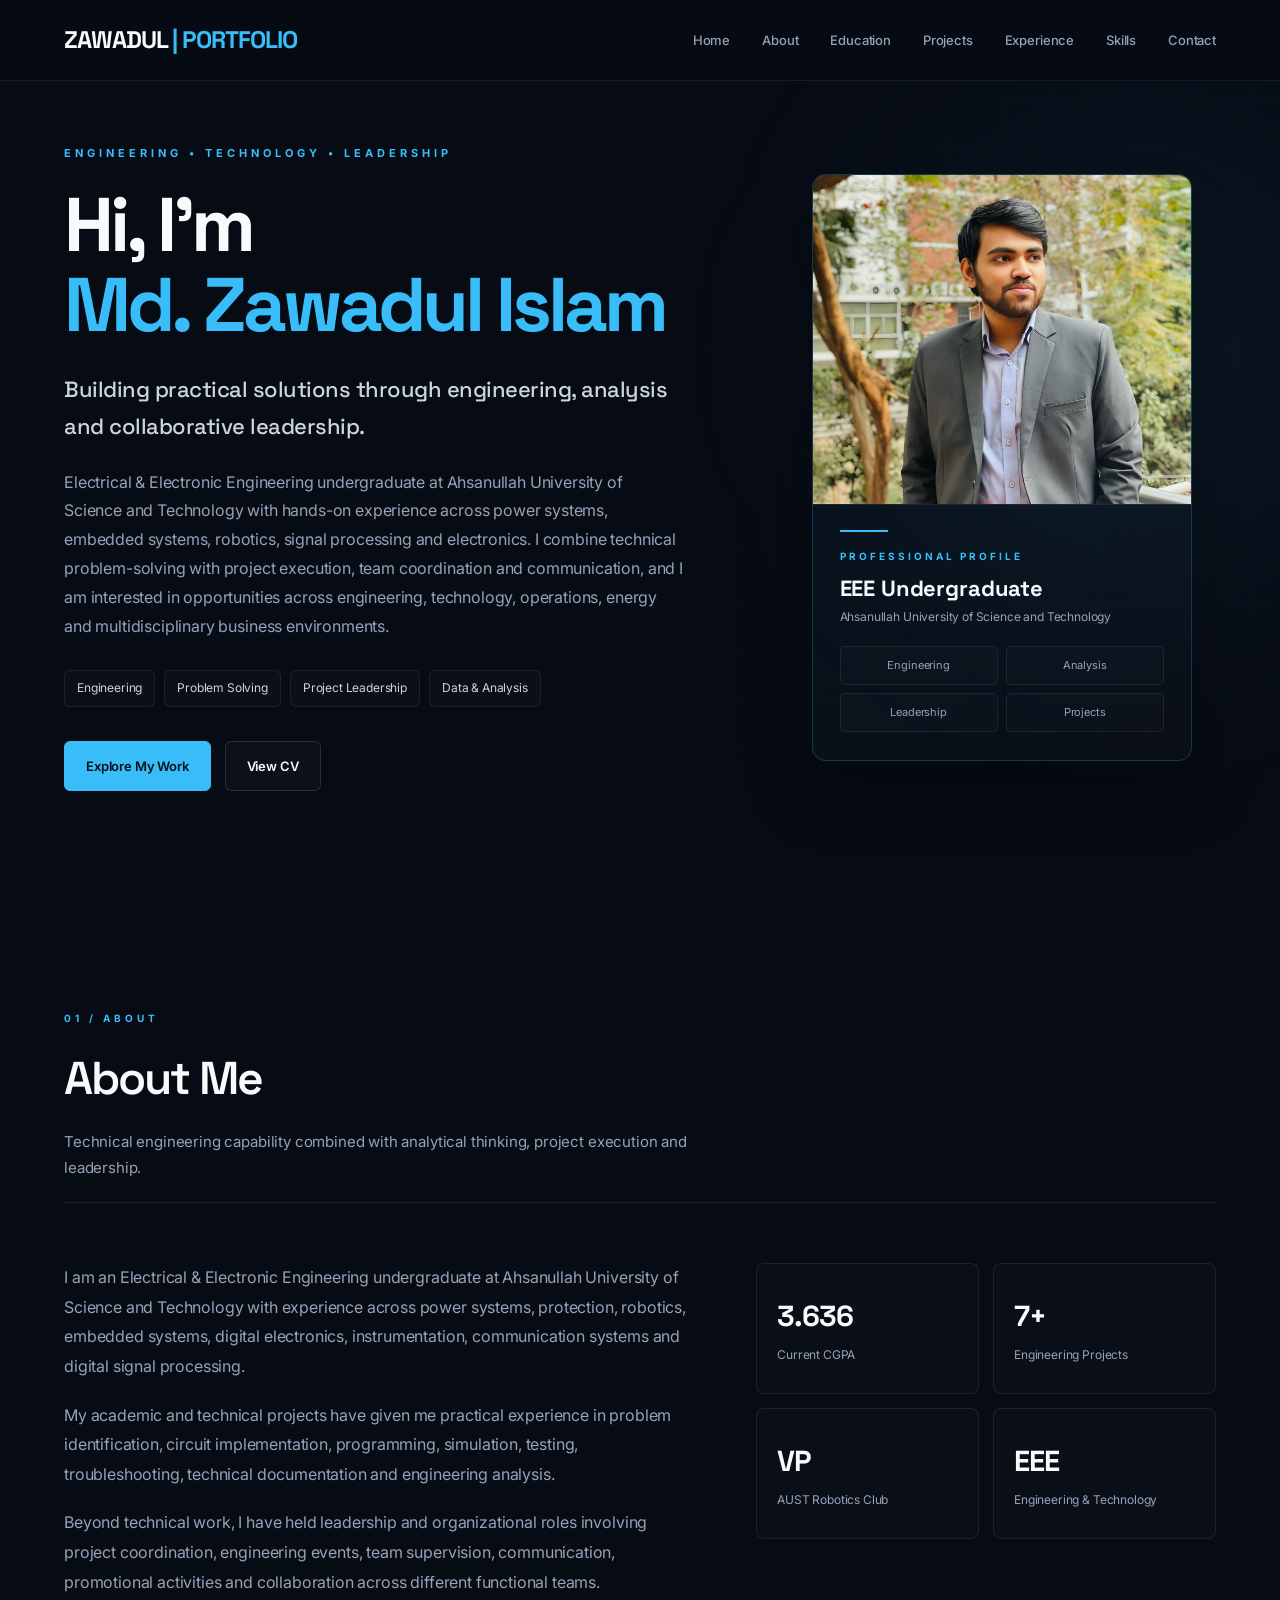
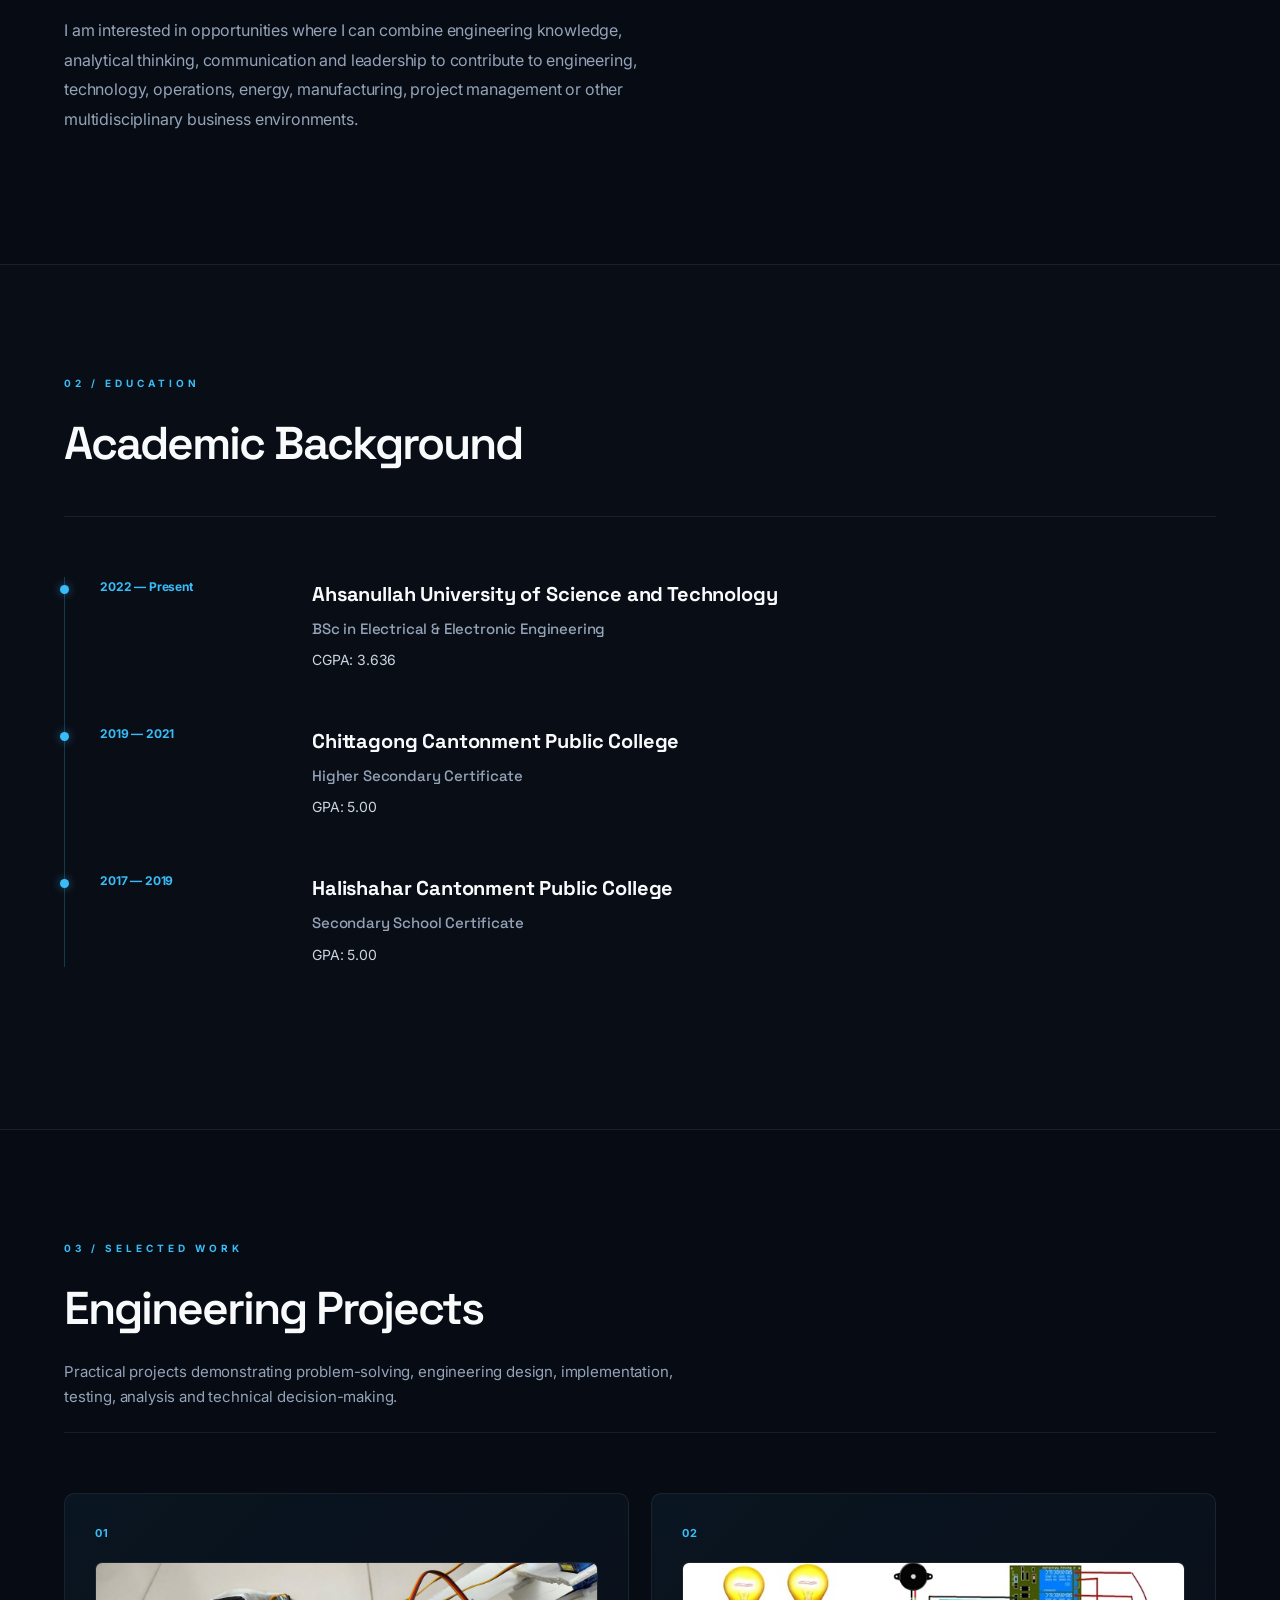
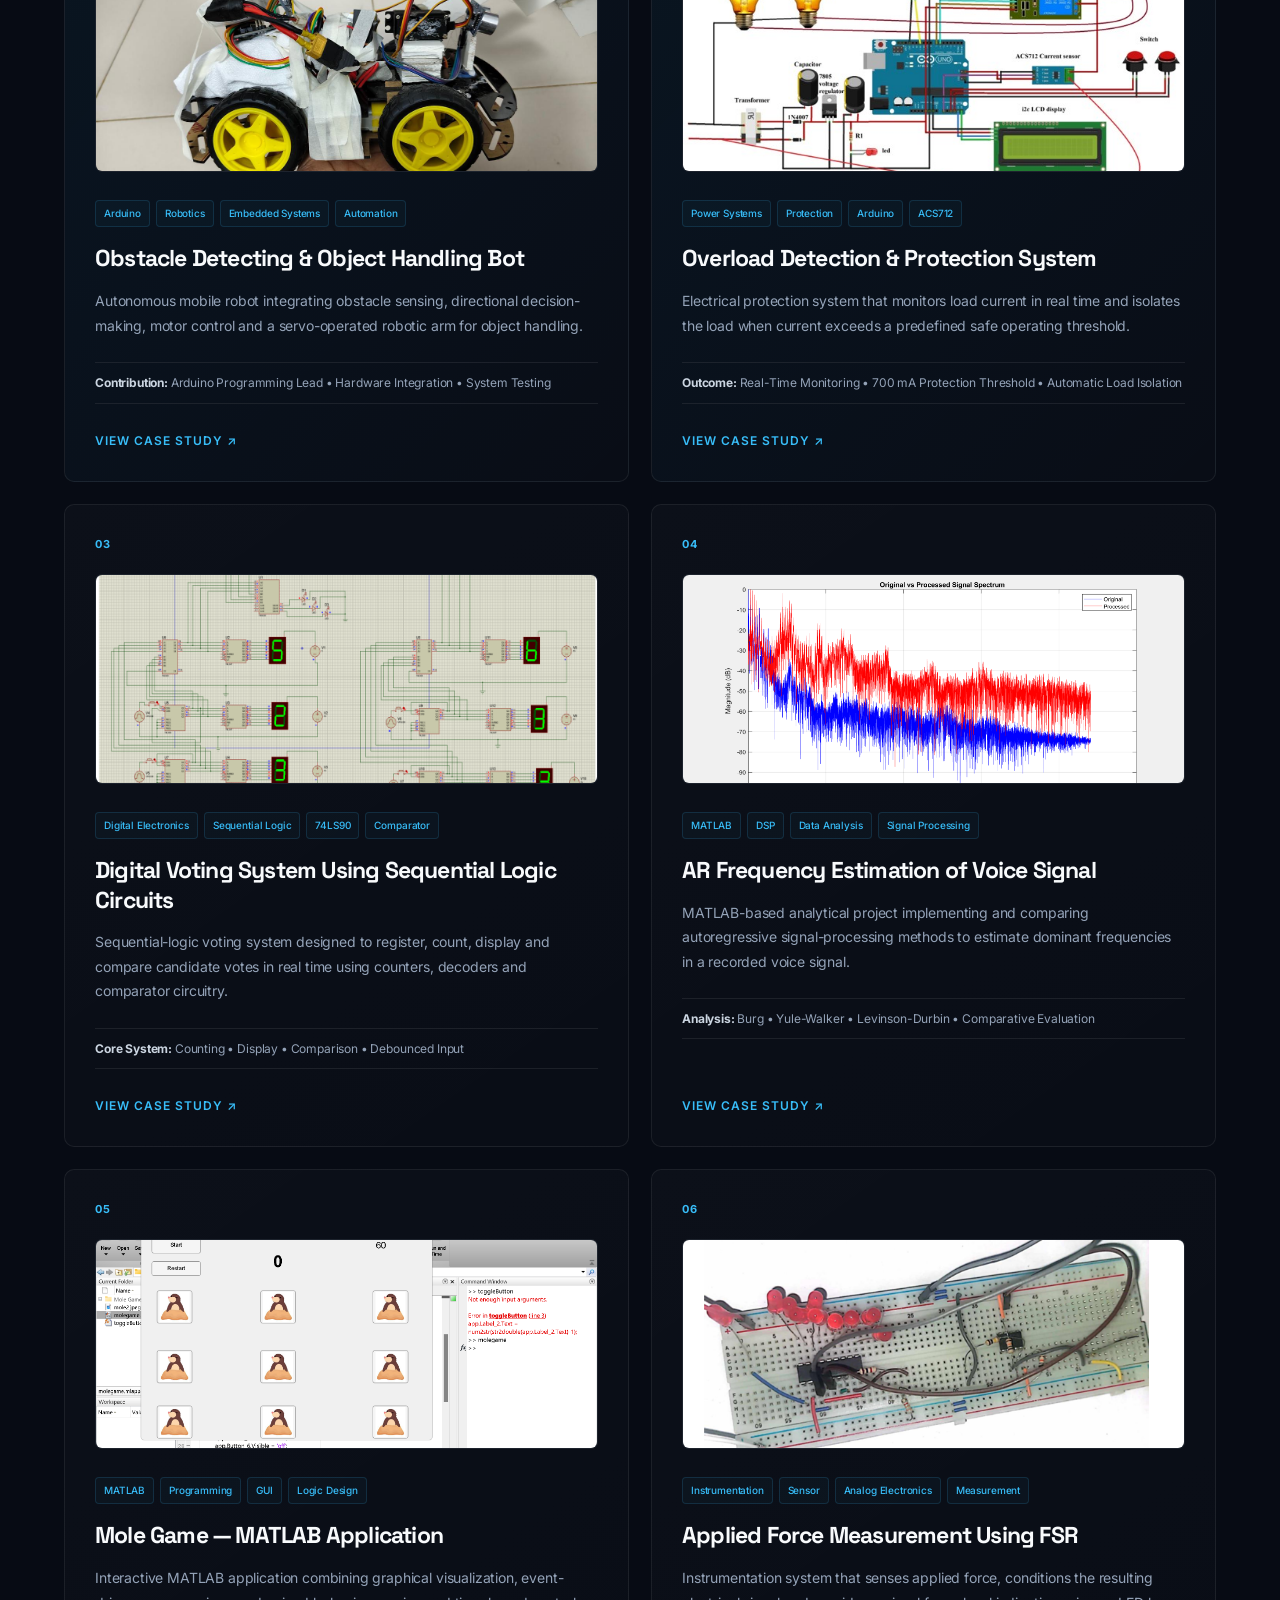
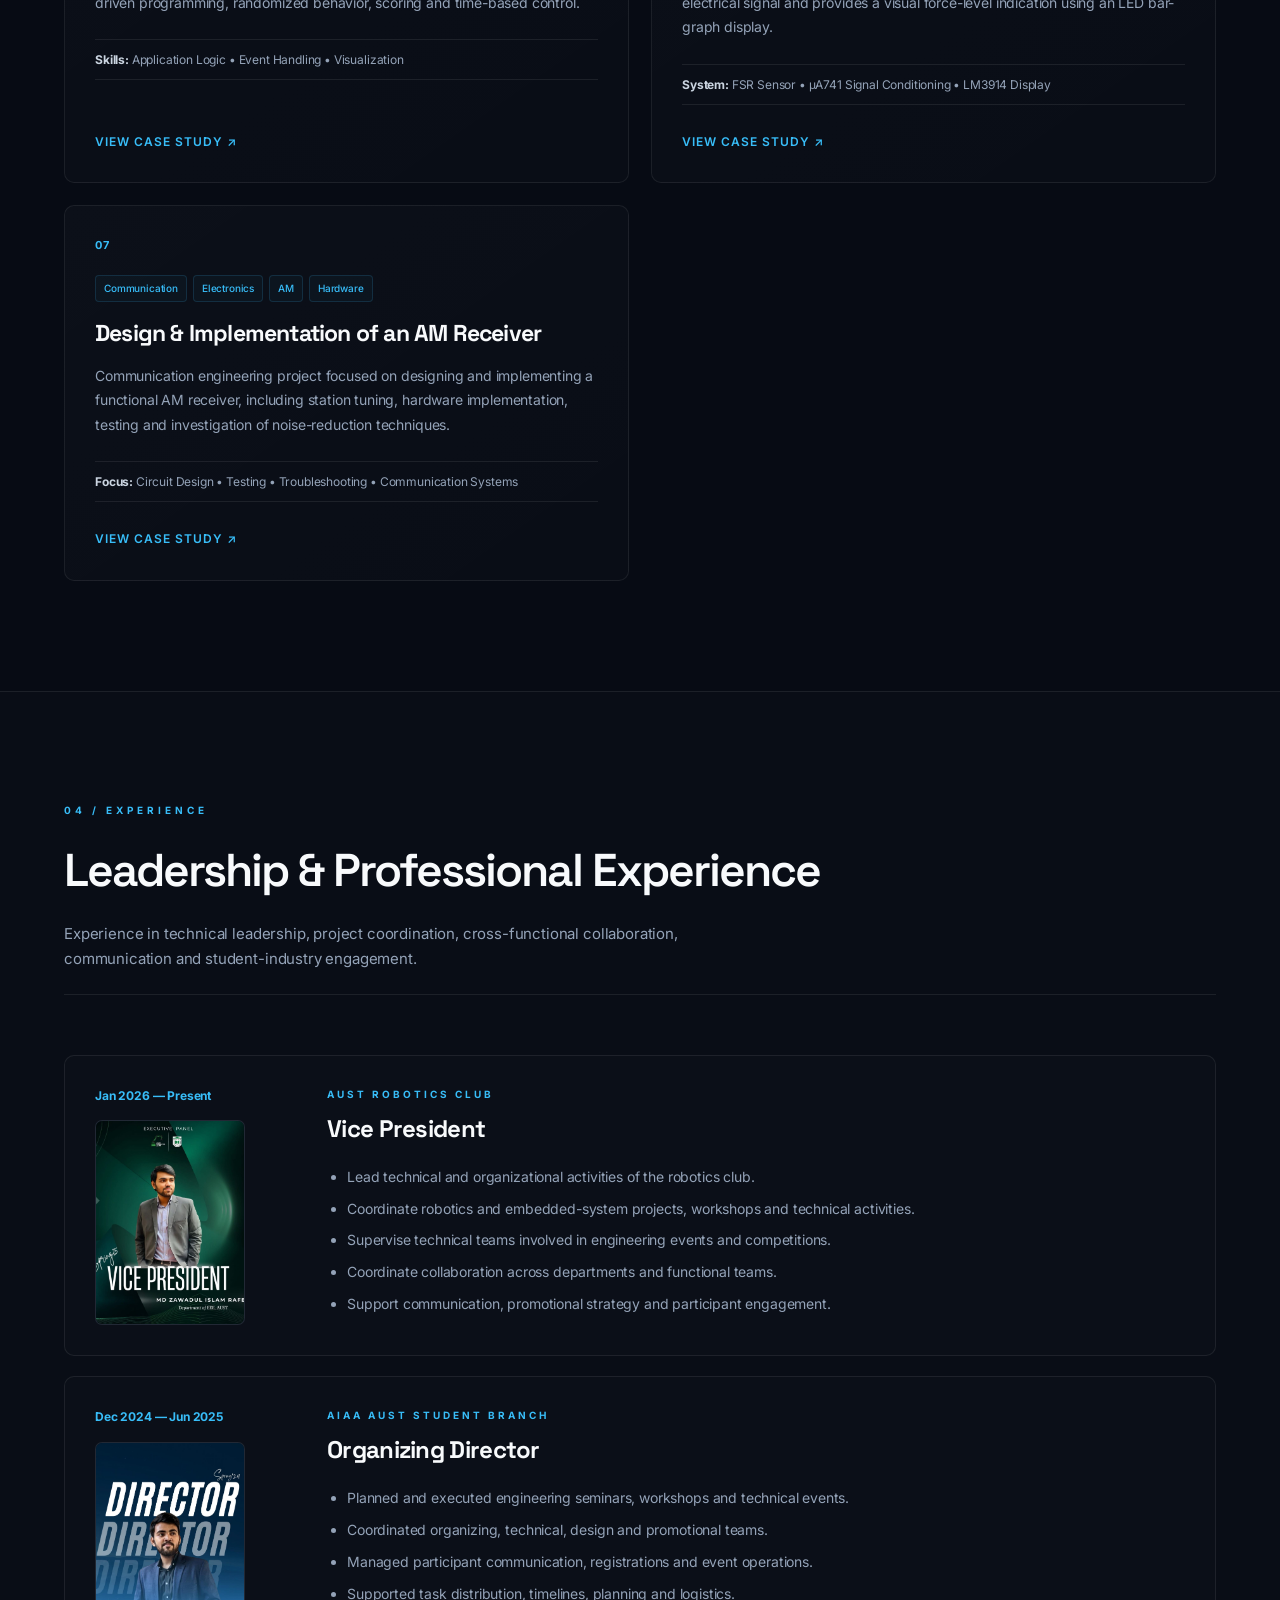
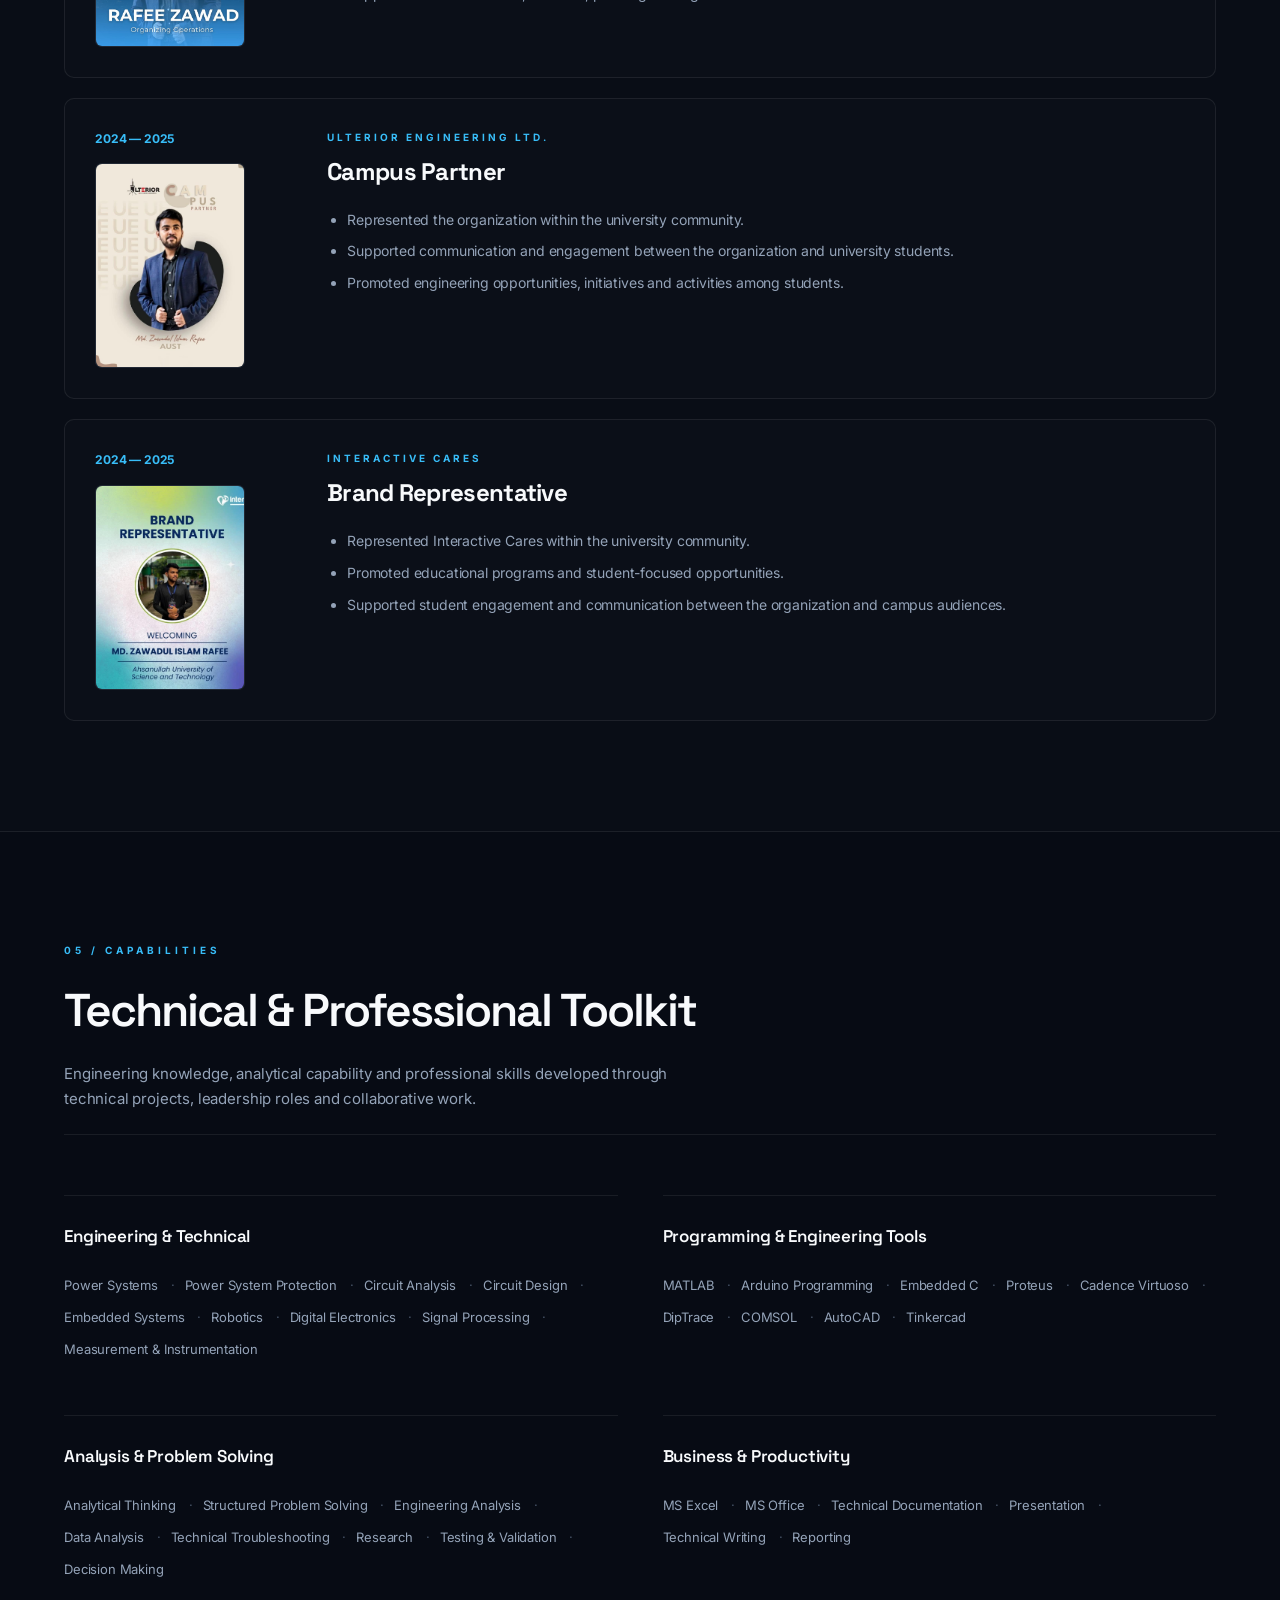
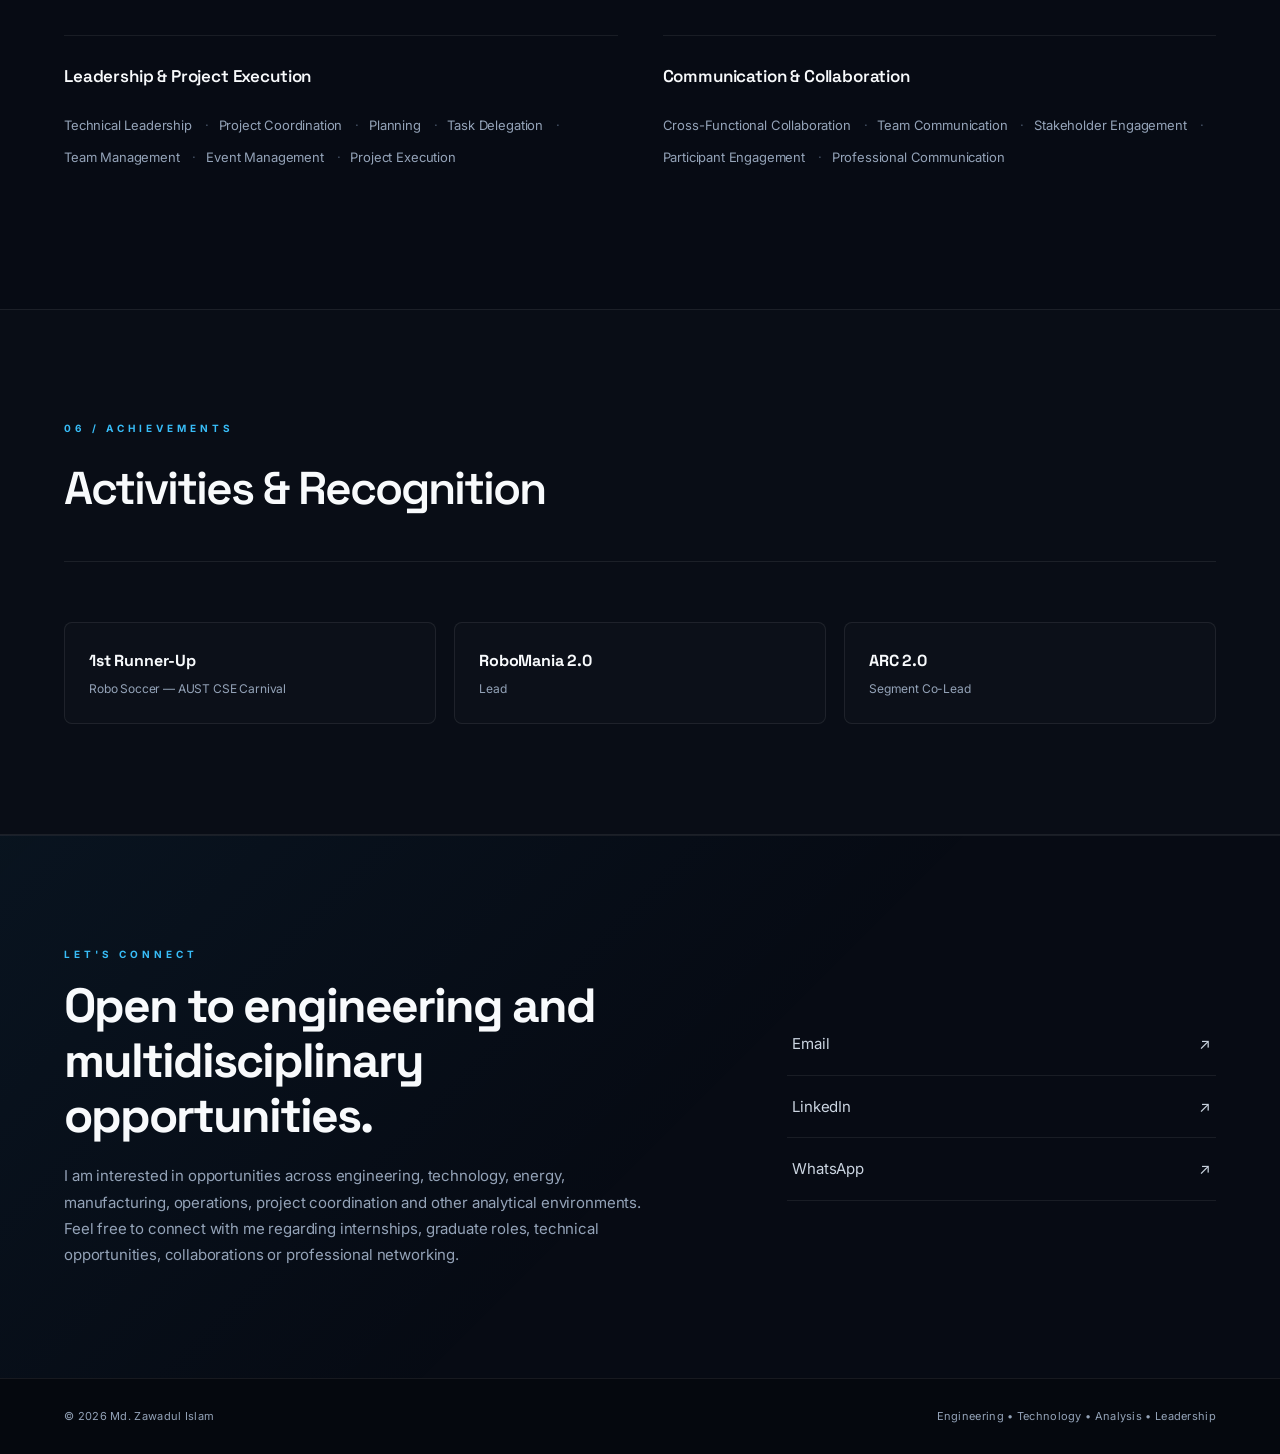
==== index.html @ 1589b057 "update" ====
<!DOCTYPE html>
<html lang="en">

<head>

  <meta charset="UTF-8">

  <meta
    name="viewport"
    content="width=device-width, initial-scale=1.0"
  >

  <title>
    Md. Zawadul Islam | Engineering Portfolio
  </title>

  <meta
    name="description"
    content="Portfolio of Md. Zawadul Islam, an Electrical and Electronic Engineering undergraduate with experience in engineering projects, robotics, power systems, embedded systems, signal processing, technical leadership and project coordination."
  >

  <link rel="stylesheet" href="style.css">

</head>


<body>


  <!-- =========================================
       NAVIGATION
  ========================================== -->

  <header class="header">

    <nav class="navbar container">

      <a href="#home" class="logo">
        ZAWADUL<span> | PORTFOLIO</span>
      </a>


      <ul class="nav-links" id="navLinks">

        <li>
          <a href="#home">Home</a>
        </li>

        <li>
          <a href="#about">About</a>
        </li>

        <li>
          <a href="#education">Education</a>
        </li>

        <li>
          <a href="#projects">Projects</a>
        </li>

        <li>
          <a href="#experience">Experience</a>
        </li>

        <li>
          <a href="#skills">Skills</a>
        </li>

        <li>
          <a href="#contact">Contact</a>
        </li>

      </ul>


      <button
        class="menu-btn"
        id="menuBtn"
        aria-label="Open navigation menu"
      >
        ☰
      </button>

    </nav>

  </header>



  <main>


    <!-- =========================================
         HERO
    ========================================== -->

    <section class="hero" id="home">

      <div class="container hero-grid">


        <div class="hero-content">

          <p class="hero-label">
            ENGINEERING • TECHNOLOGY • LEADERSHIP
          </p>


          <h1>
            Hi, I'm
            <span>Md. Zawadul Islam</span>
          </h1>


          <h2>
            Building practical solutions through engineering,
            analysis and collaborative leadership.
          </h2>


          <p class="hero-description">

            Electrical & Electronic Engineering undergraduate at
            Ahsanullah University of Science and Technology with
            hands-on experience across power systems, embedded systems,
            robotics, signal processing and electronics.

            I combine technical problem-solving with project execution,
            team coordination and communication, and I am interested in
            opportunities across engineering, technology, operations,
            energy and multidisciplinary business environments.

          </p>


          <div class="hero-tags">

            <span>Engineering</span>

            <span>Problem Solving</span>

            <span>Project Leadership</span>

            <span>Data & Analysis</span>

          </div>


          <div class="hero-buttons">

            <a
              href="#projects"
              class="btn primary-btn"
            >
              Explore My Work
            </a>


            <a
              href="assets/documents/Zawadul-Islam-CV-2026.pdf"
              class="btn secondary-btn"
              target="_blank"
              rel="noopener noreferrer"
            >
              View CV
            </a>

          </div>

        </div>



        <div class="hero-visual">

          <div class="profile-card">

            <div class="profile-image-wrapper">

              <img
                src="assets/images/profile.jpg"
                alt="Md. Zawadul Islam"
                class="profile-image"
              >

            </div>


            <div class="profile-card-content">

              <div class="card-line"></div>


              <p class="profile-label">
                PROFESSIONAL PROFILE
              </p>


              <h3 class="profile-title">
                EEE Undergraduate
              </h3>


              <p class="profile-university">
                Ahsanullah University of Science and Technology
              </p>


              <div class="profile-skills">

                <span>Engineering</span>

                <span>Analysis</span>

                <span>Leadership</span>

                <span>Projects</span>

              </div>

            </div>

          </div>

        </div>


      </div>

    </section>



    <!-- =========================================
         ABOUT
    ========================================== -->

    <section class="section" id="about">

      <div class="container">


        <div class="section-heading">

          <p>
            01 / ABOUT
          </p>


          <h2>
            About Me
          </h2>


          <span>
            Technical engineering capability combined with
            analytical thinking, project execution and leadership.
          </span>

        </div>



        <div class="about-grid">


          <div class="about-text">

            <p>

              I am an Electrical & Electronic Engineering undergraduate
              at Ahsanullah University of Science and Technology with
              experience across power systems, protection, robotics,
              embedded systems, digital electronics, instrumentation,
              communication systems and digital signal processing.

            </p>


            <p>

              My academic and technical projects have given me practical
              experience in problem identification, circuit implementation,
              programming, simulation, testing, troubleshooting, technical
              documentation and engineering analysis.

            </p>


            <p>

              Beyond technical work, I have held leadership and
              organizational roles involving project coordination,
              engineering events, team supervision, communication,
              promotional activities and collaboration across different
              functional teams.

            </p>


            <p>

              I am interested in opportunities where I can combine
              engineering knowledge, analytical thinking, communication
              and leadership to contribute to engineering, technology,
              operations, energy, manufacturing, project management or
              other multidisciplinary business environments.

            </p>

          </div>



          <div class="about-stats">


            <div class="stat-card">

              <h3>
                3.636
              </h3>

              <p>
                Current CGPA
              </p>

            </div>


            <div class="stat-card">

              <h3>
                7+
              </h3>

              <p>
                Engineering Projects
              </p>

            </div>


            <div class="stat-card">

              <h3>
                VP
              </h3>

              <p>
                AUST Robotics Club
              </p>

            </div>


            <div class="stat-card">

              <h3>
                EEE
              </h3>

              <p>
                Engineering & Technology
              </p>

            </div>


          </div>


        </div>


      </div>

    </section>



    <!-- =========================================
         EDUCATION
    ========================================== -->

    <section
      class="section alternate-section"
      id="education"
    >

      <div class="container">


        <div class="section-heading">

          <p>
            02 / EDUCATION
          </p>


          <h2>
            Academic Background
          </h2>

        </div>



        <div class="timeline">


          <div class="timeline-item">

            <div class="timeline-date">
              2022 — Present
            </div>


            <div class="timeline-content">

              <h3>
                Ahsanullah University of Science and Technology
              </h3>


              <h4>
                BSc in Electrical & Electronic Engineering
              </h4>


              <p>
                CGPA: 3.636
              </p>

            </div>

          </div>



          <div class="timeline-item">

            <div class="timeline-date">
              2019 — 2021
            </div>


            <div class="timeline-content">

              <h3>
                Chittagong Cantonment Public College
              </h3>


              <h4>
                Higher Secondary Certificate
              </h4>


              <p>
                GPA: 5.00
              </p>

            </div>

          </div>



          <div class="timeline-item">

            <div class="timeline-date">
              2017 — 2019
            </div>


            <div class="timeline-content">

              <h3>
                Halishahar Cantonment Public College
              </h3>


              <h4>
                Secondary School Certificate
              </h4>


              <p>
                GPA: 5.00
              </p>

            </div>

          </div>


        </div>


      </div>

    </section>



    <!-- =========================================
         PROJECTS
    ========================================== -->

    <section
      class="section"
      id="projects"
    >

      <div class="container">


        <div class="section-heading">

          <p>
            03 / SELECTED WORK
          </p>


          <h2>
            Engineering Projects
          </h2>


          <span>

            Practical projects demonstrating problem-solving,
            engineering design, implementation, testing,
            analysis and technical decision-making.

          </span>

        </div>



        <div class="projects-grid">


          <!-- PROJECT 01 -->

          <article class="project-card featured-project">

            <div class="project-number">
              01
            </div>


            <div class="project-preview">

              <img
                src="assets/projects/obstacle-bot/robot-front.jpg"
                alt="Obstacle Detecting and Object Handling Bot"
              >

            </div>


            <div class="project-content">


              <div class="project-tags">

                <span>Arduino</span>

                <span>Robotics</span>

                <span>Embedded Systems</span>

                <span>Automation</span>

              </div>


              <h3>
                Obstacle Detecting & Object Handling Bot
              </h3>


              <p>

                Autonomous mobile robot integrating obstacle sensing,
                directional decision-making, motor control and a
                servo-operated robotic arm for object handling.

              </p>


              <div class="project-highlight">

                <strong>
                  Contribution:
                </strong>

                Arduino Programming Lead • Hardware Integration •
                System Testing

              </div>


              <a
                href="projects/obstacle-handling-bot.html"
                class="project-link"
              >
                View Case Study ↗
              </a>


            </div>

          </article>



          <!-- PROJECT 02 -->

          <article class="project-card featured-project">

            <div class="project-number">
              02
            </div>


            <div class="project-preview">

              <img
                src="assets/projects/overload-protection/overload-hardware.jpg"
                alt="Overload Detection and Protection System"
              >

            </div>


            <div class="project-content">


              <div class="project-tags">

                <span>Power Systems</span>

                <span>Protection</span>

                <span>Arduino</span>

                <span>ACS712</span>

              </div>


              <h3>
                Overload Detection & Protection System
              </h3>


              <p>

                Electrical protection system that monitors load
                current in real time and isolates the load when
                current exceeds a predefined safe operating threshold.

              </p>


              <div class="project-highlight">

                <strong>
                  Outcome:
                </strong>

                Real-Time Monitoring • 700 mA Protection Threshold •
                Automatic Load Isolation

              </div>


              <a
                href="projects/overload-protection.html"
                class="project-link"
              >
                View Case Study ↗
              </a>


            </div>

          </article>



          <!-- PROJECT 03 -->

          <article class="project-card">

            <div class="project-number">
              03
            </div>


            <div class="project-preview">

              <img
                src="assets/projects/digital-voting/circuit-diagram.png"
                alt="Digital Voting System circuit diagram"
              >

            </div>


            <div class="project-content">


              <div class="project-tags">

                <span>Digital Electronics</span>

                <span>Sequential Logic</span>

                <span>74LS90</span>

                <span>Comparator</span>

              </div>


              <h3>
                Digital Voting System Using Sequential Logic Circuits
              </h3>


              <p>

                Sequential-logic voting system designed to register,
                count, display and compare candidate votes in real time
                using counters, decoders and comparator circuitry.

              </p>


              <div class="project-highlight">

                <strong>
                  Core System:
                </strong>

                Counting • Display • Comparison • Debounced Input

              </div>


              <a
                href="projects/digital-voting-system.html"
                class="project-link"
              >
                View Case Study ↗
              </a>


            </div>

          </article>



          <!-- PROJECT 04 -->

          <article class="project-card">

            <div class="project-number">
              04
            </div>


            <div class="project-preview">

              <img
                src="assets/projects/ar-frequency/pic2.png"
                alt="AR Frequency Estimation MATLAB result"
              >

            </div>


            <div class="project-content">


              <div class="project-tags">

                <span>MATLAB</span>

                <span>DSP</span>

                <span>Data Analysis</span>

                <span>Signal Processing</span>

              </div>


              <h3>
                AR Frequency Estimation of Voice Signal
              </h3>


              <p>

                MATLAB-based analytical project implementing and
                comparing autoregressive signal-processing methods
                to estimate dominant frequencies in a recorded
                voice signal.

              </p>


              <div class="project-highlight">

                <strong>
                  Analysis:
                </strong>

                Burg • Yule-Walker • Levinson-Durbin •
                Comparative Evaluation

              </div>


              <a
                href="projects/ar-frequency-estimation.html"
                class="project-link"
              >
                View Case Study ↗
              </a>


            </div>

          </article>



          <!-- PROJECT 05 -->

          <article class="project-card">

            <div class="project-number">
              05
            </div>


            <div class="project-preview">

              <img
                src="assets/projects/mole-game/mole-game-screen-1.png"
                alt="MATLAB Mole Game application"
              >

            </div>


            <div class="project-content">


              <div class="project-tags">

                <span>MATLAB</span>

                <span>Programming</span>

                <span>GUI</span>

                <span>Logic Design</span>

              </div>


              <h3>
                Mole Game — MATLAB Application
              </h3>


              <p>

                Interactive MATLAB application combining graphical
                visualization, event-driven programming, randomized
                behavior, scoring and time-based control.

              </p>


              <div class="project-highlight">

                <strong>
                  Skills:
                </strong>

                Application Logic • Event Handling • Visualization

              </div>


              <a
                href="projects/mole-game.html"
                class="project-link"
              >
                View Case Study ↗
              </a>


            </div>

          </article>



          <!-- PROJECT 06 -->

          <article class="project-card">

            <div class="project-number">
              06
            </div>


            <div class="project-preview">

              <img
                src="assets/projects/fsr-force/fsr-hardware.jpg"
                alt="Force Sensitive Resistor force measurement system"
              >

            </div>


            <div class="project-content">


              <div class="project-tags">

                <span>Instrumentation</span>

                <span>Sensor</span>

                <span>Analog Electronics</span>

                <span>Measurement</span>

              </div>


              <h3>
                Applied Force Measurement Using FSR
              </h3>


              <p>

                Instrumentation system that senses applied force,
                conditions the resulting electrical signal and
                provides a visual force-level indication using
                an LED bar-graph display.

              </p>


              <div class="project-highlight">

                <strong>
                  System:
                </strong>

                FSR Sensor • µA741 Signal Conditioning •
                LM3914 Display

              </div>


              <a
                href="projects/fsr-force-measurement.html"
                class="project-link"
              >
                View Case Study ↗
              </a>


            </div>

          </article>



          <!-- PROJECT 07 -->

          <article class="project-card">

            <div class="project-number">
              07
            </div>


            <div class="project-content">


              <div class="project-tags">

                <span>Communication</span>

                <span>Electronics</span>

                <span>AM</span>

                <span>Hardware</span>

              </div>


              <h3>
                Design & Implementation of an AM Receiver
              </h3>


              <p>

                Communication engineering project focused on
                designing and implementing a functional AM receiver,
                including station tuning, hardware implementation,
                testing and investigation of noise-reduction techniques.

              </p>


              <div class="project-highlight">

                <strong>
                  Focus:
                </strong>

                Circuit Design • Testing • Troubleshooting •
                Communication Systems

              </div>


              <a
                href="projects/am-receiver.html"
                class="project-link"
              >
                View Case Study ↗
              </a>


            </div>

          </article>


        </div>


      </div>

    </section>



    <!-- =========================================
         EXPERIENCE
    ========================================== -->

    <section
      class="section alternate-section"
      id="experience"
    >

      <div class="container">


        <div class="section-heading">

          <p>
            04 / EXPERIENCE
          </p>


          <h2>
            Leadership & Professional Experience
          </h2>


          <span>

            Experience in technical leadership, project coordination,
            cross-functional collaboration, communication and
            student-industry engagement.

          </span>

        </div>



        <div class="experience-list">


          <!-- AUST ROBOTICS CLUB -->

          <article class="experience-card">


            <div class="experience-left">

              <div class="experience-date">
                Jan 2026 — Present
              </div>


              <div class="experience-photo">

                <img
                  src="assets/experience/robotics-club.jpg"
                  alt="AUST Robotics Club"
                >

              </div>

            </div>



            <div class="experience-content">


              <p class="organization">
                AUST Robotics Club
              </p>


              <h3>
                Vice President
              </h3>


              <ul>

                <li>
                  Lead technical and organizational activities
                  of the robotics club.
                </li>

                <li>
                  Coordinate robotics and embedded-system projects,
                  workshops and technical activities.
                </li>

                <li>
                  Supervise technical teams involved in engineering
                  events and competitions.
                </li>

                <li>
                  Coordinate collaboration across departments and
                  functional teams.
                </li>

                <li>
                  Support communication, promotional strategy and
                  participant engagement.
                </li>

              </ul>


            </div>

          </article>



          <!-- AIAA -->

          <article class="experience-card">


            <div class="experience-left">

              <div class="experience-date">
                Dec 2024 — Jun 2025
              </div>


              <div class="experience-photo">

                <img
                  src="assets/experience/aiaa.jpg"
                  alt="AIAA AUST Student Branch"
                >

              </div>

            </div>



            <div class="experience-content">


              <p class="organization">
                AIAA AUST Student Branch
              </p>


              <h3>
                Organizing Director
              </h3>


              <ul>

                <li>
                  Planned and executed engineering seminars,
                  workshops and technical events.
                </li>

                <li>
                  Coordinated organizing, technical, design and
                  promotional teams.
                </li>

                <li>
                  Managed participant communication,
                  registrations and event operations.
                </li>

                <li>
                  Supported task distribution, timelines,
                  planning and logistics.
                </li>

              </ul>


            </div>

          </article>



          <!-- ULTERIOR ENGINEERING LTD -->

          <article class="experience-card">


            <div class="experience-left">

              <div class="experience-date">
                2024 — 2025
              </div>


              <div class="experience-photo">

                <img
                  src="assets/experience/ulterior-engineering.jpg"
                  alt="Ulterior Engineering Ltd."
                >

              </div>

            </div>



            <div class="experience-content">


              <p class="organization">
                Ulterior Engineering Ltd.
              </p>


              <h3>
                Campus Partner
              </h3>


              <ul>

                <li>
                  Represented the organization within the
                  university community.
                </li>

                <li>
                  Supported communication and engagement between
                  the organization and university students.
                </li>

                <li>
                  Promoted engineering opportunities,
                  initiatives and activities among students.
                </li>

              </ul>


            </div>

          </article>



          <!-- INTERACTIVE CARES -->

          <article class="experience-card">


            <div class="experience-left">

              <div class="experience-date">
                2024 — 2025
              </div>


              <div class="experience-photo">

                <img
                  src="assets/experience/interactive-cares.jpg"
                  alt="Interactive Cares"
                >

              </div>

            </div>



            <div class="experience-content">


              <p class="organization">
                Interactive Cares
              </p>


              <h3>
                Brand Representative
              </h3>


              <ul>

                <li>
                  Represented Interactive Cares within the
                  university community.
                </li>

                <li>
                  Promoted educational programs and
                  student-focused opportunities.
                </li>

                <li>
                  Supported student engagement and communication
                  between the organization and campus audiences.
                </li>

              </ul>


            </div>

          </article>


        </div>


      </div>

    </section>



    <!-- =========================================
         SKILLS & CAPABILITIES
    ========================================== -->

    <section
      class="section"
      id="skills"
    >

      <div class="container">


        <div class="section-heading">

          <p>
            05 / CAPABILITIES
          </p>


          <h2>
            Technical & Professional Toolkit
          </h2>


          <span>

            Engineering knowledge, analytical capability and
            professional skills developed through technical projects,
            leadership roles and collaborative work.

          </span>

        </div>



        <div class="skills-grid">


          <!-- ENGINEERING -->

          <div class="skill-category">

            <h3>
              Engineering & Technical
            </h3>


            <div class="skill-list">

              <span>Power Systems</span>

              <span>Power System Protection</span>

              <span>Circuit Analysis</span>

              <span>Circuit Design</span>

              <span>Embedded Systems</span>

              <span>Robotics</span>

              <span>Digital Electronics</span>

              <span>Signal Processing</span>

              <span>Measurement & Instrumentation</span>

            </div>

          </div>



          <!-- SOFTWARE -->

          <div class="skill-category">

            <h3>
              Programming & Engineering Tools
            </h3>


            <div class="skill-list">

              <span>MATLAB</span>

              <span>Arduino Programming</span>

              <span>Embedded C</span>

              <span>Proteus</span>

              <span>Cadence Virtuoso</span>

              <span>DipTrace</span>

              <span>COMSOL</span>

              <span>AutoCAD</span>

              <span>Tinkercad</span>

            </div>

          </div>



          <!-- ANALYSIS -->

          <div class="skill-category">

            <h3>
              Analysis & Problem Solving
            </h3>


            <div class="skill-list">

              <span>Analytical Thinking</span>

              <span>Structured Problem Solving</span>

              <span>Engineering Analysis</span>

              <span>Data Analysis</span>

              <span>Technical Troubleshooting</span>

              <span>Research</span>

              <span>Testing & Validation</span>

              <span>Decision Making</span>

            </div>

          </div>



          <!-- BUSINESS -->

          <div class="skill-category">

            <h3>
              Business & Productivity
            </h3>


            <div class="skill-list">

              <span>MS Excel</span>

              <span>MS Office</span>

              <span>Technical Documentation</span>

              <span>Presentation</span>

              <span>Technical Writing</span>

              <span>Reporting</span>

            </div>

          </div>



          <!-- LEADERSHIP -->

          <div class="skill-category">

            <h3>
              Leadership & Project Execution
            </h3>


            <div class="skill-list">

              <span>Technical Leadership</span>

              <span>Project Coordination</span>

              <span>Planning</span>

              <span>Task Delegation</span>

              <span>Team Management</span>

              <span>Event Management</span>

              <span>Project Execution</span>

            </div>

          </div>



          <!-- COMMUNICATION -->

          <div class="skill-category">

            <h3>
              Communication & Collaboration
            </h3>


            <div class="skill-list">

              <span>Cross-Functional Collaboration</span>

              <span>Team Communication</span>

              <span>Stakeholder Engagement</span>

              <span>Participant Engagement</span>

              <span>Professional Communication</span>

            </div>

          </div>


        </div>


      </div>

    </section>



    <!-- =========================================
         ACHIEVEMENTS
    ========================================== -->

    <section
      class="section alternate-section"
      id="achievements"
    >

      <div class="container">


        <div class="section-heading">

          <p>
            06 / ACHIEVEMENTS
          </p>


          <h2>
            Activities & Recognition
          </h2>

        </div>



        <div class="achievement-grid">


          <div class="achievement-card">

            <div>

              <h3>
                1st Runner-Up
              </h3>


              <p>
                Robo Soccer — AUST CSE Carnival
              </p>

            </div>

          </div>



          <div class="achievement-card">

            <div>

              <h3>
                RoboMania 2.0
              </h3>


              <p>
                Lead
              </p>

            </div>

          </div>



          <div class="achievement-card">

            <div>

              <h3>
                ARC 2.0
              </h3>


              <p>
                Segment Co-Lead
              </p>

            </div>

          </div>


        </div>


      </div>

    </section>



    <!-- =========================================
         CONTACT
    ========================================== -->

    <section
      class="section contact-section"
      id="contact"
    >

      <div class="container">


        <div class="contact-wrapper">


          <div>


            <p class="contact-label">
              LET'S CONNECT
            </p>


            <h2>
              Open to engineering and multidisciplinary opportunities.
            </h2>


            <p>

              I am interested in opportunities across engineering,
              technology, energy, manufacturing, operations, project
              coordination and other analytical environments.

              Feel free to connect with me regarding internships,
              graduate roles, technical opportunities, collaborations
              or professional networking.

            </p>


          </div>



          <div class="contact-links">


            <!-- EMAIL -->

            <a
              href="mailto:rafee7zawad1@gmail.com"
            >

              Email

              <span>↗</span>

            </a>



            <!-- LINKEDIN -->

            <a
              href="https://www.linkedin.com/in/md-zawadul-islam-rafee-94316b234/"
              target="_blank"
              rel="noopener noreferrer"
            >

              LinkedIn

              <span>↗</span>

            </a>



            <!-- WHATSAPP -->

            <a
              href="https://wa.me/8801521777640"
              target="_blank"
              rel="noopener noreferrer"
            >

              WhatsApp

              <span>↗</span>

            </a>


          </div>


        </div>


      </div>

    </section>


  </main>



  <!-- =========================================
       FOOTER
  ========================================== -->

  <footer class="footer">

    <div class="container footer-content">


      <p>
        © 2026 Md. Zawadul Islam
      </p>


      <p>
        Engineering • Technology • Analysis • Leadership
      </p>


    </div>

  </footer>



  <!-- =========================================
       JAVASCRIPT
  ========================================== -->

  <script src="script.js"></script>


</body>

</html>
---- style.css ----
@import url('https://fonts.googleapis.com/css2?family=Inter:wght@400;500;600;700&family=Space+Grotesk:wght@500;600;700&display=swap');


/* =========================================================
   GLOBAL RESET
========================================================= */

* {
  margin: 0;
  padding: 0;
  box-sizing: border-box;
}

html {
  scroll-behavior: smooth;
}

:root {
  --background: #070b14;
  --background-light: #0b111c;

  --card: #0f1724;
  --card-light: #151f2d;

  --primary: #38bdf8;
  --primary-dark: #0ea5e9;

  --text: #f8fafc;
  --text-soft: #cbd5e1;
  --text-muted: #94a3b8;

  --border: rgba(255, 255, 255, 0.075);

  --shadow:
    0 20px 50px rgba(0, 0, 0, 0.25);
}

body {
  font-family: "Inter", Arial, sans-serif;

  background: var(--background);

  color: var(--text);

  line-height: 1.7;

  letter-spacing: -0.01em;

  overflow-x: hidden;
}


/* SUBTLE ENGINEERING GRID */

body::before {
  content: "";

  position: fixed;

  inset: 0;

  pointer-events: none;

  z-index: -2;

  background-image:
    linear-gradient(
      rgba(56, 189, 248, 0.017) 1px,
      transparent 1px
    ),
    linear-gradient(
      90deg,
      rgba(56, 189, 248, 0.017) 1px,
      transparent 1px
    );

  background-size: 50px 50px;
}


h1,
h2,
h3,
h4,
.logo {
  font-family: "Space Grotesk", "Inter", sans-serif;
}

a {
  text-decoration: none;
  color: inherit;
}

ul {
  list-style: none;
}

img {
  max-width: 100%;
}

.container {
  width: min(1160px, 90%);
  margin: auto;
}


/* =========================================================
   HEADER / NAVBAR
========================================================= */

.header {
  position: fixed;

  width: 100%;

  top: 0;
  left: 0;

  z-index: 1000;

  background: rgba(7, 11, 20, 0.88);

  backdrop-filter: blur(15px);

  -webkit-backdrop-filter: blur(15px);

  border-bottom: 1px solid var(--border);
}

.navbar {
  height: 80px;

  display: flex;

  align-items: center;

  justify-content: space-between;
}


/* LOGO */

.logo {
  font-size: 24px;

  font-weight: 700;

  letter-spacing: -1px;

  color: var(--text);
}

.logo span {
  color: var(--primary);
}


/* NAVIGATION */

.nav-links {
  display: flex;

  align-items: center;

  gap: 32px;
}

.nav-links a {
  position: relative;

  font-size: 13px;

  font-weight: 500;

  color: var(--text-muted);

  transition: 0.25s;
}

.nav-links a::after {
  content: "";

  position: absolute;

  left: 0;

  bottom: -7px;

  width: 0;

  height: 1px;

  background: var(--primary);

  transition: 0.25s;
}

.nav-links a:hover {
  color: var(--text);
}

.nav-links a:hover::after {
  width: 100%;
}


/* MOBILE MENU BUTTON */

.menu-btn {
  display: none;

  background: transparent;

  border: none;

  color: var(--text);

  font-size: 26px;

  cursor: pointer;
}


/* =========================================================
   HERO
========================================================= */

.hero {
  min-height: 100vh;

  display: flex;

  align-items: center;

  padding-top: 105px;

  padding-bottom: 70px;

  position: relative;

  overflow: hidden;
}


/* HERO GLOW */

.hero::before {
  content: "";

  position: absolute;

  width: 520px;
  height: 520px;

  background: rgba(56, 189, 248, 0.055);

  border-radius: 50%;

  filter: blur(115px);

  right: -120px;

  top: 90px;

  pointer-events: none;
}


.hero-grid {
  display: grid;

  grid-template-columns:
    minmax(0, 1.2fr)
    minmax(320px, 0.8fr);

  gap: 80px;

  align-items: center;
}

.hero-content {
  position: relative;

  z-index: 2;
}


/* HERO LABEL */

.hero-label {
  color: var(--primary);

  font-size: 11px;

  letter-spacing: 4px;

  font-weight: 700;

  margin-bottom: 25px;
}


/* HERO NAME */

.hero h1 {
  font-size: clamp(52px, 6vw, 76px);

  line-height: 0.98;

  letter-spacing: -4px;

  margin-bottom: 28px;

  font-weight: 700;
}

.hero h1 span {
  color: var(--primary);

  display: block;

  margin-top: 6px;
}


/* HERO SUBTITLE */

.hero h2 {
  font-size: 22px;

  font-weight: 500;

  color: var(--text-soft);

  margin-bottom: 22px;

  letter-spacing: -0.5px;
}


/* HERO DESCRIPTION */

.hero-description {
  color: var(--text-muted);

  max-width: 620px;

  font-size: 16px;

  line-height: 1.8;

  margin-bottom: 30px;
}


/* HERO TAGS */

.hero-tags {
  display: flex;

  flex-wrap: wrap;

  gap: 9px;

  margin-bottom: 34px;
}

.hero-tags span {
  padding: 7px 12px;

  border: 1px solid var(--border);

  border-radius: 6px;

  color: var(--text-soft);

  font-size: 12px;

  background: rgba(255, 255, 255, 0.018);
}


/* HERO BUTTONS */

.hero-buttons {
  display: flex;

  gap: 14px;

  flex-wrap: wrap;
}


/* =========================================================
   BUTTONS
========================================================= */

.btn {
  display: inline-flex;

  align-items: center;

  justify-content: center;

  padding: 13px 21px;

  border-radius: 6px;

  font-size: 13px;

  font-weight: 600;

  cursor: pointer;

  transition:
    transform 0.25s,
    border-color 0.25s,
    background 0.25s,
    color 0.25s;
}


.primary-btn {
  background: var(--primary);

  color: #061019;

  border: 1px solid var(--primary);
}

.primary-btn:hover {
  background: #7dd3fc;

  border-color: #7dd3fc;

  transform: translateY(-2px);
}


.secondary-btn {
  border: 1px solid rgba(255, 255, 255, 0.12);

  color: var(--text);

  background: rgba(255, 255, 255, 0.025);
}

.secondary-btn:hover {
  border-color: var(--primary);

  color: var(--primary);

  transform: translateY(-2px);
}


/* =========================================================
   HERO PROFILE CARD
========================================================= */

.hero-visual {
  display: flex;

  justify-content: center;
}


.profile-card {
  width: 380px;

  background:
    linear-gradient(
      145deg,
      rgba(56, 189, 248, 0.055),
      rgba(255, 255, 255, 0.015)
    );

  border: 1px solid rgba(56, 189, 248, 0.22);

  border-radius: 14px;

  overflow: hidden;

  box-shadow:
    0 25px 65px rgba(0, 0, 0, 0.35);

  transition: 0.3s;
}

.profile-card:hover {
  transform: translateY(-5px);

  border-color: rgba(56, 189, 248, 0.42);
}


/* PROFILE IMAGE */

.profile-image-wrapper {
  width: 100%;

  height: 330px;

  overflow: hidden;

  border-bottom: 1px solid var(--border);
}

.profile-image {
  width: 100%;

  height: 100%;

  display: block;

  object-fit: cover;

  object-position: center;
}


/* PROFILE CONTENT */

.profile-card-content {
  padding: 25px 27px 28px;
}

.card-line {
  width: 48px;

  height: 2px;

  background: var(--primary);

  margin-bottom: 16px;
}

.profile-label {
  color: var(--primary);

  font-size: 10px;

  font-weight: 700;

  letter-spacing: 3px;

  margin-bottom: 9px;
}

.profile-title {
  font-size: 22px;

  line-height: 1.3;

  margin-bottom: 5px;

  color: var(--text);
}

.profile-university {
  color: var(--text-muted);

  font-size: 12px;

  line-height: 1.55;

  margin-bottom: 20px;
}


/* PROFILE SKILLS */

.profile-skills {
  display: grid;

  grid-template-columns: repeat(2, 1fr);

  gap: 8px;
}

.profile-skills span {
  padding: 9px 10px;

  border-radius: 5px;

  border: 1px solid var(--border);

  background: rgba(255, 255, 255, 0.015);

  color: var(--text-muted);

  text-align: center;

  font-size: 11px;

  transition: 0.25s;
}

.profile-skills span:hover {
  color: var(--primary);

  border-color: rgba(56, 189, 248, 0.35);
}


/* =========================================================
   OLD ENGINEERING CARD SUPPORT
========================================================= */

.engineering-card {
  position: relative;

  width: 330px;

  min-height: 410px;

  border-radius: 14px;

  border: 1px solid rgba(56, 189, 248, 0.22);

  background:
    linear-gradient(
      145deg,
      rgba(56, 189, 248, 0.055),
      rgba(255, 255, 255, 0.015)
    );

  padding: 35px;

  overflow: hidden;
}

.engineering-card p {
  font-size: 11px;

  letter-spacing: 3px;

  color: var(--text-muted);
}

.engineering-card h3 {
  font-size: 90px;

  color: transparent;

  -webkit-text-stroke: 1px var(--primary);

  margin-top: 20px;
}

.engineering-info {
  display: grid;

  grid-template-columns: repeat(2, 1fr);

  gap: 10px;

  margin-top: 30px;
}

.engineering-info span {
  border: 1px solid var(--border);

  padding: 10px;

  font-size: 12px;

  color: var(--text-muted);
}


/* =========================================================
   GENERAL SECTIONS
========================================================= */

.section {
  padding: 110px 0;
}


.alternate-section {
  background: rgba(255, 255, 255, 0.012);

  border-top: 1px solid var(--border);

  border-bottom: 1px solid var(--border);
}


/* SECTION HEADING */

.section-heading {
  margin-bottom: 60px;

  padding-bottom: 22px;

  border-bottom: 1px solid var(--border);
}

.section-heading > p {
  color: var(--primary);

  font-size: 10px;

  letter-spacing: 4px;

  font-weight: 700;

  margin-bottom: 12px;
}

.section-heading h2 {
  font-size: clamp(34px, 4vw, 46px);

  letter-spacing: -2px;

  margin-bottom: 12px;

  font-weight: 600;
}

.section-heading > span {
  color: var(--text-muted);

  display: block;

  max-width: 650px;

  font-size: 15px;

  line-height: 1.7;
}


/* =========================================================
   ABOUT
========================================================= */

.about-grid {
  display: grid;

  grid-template-columns: 1.15fr 0.85fr;

  gap: 70px;

  align-items: start;
}


.about-text p {
  color: var(--text-muted);

  font-size: 16px;

  line-height: 1.85;

  margin-bottom: 19px;
}


/* ABOUT STATS */

.about-stats {
  display: grid;

  grid-template-columns: repeat(2, 1fr);

  gap: 14px;
}

.stat-card {
  background: rgba(255, 255, 255, 0.015);

  border: 1px solid var(--border);

  border-radius: 8px;

  padding: 27px 20px;

  transition: 0.3s;
}

.stat-card:hover {
  border-color: rgba(56, 189, 248, 0.3);

  transform: translateY(-3px);
}

.stat-card h3 {
  color: var(--text);

  font-size: 29px;

  letter-spacing: -1px;

  margin-bottom: 5px;
}

.stat-card p {
  color: var(--text-muted);

  font-size: 12px;
}


/* =========================================================
   EDUCATION TIMELINE
========================================================= */

.timeline {
  border-left: 1px solid rgba(56, 189, 248, 0.25);

  padding-left: 35px;
}


.timeline-item {
  display: grid;

  grid-template-columns: 180px 1fr;

  gap: 32px;

  margin-bottom: 52px;

  position: relative;
}

.timeline-item::before {
  content: "";

  position: absolute;

  width: 9px;

  height: 9px;

  border-radius: 50%;

  background: var(--primary);

  left: -40px;

  top: 8px;

  box-shadow:
    0 0 10px rgba(56, 189, 248, 0.5);
}

.timeline-date {
  color: var(--primary);

  font-size: 12px;

  font-weight: 700;
}

.timeline-content h3 {
  font-size: 20px;

  margin-bottom: 5px;
}

.timeline-content h4 {
  font-weight: 500;

  color: var(--text-muted);

  margin-bottom: 7px;

  font-size: 15px;
}

.timeline-content p {
  color: var(--text-soft);

  font-size: 14px;
}


/* =========================================================
   PROJECTS
========================================================= */

.projects-grid {
  display: grid;

  grid-template-columns: repeat(2, minmax(0, 1fr));

  gap: 22px;

  align-items: stretch;
}


/* PROJECT CARD */

.project-card {
  background:
    linear-gradient(
      145deg,
      rgba(255, 255, 255, 0.025),
      rgba(255, 255, 255, 0.01)
    );

  border: 1px solid rgba(255, 255, 255, 0.07);

  border-radius: 10px;

  padding: 30px;

  position: relative;

  display: flex;

  flex-direction: column;

  min-height: 100%;

  transition:
    transform 0.3s,
    border-color 0.3s,
    box-shadow 0.3s;
}

.project-card:hover {
  transform: translateY(-6px);

  border-color: rgba(56, 189, 248, 0.3);

  box-shadow: var(--shadow);
}


/* FEATURED PROJECT */

.featured-project {
  background:
    linear-gradient(
      135deg,
      rgba(56, 189, 248, 0.06),
      rgba(255, 255, 255, 0.01)
    );
}


/* PROJECT NUMBER */

.project-number {
  font-size: 11px;

  color: var(--primary);

  font-weight: 700;

  letter-spacing: 1px;

  margin-bottom: 20px;
}


/* PROJECT IMAGE */

.project-preview {
  width: 100%;

  height: 210px;

  margin-bottom: 28px;

  overflow: hidden;

  border-radius: 7px;

  border: 1px solid var(--border);

  background: var(--background-light);
}

.project-preview img {
  width: 100%;

  height: 100%;

  object-fit: cover;

  display: block;

  transition: transform 0.5s ease;
}

.project-card:hover .project-preview img {
  transform: scale(1.035);
}


/* PROJECT CONTENT */

.project-content {
  display: flex;

  flex-direction: column;

  flex: 1;
}


/* PROJECT TAGS */

.project-tags {
  display: flex;

  flex-wrap: wrap;

  gap: 6px;

  margin-bottom: 17px;
}

.project-tags span {
  font-size: 10px;

  font-weight: 500;

  padding: 4px 8px;

  border: 1px solid rgba(56, 189, 248, 0.15);

  border-radius: 4px;

  background: rgba(56, 189, 248, 0.035);

  color: var(--primary);
}


/* PROJECT TITLE */

.project-card h3 {
  font-size: 23px;

  line-height: 1.3;

  letter-spacing: -0.8px;

  margin-bottom: 15px;
}


/* PROJECT DESCRIPTION */

.project-card p {
  color: var(--text-muted);

  font-size: 14px;

  line-height: 1.75;

  margin-bottom: 20px;
}


/* TECHNICAL HIGHLIGHT */

.project-highlight {
  padding: 10px 0;

  margin-top: 4px;

  margin-bottom: 5px;

  border-top: 1px solid var(--border);

  border-bottom: 1px solid var(--border);

  color: var(--text-muted);

  font-size: 12px;

  line-height: 1.6;

  background: transparent;
}

.project-highlight strong {
  color: var(--text-soft);
}


/* PROJECT LINK */

.project-link {
  color: var(--primary);

  font-size: 12px;

  font-weight: 600;

  text-transform: uppercase;

  letter-spacing: 1px;

  display: inline-flex;

  align-items: center;

  width: fit-content;

  margin-top: auto;

  padding-top: 22px;

  transition: 0.25s;
}

.project-link:hover {
  color: #7dd3fc;

  transform: translateX(4px);
}


/* =========================================================
   SKILLS
========================================================= */

.skills-grid {
  display: grid;

  grid-template-columns: repeat(2, 1fr);

  gap: 24px 45px;
}


.skill-category {
  background: transparent;

  border-top: 1px solid var(--border);

  padding: 26px 0;
}

.skill-category h3 {
  margin-bottom: 18px;

  font-size: 17px;

  font-weight: 600;
}


.skill-list {
  display: flex;

  flex-wrap: wrap;

  gap: 0 10px;
}

.skill-list span {
  border: none;

  padding: 5px 0;

  font-size: 13px;

  color: var(--text-muted);
}

.skill-list span:not(:last-child)::after {
  content: " · ";

  color: #475569;

  margin-left: 9px;
}


/* =========================================================
   EXPERIENCE / LEADERSHIP
========================================================= */

.experience-list {
  display: flex;

  flex-direction: column;

  gap: 20px;
}


.experience-card {
  border: 1px solid var(--border);

  border-radius: 10px;

  padding: 30px;

  display: grid;

  grid-template-columns: 190px minmax(0, 1fr);

  gap: 42px;

  background: rgba(255, 255, 255, 0.012);

  transition: 0.3s;
}

.experience-card:hover {
  border-color: rgba(56, 189, 248, 0.28);

  transform: translateY(-3px);
}


/* EXPERIENCE LEFT */

.experience-left {
  width: 190px;

  display: flex;

  flex-direction: column;

  gap: 14px;
}


/* DATE */

.experience-date {
  color: var(--primary);

  font-size: 12px;

  font-weight: 700;
}


/* EXPERIENCE PHOTO */

.experience-photo {
  width: 150px;

  height: 205px;

  overflow: hidden;

  border-radius: 7px;

  border: 1px solid var(--border);

  background: var(--card);
}

.experience-photo img {
  width: 100%;

  height: 100%;

  display: block;

  object-fit: cover;

  object-position: center;

  transition: transform 0.4s ease;
}

.experience-card:hover .experience-photo img {
  transform: scale(1.025);
}


/* EXPERIENCE RIGHT */

.experience-content {
  width: 100%;

  min-width: 0;
}

.organization {
  color: var(--primary);

  font-size: 10px;

  letter-spacing: 3px;

  text-transform: uppercase;

  margin-bottom: 6px;

  font-weight: 700;
}

.experience-content h3 {
  font-size: 24px;

  margin-bottom: 15px;

  letter-spacing: -0.7px;
}

.experience-content ul {
  list-style: disc;

  padding-left: 20px;
}

.experience-content li {
  color: var(--text-muted);

  margin-bottom: 8px;

  font-size: 14px;

  line-height: 1.7;
}


/* =========================================================
   ACHIEVEMENTS
========================================================= */

.achievement-grid {
  display: grid;

  grid-template-columns: repeat(3, 1fr);

  gap: 18px;
}


.achievement-card {
  display: flex;

  align-items: center;

  gap: 18px;

  padding: 24px;

  background: rgba(255, 255, 255, 0.015);

  border: 1px solid var(--border);

  border-radius: 8px;

  transition: 0.3s;
}

.achievement-card:hover {
  border-color: rgba(56, 189, 248, 0.3);

  transform: translateY(-3px);
}

.achievement-icon {
  font-size: 29px;
}

.achievement-card h3 {
  font-size: 16px;

  margin-bottom: 4px;
}

.achievement-card p {
  color: var(--text-muted);

  font-size: 12px;
}


/* =========================================================
   CONTACT
========================================================= */

.contact-section {
  background:
    linear-gradient(
      135deg,
      rgba(56, 189, 248, 0.05),
      transparent 55%
    );

  border-top: 1px solid var(--border);
}


.contact-wrapper {
  display: grid;

  grid-template-columns: 1.2fr 0.8fr;

  gap: 80px;

  align-items: center;
}


.contact-label {
  color: var(--primary);

  letter-spacing: 4px;

  font-size: 10px;

  font-weight: 700;

  margin-bottom: 15px;
}


.contact-wrapper h2 {
  font-size: clamp(34px, 4vw, 48px);

  line-height: 1.15;

  letter-spacing: -2px;

  margin-bottom: 20px;
}


.contact-wrapper > div:first-child > p:last-child {
  color: var(--text-muted);

  max-width: 600px;

  font-size: 15px;

  line-height: 1.75;
}


.contact-links {
  display: flex;

  flex-direction: column;
}


.contact-links a {
  border-bottom: 1px solid var(--border);

  padding: 18px 5px;

  display: flex;

  justify-content: space-between;

  font-size: 15px;

  color: var(--text-soft);

  transition: 0.25s;
}

.contact-links a:hover {
  color: var(--primary);

  padding-left: 10px;
}


/* =========================================================
   FOOTER
========================================================= */

.footer {
  border-top: 1px solid var(--border);

  padding: 28px 0;

  background: #05080e;
}


.footer-content {
  display: flex;

  justify-content: space-between;

  color: var(--text-muted);

  font-size: 11px;

  letter-spacing: 0.3px;
}


/* =========================================================
   TABLET
========================================================= */

@media (max-width: 1000px) {

  .hero-grid {
    grid-template-columns: 1fr 360px;

    gap: 50px;
  }

  .projects-grid {
    gap: 18px;
  }

}


/* =========================================================
   TABLET / SMALL LAPTOP
========================================================= */

@media (max-width: 900px) {

  .hero-grid,
  .about-grid,
  .contact-wrapper {
    grid-template-columns: 1fr;
  }


  .hero {
    padding-top: 130px;

    padding-bottom: 85px;
  }


  .hero-grid {
    gap: 50px;
  }


  .hero-visual {
    justify-content: flex-start;
  }


  .profile-card {
    width: 100%;

    max-width: 380px;
  }


  .projects-grid {
    grid-template-columns: 1fr;
  }


  .skills-grid {
    grid-template-columns: 1fr;
  }


  .achievement-grid {
    grid-template-columns: 1fr;
  }


  .experience-card {
    grid-template-columns:
      180px minmax(0, 1fr);

    gap: 30px;
  }

}


/* =========================================================
   MOBILE
========================================================= */

@media (max-width: 760px) {


  /* -------------------------------
     GLOBAL
  -------------------------------- */

  .container {
    width: 91%;
  }

  .section {
    padding: 82px 0;
  }

  .alternate-section {
    background: rgba(255, 255, 255, 0.01);
  }


  /* -------------------------------
     NAVBAR
  -------------------------------- */

  .navbar {
    height: 68px;
  }

  .logo {
    font-size: 22px;
  }

  .header {
    background: rgba(7, 11, 20, 0.94);

    backdrop-filter: blur(18px);

    -webkit-backdrop-filter: blur(18px);
  }


  /* MENU BUTTON */

  .menu-btn {
    display: flex;

    align-items: center;

    justify-content: center;

    width: 40px;

    height: 40px;

    border: 1px solid var(--border);

    border-radius: 7px;

    font-size: 21px;

    background: rgba(255, 255, 255, 0.025);
  }


  /* MOBILE MENU */

  .nav-links {
    position: absolute;

    top: 68px;

    left: 0;

    width: 100%;

    display: none;

    flex-direction: column;

    align-items: stretch;

    gap: 0;

    padding: 12px 5% 18px;

    background: rgba(7, 11, 20, 0.98);

    border-bottom: 1px solid var(--border);

    box-shadow:
      0 20px 40px rgba(0, 0, 0, 0.35);
  }

  .nav-links.active {
    display: flex;
  }

  .nav-links li {
    width: 100%;
  }

  .nav-links a {
    display: block;

    width: 100%;

    padding: 14px 4px;

    border-bottom:
      1px solid rgba(255, 255, 255, 0.05);

    color: var(--text-soft);

    font-size: 14px;
  }

  .nav-links li:last-child a {
    border-bottom: none;
  }

  .nav-links a::after {
    display: none;
  }


  /* -------------------------------
     HERO
  -------------------------------- */

  .hero {
    min-height: auto;

    padding-top: 110px;

    padding-bottom: 80px;
  }


  .hero-grid {
    grid-template-columns: 1fr;

    gap: 48px;
  }


  .hero-content {
    width: 100%;
  }


  .hero-label {
    font-size: 10px;

    letter-spacing: 3px;

    margin-bottom: 18px;
  }


  .hero h1 {
    font-size: clamp(42px, 13vw, 58px);

    line-height: 1;

    letter-spacing: -3px;

    margin-bottom: 22px;
  }


  .hero h1 span {
    margin-top: 4px;
  }


  .hero h2 {
    font-size: 18px;

    line-height: 1.45;

    margin-bottom: 18px;

    max-width: 95%;
  }


  .hero-description {
    font-size: 14px;

    line-height: 1.8;

    margin-bottom: 24px;
  }


  /* HERO TAGS */

  .hero-tags {
    gap: 7px;

    margin-bottom: 28px;
  }


  .hero-tags span {
    padding: 6px 10px;

    font-size: 10px;

    border-radius: 5px;
  }


  /* HERO BUTTONS */

  .hero-buttons {
    display: grid;

    grid-template-columns: 1fr 1fr;

    gap: 10px;
  }


  .hero-buttons .btn {
    width: 100%;

    padding: 13px 12px;
  }


  /* -------------------------------
     PROFILE CARD
  -------------------------------- */

  .hero-visual {
    justify-content: center;

    width: 100%;
  }


  .profile-card {
    width: 100%;

    max-width: 420px;

    border-radius: 12px;

    box-shadow:
      0 24px 55px rgba(0, 0, 0, 0.32);
  }


  .profile-image-wrapper {
    height: 340px;
  }


  .profile-card-content {
    padding: 24px;
  }


  .profile-title {
    font-size: 21px;
  }


  .profile-university {
    font-size: 12px;
  }


  .profile-skills {
    grid-template-columns: repeat(2, 1fr);

    gap: 8px;
  }


  .profile-skills span {
    padding: 9px 8px;

    font-size: 10px;
  }


  /* -------------------------------
     SECTION HEADINGS
  -------------------------------- */

  .section-heading {
    margin-bottom: 42px;

    padding-bottom: 18px;
  }


  .section-heading > p {
    font-size: 9px;

    letter-spacing: 3px;
  }


  .section-heading h2 {
    font-size: 34px;

    line-height: 1.15;

    letter-spacing: -1.5px;

    margin-bottom: 10px;
  }


  .section-heading > span {
    font-size: 13px;

    line-height: 1.7;
  }


  /* -------------------------------
     ABOUT
  -------------------------------- */

  .about-grid {
    grid-template-columns: 1fr;

    gap: 40px;
  }


  .about-text p {
    font-size: 14px;

    line-height: 1.8;

    margin-bottom: 17px;
  }


  .about-stats {
    grid-template-columns: repeat(2, 1fr);

    gap: 10px;
  }


  .stat-card {
    padding: 22px 16px;

    border-radius: 7px;
  }


  .stat-card h3 {
    font-size: 25px;
  }


  .stat-card p {
    font-size: 11px;
  }


  /* -------------------------------
     EDUCATION
  -------------------------------- */

  .timeline {
    padding-left: 22px;
  }


  .timeline-item {
    grid-template-columns: 1fr;

    gap: 6px;

    margin-bottom: 38px;
  }


  .timeline-item::before {
    left: -27px;

    width: 9px;

    height: 9px;
  }


  .timeline-date {
    margin-bottom: 3px;

    font-size: 11px;
  }


  .timeline-content h3 {
    font-size: 18px;

    line-height: 1.35;
  }


  .timeline-content h4 {
    font-size: 13px;
  }


  .timeline-content p {
    font-size: 13px;
  }


  /* -------------------------------
     PROJECTS
  -------------------------------- */

  .projects-grid {
    grid-template-columns: 1fr;

    gap: 18px;
  }


  .project-card {
    padding: 18px;

    border-radius: 9px;
  }


  .project-number {
    margin-bottom: 14px;

    font-size: 10px;
  }


  .project-preview {
    height: 215px;

    margin-bottom: 22px;

    border-radius: 6px;
  }


  .project-tags {
    gap: 5px;

    margin-bottom: 14px;
  }


  .project-tags span {
    font-size: 9px;

    padding: 4px 7px;
  }


  .project-card h3 {
    font-size: 21px;

    line-height: 1.3;

    letter-spacing: -0.6px;
  }


  .project-card p {
    font-size: 13px;

    line-height: 1.7;
  }


  .project-highlight {
    font-size: 11px;

    padding: 9px 0;
  }


  .project-link {
    padding-top: 18px;

    font-size: 11px;
  }


  /* -------------------------------
     SKILLS
  -------------------------------- */

  .skills-grid {
    grid-template-columns: 1fr;

    gap: 4px;
  }


  .skill-category {
    padding: 22px 0;
  }


  .skill-category h3 {
    font-size: 16px;

    margin-bottom: 13px;
  }


  .skill-list span {
    font-size: 12px;
  }


  /* -------------------------------
     EXPERIENCE
  -------------------------------- */

  .experience-list {
    gap: 16px;
  }


  .experience-card {
    grid-template-columns:
      110px minmax(0, 1fr);

    gap: 18px;

    padding: 18px;

    align-items: start;

    border-radius: 9px;
  }


  .experience-left {
    width: 110px;

    gap: 10px;
  }


  .experience-date {
    font-size: 10px;

    line-height: 1.45;
  }


  .experience-photo {
    width: 105px;

    height: 145px;

    border-radius: 6px;
  }


  .organization {
    font-size: 9px;

    letter-spacing: 2px;

    margin-bottom: 4px;
  }


  .experience-content h3 {
    font-size: 19px;

    line-height: 1.3;

    margin-bottom: 11px;
  }


  .experience-content ul {
    padding-left: 16px;
  }


  .experience-content li {
    font-size: 12px;

    line-height: 1.65;

    margin-bottom: 6px;
  }


  /* -------------------------------
     ACHIEVEMENTS
  -------------------------------- */

  .achievement-grid {
    grid-template-columns: 1fr;

    gap: 12px;
  }


  .achievement-card {
    padding: 18px;

    border-radius: 7px;
  }


  .achievement-icon {
    font-size: 25px;
  }


  .achievement-card h3 {
    font-size: 15px;
  }


  .achievement-card p {
    font-size: 11px;
  }


  /* -------------------------------
     CONTACT
  -------------------------------- */

  .contact-wrapper {
    grid-template-columns: 1fr;

    gap: 42px;
  }


  .contact-label {
    font-size: 9px;
  }


  .contact-wrapper h2 {
    font-size: 34px;

    letter-spacing: -1.5px;
  }


  .contact-wrapper > div:first-child > p:last-child {
    font-size: 13px;
  }


  .contact-links a {
    padding: 16px 3px;

    font-size: 14px;
  }


  /* -------------------------------
     FOOTER
  -------------------------------- */

  .footer {
    padding: 24px 0;
  }


  .footer-content {
    flex-direction: column;

    gap: 4px;

    text-align: center;
  }

}


/* =========================================================
   SMALL MOBILE
========================================================= */

@media (max-width: 480px) {


  /* GLOBAL */

  .container {
    width: 92%;
  }


  .section {
    padding: 72px 0;
  }


  /* -------------------------------
     HERO
  -------------------------------- */

  .hero {
    padding-top: 95px;

    padding-bottom: 65px;
  }


  .hero h1 {
    font-size: 42px;

    letter-spacing: -2.5px;
  }


  .hero h2 {
    font-size: 17px;
  }


  .hero-description {
    font-size: 13px;
  }


  .hero-buttons {
    grid-template-columns: 1fr;
  }


  .hero-buttons .btn {
    width: 100%;
  }


  /* -------------------------------
     PROFILE
  -------------------------------- */

  .profile-image-wrapper {
    height: 300px;
  }


  .profile-card-content {
    padding: 21px;
  }


  /* -------------------------------
     SECTION
  -------------------------------- */

  .section-heading h2 {
    font-size: 30px;
  }


  /* -------------------------------
     ABOUT
  -------------------------------- */

  .about-stats {
    grid-template-columns: 1fr 1fr;
  }


  /* -------------------------------
     PROJECTS
  -------------------------------- */

  .project-card {
    padding: 16px;
  }


  .project-preview {
    height: 190px;
  }


  .project-card h3 {
    font-size: 20px;
  }


  /* -------------------------------
     EXPERIENCE
  -------------------------------- */

  .experience-card {
    grid-template-columns:
      90px minmax(0, 1fr);

    gap: 15px;

    padding: 15px;
  }


  .experience-left {
    width: 90px;
  }


  .experience-photo {
    width: 86px;

    height: 120px;
  }


  .experience-date {
    font-size: 9px;
  }


  .experience-content h3 {
    font-size: 17px;
  }


  .experience-content li {
    font-size: 11px;

    line-height: 1.6;
  }


  /* -------------------------------
     CONTACT
  -------------------------------- */

  .contact-wrapper h2 {
    font-size: 30px;
  }

}


/* =========================================================
   VERY SMALL PHONES
========================================================= */

@media (max-width: 360px) {

  .hero h1 {
    font-size: 37px;
  }


  .section-heading h2 {
    font-size: 27px;
  }


  .project-preview {
    height: 170px;
  }


  .experience-card {
    grid-template-columns: 1fr;

    gap: 18px;
  }


  .experience-left {
    width: 100%;

    flex-direction: row;

    align-items: flex-start;

    gap: 15px;
  }


  .experience-photo {
    width: 90px;

    height: 125px;
  }


  .experience-date {
    max-width: 100px;
  }

}
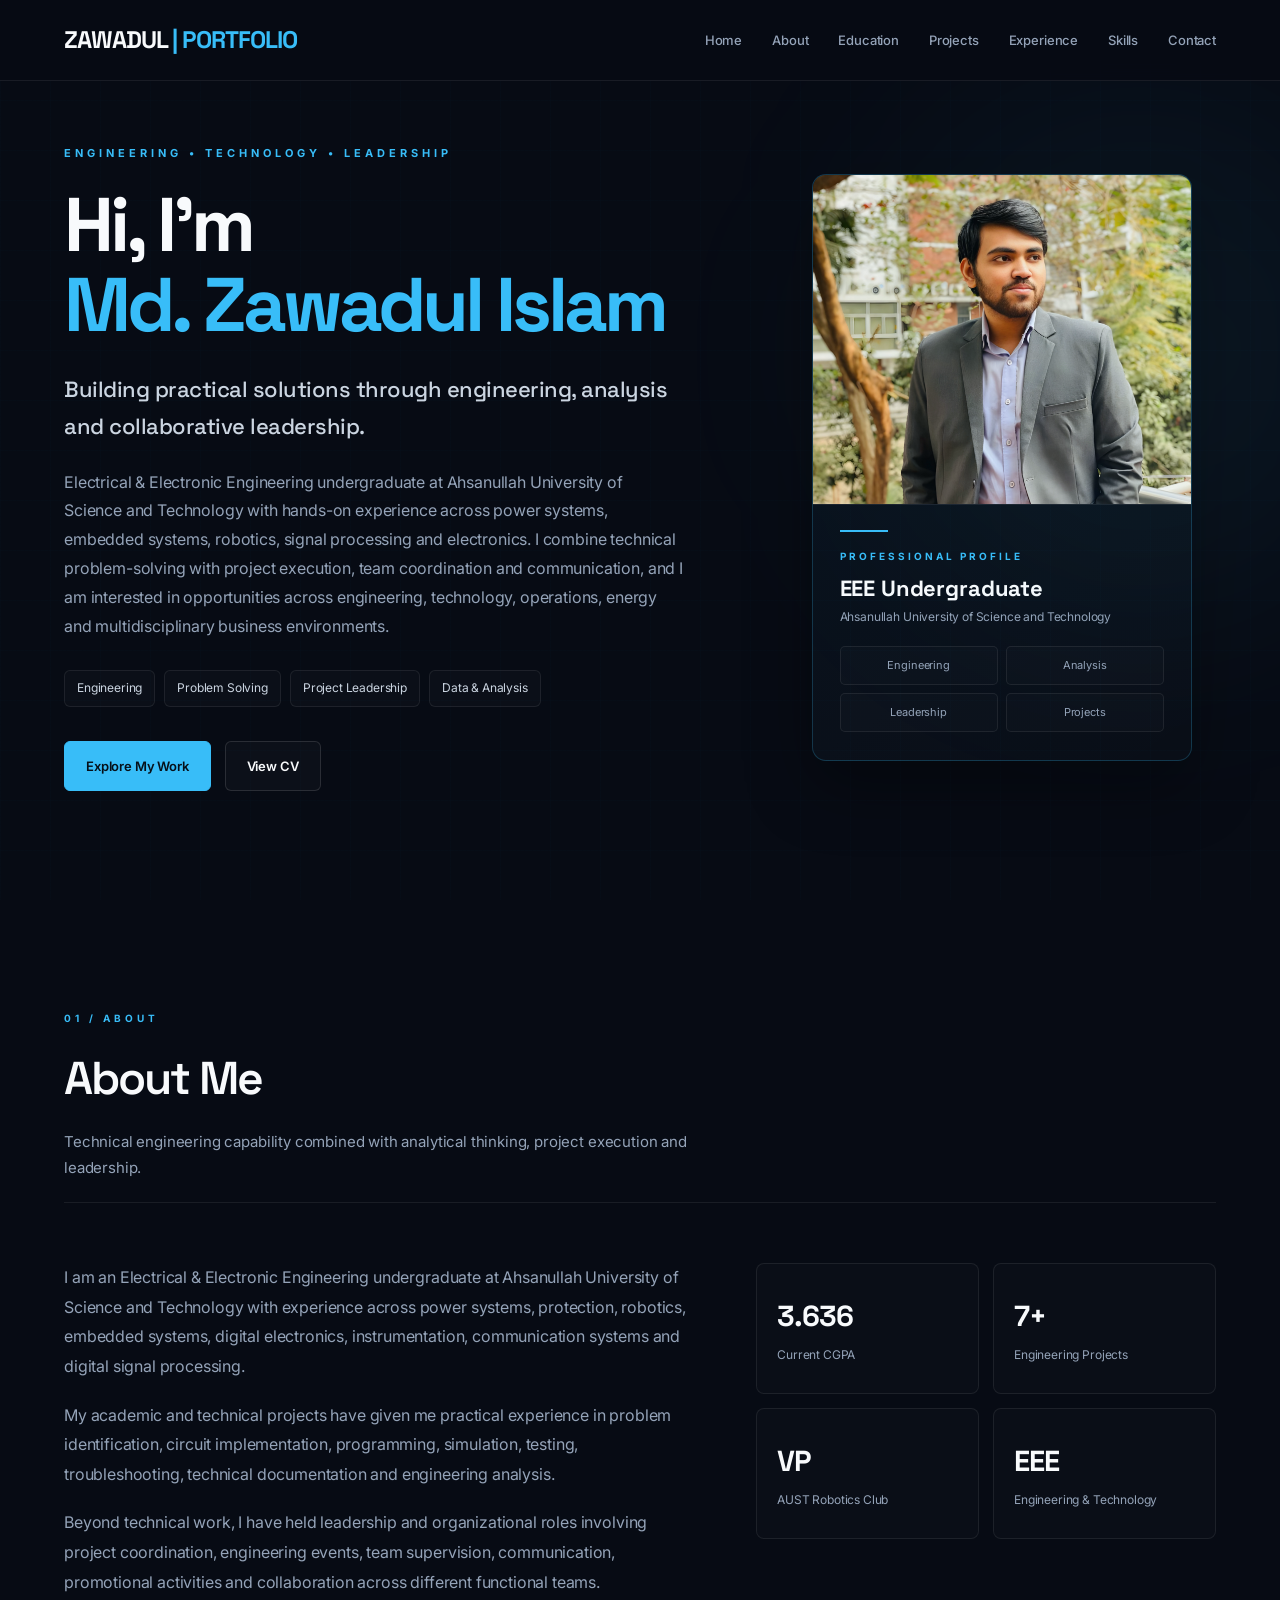
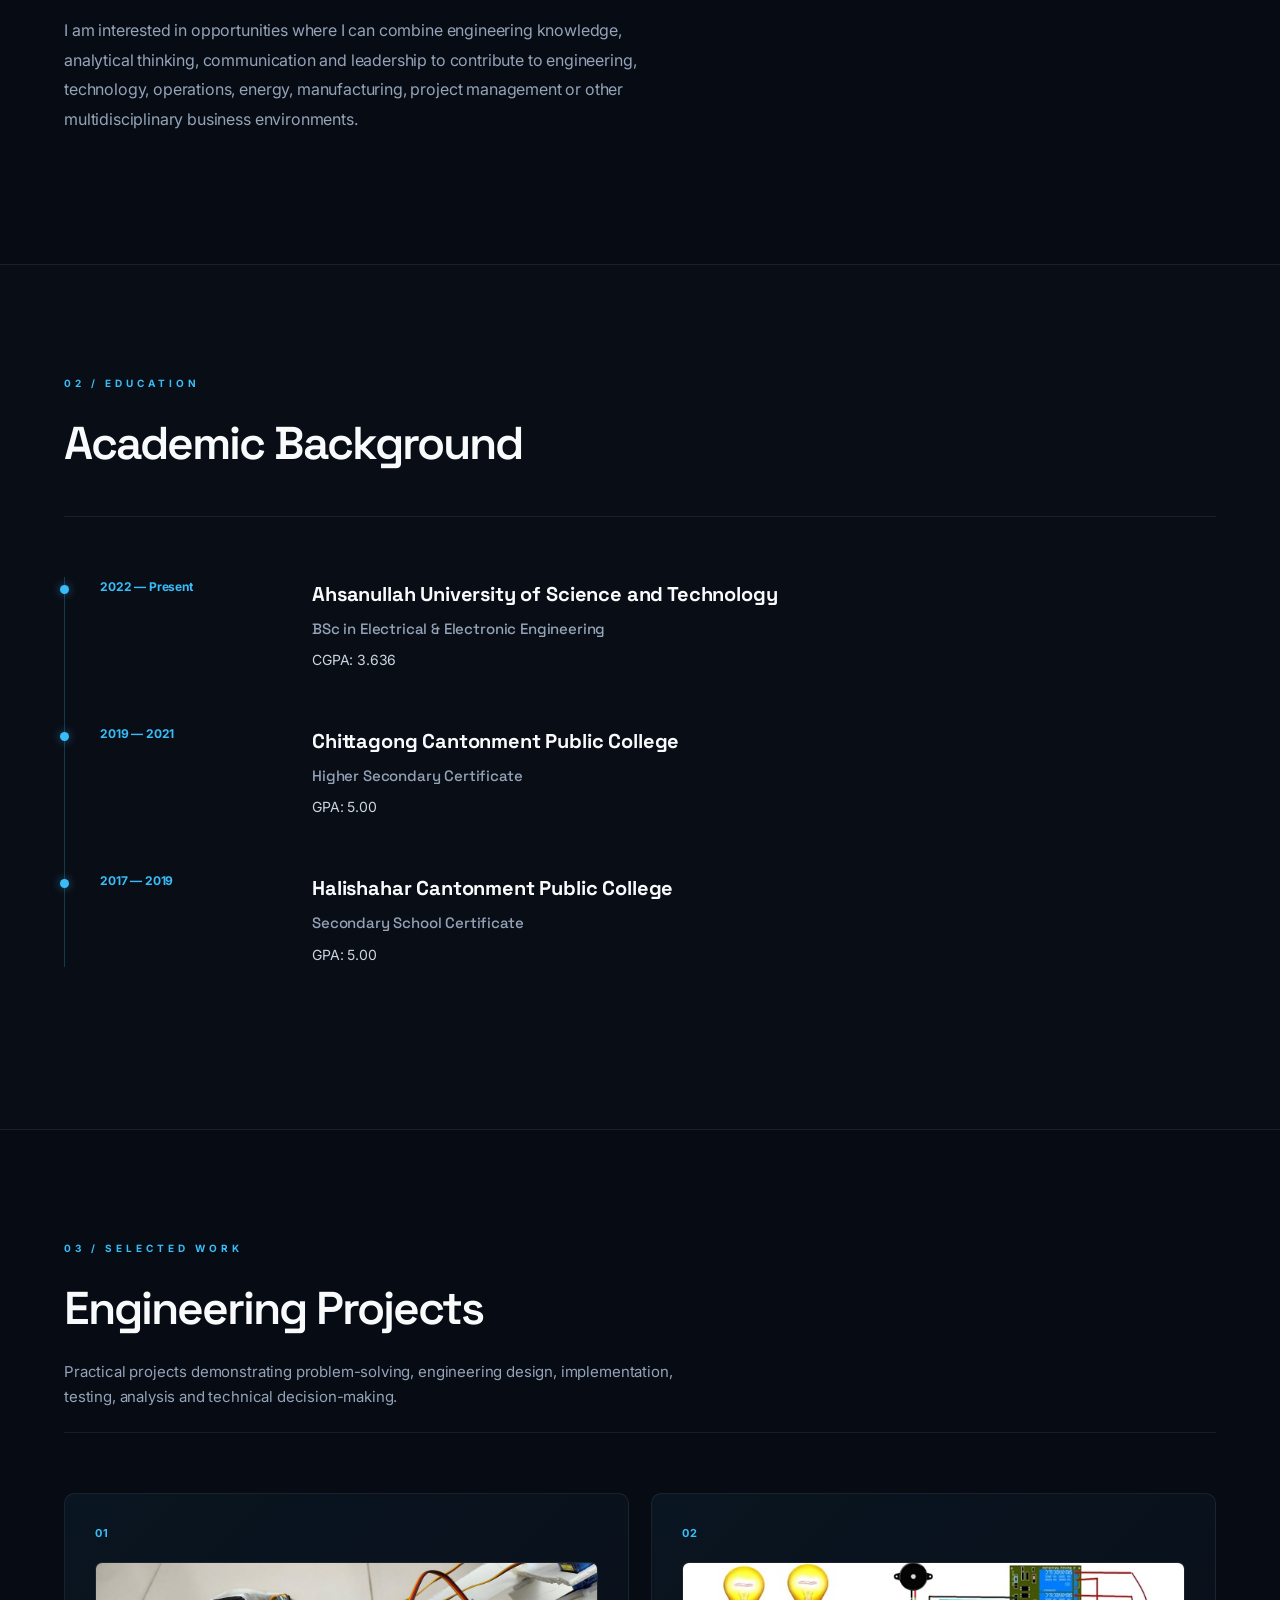
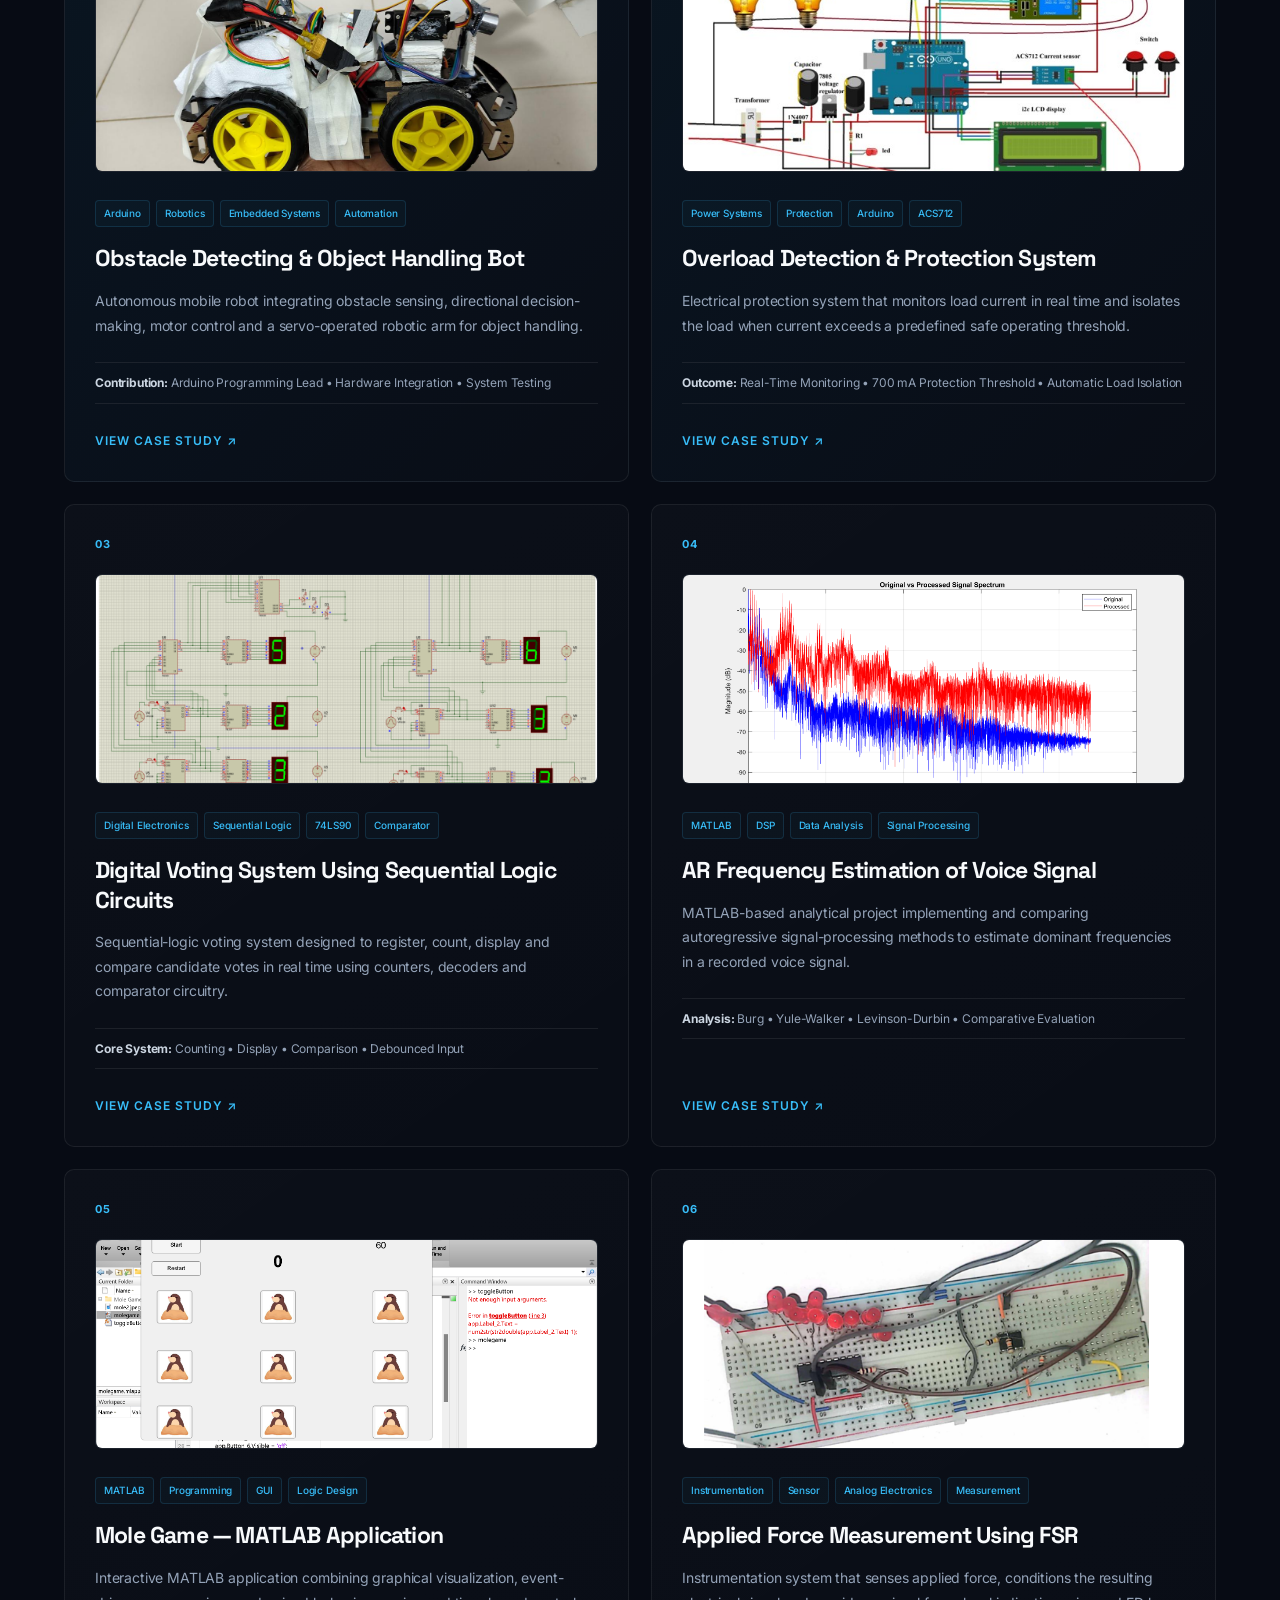
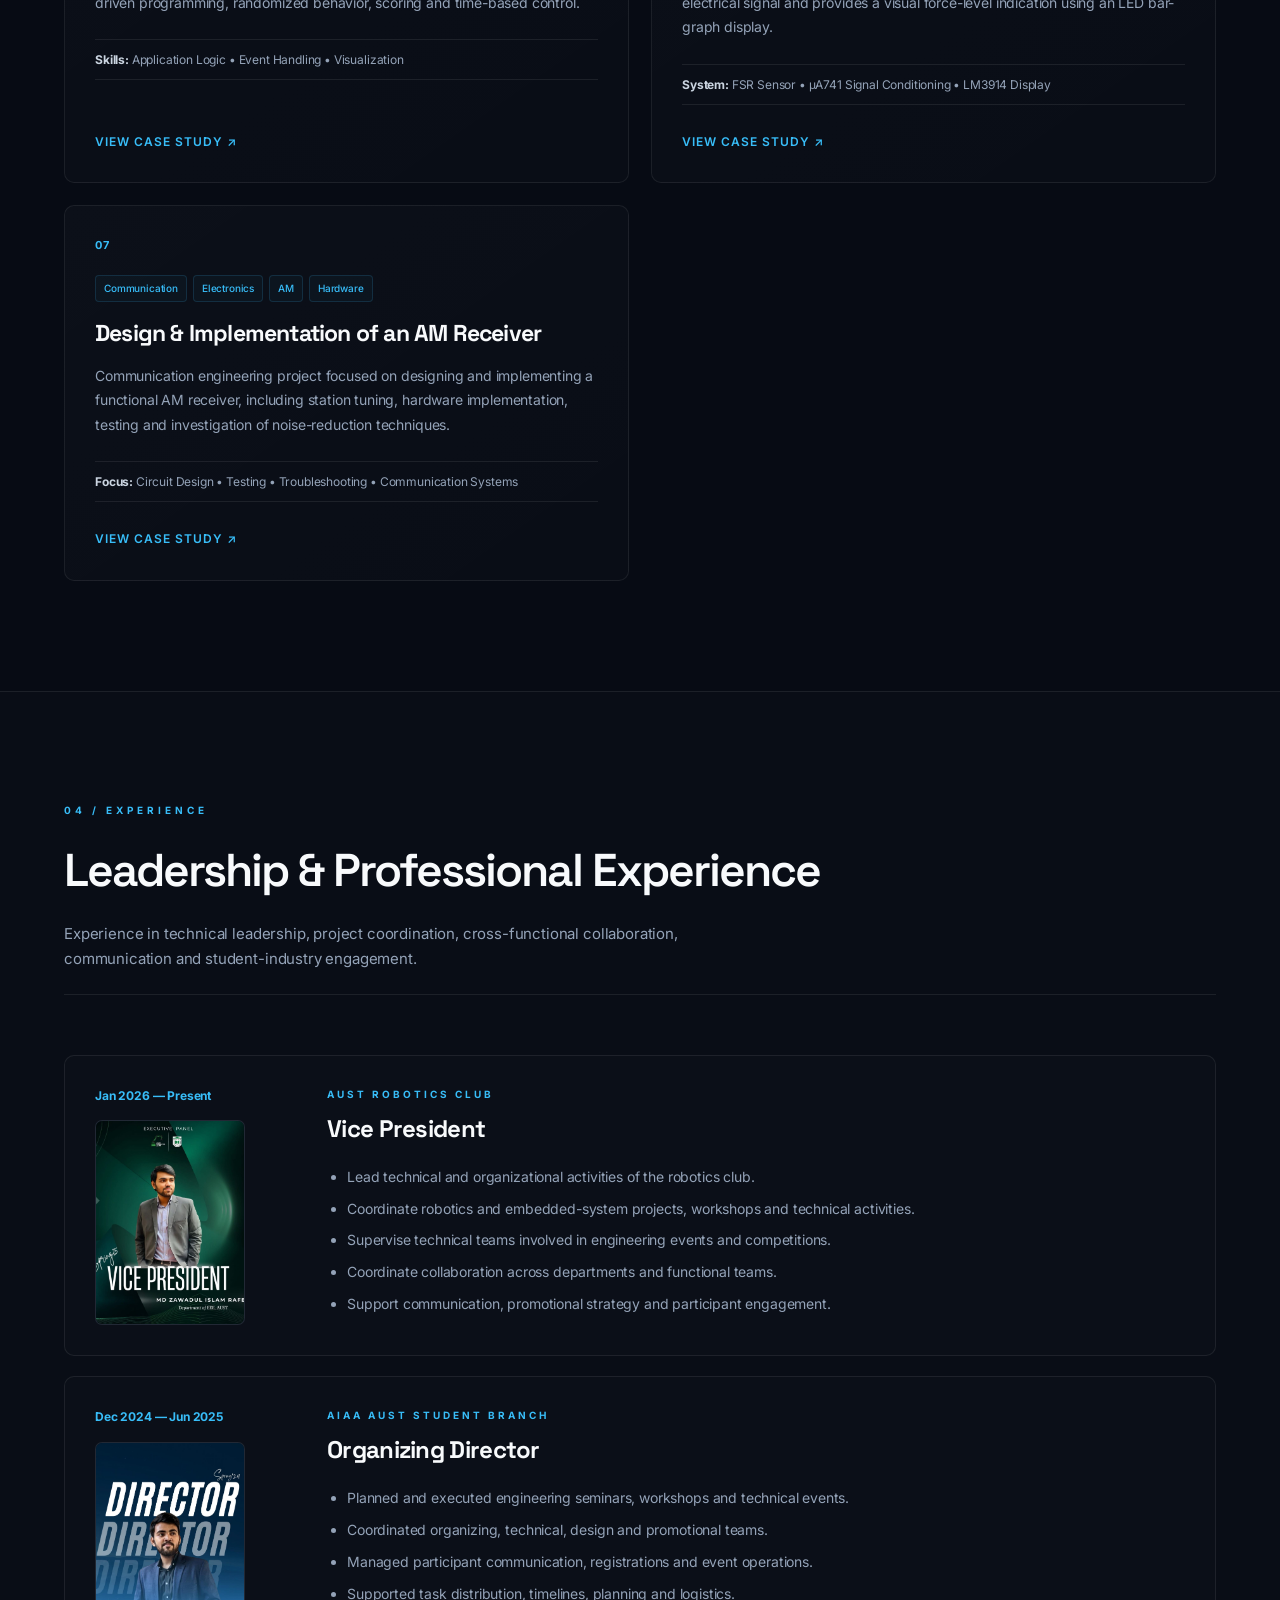
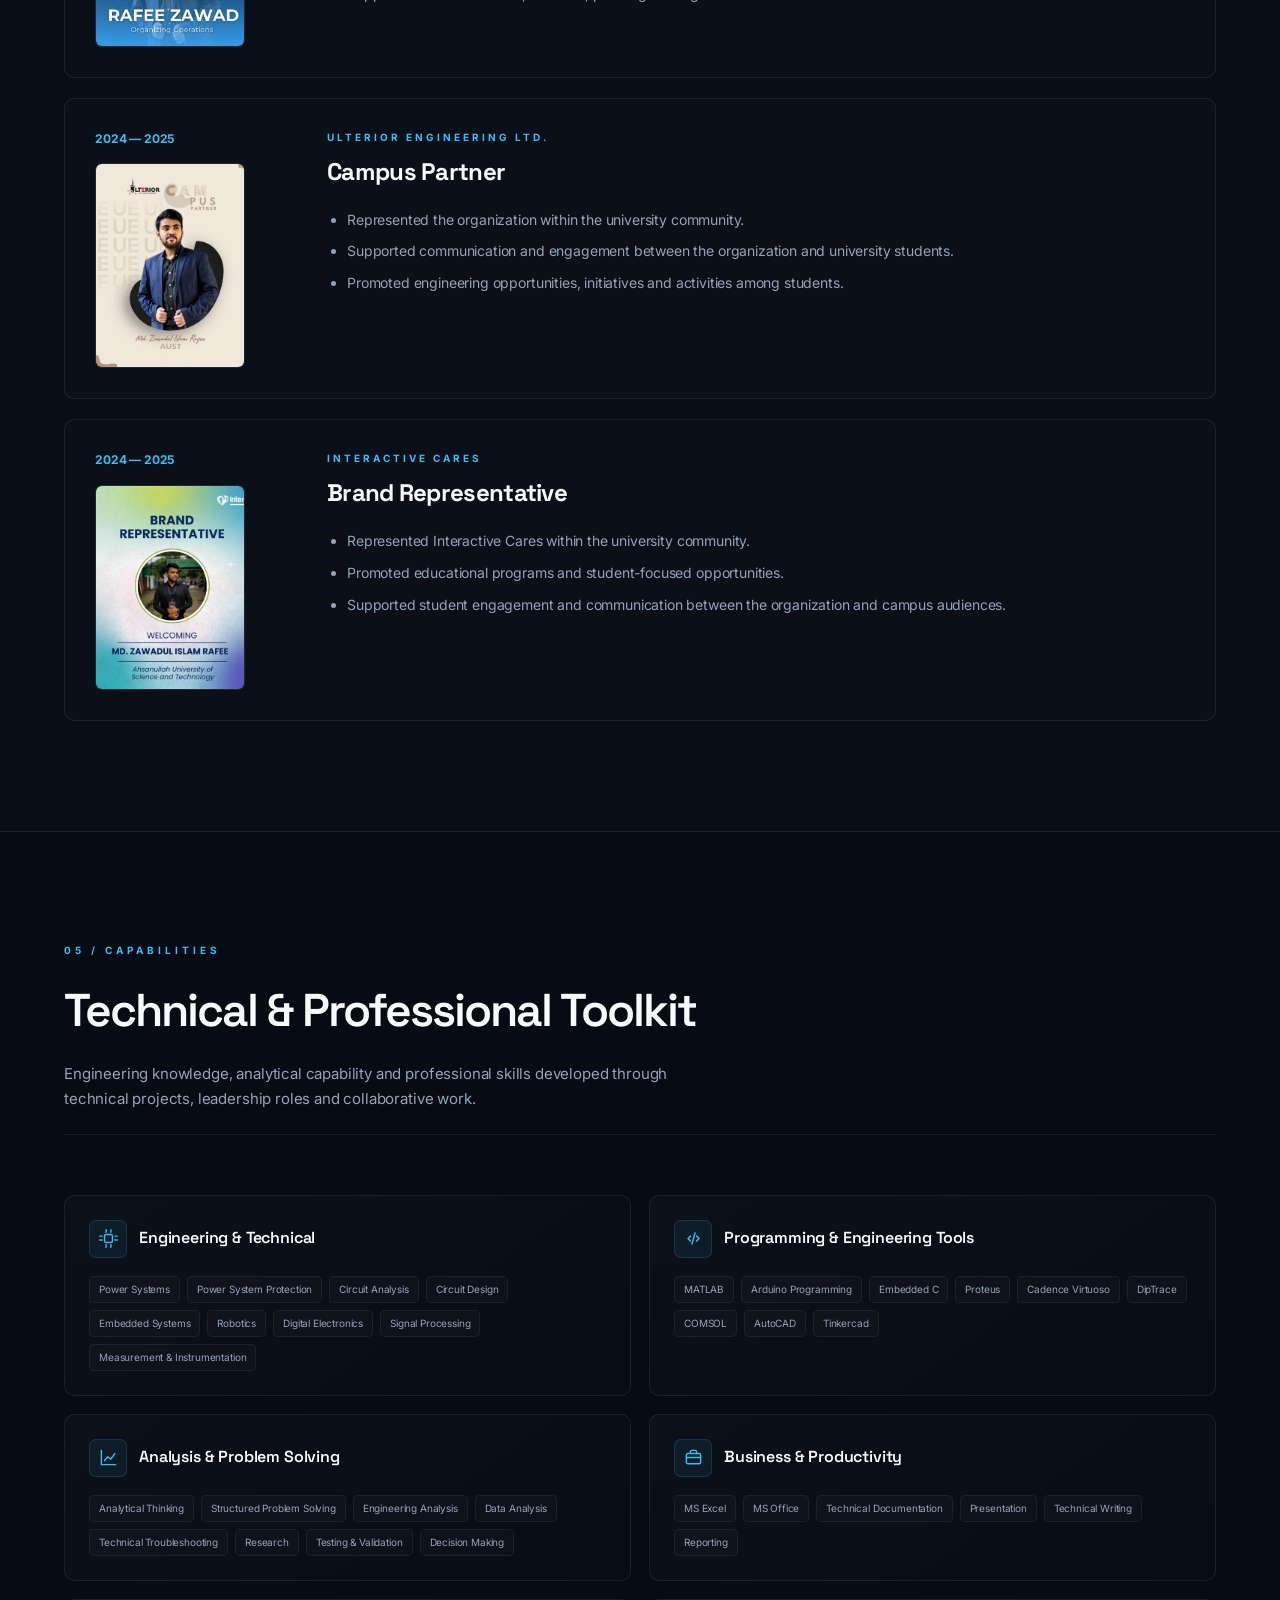
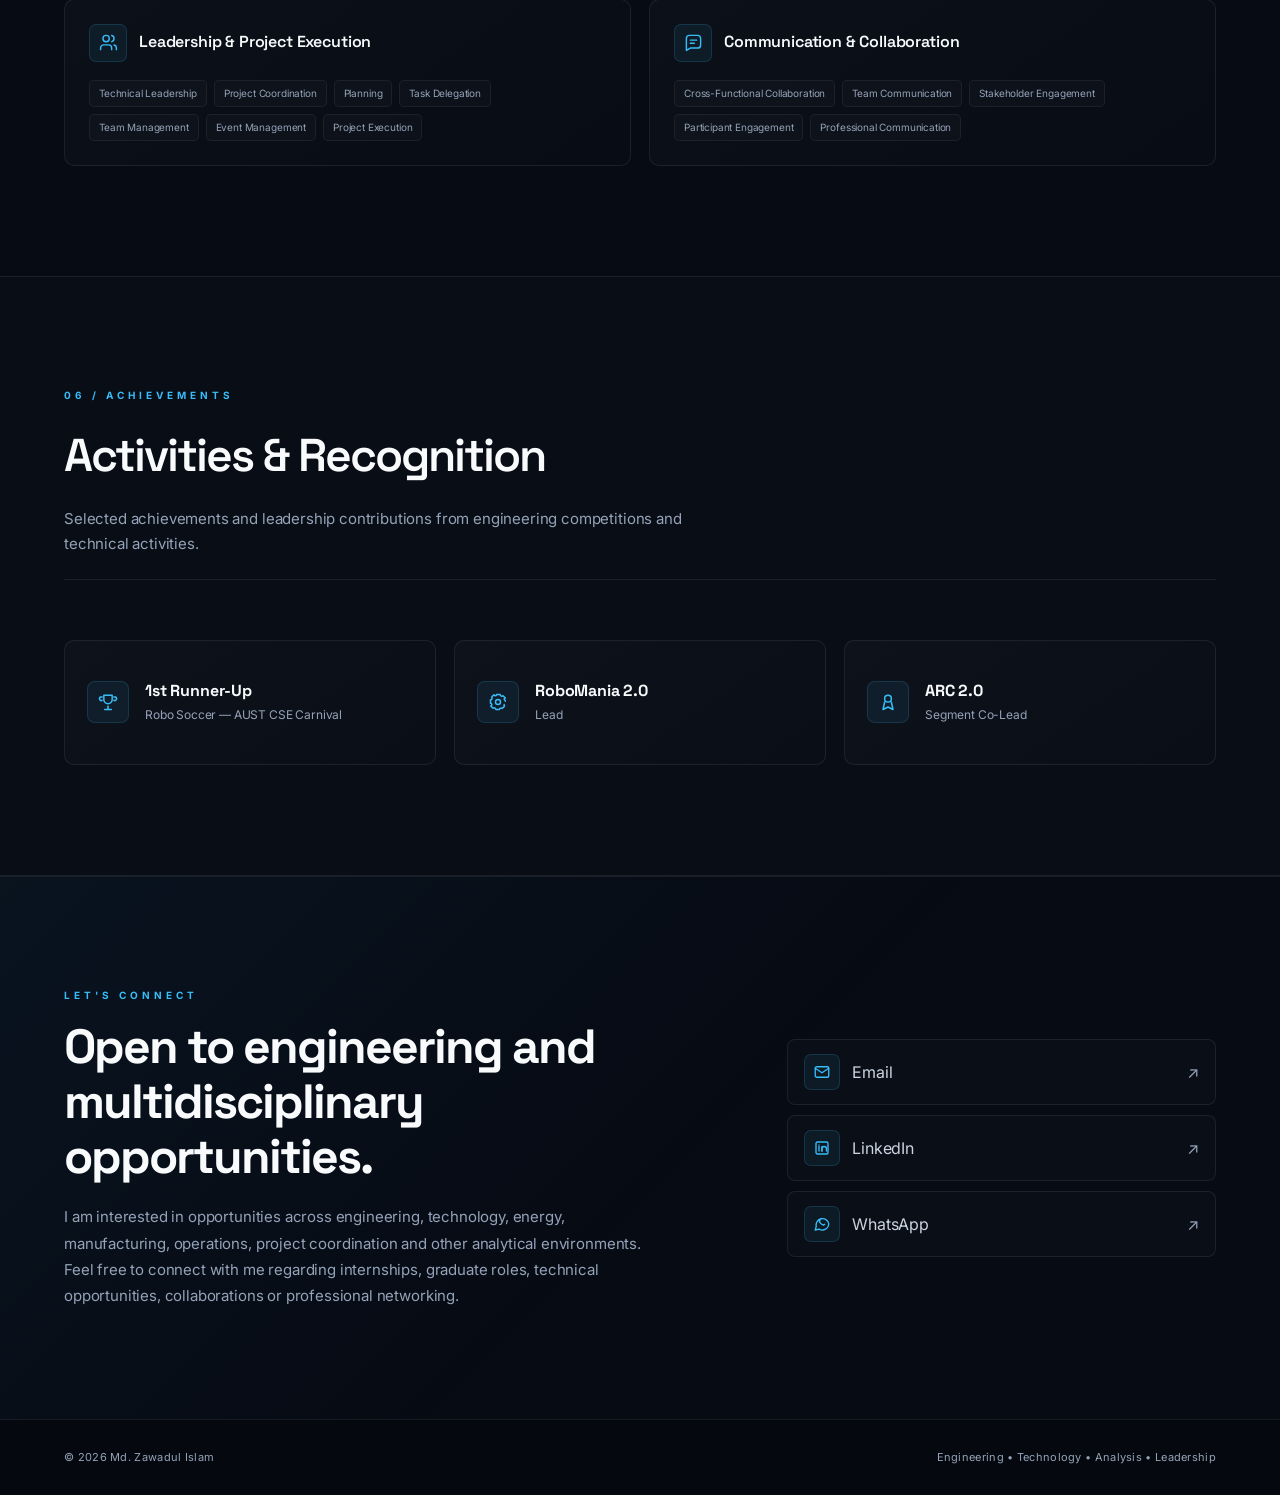
==== commit 10660c52: "update" ====
--- a/index.html
+++ b/index.html
@@ -20,6 +20,12 @@
   >
 
   <link rel="stylesheet" href="style.css">
+
+  <link
+    rel="icon"
+    type="image/png"
+    href="assets/images/favicon.png"
+  >
 
 </head>
 
@@ -175,6 +181,7 @@
 
           <div class="profile-card">
 
+
             <div class="profile-image-wrapper">
 
               <img
@@ -1249,7 +1256,7 @@
 
 
 
-          <!-- ULTERIOR ENGINEERING LTD -->
+          <!-- ULTERIOR -->
 
           <article class="experience-card">
 
@@ -1410,11 +1417,9 @@
 
 
           <span>
-
             Engineering knowledge, analytical capability and
             professional skills developed through technical projects,
             leadership roles and collaborative work.
-
           </span>
 
         </div>
@@ -1428,29 +1433,46 @@
 
           <div class="skill-category">
 
-            <h3>
+            <h3 class="skill-title">
+
+              <span class="skill-icon">
+
+                <svg
+                  viewBox="0 0 24 24"
+                  fill="none"
+                  stroke="currentColor"
+                  stroke-width="1.8"
+                  stroke-linecap="round"
+                  stroke-linejoin="round"
+                >
+                  <rect x="7" y="7" width="10" height="10" rx="2"></rect>
+                  <path d="M9 1v3"></path>
+                  <path d="M15 1v3"></path>
+                  <path d="M9 20v3"></path>
+                  <path d="M15 20v3"></path>
+                  <path d="M20 9h3"></path>
+                  <path d="M20 14h3"></path>
+                  <path d="M1 9h3"></path>
+                  <path d="M1 14h3"></path>
+                </svg>
+
+              </span>
+
               Engineering & Technical
+
             </h3>
 
 
             <div class="skill-list">
 
               <span>Power Systems</span>
-
               <span>Power System Protection</span>
-
               <span>Circuit Analysis</span>
-
               <span>Circuit Design</span>
-
               <span>Embedded Systems</span>
-
               <span>Robotics</span>
-
               <span>Digital Electronics</span>
-
               <span>Signal Processing</span>
-
               <span>Measurement & Instrumentation</span>
 
             </div>
@@ -1459,33 +1481,44 @@
 
 
 
-          <!-- SOFTWARE -->
+          <!-- PROGRAMMING -->
 
           <div class="skill-category">
 
-            <h3>
+            <h3 class="skill-title">
+
+              <span class="skill-icon">
+
+                <svg
+                  viewBox="0 0 24 24"
+                  fill="none"
+                  stroke="currentColor"
+                  stroke-width="1.8"
+                  stroke-linecap="round"
+                  stroke-linejoin="round"
+                >
+                  <path d="m8 9-3 3 3 3"></path>
+                  <path d="m16 9 3 3-3 3"></path>
+                  <path d="m14 5-4 14"></path>
+                </svg>
+
+              </span>
+
               Programming & Engineering Tools
+
             </h3>
 
 
             <div class="skill-list">
 
               <span>MATLAB</span>
-
               <span>Arduino Programming</span>
-
               <span>Embedded C</span>
-
               <span>Proteus</span>
-
               <span>Cadence Virtuoso</span>
-
               <span>DipTrace</span>
-
               <span>COMSOL</span>
-
               <span>AutoCAD</span>
-
               <span>Tinkercad</span>
 
             </div>
@@ -1498,27 +1531,38 @@
 
           <div class="skill-category">
 
-            <h3>
+            <h3 class="skill-title">
+
+              <span class="skill-icon">
+
+                <svg
+                  viewBox="0 0 24 24"
+                  fill="none"
+                  stroke="currentColor"
+                  stroke-width="1.8"
+                  stroke-linecap="round"
+                  stroke-linejoin="round"
+                >
+                  <path d="M3 3v18h18"></path>
+                  <path d="m7 16 4-5 4 3 5-7"></path>
+                </svg>
+
+              </span>
+
               Analysis & Problem Solving
+
             </h3>
 
 
             <div class="skill-list">
 
               <span>Analytical Thinking</span>
-
               <span>Structured Problem Solving</span>
-
               <span>Engineering Analysis</span>
-
               <span>Data Analysis</span>
-
               <span>Technical Troubleshooting</span>
-
               <span>Research</span>
-
               <span>Testing & Validation</span>
-
               <span>Decision Making</span>
 
             </div>
@@ -1531,23 +1575,37 @@
 
           <div class="skill-category">
 
-            <h3>
+            <h3 class="skill-title">
+
+              <span class="skill-icon">
+
+                <svg
+                  viewBox="0 0 24 24"
+                  fill="none"
+                  stroke="currentColor"
+                  stroke-width="1.8"
+                  stroke-linecap="round"
+                  stroke-linejoin="round"
+                >
+                  <rect x="3" y="7" width="18" height="13" rx="2"></rect>
+                  <path d="M8 7V5a2 2 0 0 1 2-2h4a2 2 0 0 1 2 2v2"></path>
+                  <path d="M3 12h18"></path>
+                </svg>
+
+              </span>
+
               Business & Productivity
+
             </h3>
 
 
             <div class="skill-list">
 
               <span>MS Excel</span>
-
               <span>MS Office</span>
-
               <span>Technical Documentation</span>
-
               <span>Presentation</span>
-
               <span>Technical Writing</span>
-
               <span>Reporting</span>
 
             </div>
@@ -1560,25 +1618,39 @@
 
           <div class="skill-category">
 
-            <h3>
+            <h3 class="skill-title">
+
+              <span class="skill-icon">
+
+                <svg
+                  viewBox="0 0 24 24"
+                  fill="none"
+                  stroke="currentColor"
+                  stroke-width="1.8"
+                  stroke-linecap="round"
+                  stroke-linejoin="round"
+                >
+                  <path d="M16 21v-2a4 4 0 0 0-4-4H6a4 4 0 0 0-4 4v2"></path>
+                  <circle cx="9" cy="7" r="4"></circle>
+                  <path d="M22 21v-2a4 4 0 0 0-3-3.87"></path>
+                  <path d="M16 3.13a4 4 0 0 1 0 7.75"></path>
+                </svg>
+
+              </span>
+
               Leadership & Project Execution
+
             </h3>
 
 
             <div class="skill-list">
 
               <span>Technical Leadership</span>
-
               <span>Project Coordination</span>
-
               <span>Planning</span>
-
               <span>Task Delegation</span>
-
               <span>Team Management</span>
-
               <span>Event Management</span>
-
               <span>Project Execution</span>
 
             </div>
@@ -1591,21 +1663,36 @@
 
           <div class="skill-category">
 
-            <h3>
+            <h3 class="skill-title">
+
+              <span class="skill-icon">
+
+                <svg
+                  viewBox="0 0 24 24"
+                  fill="none"
+                  stroke="currentColor"
+                  stroke-width="1.8"
+                  stroke-linecap="round"
+                  stroke-linejoin="round"
+                >
+                  <path d="M21 15a4 4 0 0 1-4 4H8l-5 3V7a4 4 0 0 1 4-4h10a4 4 0 0 1 4 4z"></path>
+                  <path d="M8 9h8"></path>
+                  <path d="M8 13h5"></path>
+                </svg>
+
+              </span>
+
               Communication & Collaboration
+
             </h3>
 
 
             <div class="skill-list">
 
               <span>Cross-Functional Collaboration</span>
-
               <span>Team Communication</span>
-
               <span>Stakeholder Engagement</span>
-
               <span>Participant Engagement</span>
-
               <span>Professional Communication</span>
 
             </div>
@@ -1623,204 +1710,344 @@
 
 
     <!-- =========================================
-         ACHIEVEMENTS
-    ========================================== -->
-
-    <section
-      class="section alternate-section"
-      id="achievements"
-    >
-
-      <div class="container">
-
-
-        <div class="section-heading">
+     ACHIEVEMENTS
+========================================== -->
+
+<section
+  class="section alternate-section"
+  id="achievements"
+>
+
+  <div class="container">
+
+
+    <div class="section-heading">
+
+      <p>
+        06 / ACHIEVEMENTS
+      </p>
+
+      <h2>
+        Activities & Recognition
+      </h2>
+
+      <span>
+        Selected achievements and leadership contributions
+        from engineering competitions and technical activities.
+      </span>
+
+    </div>
+
+
+
+    <div class="achievement-grid">
+
+
+      <!-- ACHIEVEMENT 01 -->
+
+      <div class="achievement-card">
+
+        <span class="achievement-icon-box">
+
+          <svg
+            viewBox="0 0 24 24"
+            fill="none"
+            stroke="currentColor"
+            stroke-width="1.8"
+            stroke-linecap="round"
+            stroke-linejoin="round"
+          >
+            <path d="M8 21h8"></path>
+            <path d="M12 17v4"></path>
+            <path d="M7 4h10v5a5 5 0 0 1-10 0V4z"></path>
+            <path d="M5 6H3a2 2 0 0 0 2 4"></path>
+            <path d="M19 6h2a2 2 0 0 1-2 4"></path>
+          </svg>
+
+        </span>
+
+
+        <div>
+
+          <h3>
+            1st Runner-Up
+          </h3>
 
           <p>
-            06 / ACHIEVEMENTS
+            Robo Soccer — AUST CSE Carnival
           </p>
 
-
-          <h2>
-            Activities & Recognition
-          </h2>
-
         </div>
 
-
-
-        <div class="achievement-grid">
-
-
-          <div class="achievement-card">
-
-            <div>
-
-              <h3>
-                1st Runner-Up
-              </h3>
-
-
-              <p>
-                Robo Soccer — AUST CSE Carnival
-              </p>
-
-            </div>
+      </div>
+
+
+
+      <!-- ACHIEVEMENT 02 -->
+
+      <div class="achievement-card">
+
+        <span class="achievement-icon-box">
+
+          <svg
+            viewBox="0 0 24 24"
+            fill="none"
+            stroke="currentColor"
+            stroke-width="1.8"
+            stroke-linecap="round"
+            stroke-linejoin="round"
+          >
+            <circle cx="12" cy="12" r="3"></circle>
+            <path d="M19.4 15a1.7 1.7 0 0 0 .34 1.88l.06.06-2.83 2.83-.06-.06A1.7 1.7 0 0 0 15 19.4a1.7 1.7 0 0 0-1 .6 1.7 1.7 0 0 0-.4 1.1V21H9.4v-.1A1.7 1.7 0 0 0 9 19.8a1.7 1.7 0 0 0-1-.6 1.7 1.7 0 0 0-1.88.34l-.06.06-2.83-2.83.06-.06A1.7 1.7 0 0 0 4.6 15a1.7 1.7 0 0 0-.6-1 1.7 1.7 0 0 0-1.1-.4H3V9.4h.1A1.7 1.7 0 0 0 4.2 9a1.7 1.7 0 0 0 .6-1A1.7 1.7 0 0 0 4.46 6.1l-.06-.06 2.83-2.83.06.06A1.7 1.7 0 0 0 9 4.6a1.7 1.7 0 0 0 1-.6 1.7 1.7 0 0 0 .4-1.1V3h4.2v.1A1.7 1.7 0 0 0 15 4.2a1.7 1.7 0 0 0 1 .6 1.7 1.7 0 0 0 1.88-.34l.06-.06 2.83 2.83-.06.06A1.7 1.7 0 0 0 19.4 9c.4.3.7.6 1 .9.3.4.4.8.4 1.1v.2"></path>
+          </svg>
+
+        </span>
+
+
+        <div>
+
+          <h3>
+            RoboMania 2.0
+          </h3>
+
+          <p>
+            Lead
+          </p>
+
+        </div>
+
+      </div>
+
+
+
+      <!-- ACHIEVEMENT 03 -->
+
+      <div class="achievement-card">
+
+        <span class="achievement-icon-box">
+
+          <svg
+            viewBox="0 0 24 24"
+            fill="none"
+            stroke="currentColor"
+            stroke-width="1.8"
+            stroke-linecap="round"
+            stroke-linejoin="round"
+          >
+            <circle cx="12" cy="8" r="4"></circle>
+            <path d="M8 12l-2 9 6-3 6 3-2-9"></path>
+          </svg>
+
+        </span>
+
+
+        <div>
+
+          <h3>
+            ARC 2.0
+          </h3>
+
+          <p>
+            Segment Co-Lead
+          </p>
+
+        </div>
+
+      </div>
+
+
+    </div>
+
+
+  </div>
+
+</section>
+
+
+
+  <!-- =========================================
+     CONTACT
+========================================== -->
+
+<section
+  class="section contact-section"
+  id="contact"
+>
+
+  <div class="container">
+
+
+    <div class="contact-wrapper">
+
+
+      <div>
+
+        <p class="contact-label">
+          LET'S CONNECT
+        </p>
+
+
+        <h2>
+          Open to engineering and multidisciplinary opportunities.
+        </h2>
+
+
+        <p>
+
+          I am interested in opportunities across engineering,
+          technology, energy, manufacturing, operations, project
+          coordination and other analytical environments.
+
+          Feel free to connect with me regarding internships,
+          graduate roles, technical opportunities, collaborations
+          or professional networking.
+
+        </p>
+
+      </div>
+
+
+
+      <div class="contact-links">
+
+
+        <!-- EMAIL -->
+
+        <a
+          href="mailto:rafee7zawad1@gmail.com"
+          class="contact-link"
+        >
+
+          <div class="contact-link-left">
+
+            <span class="contact-icon">
+
+              <svg
+                viewBox="0 0 24 24"
+                fill="none"
+                stroke="currentColor"
+                stroke-width="1.8"
+                stroke-linecap="round"
+                stroke-linejoin="round"
+              >
+                <rect x="3" y="5" width="18" height="14" rx="2"></rect>
+                <path d="m3 7 9 6 9-6"></path>
+              </svg>
+
+            </span>
+
+            <span>
+              Email
+            </span>
 
           </div>
 
 
-
-          <div class="achievement-card">
-
-            <div>
-
-              <h3>
-                RoboMania 2.0
-              </h3>
-
-
-              <p>
-                Lead
-              </p>
-
-            </div>
+          <span class="contact-arrow">
+            ↗
+          </span>
+
+        </a>
+
+
+
+        <!-- LINKEDIN -->
+
+        <a
+          href="https://www.linkedin.com/in/md-zawadul-islam-rafee-94316b234/"
+          target="_blank"
+          rel="noopener noreferrer"
+          class="contact-link"
+        >
+
+          <div class="contact-link-left">
+
+            <span class="contact-icon">
+
+              <svg
+                viewBox="0 0 24 24"
+                fill="none"
+                stroke="currentColor"
+                stroke-width="1.8"
+                stroke-linecap="round"
+                stroke-linejoin="round"
+              >
+                <rect x="4" y="4" width="16" height="16" rx="2"></rect>
+                <path d="M8 10v6"></path>
+                <path d="M8 8h.01"></path>
+                <path d="M12 16v-3a3 3 0 0 1 6 0v3"></path>
+                <path d="M12 10v6"></path>
+              </svg>
+
+            </span>
+
+            <span>
+              LinkedIn
+            </span>
 
           </div>
 
 
-
-          <div class="achievement-card">
-
-            <div>
-
-              <h3>
-                ARC 2.0
-              </h3>
-
-
-              <p>
-                Segment Co-Lead
-              </p>
-
-            </div>
+          <span class="contact-arrow">
+            ↗
+          </span>
+
+        </a>
+
+
+
+        <!-- WHATSAPP -->
+
+        <a
+          href="https://wa.me/8801521777640"
+          target="_blank"
+          rel="noopener noreferrer"
+          class="contact-link"
+        >
+
+          <div class="contact-link-left">
+
+            <span class="contact-icon">
+
+              <svg
+                viewBox="0 0 24 24"
+                fill="none"
+                stroke="currentColor"
+                stroke-width="1.8"
+                stroke-linecap="round"
+                stroke-linejoin="round"
+              >
+                <path d="M21 11.5a8.5 8.5 0 0 1-12.9 7.3L3 20l1.3-4.8A8.5 8.5 0 1 1 21 11.5z"></path>
+                <path d="M8.6 8.4c.4 2 3 4.6 5 5"></path>
+                <path d="M14.1 13.2l1.5-.8"></path>
+                <path d="M8.6 8.4l.8-1.4"></path>
+              </svg>
+
+            </span>
+
+            <span>
+              WhatsApp
+            </span>
 
           </div>
 
 
-        </div>
+          <span class="contact-arrow">
+            ↗
+          </span>
+
+        </a>
 
 
       </div>
 
-    </section>
-
-
-
-    <!-- =========================================
-         CONTACT
-    ========================================== -->
-
-    <section
-      class="section contact-section"
-      id="contact"
-    >
-
-      <div class="container">
-
-
-        <div class="contact-wrapper">
-
-
-          <div>
-
-
-            <p class="contact-label">
-              LET'S CONNECT
-            </p>
-
-
-            <h2>
-              Open to engineering and multidisciplinary opportunities.
-            </h2>
-
-
-            <p>
-
-              I am interested in opportunities across engineering,
-              technology, energy, manufacturing, operations, project
-              coordination and other analytical environments.
-
-              Feel free to connect with me regarding internships,
-              graduate roles, technical opportunities, collaborations
-              or professional networking.
-
-            </p>
-
-
-          </div>
-
-
-
-          <div class="contact-links">
-
-
-            <!-- EMAIL -->
-
-            <a
-              href="mailto:rafee7zawad1@gmail.com"
-            >
-
-              Email
-
-              <span>↗</span>
-
-            </a>
-
-
-
-            <!-- LINKEDIN -->
-
-            <a
-              href="https://www.linkedin.com/in/md-zawadul-islam-rafee-94316b234/"
-              target="_blank"
-              rel="noopener noreferrer"
-            >
-
-              LinkedIn
-
-              <span>↗</span>
-
-            </a>
-
-
-
-            <!-- WHATSAPP -->
-
-            <a
-              href="https://wa.me/8801521777640"
-              target="_blank"
-              rel="noopener noreferrer"
-            >
-
-              WhatsApp
-
-              <span>↗</span>
-
-            </a>
-
-
-          </div>
-
-
-        </div>
-
-
-      </div>
-
-    </section>
-
-
+
+    </div>
+
+
+  </div>
+
+</section>
   </main>
 
 
@@ -1850,10 +2077,6 @@
 
 
 
-  <!-- =========================================
-       JAVASCRIPT
-  ========================================== -->
-
   <script src="script.js"></script>
 
 
--- a/style.css
+++ b/style.css
@@ -128,6 +128,7 @@
   border-bottom: 1px solid var(--border);
 }
 
+
 .navbar {
   height: 80px;
 
@@ -163,7 +164,7 @@
 
   align-items: center;
 
-  gap: 32px;
+  gap: 30px;
 }
 
 .nav-links a {
@@ -243,8 +244,6 @@
 }
 
 
-/* HERO GLOW */
-
 .hero::before {
   content: "";
 
@@ -279,6 +278,7 @@
   align-items: center;
 }
 
+
 .hero-content {
   position: relative;
 
@@ -286,8 +286,6 @@
 }
 
 
-/* HERO LABEL */
-
 .hero-label {
   color: var(--primary);
 
@@ -301,8 +299,6 @@
 }
 
 
-/* HERO NAME */
-
 .hero h1 {
   font-size: clamp(52px, 6vw, 76px);
 
@@ -315,6 +311,7 @@
   font-weight: 700;
 }
 
+
 .hero h1 span {
   color: var(--primary);
 
@@ -324,8 +321,6 @@
 }
 
 
-/* HERO SUBTITLE */
-
 .hero h2 {
   font-size: 22px;
 
@@ -339,8 +334,6 @@
 }
 
 
-/* HERO DESCRIPTION */
-
 .hero-description {
   color: var(--text-muted);
 
@@ -354,8 +347,6 @@
 }
 
 
-/* HERO TAGS */
-
 .hero-tags {
   display: flex;
 
@@ -366,6 +357,7 @@
   margin-bottom: 34px;
 }
 
+
 .hero-tags span {
   padding: 7px 12px;
 
@@ -380,8 +372,6 @@
   background: rgba(255, 255, 255, 0.018);
 }
 
-
-/* HERO BUTTONS */
 
 .hero-buttons {
   display: flex;
@@ -495,8 +485,6 @@
 }
 
 
-/* PROFILE IMAGE */
-
 .profile-image-wrapper {
   width: 100%;
 
@@ -507,6 +495,7 @@
   border-bottom: 1px solid var(--border);
 }
 
+
 .profile-image {
   width: 100%;
 
@@ -520,12 +509,11 @@
 }
 
 
-/* PROFILE CONTENT */
-
 .profile-card-content {
   padding: 25px 27px 28px;
 }
 
+
 .card-line {
   width: 48px;
 
@@ -536,6 +524,7 @@
   margin-bottom: 16px;
 }
 
+
 .profile-label {
   color: var(--primary);
 
@@ -548,6 +537,7 @@
   margin-bottom: 9px;
 }
 
+
 .profile-title {
   font-size: 22px;
 
@@ -558,6 +548,7 @@
   color: var(--text);
 }
 
+
 .profile-university {
   color: var(--text-muted);
 
@@ -569,8 +560,6 @@
 }
 
 
-/* PROFILE SKILLS */
-
 .profile-skills {
   display: grid;
 
@@ -579,6 +568,7 @@
   gap: 8px;
 }
 
+
 .profile-skills span {
   padding: 9px 10px;
 
@@ -597,76 +587,11 @@
   transition: 0.25s;
 }
 
+
 .profile-skills span:hover {
   color: var(--primary);
 
   border-color: rgba(56, 189, 248, 0.35);
-}
-
-
-/* =========================================================
-   OLD ENGINEERING CARD SUPPORT
-========================================================= */
-
-.engineering-card {
-  position: relative;
-
-  width: 330px;
-
-  min-height: 410px;
-
-  border-radius: 14px;
-
-  border: 1px solid rgba(56, 189, 248, 0.22);
-
-  background:
-    linear-gradient(
-      145deg,
-      rgba(56, 189, 248, 0.055),
-      rgba(255, 255, 255, 0.015)
-    );
-
-  padding: 35px;
-
-  overflow: hidden;
-}
-
-.engineering-card p {
-  font-size: 11px;
-
-  letter-spacing: 3px;
-
-  color: var(--text-muted);
-}
-
-.engineering-card h3 {
-  font-size: 90px;
-
-  color: transparent;
-
-  -webkit-text-stroke: 1px var(--primary);
-
-  margin-top: 20px;
-}
-
-.engineering-info {
-  display: grid;
-
-  grid-template-columns: repeat(2, 1fr);
-
-  gap: 10px;
-
-  margin-top: 30px;
-}
-
-.engineering-info span {
-  border: 1px solid var(--border);
-
-  padding: 10px;
-
-  font-size: 12px;
-
-  color: var(--text-muted);
 }
 
 
@@ -688,8 +613,6 @@
 }
 
 
-/* SECTION HEADING */
-
 .section-heading {
   margin-bottom: 60px;
 
@@ -698,6 +621,7 @@
   border-bottom: 1px solid var(--border);
 }
 
+
 .section-heading > p {
   color: var(--primary);
 
@@ -710,6 +634,7 @@
   margin-bottom: 12px;
 }
 
+
 .section-heading h2 {
   font-size: clamp(34px, 4vw, 46px);
 
@@ -719,6 +644,7 @@
 
   font-weight: 600;
 }
+
 
 .section-heading > span {
   color: var(--text-muted);
@@ -759,8 +685,6 @@
 }
 
 
-/* ABOUT STATS */
-
 .about-stats {
   display: grid;
 
@@ -769,6 +693,7 @@
   gap: 14px;
 }
 
+
 .stat-card {
   background: rgba(255, 255, 255, 0.015);
 
@@ -781,12 +706,14 @@
   transition: 0.3s;
 }
 
+
 .stat-card:hover {
   border-color: rgba(56, 189, 248, 0.3);
 
   transform: translateY(-3px);
 }
 
+
 .stat-card h3 {
   color: var(--text);
 
@@ -797,6 +724,7 @@
   margin-bottom: 5px;
 }
 
+
 .stat-card p {
   color: var(--text-muted);
 
@@ -805,7 +733,7 @@
 
 
 /* =========================================================
-   EDUCATION TIMELINE
+   EDUCATION
 ========================================================= */
 
 .timeline {
@@ -827,6 +755,7 @@
   position: relative;
 }
 
+
 .timeline-item::before {
   content: "";
 
@@ -848,6 +777,7 @@
     0 0 10px rgba(56, 189, 248, 0.5);
 }
 
+
 .timeline-date {
   color: var(--primary);
 
@@ -856,12 +786,14 @@
   font-weight: 700;
 }
 
+
 .timeline-content h3 {
   font-size: 20px;
 
   margin-bottom: 5px;
 }
 
+
 .timeline-content h4 {
   font-weight: 500;
 
@@ -871,6 +803,7 @@
 
   font-size: 15px;
 }
+
 
 .timeline-content p {
   color: var(--text-soft);
@@ -893,8 +826,6 @@
   align-items: stretch;
 }
 
-
-/* PROJECT CARD */
 
 .project-card {
   background:
@@ -924,6 +855,7 @@
     box-shadow 0.3s;
 }
 
+
 .project-card:hover {
   transform: translateY(-6px);
 
@@ -932,8 +864,6 @@
   box-shadow: var(--shadow);
 }
 
-
-/* FEATURED PROJECT */
 
 .featured-project {
   background:
@@ -945,8 +875,6 @@
 }
 
 
-/* PROJECT NUMBER */
-
 .project-number {
   font-size: 11px;
 
@@ -960,8 +888,6 @@
 }
 
 
-/* PROJECT IMAGE */
-
 .project-preview {
   width: 100%;
 
@@ -978,6 +904,7 @@
   background: var(--background-light);
 }
 
+
 .project-preview img {
   width: 100%;
 
@@ -990,13 +917,12 @@
   transition: transform 0.5s ease;
 }
 
+
 .project-card:hover .project-preview img {
   transform: scale(1.035);
 }
 
 
-/* PROJECT CONTENT */
-
 .project-content {
   display: flex;
 
@@ -1006,8 +932,6 @@
 }
 
 
-/* PROJECT TAGS */
-
 .project-tags {
   display: flex;
 
@@ -1018,6 +942,7 @@
   margin-bottom: 17px;
 }
 
+
 .project-tags span {
   font-size: 10px;
 
@@ -1035,8 +960,6 @@
 }
 
 
-/* PROJECT TITLE */
-
 .project-card h3 {
   font-size: 23px;
 
@@ -1048,8 +971,6 @@
 }
 
 
-/* PROJECT DESCRIPTION */
-
 .project-card p {
   color: var(--text-muted);
 
@@ -1061,8 +982,6 @@
 }
 
 
-/* TECHNICAL HIGHLIGHT */
-
 .project-highlight {
   padding: 10px 0;
 
@@ -1079,17 +998,14 @@
   font-size: 12px;
 
   line-height: 1.6;
-
-  background: transparent;
-}
+}
+
 
 .project-highlight strong {
   color: var(--text-soft);
 }
 
 
-/* PROJECT LINK */
-
 .project-link {
   color: var(--primary);
 
@@ -1114,10 +1030,154 @@
   transition: 0.25s;
 }
 
+
 .project-link:hover {
   color: #7dd3fc;
 
   transform: translateX(4px);
+}
+
+
+/* =========================================================
+   EXPERIENCE
+========================================================= */
+
+.experience-list {
+  display: flex;
+
+  flex-direction: column;
+
+  gap: 20px;
+}
+
+
+.experience-card {
+  border: 1px solid var(--border);
+
+  border-radius: 10px;
+
+  padding: 30px;
+
+  display: grid;
+
+  grid-template-columns: 190px minmax(0, 1fr);
+
+  gap: 42px;
+
+  background: rgba(255, 255, 255, 0.012);
+
+  transition: 0.3s;
+}
+
+
+.experience-card:hover {
+  border-color: rgba(56, 189, 248, 0.28);
+
+  transform: translateY(-3px);
+}
+
+
+.experience-left {
+  width: 190px;
+
+  display: flex;
+
+  flex-direction: column;
+
+  gap: 14px;
+}
+
+
+.experience-date {
+  color: var(--primary);
+
+  font-size: 12px;
+
+  font-weight: 700;
+}
+
+
+.experience-photo {
+  width: 150px;
+
+  height: 205px;
+
+  overflow: hidden;
+
+  border-radius: 7px;
+
+  border: 1px solid var(--border);
+
+  background: var(--card);
+}
+
+
+.experience-photo img {
+  width: 100%;
+
+  height: 100%;
+
+  display: block;
+
+  object-fit: cover;
+
+  object-position: center;
+
+  transition: transform 0.4s ease;
+}
+
+
+.experience-card:hover .experience-photo img {
+  transform: scale(1.025);
+}
+
+
+.experience-content {
+  width: 100%;
+
+  min-width: 0;
+}
+
+
+.organization {
+  color: var(--primary);
+
+  font-size: 10px;
+
+  letter-spacing: 3px;
+
+  text-transform: uppercase;
+
+  margin-bottom: 6px;
+
+  font-weight: 700;
+}
+
+
+.experience-content h3 {
+  font-size: 24px;
+
+  margin-bottom: 15px;
+
+  letter-spacing: -0.7px;
+}
+
+
+.experience-content ul {
+  list-style: disc;
+
+  padding-left: 20px;
+}
+
+
+.experience-content li {
+  color: var(--text-muted);
+
+  margin-bottom: 8px;
+
+  font-size: 14px;
+
+  line-height: 1.7;
 }
 
 
@@ -1128,26 +1188,179 @@
 .skills-grid {
   display: grid;
 
-  grid-template-columns: repeat(2, 1fr);
-
-  gap: 24px 45px;
+  grid-template-columns: repeat(2, minmax(0, 1fr));
+
+  gap: 18px;
 }
 
 
 .skill-category {
-  background: transparent;
-
-  border-top: 1px solid var(--border);
-
-  padding: 26px 0;
-}
-
-.skill-category h3 {
-  margin-bottom: 18px;
-
-  font-size: 17px;
+  position: relative;
+
+  padding: 24px;
+
+  background:
+    linear-gradient(
+      145deg,
+      rgba(255, 255, 255, 0.025),
+      rgba(255, 255, 255, 0.008)
+    );
+
+  border: 1px solid var(--border);
+
+  border-radius: 10px;
+
+  overflow: hidden;
+
+  transition:
+    transform 0.3s ease,
+    border-color 0.3s ease,
+    background 0.3s ease,
+    box-shadow 0.3s ease;
+}
+
+
+.skill-category::before {
+  content: "";
+
+  position: absolute;
+
+  top: 0;
+
+  left: 0;
+
+  width: 3px;
+
+  height: 100%;
+
+  background: var(--primary);
+
+  opacity: 0;
+
+  transition: opacity 0.3s ease;
+}
+
+
+.skill-category:hover {
+  transform: translateY(-4px);
+
+  border-color: rgba(56, 189, 248, 0.3);
+
+  background:
+    linear-gradient(
+      145deg,
+      rgba(56, 189, 248, 0.05),
+      rgba(255, 255, 255, 0.012)
+    );
+
+  box-shadow:
+    0 18px 40px rgba(0, 0, 0, 0.18);
+}
+
+
+.skill-category:hover::before {
+  opacity: 1;
+}
+
+
+.skill-title {
+  display: flex;
+
+  align-items: center;
+
+  gap: 12px;
+
+  margin: 0 0 18px;
+
+  font-size: 16px;
 
   font-weight: 600;
+
+  line-height: 1.3;
+
+  color: var(--text);
+
+  transition: color 0.3s ease;
+}
+
+
+.skill-category:hover .skill-title {
+  color: var(--primary);
+}
+
+
+.skill-icon {
+  width: 38px;
+
+  height: 38px;
+
+  min-width: 38px;
+
+  min-height: 38px;
+
+  max-width: 38px;
+
+  max-height: 38px;
+
+  display: inline-flex;
+
+  align-items: center;
+
+  justify-content: center;
+
+  flex: 0 0 38px;
+
+  padding: 0;
+
+  margin: 0;
+
+  overflow: hidden;
+
+  border-radius: 7px;
+
+  color: var(--primary);
+
+  background: rgba(56, 189, 248, 0.07);
+
+  border: 1px solid rgba(56, 189, 248, 0.16);
+
+  transition:
+    background 0.3s ease,
+    border-color 0.3s ease;
+}
+
+
+.skill-category:hover .skill-icon {
+  background: rgba(56, 189, 248, 0.12);
+
+  border-color: rgba(56, 189, 248, 0.32);
+}
+
+
+.skill-icon svg {
+  width: 19px;
+
+  height: 19px;
+
+  min-width: 19px;
+
+  min-height: 19px;
+
+  max-width: 19px;
+
+  max-height: 19px;
+
+  display: block;
+
+  position: static;
+
+  margin: 0;
+
+  padding: 0;
+
+  transform: none;
+
+  flex: none;
 }
 
 
@@ -1156,169 +1369,44 @@
 
   flex-wrap: wrap;
 
-  gap: 0 10px;
-}
+  gap: 7px;
+}
+
 
 .skill-list span {
-  border: none;
-
-  padding: 5px 0;
-
-  font-size: 13px;
+  display: inline-flex;
+
+  align-items: center;
+
+  width: auto;
+
+  padding: 6px 9px;
+
+  font-size: 10px;
+
+  line-height: 1.3;
 
   color: var(--text-muted);
-}
-
-.skill-list span:not(:last-child)::after {
-  content: " · ";
-
-  color: #475569;
-
-  margin-left: 9px;
-}
-
-
-/* =========================================================
-   EXPERIENCE / LEADERSHIP
-========================================================= */
-
-.experience-list {
-  display: flex;
-
-  flex-direction: column;
-
-  gap: 20px;
-}
-
-
-.experience-card {
-  border: 1px solid var(--border);
-
-  border-radius: 10px;
-
-  padding: 30px;
-
-  display: grid;
-
-  grid-template-columns: 190px minmax(0, 1fr);
-
-  gap: 42px;
-
-  background: rgba(255, 255, 255, 0.012);
-
-  transition: 0.3s;
-}
-
-.experience-card:hover {
-  border-color: rgba(56, 189, 248, 0.28);
-
-  transform: translateY(-3px);
-}
-
-
-/* EXPERIENCE LEFT */
-
-.experience-left {
-  width: 190px;
-
-  display: flex;
-
-  flex-direction: column;
-
-  gap: 14px;
-}
-
-
-/* DATE */
-
-.experience-date {
-  color: var(--primary);
-
-  font-size: 12px;
-
-  font-weight: 700;
-}
-
-
-/* EXPERIENCE PHOTO */
-
-.experience-photo {
-  width: 150px;
-
-  height: 205px;
-
-  overflow: hidden;
-
-  border-radius: 7px;
-
-  border: 1px solid var(--border);
-
-  background: var(--card);
-}
-
-.experience-photo img {
-  width: 100%;
-
-  height: 100%;
-
-  display: block;
-
-  object-fit: cover;
-
-  object-position: center;
-
-  transition: transform 0.4s ease;
-}
-
-.experience-card:hover .experience-photo img {
-  transform: scale(1.025);
-}
-
-
-/* EXPERIENCE RIGHT */
-
-.experience-content {
-  width: 100%;
-
-  min-width: 0;
-}
-
-.organization {
-  color: var(--primary);
-
-  font-size: 10px;
-
-  letter-spacing: 3px;
-
-  text-transform: uppercase;
-
-  margin-bottom: 6px;
-
-  font-weight: 700;
-}
-
-.experience-content h3 {
-  font-size: 24px;
-
-  margin-bottom: 15px;
-
-  letter-spacing: -0.7px;
-}
-
-.experience-content ul {
-  list-style: disc;
-
-  padding-left: 20px;
-}
-
-.experience-content li {
-  color: var(--text-muted);
-
-  margin-bottom: 8px;
-
-  font-size: 14px;
-
-  line-height: 1.7;
+
+  background: rgba(255, 255, 255, 0.02);
+
+  border: 1px solid rgba(255, 255, 255, 0.06);
+
+  border-radius: 5px;
+
+  transition:
+    color 0.25s ease,
+    border-color 0.25s ease,
+    background 0.25s ease;
+}
+
+
+.skill-list span:hover {
+  color: var(--text-soft);
+
+  border-color: rgba(56, 189, 248, 0.25);
+
+  background: rgba(56, 189, 248, 0.05);
 }
 
 
@@ -1336,43 +1424,147 @@
 
 
 .achievement-card {
+  position: relative;
+
   display: flex;
 
   align-items: center;
 
-  gap: 18px;
-
-  padding: 24px;
-
-  background: rgba(255, 255, 255, 0.015);
+  gap: 16px;
+
+  padding: 22px;
+
+  min-height: 125px;
+
+  background:
+    linear-gradient(
+      145deg,
+      rgba(255, 255, 255, 0.025),
+      rgba(255, 255, 255, 0.008)
+    );
 
   border: 1px solid var(--border);
 
+  border-radius: 10px;
+
+  overflow: hidden;
+
+  transition:
+    transform 0.3s ease,
+    border-color 0.3s ease,
+    background 0.3s ease,
+    box-shadow 0.3s ease;
+}
+
+
+.achievement-card::before {
+  content: "";
+
+  position: absolute;
+
+  top: 0;
+  left: 0;
+
+  width: 3px;
+
+  height: 100%;
+
+  background: var(--primary);
+
+  opacity: 0;
+
+  transition: opacity 0.3s ease;
+}
+
+
+.achievement-card:hover {
+  transform: translateY(-4px);
+
+  border-color: rgba(56, 189, 248, 0.3);
+
+  background:
+    linear-gradient(
+      145deg,
+      rgba(56, 189, 248, 0.05),
+      rgba(255, 255, 255, 0.012)
+    );
+
+  box-shadow:
+    0 18px 40px rgba(0, 0, 0, 0.18);
+}
+
+
+.achievement-card:hover::before {
+  opacity: 1;
+}
+
+
+.achievement-icon-box {
+  width: 42px;
+
+  height: 42px;
+
+  min-width: 42px;
+
+  display: inline-flex;
+
+  align-items: center;
+
+  justify-content: center;
+
+  color: var(--primary);
+
+  background: rgba(56, 189, 248, 0.07);
+
+  border: 1px solid rgba(56, 189, 248, 0.16);
+
   border-radius: 8px;
 
-  transition: 0.3s;
-}
-
-.achievement-card:hover {
-  border-color: rgba(56, 189, 248, 0.3);
-
-  transform: translateY(-3px);
-}
-
-.achievement-icon {
-  font-size: 29px;
-}
+  transition:
+    background 0.3s ease,
+    border-color 0.3s ease;
+}
+
+
+.achievement-card:hover .achievement-icon-box {
+  background: rgba(56, 189, 248, 0.12);
+
+  border-color: rgba(56, 189, 248, 0.32);
+}
+
+
+.achievement-icon-box svg {
+  width: 20px;
+
+  height: 20px;
+
+  min-width: 20px;
+
+  min-height: 20px;
+
+  max-width: 20px;
+
+  max-height: 20px;
+
+  display: block;
+}
+
 
 .achievement-card h3 {
   font-size: 16px;
 
   margin-bottom: 4px;
-}
+
+  line-height: 1.3;
+}
+
 
 .achievement-card p {
   color: var(--text-muted);
 
   font-size: 12px;
+
+  line-height: 1.5;
 }
 
 
@@ -1442,29 +1634,109 @@
   display: flex;
 
   flex-direction: column;
-}
-
-
-.contact-links a {
-  border-bottom: 1px solid var(--border);
-
-  padding: 18px 5px;
-
+
+  gap: 10px;
+}
+
+
+.contact-link {
   display: flex;
 
+  align-items: center;
+
   justify-content: space-between;
 
-  font-size: 15px;
+  padding: 14px 16px;
+
+  background: rgba(255, 255, 255, 0.015);
+
+  border: 1px solid var(--border);
+
+  border-radius: 8px;
 
   color: var(--text-soft);
 
-  transition: 0.25s;
-}
-
-.contact-links a:hover {
+  transition:
+    transform 0.25s ease,
+    border-color 0.25s ease,
+    background 0.25s ease,
+    color 0.25s ease;
+}
+
+
+.contact-link:hover {
   color: var(--primary);
 
-  padding-left: 10px;
+  border-color: rgba(56, 189, 248, 0.3);
+
+  background: rgba(56, 189, 248, 0.04);
+
+  transform: translateX(4px);
+}
+
+
+.contact-link-left {
+  display: flex;
+
+  align-items: center;
+
+  gap: 12px;
+}
+
+
+.contact-icon {
+  width: 36px;
+
+  height: 36px;
+
+  min-width: 36px;
+
+  display: inline-flex;
+
+  align-items: center;
+
+  justify-content: center;
+
+  color: var(--primary);
+
+  background: rgba(56, 189, 248, 0.07);
+
+  border: 1px solid rgba(56, 189, 248, 0.16);
+
+  border-radius: 7px;
+}
+
+
+.contact-icon svg {
+  width: 18px;
+
+  height: 18px;
+
+  min-width: 18px;
+
+  min-height: 18px;
+
+  max-width: 18px;
+
+  max-height: 18px;
+
+  display: block;
+}
+
+
+.contact-arrow {
+  color: var(--text-muted);
+
+  transition:
+    color 0.25s ease,
+    transform 0.25s ease;
+}
+
+
+.contact-link:hover .contact-arrow {
+  color: var(--primary);
+
+  transform: translate(2px, -2px);
 }
 
 
@@ -1506,15 +1778,11 @@
     gap: 50px;
   }
 
-  .projects-grid {
-    gap: 18px;
-  }
-
 }
 
 
 /* =========================================================
-   TABLET / SMALL LAPTOP
+   SMALL TABLET
 ========================================================= */
 
 @media (max-width: 900px) {
@@ -1555,11 +1823,6 @@
   }
 
 
-  .skills-grid {
-    grid-template-columns: 1fr;
-  }
-
-
   .achievement-grid {
     grid-template-columns: 1fr;
   }
@@ -1582,34 +1845,27 @@
 @media (max-width: 760px) {
 
 
-  /* -------------------------------
-     GLOBAL
-  -------------------------------- */
-
   .container {
     width: 91%;
   }
 
+
   .section {
     padding: 82px 0;
   }
 
-  .alternate-section {
-    background: rgba(255, 255, 255, 0.01);
-  }
-
-
-  /* -------------------------------
-     NAVBAR
-  -------------------------------- */
+
+  /* NAVBAR */
 
   .navbar {
     height: 68px;
   }
 
+
   .logo {
-    font-size: 22px;
-  }
+    font-size: 18px;
+  }
+
 
   .header {
     background: rgba(7, 11, 20, 0.94);
@@ -1620,8 +1876,6 @@
   }
 
 
-  /* MENU BUTTON */
-
   .menu-btn {
     display: flex;
 
@@ -1643,8 +1897,6 @@
   }
 
 
-  /* MOBILE MENU */
-
   .nav-links {
     position: absolute;
 
@@ -1672,14 +1924,17 @@
       0 20px 40px rgba(0, 0, 0, 0.35);
   }
 
+
   .nav-links.active {
     display: flex;
   }
 
+
   .nav-links li {
     width: 100%;
   }
 
+
   .nav-links a {
     display: block;
 
@@ -1695,18 +1950,18 @@
     font-size: 14px;
   }
 
+
   .nav-links li:last-child a {
     border-bottom: none;
   }
 
+
   .nav-links a::after {
     display: none;
   }
 
 
-  /* -------------------------------
-     HERO
-  -------------------------------- */
+  /* HERO */
 
   .hero {
     min-height: auto;
@@ -1749,11 +2004,6 @@
   }
 
 
-  .hero h1 span {
-    margin-top: 4px;
-  }
-
-
   .hero h2 {
     font-size: 18px;
 
@@ -1774,8 +2024,6 @@
   }
 
 
-  /* HERO TAGS */
-
   .hero-tags {
     gap: 7px;
 
@@ -1787,12 +2035,8 @@
     padding: 6px 10px;
 
     font-size: 10px;
-
-    border-radius: 5px;
-  }
-
-
-  /* HERO BUTTONS */
+  }
+
 
   .hero-buttons {
     display: grid;
@@ -1810,9 +2054,7 @@
   }
 
 
-  /* -------------------------------
-     PROFILE CARD
-  -------------------------------- */
+  /* PROFILE */
 
   .hero-visual {
     justify-content: center;
@@ -1825,11 +2067,6 @@
     width: 100%;
 
     max-width: 420px;
-
-    border-radius: 12px;
-
-    box-shadow:
-      0 24px 55px rgba(0, 0, 0, 0.32);
   }
 
 
@@ -1843,33 +2080,7 @@
   }
 
 
-  .profile-title {
-    font-size: 21px;
-  }
-
-
-  .profile-university {
-    font-size: 12px;
-  }
-
-
-  .profile-skills {
-    grid-template-columns: repeat(2, 1fr);
-
-    gap: 8px;
-  }
-
-
-  .profile-skills span {
-    padding: 9px 8px;
-
-    font-size: 10px;
-  }
-
-
-  /* -------------------------------
-     SECTION HEADINGS
-  -------------------------------- */
+  /* SECTION */
 
   .section-heading {
     margin-bottom: 42px;
@@ -1891,21 +2102,15 @@
     line-height: 1.15;
 
     letter-spacing: -1.5px;
-
-    margin-bottom: 10px;
   }
 
 
   .section-heading > span {
     font-size: 13px;
-
-    line-height: 1.7;
-  }
-
-
-  /* -------------------------------
-     ABOUT
-  -------------------------------- */
+  }
+
+
+  /* ABOUT */
 
   .about-grid {
     grid-template-columns: 1fr;
@@ -1916,10 +2121,6 @@
 
   .about-text p {
     font-size: 14px;
-
-    line-height: 1.8;
-
-    margin-bottom: 17px;
   }
 
 
@@ -1932,8 +2133,6 @@
 
   .stat-card {
     padding: 22px 16px;
-
-    border-radius: 7px;
   }
 
 
@@ -1947,9 +2146,7 @@
   }
 
 
-  /* -------------------------------
-     EDUCATION
-  -------------------------------- */
+  /* EDUCATION */
 
   .timeline {
     padding-left: 22px;
@@ -1967,24 +2164,16 @@
 
   .timeline-item::before {
     left: -27px;
-
-    width: 9px;
-
-    height: 9px;
   }
 
 
   .timeline-date {
-    margin-bottom: 3px;
-
     font-size: 11px;
   }
 
 
   .timeline-content h3 {
     font-size: 18px;
-
-    line-height: 1.35;
   }
 
 
@@ -1998,9 +2187,7 @@
   }
 
 
-  /* -------------------------------
-     PROJECTS
-  -------------------------------- */
+  /* PROJECTS */
 
   .projects-grid {
     grid-template-columns: 1fr;
@@ -2011,8 +2198,6 @@
 
   .project-card {
     padding: 18px;
-
-    border-radius: 9px;
   }
 
 
@@ -2027,8 +2212,6 @@
     height: 215px;
 
     margin-bottom: 22px;
-
-    border-radius: 6px;
   }
 
 
@@ -2048,70 +2231,25 @@
 
   .project-card h3 {
     font-size: 21px;
-
-    line-height: 1.3;
-
-    letter-spacing: -0.6px;
   }
 
 
   .project-card p {
     font-size: 13px;
-
-    line-height: 1.7;
   }
 
 
   .project-highlight {
     font-size: 11px;
-
-    padding: 9px 0;
   }
 
 
   .project-link {
-    padding-top: 18px;
-
     font-size: 11px;
   }
 
 
-  /* -------------------------------
-     SKILLS
-  -------------------------------- */
-
-  .skills-grid {
-    grid-template-columns: 1fr;
-
-    gap: 4px;
-  }
-
-
-  .skill-category {
-    padding: 22px 0;
-  }
-
-
-  .skill-category h3 {
-    font-size: 16px;
-
-    margin-bottom: 13px;
-  }
-
-
-  .skill-list span {
-    font-size: 12px;
-  }
-
-
-  /* -------------------------------
-     EXPERIENCE
-  -------------------------------- */
-
-  .experience-list {
-    gap: 16px;
-  }
-
+  /* EXPERIENCE */
 
   .experience-card {
     grid-template-columns:
@@ -2120,71 +2258,114 @@
     gap: 18px;
 
     padding: 18px;
-
-    align-items: start;
-
-    border-radius: 9px;
   }
 
 
   .experience-left {
     width: 110px;
-
-    gap: 10px;
+  }
+
+
+  .experience-photo {
+    width: 105px;
+
+    height: 145px;
   }
 
 
   .experience-date {
     font-size: 10px;
-
-    line-height: 1.45;
-  }
-
-
-  .experience-photo {
-    width: 105px;
-
-    height: 145px;
-
-    border-radius: 6px;
   }
 
 
   .organization {
     font-size: 9px;
-
-    letter-spacing: 2px;
-
-    margin-bottom: 4px;
   }
 
 
   .experience-content h3 {
     font-size: 19px;
-
-    line-height: 1.3;
-
-    margin-bottom: 11px;
-  }
-
-
-  .experience-content ul {
-    padding-left: 16px;
   }
 
 
   .experience-content li {
     font-size: 12px;
-
-    line-height: 1.65;
-
-    margin-bottom: 6px;
-  }
-
-
-  /* -------------------------------
-     ACHIEVEMENTS
-  -------------------------------- */
+  }
+
+
+  /* SKILLS */
+
+  .skills-grid {
+    grid-template-columns: 1fr;
+
+    gap: 13px;
+  }
+
+
+  .skill-category {
+    padding: 19px;
+  }
+
+
+  .skill-category:hover {
+    transform: none;
+  }
+
+
+  .skill-title {
+    font-size: 15px;
+
+    gap: 10px;
+
+    margin-bottom: 15px;
+  }
+
+
+  .skill-icon {
+    width: 34px;
+
+    height: 34px;
+
+    min-width: 34px;
+
+    min-height: 34px;
+
+    max-width: 34px;
+
+    max-height: 34px;
+
+    flex-basis: 34px;
+  }
+
+
+  .skill-icon svg {
+    width: 17px;
+
+    height: 17px;
+
+    min-width: 17px;
+
+    min-height: 17px;
+
+    max-width: 17px;
+
+    max-height: 17px;
+  }
+
+
+  .skill-list {
+    gap: 6px;
+  }
+
+
+  .skill-list span {
+    font-size: 10px;
+
+    padding: 5px 7px;
+  }
+
+
+  /* ACHIEVEMENTS */
 
   .achievement-grid {
     grid-template-columns: 1fr;
@@ -2196,28 +2377,40 @@
   .achievement-card {
     padding: 18px;
 
-    border-radius: 7px;
-  }
-
-
-  .achievement-icon {
-    font-size: 25px;
-  }
-
-
-  .achievement-card h3 {
-    font-size: 15px;
-  }
-
-
-  .achievement-card p {
-    font-size: 11px;
-  }
-
-
-  /* -------------------------------
-     CONTACT
-  -------------------------------- */
+    min-height: auto;
+  }
+
+
+  .achievement-card:hover {
+    transform: none;
+  }
+
+
+  .achievement-icon-box {
+    width: 38px;
+
+    height: 38px;
+
+    min-width: 38px;
+  }
+
+
+  .achievement-icon-box svg {
+    width: 18px;
+
+    height: 18px;
+
+    min-width: 18px;
+
+    min-height: 18px;
+
+    max-width: 18px;
+
+    max-height: 18px;
+  }
+
+
+  /* CONTACT */
 
   .contact-wrapper {
     grid-template-columns: 1fr;
@@ -2226,15 +2419,8 @@
   }
 
 
-  .contact-label {
-    font-size: 9px;
-  }
-
-
   .contact-wrapper h2 {
     font-size: 34px;
-
-    letter-spacing: -1.5px;
   }
 
 
@@ -2243,16 +2429,41 @@
   }
 
 
-  .contact-links a {
-    padding: 16px 3px;
-
-    font-size: 14px;
-  }
-
-
-  /* -------------------------------
-     FOOTER
-  -------------------------------- */
+  .contact-links {
+    gap: 9px;
+  }
+
+
+  .contact-link {
+    padding: 13px 14px;
+  }
+
+
+  .contact-icon {
+    width: 34px;
+
+    height: 34px;
+
+    min-width: 34px;
+  }
+
+
+  .contact-icon svg {
+    width: 17px;
+
+    height: 17px;
+
+    min-width: 17px;
+
+    min-height: 17px;
+
+    max-width: 17px;
+
+    max-height: 17px;
+  }
+
+
+  /* FOOTER */
 
   .footer {
     padding: 24px 0;
@@ -2277,8 +2488,6 @@
 @media (max-width: 480px) {
 
 
-  /* GLOBAL */
-
   .container {
     width: 92%;
   }
@@ -2289,9 +2498,12 @@
   }
 
 
-  /* -------------------------------
-     HERO
-  -------------------------------- */
+  .logo {
+    font-size: 16px;
+  }
+
+
+  /* HERO */
 
   .hero {
     padding-top: 95px;
@@ -2322,14 +2534,7 @@
   }
 
 
-  .hero-buttons .btn {
-    width: 100%;
-  }
-
-
-  /* -------------------------------
-     PROFILE
-  -------------------------------- */
+  /* PROFILE */
 
   .profile-image-wrapper {
     height: 300px;
@@ -2341,27 +2546,21 @@
   }
 
 
-  /* -------------------------------
-     SECTION
-  -------------------------------- */
+  /* SECTION */
 
   .section-heading h2 {
     font-size: 30px;
   }
 
 
-  /* -------------------------------
-     ABOUT
-  -------------------------------- */
+  /* ABOUT */
 
   .about-stats {
     grid-template-columns: 1fr 1fr;
   }
 
 
-  /* -------------------------------
-     PROJECTS
-  -------------------------------- */
+  /* PROJECTS */
 
   .project-card {
     padding: 16px;
@@ -2378,9 +2577,7 @@
   }
 
 
-  /* -------------------------------
-     EXPERIENCE
-  -------------------------------- */
+  /* EXPERIENCE */
 
   .experience-card {
     grid-template-columns:
@@ -2416,14 +2613,17 @@
 
   .experience-content li {
     font-size: 11px;
-
-    line-height: 1.6;
-  }
-
-
-  /* -------------------------------
-     CONTACT
-  -------------------------------- */
+  }
+
+
+  /* ACHIEVEMENTS */
+
+  .achievement-card {
+    gap: 13px;
+  }
+
+
+  /* CONTACT */
 
   .contact-wrapper h2 {
     font-size: 30px;
@@ -2433,10 +2633,16 @@
 
 
 /* =========================================================
-   VERY SMALL PHONES
+   VERY SMALL MOBILE
 ========================================================= */
 
 @media (max-width: 360px) {
+
+
+  .logo span {
+    display: none;
+  }
+
 
   .hero h1 {
     font-size: 37px;
@@ -2478,8 +2684,13 @@
   }
 
 
-  .experience-date {
-    max-width: 100px;
+  .achievement-card {
+    align-items: flex-start;
+  }
+
+
+  .contact-link {
+    padding: 12px;
   }
 
 }
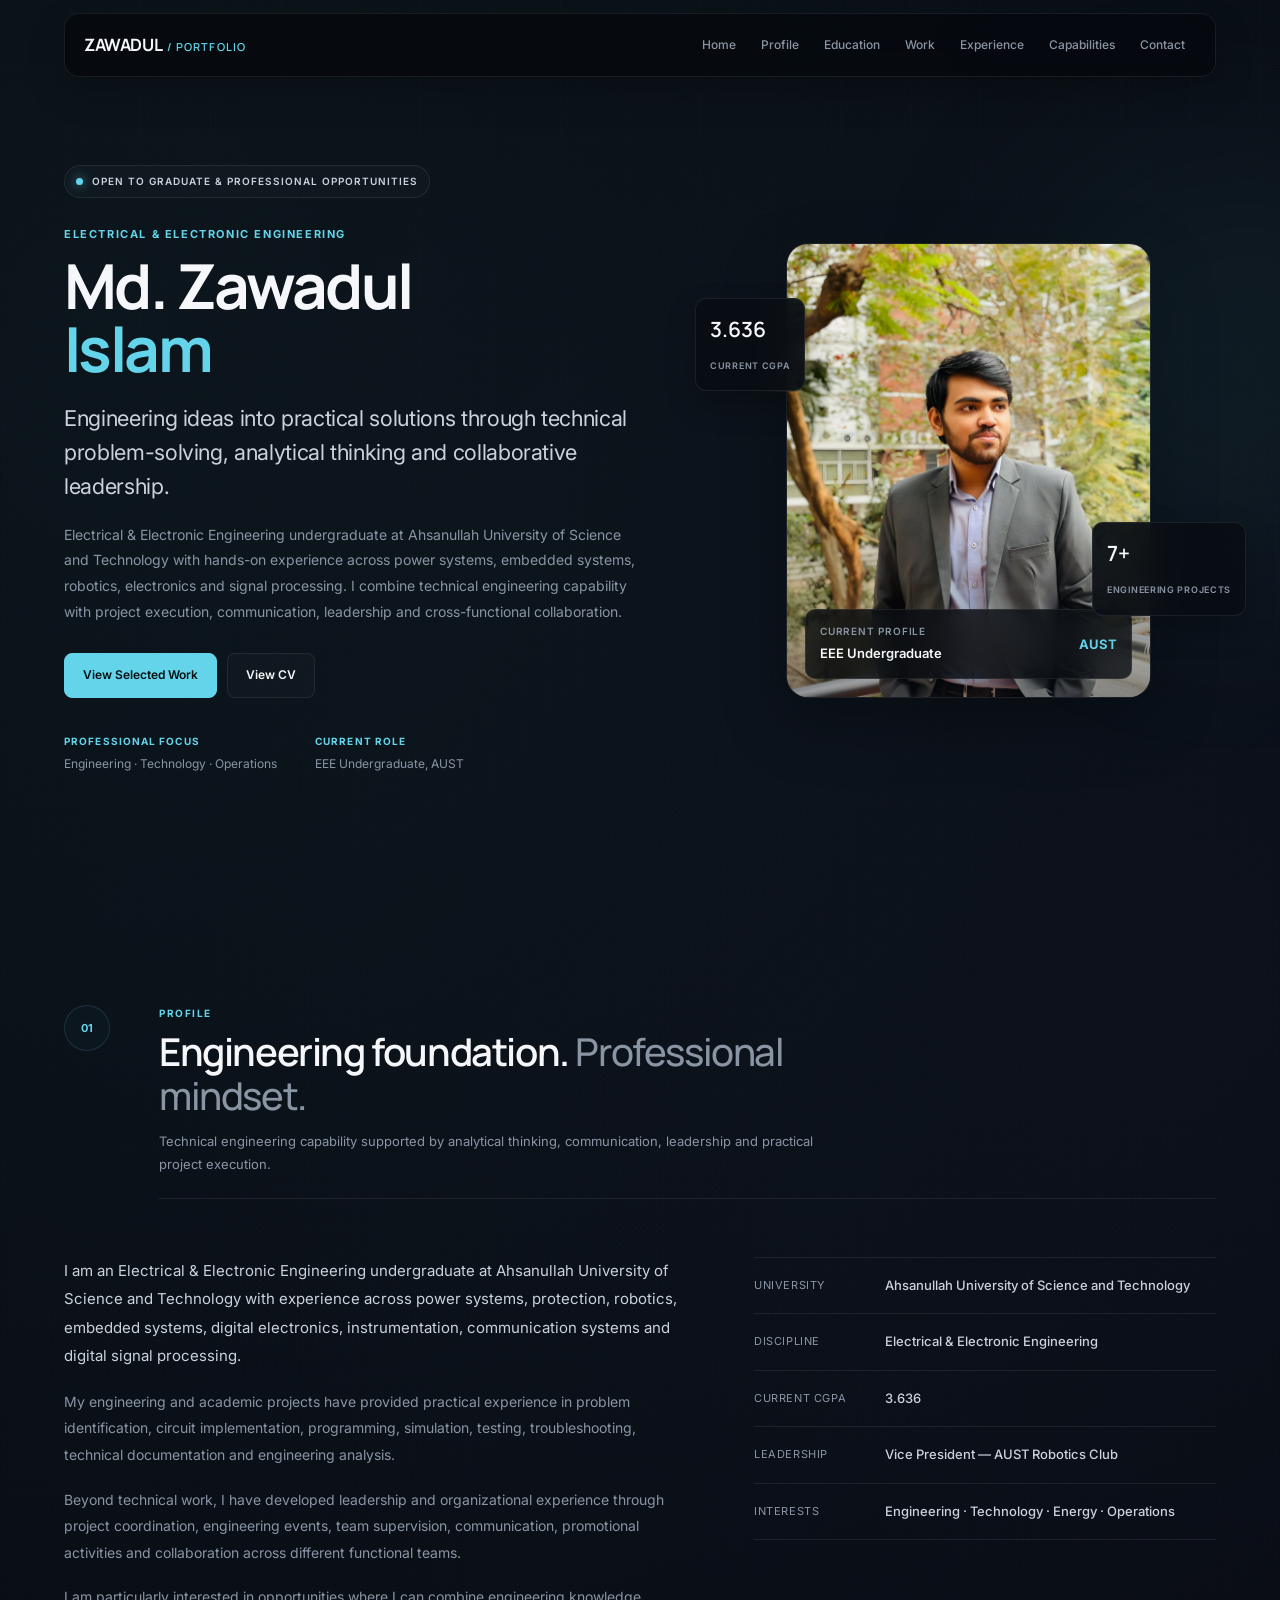
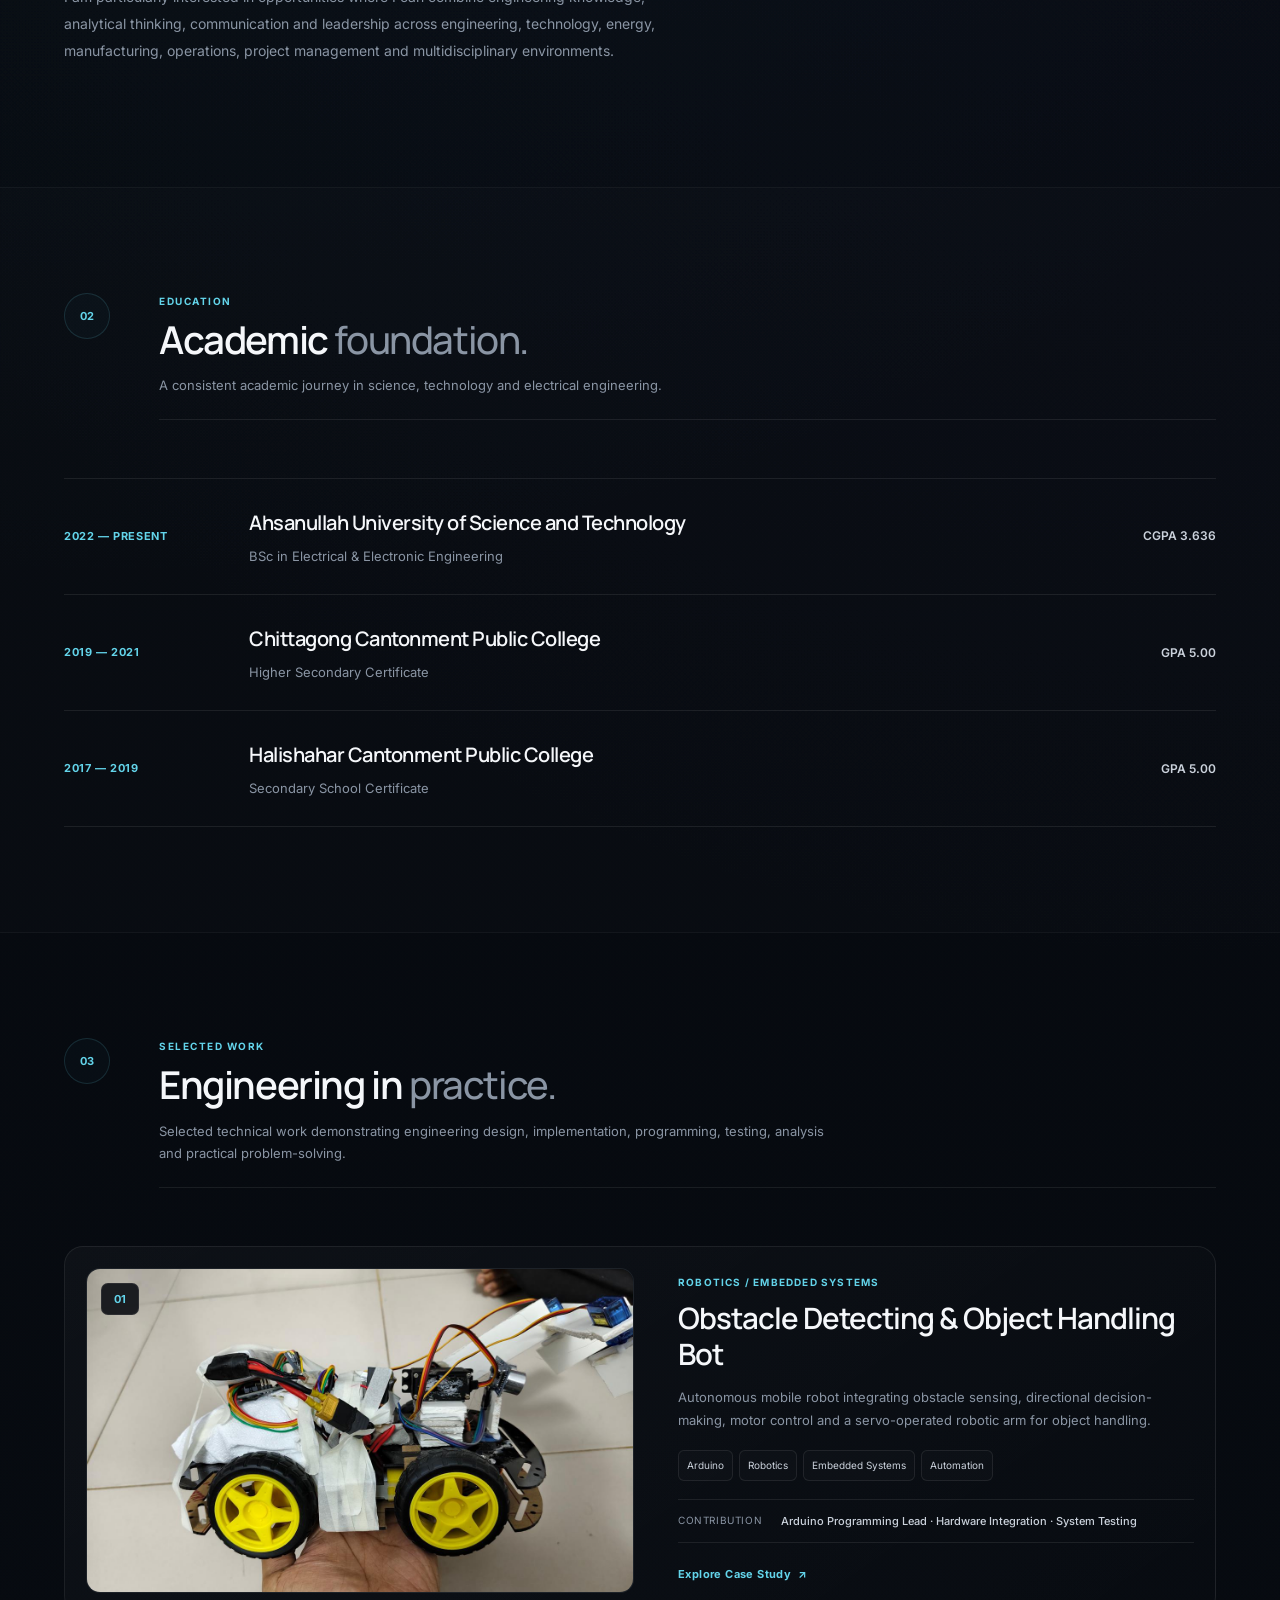
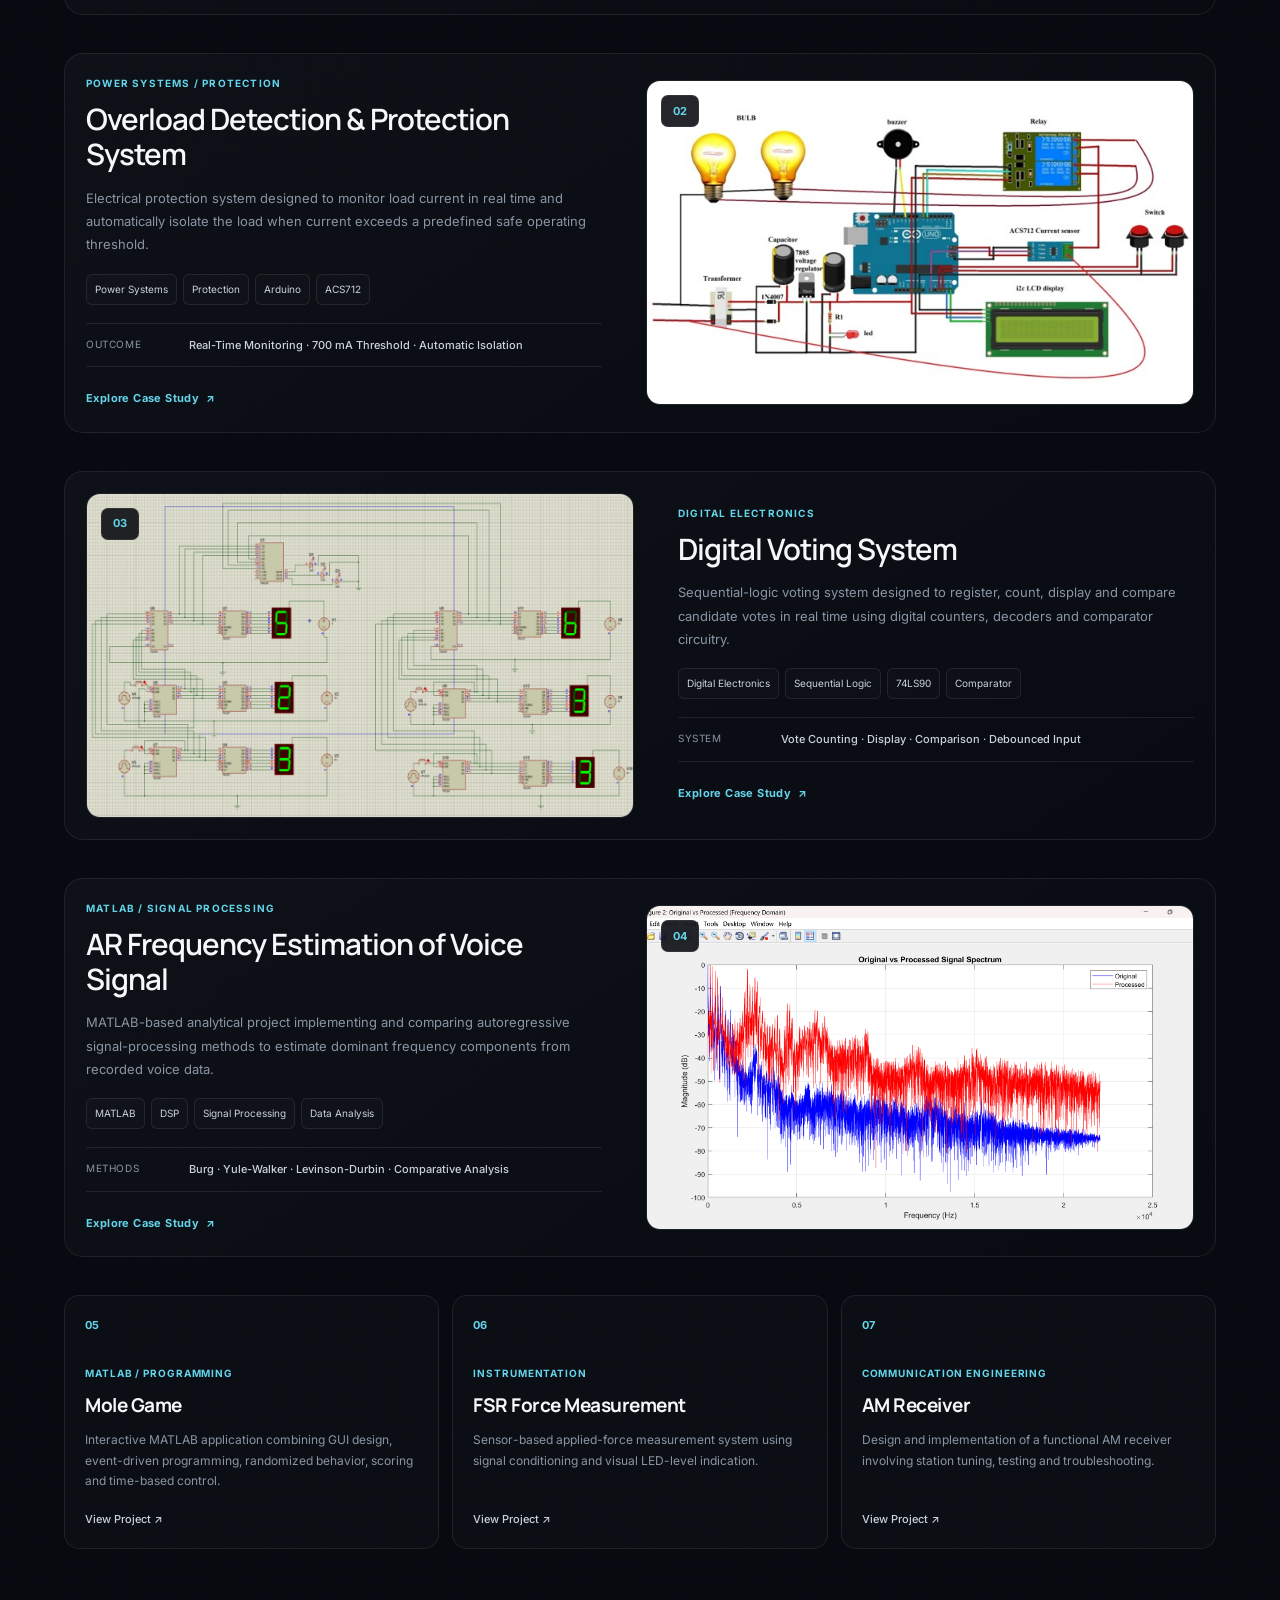
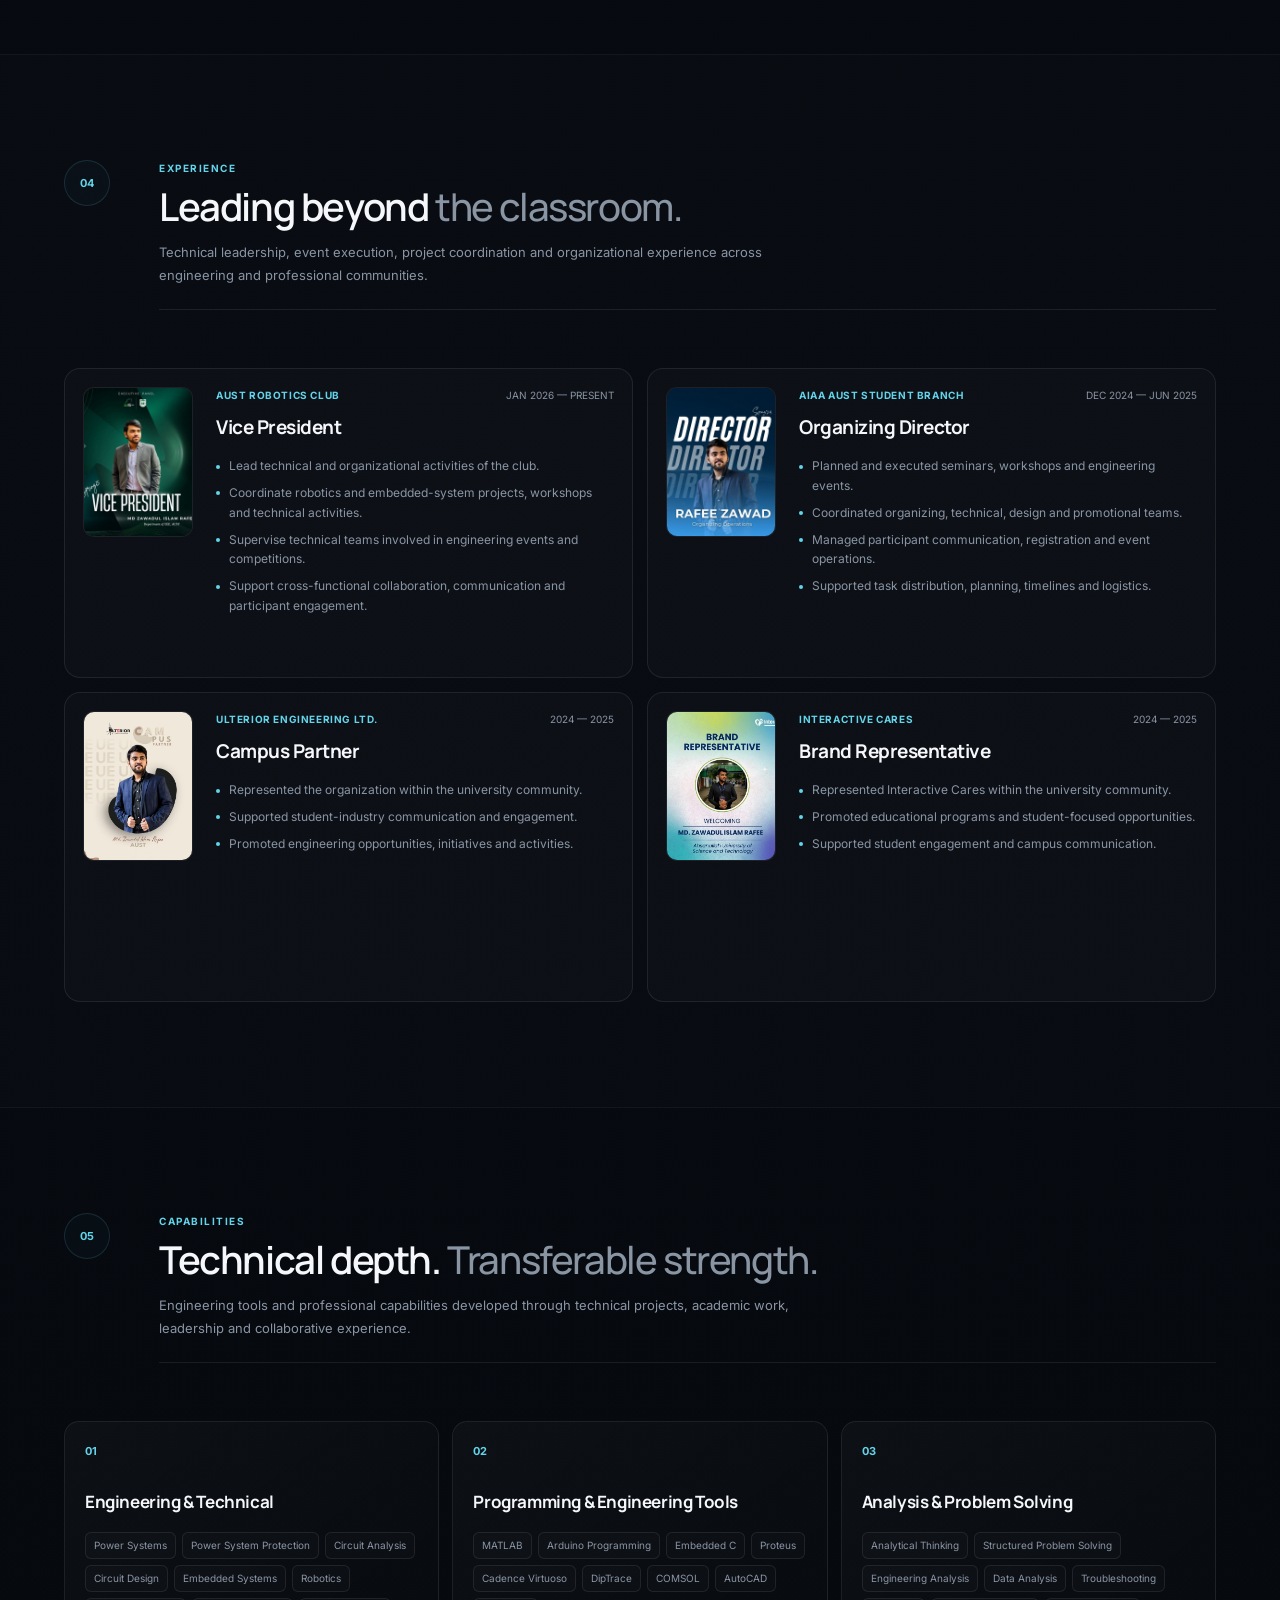
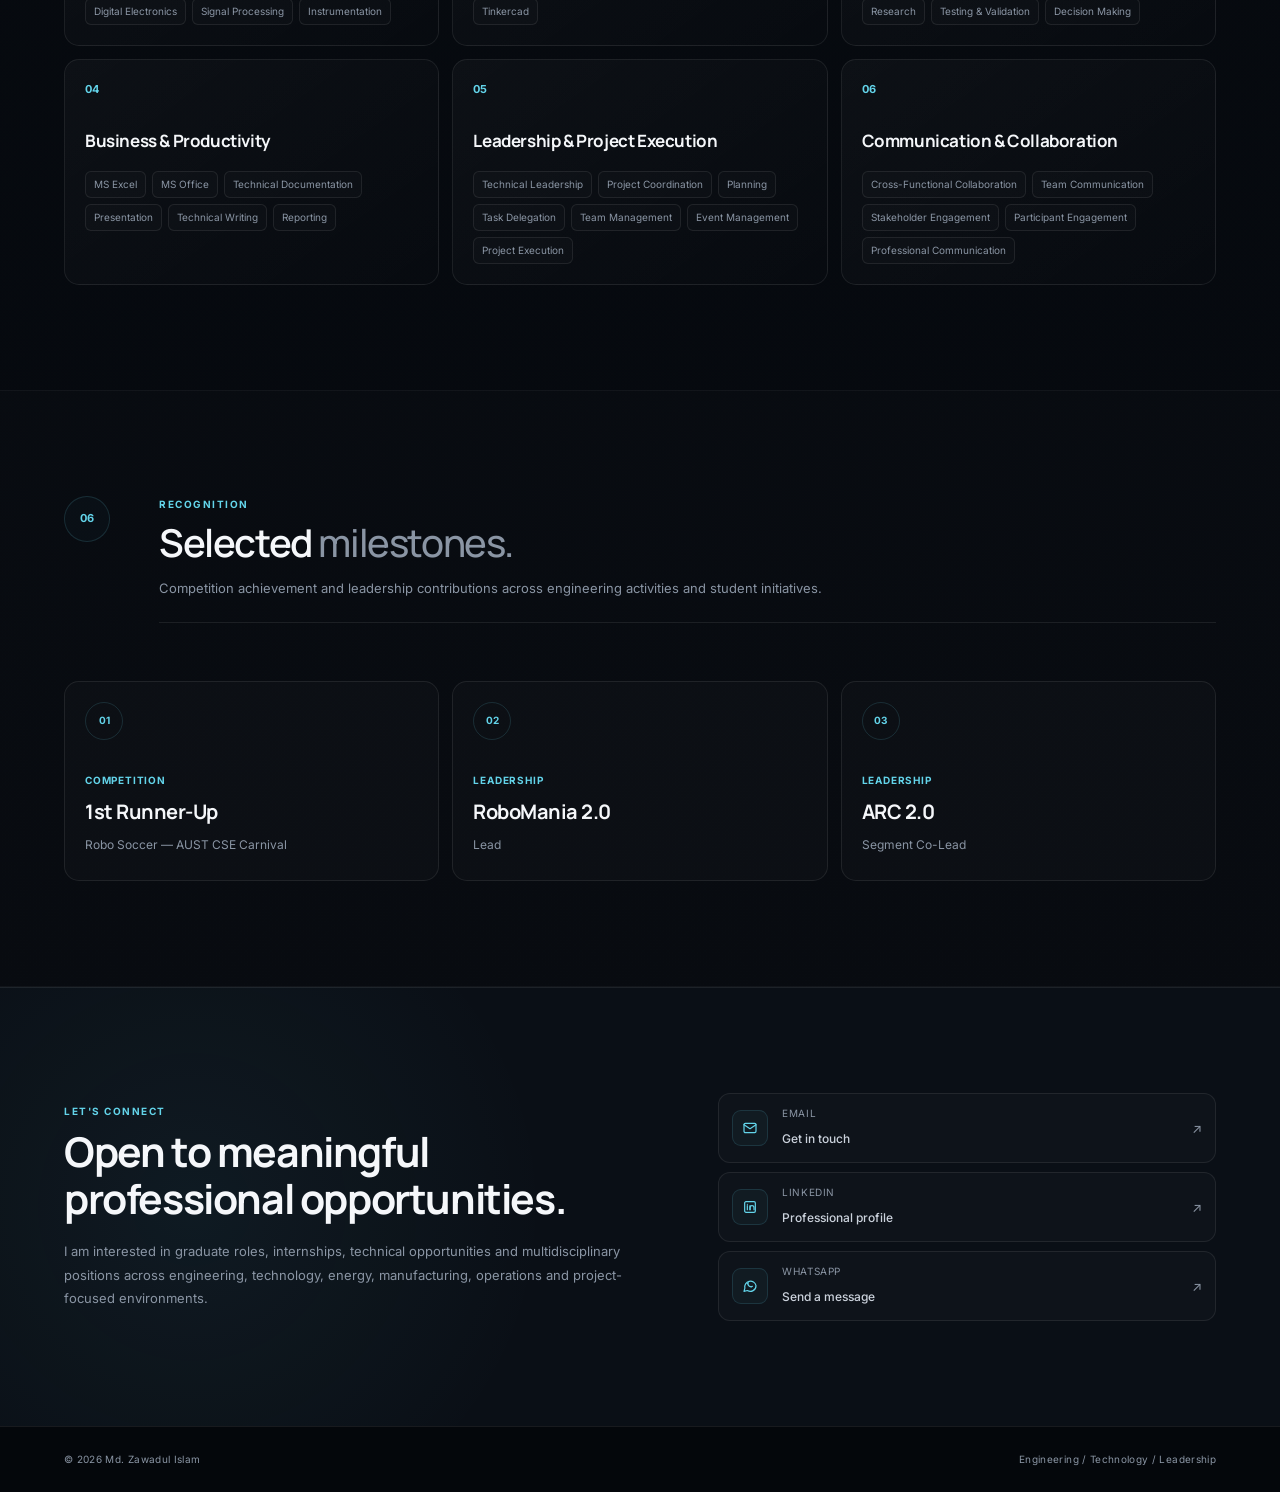
==== commit 1b6a037c: "up" ====
--- a/index.html
+++ b/index.html
@@ -16,10 +16,28 @@
 
   <meta
     name="description"
-    content="Portfolio of Md. Zawadul Islam, an Electrical and Electronic Engineering undergraduate with experience in engineering projects, robotics, power systems, embedded systems, signal processing, technical leadership and project coordination."
+    content="Portfolio of Md. Zawadul Islam, an Electrical and Electronic Engineering undergraduate with experience in engineering projects, robotics, power systems, embedded systems, signal processing, leadership and project coordination."
   >
 
-  <link rel="stylesheet" href="style.css">
+  <meta
+    property="og:title"
+    content="Md. Zawadul Islam | Engineering Portfolio"
+  >
+
+  <meta
+    property="og:description"
+    content="Electrical & Electronic Engineering portfolio featuring technical projects, leadership experience and multidisciplinary engineering work."
+  >
+
+  <meta
+    property="og:image"
+    content="assets/images/portfolio-preview.jpg"
+  >
+
+  <meta
+    property="og:type"
+    content="website"
+  >
 
   <link
     rel="icon"
@@ -27,33 +45,45 @@
     href="assets/images/favicon.png"
   >
 
+  <link
+    rel="stylesheet"
+    href="style.css"
+  >
+
 </head>
 
 
 <body>
 
 
-  <!-- =========================================
+  <!-- =====================================================
        NAVIGATION
-  ========================================== -->
+  ====================================================== -->
 
   <header class="header">
 
     <nav class="navbar container">
 
-      <a href="#home" class="logo">
-        ZAWADUL<span> | PORTFOLIO</span>
+      <a
+        href="#home"
+        class="logo"
+      >
+        ZAWADUL
+        <span>/ PORTFOLIO</span>
       </a>
 
 
-      <ul class="nav-links" id="navLinks">
+      <ul
+        class="nav-links"
+        id="navLinks"
+      >
 
         <li>
           <a href="#home">Home</a>
         </li>
 
         <li>
-          <a href="#about">About</a>
+          <a href="#profile">Profile</a>
         </li>
 
         <li>
@@ -61,7 +91,7 @@
         </li>
 
         <li>
-          <a href="#projects">Projects</a>
+          <a href="#work">Work</a>
         </li>
 
         <li>
@@ -69,7 +99,7 @@
         </li>
 
         <li>
-          <a href="#skills">Skills</a>
+          <a href="#capabilities">Capabilities</a>
         </li>
 
         <li>
@@ -96,139 +126,188 @@
   <main>
 
 
-    <!-- =========================================
+    <!-- =====================================================
          HERO
-    ========================================== -->
-
-    <section class="hero" id="home">
-
-      <div class="container hero-grid">
-
+    ====================================================== -->
+
+    <section
+      class="hero"
+      id="home"
+    >
+
+      <div class="container hero-layout">
+
+
+        <!-- HERO CONTENT -->
 
         <div class="hero-content">
 
-          <p class="hero-label">
-            ENGINEERING • TECHNOLOGY • LEADERSHIP
+
+          <div class="hero-status">
+
+            <span class="status-dot"></span>
+
+            OPEN TO GRADUATE & PROFESSIONAL OPPORTUNITIES
+
+          </div>
+
+
+          <p class="hero-kicker">
+            ELECTRICAL & ELECTRONIC ENGINEERING
           </p>
 
 
           <h1>
-            Hi, I'm
-            <span>Md. Zawadul Islam</span>
+            Md. Zawadul
+            <span>Islam</span>
           </h1>
 
 
-          <h2>
-            Building practical solutions through engineering,
-            analysis and collaborative leadership.
-          </h2>
-
-
-          <p class="hero-description">
+          <p class="hero-lead">
+
+            Engineering ideas into practical solutions through
+            technical problem-solving, analytical thinking
+            and collaborative leadership.
+
+          </p>
+
+
+          <p class="hero-copy">
 
             Electrical & Electronic Engineering undergraduate at
             Ahsanullah University of Science and Technology with
             hands-on experience across power systems, embedded systems,
-            robotics, signal processing and electronics.
-
-            I combine technical problem-solving with project execution,
-            team coordination and communication, and I am interested in
-            opportunities across engineering, technology, operations,
-            energy and multidisciplinary business environments.
+            robotics, electronics and signal processing.
+
+            I combine technical engineering capability with project
+            execution, communication, leadership and cross-functional
+            collaboration.
 
           </p>
 
 
-          <div class="hero-tags">
-
-            <span>Engineering</span>
-
-            <span>Problem Solving</span>
-
-            <span>Project Leadership</span>
-
-            <span>Data & Analysis</span>
-
-          </div>
-
-
-          <div class="hero-buttons">
+          <div class="hero-actions">
 
             <a
-              href="#projects"
-              class="btn primary-btn"
+              href="#work"
+              class="button button-primary"
             >
-              Explore My Work
+              View Selected Work
             </a>
 
 
             <a
               href="assets/documents/Zawadul-Islam-CV-2026.pdf"
-              class="btn secondary-btn"
               target="_blank"
               rel="noopener noreferrer"
+              class="button button-secondary"
             >
               View CV
             </a>
 
           </div>
 
+
+          <div class="hero-meta">
+
+
+            <div class="hero-meta-item">
+
+              <span class="meta-label">
+                PROFESSIONAL FOCUS
+              </span>
+
+              <span>
+                Engineering · Technology · Operations
+              </span>
+
+            </div>
+
+
+            <div class="hero-meta-item">
+
+              <span class="meta-label">
+                CURRENT ROLE
+              </span>
+
+              <span>
+                EEE Undergraduate, AUST
+              </span>
+
+            </div>
+
+
+          </div>
+
+
         </div>
 
 
 
-        <div class="hero-visual">
-
-          <div class="profile-card">
-
-
-            <div class="profile-image-wrapper">
-
-              <img
-                src="assets/images/profile.jpg"
-                alt="Md. Zawadul Islam"
-                class="profile-image"
-              >
-
-            </div>
-
-
-            <div class="profile-card-content">
-
-              <div class="card-line"></div>
-
-
-              <p class="profile-label">
-                PROFESSIONAL PROFILE
-              </p>
-
-
-              <h3 class="profile-title">
-                EEE Undergraduate
-              </h3>
-
-
-              <p class="profile-university">
-                Ahsanullah University of Science and Technology
-              </p>
-
-
-              <div class="profile-skills">
-
-                <span>Engineering</span>
-
-                <span>Analysis</span>
-
-                <span>Leadership</span>
-
-                <span>Projects</span>
+        <!-- HERO PORTRAIT -->
+
+        <div class="hero-portrait">
+
+
+          <div class="portrait-frame">
+
+            <img
+              src="assets/images/profile.jpg"
+              alt="Md. Zawadul Islam"
+            >
+
+
+            <div class="portrait-overlay">
+
+              <div>
+
+                <small>
+                  CURRENT PROFILE
+                </small>
+
+                <strong>
+                  EEE Undergraduate
+                </strong>
 
               </div>
 
+              <span>
+                AUST
+              </span>
+
             </div>
 
           </div>
 
+
+
+          <div class="portrait-note portrait-note-one">
+
+            <span>
+              3.636
+            </span>
+
+            <small>
+              CURRENT CGPA
+            </small>
+
+          </div>
+
+
+
+          <div class="portrait-note portrait-note-two">
+
+            <span>
+              7+
+            </span>
+
+            <small>
+              ENGINEERING PROJECTS
+            </small>
+
+          </div>
+
+
         </div>
 
 
@@ -238,42 +317,55 @@
 
 
 
-    <!-- =========================================
-         ABOUT
-    ========================================== -->
-
-    <section class="section" id="about">
+    <!-- =====================================================
+         PROFILE
+    ====================================================== -->
+
+    <section
+      class="section"
+      id="profile"
+    >
 
       <div class="container">
 
 
-        <div class="section-heading">
-
-          <p>
-            01 / ABOUT
-          </p>
-
-
-          <h2>
-            About Me
-          </h2>
-
-
-          <span>
-            Technical engineering capability combined with
-            analytical thinking, project execution and leadership.
-          </span>
+        <div class="section-intro">
+
+          <div class="section-code">
+            01
+          </div>
+
+
+          <div class="section-intro-main">
+
+            <p class="section-eyebrow">
+              PROFILE
+            </p>
+
+            <h2>
+              Engineering foundation.
+              <span>Professional mindset.</span>
+            </h2>
+
+            <p>
+              Technical engineering capability supported by
+              analytical thinking, communication, leadership
+              and practical project execution.
+            </p>
+
+          </div>
 
         </div>
 
 
 
-        <div class="about-grid">
-
-
-          <div class="about-text">
-
-            <p>
+        <div class="profile-layout">
+
+
+          <div class="profile-story">
+
+
+            <p class="profile-opening">
 
               I am an Electrical & Electronic Engineering undergraduate
               at Ahsanullah University of Science and Technology with
@@ -286,95 +378,110 @@
 
             <p>
 
-              My academic and technical projects have given me practical
-              experience in problem identification, circuit implementation,
-              programming, simulation, testing, troubleshooting, technical
-              documentation and engineering analysis.
+              My engineering and academic projects have provided
+              practical experience in problem identification,
+              circuit implementation, programming, simulation,
+              testing, troubleshooting, technical documentation
+              and engineering analysis.
 
             </p>
 
 
             <p>
 
-              Beyond technical work, I have held leadership and
-              organizational roles involving project coordination,
+              Beyond technical work, I have developed leadership and
+              organizational experience through project coordination,
               engineering events, team supervision, communication,
-              promotional activities and collaboration across different
-              functional teams.
+              promotional activities and collaboration across
+              different functional teams.
 
             </p>
 
 
             <p>
 
-              I am interested in opportunities where I can combine
-              engineering knowledge, analytical thinking, communication
-              and leadership to contribute to engineering, technology,
-              operations, energy, manufacturing, project management or
-              other multidisciplinary business environments.
+              I am particularly interested in opportunities where I can
+              combine engineering knowledge, analytical thinking,
+              communication and leadership across engineering,
+              technology, energy, manufacturing, operations,
+              project management and multidisciplinary environments.
 
             </p>
 
+
           </div>
 
 
 
-          <div class="about-stats">
-
-
-            <div class="stat-card">
-
-              <h3>
+          <aside class="profile-panel">
+
+
+            <div class="profile-panel-row">
+
+              <span>
+                University
+              </span>
+
+              <strong>
+                Ahsanullah University of Science and Technology
+              </strong>
+
+            </div>
+
+
+            <div class="profile-panel-row">
+
+              <span>
+                Discipline
+              </span>
+
+              <strong>
+                Electrical & Electronic Engineering
+              </strong>
+
+            </div>
+
+
+            <div class="profile-panel-row">
+
+              <span>
+                Current CGPA
+              </span>
+
+              <strong>
                 3.636
-              </h3>
-
-              <p>
-                Current CGPA
-              </p>
-
-            </div>
-
-
-            <div class="stat-card">
-
-              <h3>
-                7+
-              </h3>
-
-              <p>
-                Engineering Projects
-              </p>
-
-            </div>
-
-
-            <div class="stat-card">
-
-              <h3>
-                VP
-              </h3>
-
-              <p>
-                AUST Robotics Club
-              </p>
-
-            </div>
-
-
-            <div class="stat-card">
-
-              <h3>
-                EEE
-              </h3>
-
-              <p>
-                Engineering & Technology
-              </p>
-
-            </div>
-
-
-          </div>
+              </strong>
+
+            </div>
+
+
+            <div class="profile-panel-row">
+
+              <span>
+                Leadership
+              </span>
+
+              <strong>
+                Vice President — AUST Robotics Club
+              </strong>
+
+            </div>
+
+
+            <div class="profile-panel-row">
+
+              <span>
+                Interests
+              </span>
+
+              <strong>
+                Engineering · Technology · Energy · Operations
+              </strong>
+
+            </div>
+
+
+          </aside>
 
 
         </div>
@@ -386,120 +493,131 @@
 
 
 
-    <!-- =========================================
+    <!-- =====================================================
          EDUCATION
-    ========================================== -->
+    ====================================================== -->
 
     <section
-      class="section alternate-section"
+      class="section section-soft"
       id="education"
     >
 
       <div class="container">
 
 
-        <div class="section-heading">
-
-          <p>
-            02 / EDUCATION
-          </p>
-
-
-          <h2>
-            Academic Background
-          </h2>
+        <div class="section-intro">
+
+          <div class="section-code">
+            02
+          </div>
+
+
+          <div class="section-intro-main">
+
+            <p class="section-eyebrow">
+              EDUCATION
+            </p>
+
+            <h2>
+              Academic
+              <span>foundation.</span>
+            </h2>
+
+            <p>
+              A consistent academic journey in science,
+              technology and electrical engineering.
+            </p>
+
+          </div>
 
         </div>
 
 
 
-        <div class="timeline">
-
-
-          <div class="timeline-item">
-
-            <div class="timeline-date">
-              2022 — Present
-            </div>
-
-
-            <div class="timeline-content">
+        <div class="education-list">
+
+
+          <article class="education-item">
+
+            <div class="education-year">
+              2022 — PRESENT
+            </div>
+
+
+            <div class="education-detail">
 
               <h3>
                 Ahsanullah University of Science and Technology
               </h3>
 
-
-              <h4>
+              <p>
                 BSc in Electrical & Electronic Engineering
-              </h4>
-
-
-              <p>
-                CGPA: 3.636
               </p>
 
             </div>
 
-          </div>
-
-
-
-          <div class="timeline-item">
-
-            <div class="timeline-date">
+
+            <div class="education-result">
+              CGPA 3.636
+            </div>
+
+          </article>
+
+
+
+          <article class="education-item">
+
+            <div class="education-year">
               2019 — 2021
             </div>
 
 
-            <div class="timeline-content">
+            <div class="education-detail">
 
               <h3>
                 Chittagong Cantonment Public College
               </h3>
 
-
-              <h4>
+              <p>
                 Higher Secondary Certificate
-              </h4>
-
-
-              <p>
-                GPA: 5.00
               </p>
 
             </div>
 
-          </div>
-
-
-
-          <div class="timeline-item">
-
-            <div class="timeline-date">
+
+            <div class="education-result">
+              GPA 5.00
+            </div>
+
+          </article>
+
+
+
+          <article class="education-item">
+
+            <div class="education-year">
               2017 — 2019
             </div>
 
 
-            <div class="timeline-content">
+            <div class="education-detail">
 
               <h3>
                 Halishahar Cantonment Public College
               </h3>
 
-
-              <h4>
+              <p>
                 Secondary School Certificate
-              </h4>
-
-
-              <p>
-                GPA: 5.00
               </p>
 
             </div>
 
-          </div>
+
+            <div class="education-result">
+              GPA 5.00
+            </div>
+
+          </article>
 
 
         </div>
@@ -511,82 +629,79 @@
 
 
 
-    <!-- =========================================
-         PROJECTS
-    ========================================== -->
+    <!-- =====================================================
+         SELECTED WORK
+    ====================================================== -->
 
     <section
       class="section"
-      id="projects"
+      id="work"
     >
 
       <div class="container">
 
 
-        <div class="section-heading">
-
-          <p>
-            03 / SELECTED WORK
-          </p>
-
-
-          <h2>
-            Engineering Projects
-          </h2>
-
-
-          <span>
-
-            Practical projects demonstrating problem-solving,
-            engineering design, implementation, testing,
-            analysis and technical decision-making.
-
-          </span>
+        <div class="section-intro">
+
+          <div class="section-code">
+            03
+          </div>
+
+
+          <div class="section-intro-main">
+
+            <p class="section-eyebrow">
+              SELECTED WORK
+            </p>
+
+            <h2>
+              Engineering in
+              <span>practice.</span>
+            </h2>
+
+            <p>
+              Selected technical work demonstrating engineering
+              design, implementation, programming, testing,
+              analysis and practical problem-solving.
+            </p>
+
+          </div>
 
         </div>
 
 
 
-        <div class="projects-grid">
+        <div class="work-list">
 
 
           <!-- PROJECT 01 -->
 
-          <article class="project-card featured-project">
-
-            <div class="project-number">
-              01
-            </div>
-
-
-            <div class="project-preview">
+          <article class="work-item">
+
+            <div class="work-image">
 
               <img
                 src="assets/projects/obstacle-bot/robot-front.jpg"
                 alt="Obstacle Detecting and Object Handling Bot"
               >
 
-            </div>
-
-
-            <div class="project-content">
-
-
-              <div class="project-tags">
-
-                <span>Arduino</span>
-
-                <span>Robotics</span>
-
-                <span>Embedded Systems</span>
-
-                <span>Automation</span>
-
-              </div>
+              <span class="work-index">
+                01
+              </span>
+
+            </div>
+
+
+            <div class="work-content">
+
+              <p class="work-category">
+                ROBOTICS / EMBEDDED SYSTEMS
+              </p>
 
 
               <h3>
-                Obstacle Detecting & Object Handling Bot
+                Obstacle Detecting &
+                Object Handling Bot
               </h3>
 
 
@@ -599,26 +714,37 @@
               </p>
 
 
-              <div class="project-highlight">
+              <div class="work-tags">
+
+                <span>Arduino</span>
+                <span>Robotics</span>
+                <span>Embedded Systems</span>
+                <span>Automation</span>
+
+              </div>
+
+
+              <div class="work-detail">
+
+                <span>
+                  Contribution
+                </span>
 
                 <strong>
-                  Contribution:
+                  Arduino Programming Lead · Hardware Integration · System Testing
                 </strong>
-
-                Arduino Programming Lead • Hardware Integration •
-                System Testing
 
               </div>
 
 
               <a
                 href="projects/obstacle-handling-bot.html"
-                class="project-link"
+                class="text-link"
               >
-                View Case Study ↗
+                Explore Case Study
+                <span>↗</span>
               </a>
 
-
             </div>
 
           </article>
@@ -627,73 +753,76 @@
 
           <!-- PROJECT 02 -->
 
-          <article class="project-card featured-project">
-
-            <div class="project-number">
-              02
-            </div>
-
-
-            <div class="project-preview">
+          <article class="work-item work-item-reverse">
+
+            <div class="work-image">
 
               <img
                 src="assets/projects/overload-protection/overload-hardware.jpg"
                 alt="Overload Detection and Protection System"
               >
 
-            </div>
-
-
-            <div class="project-content">
-
-
-              <div class="project-tags">
+              <span class="work-index">
+                02
+              </span>
+
+            </div>
+
+
+            <div class="work-content">
+
+              <p class="work-category">
+                POWER SYSTEMS / PROTECTION
+              </p>
+
+
+              <h3>
+                Overload Detection &
+                Protection System
+              </h3>
+
+
+              <p>
+
+                Electrical protection system designed to monitor
+                load current in real time and automatically isolate
+                the load when current exceeds a predefined safe
+                operating threshold.
+
+              </p>
+
+
+              <div class="work-tags">
 
                 <span>Power Systems</span>
-
                 <span>Protection</span>
-
                 <span>Arduino</span>
-
                 <span>ACS712</span>
 
               </div>
 
 
-              <h3>
-                Overload Detection & Protection System
-              </h3>
-
-
-              <p>
-
-                Electrical protection system that monitors load
-                current in real time and isolates the load when
-                current exceeds a predefined safe operating threshold.
-
-              </p>
-
-
-              <div class="project-highlight">
+              <div class="work-detail">
+
+                <span>
+                  Outcome
+                </span>
 
                 <strong>
-                  Outcome:
+                  Real-Time Monitoring · 700 mA Threshold · Automatic Isolation
                 </strong>
-
-                Real-Time Monitoring • 700 mA Protection Threshold •
-                Automatic Load Isolation
 
               </div>
 
 
               <a
                 href="projects/overload-protection.html"
-                class="project-link"
+                class="text-link"
               >
-                View Case Study ↗
+                Explore Case Study
+                <span>↗</span>
               </a>
 
-
             </div>
 
           </article>
@@ -702,72 +831,75 @@
 
           <!-- PROJECT 03 -->
 
-          <article class="project-card">
-
-            <div class="project-number">
-              03
-            </div>
-
-
-            <div class="project-preview">
+          <article class="work-item">
+
+            <div class="work-image">
 
               <img
                 src="assets/projects/digital-voting/circuit-diagram.png"
-                alt="Digital Voting System circuit diagram"
+                alt="Digital Voting System"
               >
 
-            </div>
-
-
-            <div class="project-content">
-
-
-              <div class="project-tags">
+              <span class="work-index">
+                03
+              </span>
+
+            </div>
+
+
+            <div class="work-content">
+
+              <p class="work-category">
+                DIGITAL ELECTRONICS
+              </p>
+
+
+              <h3>
+                Digital Voting System
+              </h3>
+
+
+              <p>
+
+                Sequential-logic voting system designed to register,
+                count, display and compare candidate votes in real
+                time using digital counters, decoders and comparator
+                circuitry.
+
+              </p>
+
+
+              <div class="work-tags">
 
                 <span>Digital Electronics</span>
-
                 <span>Sequential Logic</span>
-
                 <span>74LS90</span>
-
                 <span>Comparator</span>
 
               </div>
 
 
-              <h3>
-                Digital Voting System Using Sequential Logic Circuits
-              </h3>
-
-
-              <p>
-
-                Sequential-logic voting system designed to register,
-                count, display and compare candidate votes in real time
-                using counters, decoders and comparator circuitry.
-
-              </p>
-
-
-              <div class="project-highlight">
+              <div class="work-detail">
+
+                <span>
+                  System
+                </span>
 
                 <strong>
-                  Core System:
+                  Vote Counting · Display · Comparison · Debounced Input
                 </strong>
-
-                Counting • Display • Comparison • Debounced Input
 
               </div>
 
 
               <a
                 href="projects/digital-voting-system.html"
-                class="project-link"
+                class="text-link"
               >
-                View Case Study ↗
+                Explore Case Study
+                <span>↗</span>
               </a>
 
-
             </div>
 
           </article>
@@ -776,41 +908,32 @@
 
           <!-- PROJECT 04 -->
 
-          <article class="project-card">
-
-            <div class="project-number">
-              04
-            </div>
-
-
-            <div class="project-preview">
+          <article class="work-item work-item-reverse">
+
+            <div class="work-image">
 
               <img
                 src="assets/projects/ar-frequency/pic2.png"
-                alt="AR Frequency Estimation MATLAB result"
+                alt="AR Frequency Estimation"
               >
 
-            </div>
-
-
-            <div class="project-content">
-
-
-              <div class="project-tags">
-
-                <span>MATLAB</span>
-
-                <span>DSP</span>
-
-                <span>Data Analysis</span>
-
-                <span>Signal Processing</span>
-
-              </div>
+              <span class="work-index">
+                04
+              </span>
+
+            </div>
+
+
+            <div class="work-content">
+
+              <p class="work-category">
+                MATLAB / SIGNAL PROCESSING
+              </p>
 
 
               <h3>
-                AR Frequency Estimation of Voice Signal
+                AR Frequency Estimation
+                of Voice Signal
               </h3>
 
 
@@ -818,251 +941,136 @@
 
                 MATLAB-based analytical project implementing and
                 comparing autoregressive signal-processing methods
-                to estimate dominant frequencies in a recorded
-                voice signal.
+                to estimate dominant frequency components from
+                recorded voice data.
 
               </p>
 
 
-              <div class="project-highlight">
+              <div class="work-tags">
+
+                <span>MATLAB</span>
+                <span>DSP</span>
+                <span>Signal Processing</span>
+                <span>Data Analysis</span>
+
+              </div>
+
+
+              <div class="work-detail">
+
+                <span>
+                  Methods
+                </span>
 
                 <strong>
-                  Analysis:
+                  Burg · Yule-Walker · Levinson-Durbin · Comparative Analysis
                 </strong>
-
-                Burg • Yule-Walker • Levinson-Durbin •
-                Comparative Evaluation
 
               </div>
 
 
               <a
                 href="projects/ar-frequency-estimation.html"
-                class="project-link"
+                class="text-link"
               >
-                View Case Study ↗
+                Explore Case Study
+                <span>↗</span>
               </a>
 
-
             </div>
 
           </article>
 
 
 
-          <!-- PROJECT 05 -->
-
-          <article class="project-card">
-
-            <div class="project-number">
-              05
-            </div>
-
-
-            <div class="project-preview">
-
-              <img
-                src="assets/projects/mole-game/mole-game-screen-1.png"
-                alt="MATLAB Mole Game application"
-              >
-
-            </div>
-
-
-            <div class="project-content">
-
-
-              <div class="project-tags">
-
-                <span>MATLAB</span>
-
-                <span>Programming</span>
-
-                <span>GUI</span>
-
-                <span>Logic Design</span>
-
-              </div>
-
+          <!-- OTHER PROJECTS -->
+
+          <div class="secondary-projects">
+
+
+            <article class="mini-project">
+
+              <span class="mini-index">
+                05
+              </span>
+
+              <p>
+                MATLAB / PROGRAMMING
+              </p>
 
               <h3>
-                Mole Game — MATLAB Application
+                Mole Game
               </h3>
 
+              <span>
+                Interactive MATLAB application combining GUI design,
+                event-driven programming, randomized behavior,
+                scoring and time-based control.
+              </span>
+
+              <a href="projects/mole-game.html">
+                View Project ↗
+              </a>
+
+            </article>
+
+
+
+            <article class="mini-project">
+
+              <span class="mini-index">
+                06
+              </span>
 
               <p>
-
-                Interactive MATLAB application combining graphical
-                visualization, event-driven programming, randomized
-                behavior, scoring and time-based control.
-
+                INSTRUMENTATION
               </p>
 
-
-              <div class="project-highlight">
-
-                <strong>
-                  Skills:
-                </strong>
-
-                Application Logic • Event Handling • Visualization
-
-              </div>
-
-
-              <a
-                href="projects/mole-game.html"
-                class="project-link"
-              >
-                View Case Study ↗
+              <h3>
+                FSR Force Measurement
+              </h3>
+
+              <span>
+                Sensor-based applied-force measurement system using
+                signal conditioning and visual LED-level indication.
+              </span>
+
+              <a href="projects/fsr-force-measurement.html">
+                View Project ↗
               </a>
 
-
-            </div>
-
-          </article>
-
-
-
-          <!-- PROJECT 06 -->
-
-          <article class="project-card">
-
-            <div class="project-number">
-              06
-            </div>
-
-
-            <div class="project-preview">
-
-              <img
-                src="assets/projects/fsr-force/fsr-hardware.jpg"
-                alt="Force Sensitive Resistor force measurement system"
-              >
-
-            </div>
-
-
-            <div class="project-content">
-
-
-              <div class="project-tags">
-
-                <span>Instrumentation</span>
-
-                <span>Sensor</span>
-
-                <span>Analog Electronics</span>
-
-                <span>Measurement</span>
-
-              </div>
-
+            </article>
+
+
+
+            <article class="mini-project">
+
+              <span class="mini-index">
+                07
+              </span>
+
+              <p>
+                COMMUNICATION ENGINEERING
+              </p>
 
               <h3>
-                Applied Force Measurement Using FSR
+                AM Receiver
               </h3>
 
-
-              <p>
-
-                Instrumentation system that senses applied force,
-                conditions the resulting electrical signal and
-                provides a visual force-level indication using
-                an LED bar-graph display.
-
-              </p>
-
-
-              <div class="project-highlight">
-
-                <strong>
-                  System:
-                </strong>
-
-                FSR Sensor • µA741 Signal Conditioning •
-                LM3914 Display
-
-              </div>
-
-
-              <a
-                href="projects/fsr-force-measurement.html"
-                class="project-link"
-              >
-                View Case Study ↗
+              <span>
+                Design and implementation of a functional AM receiver
+                involving station tuning, testing and troubleshooting.
+              </span>
+
+              <a href="projects/am-receiver.html">
+                View Project ↗
               </a>
 
-
-            </div>
-
-          </article>
-
-
-
-          <!-- PROJECT 07 -->
-
-          <article class="project-card">
-
-            <div class="project-number">
-              07
-            </div>
-
-
-            <div class="project-content">
-
-
-              <div class="project-tags">
-
-                <span>Communication</span>
-
-                <span>Electronics</span>
-
-                <span>AM</span>
-
-                <span>Hardware</span>
-
-              </div>
-
-
-              <h3>
-                Design & Implementation of an AM Receiver
-              </h3>
-
-
-              <p>
-
-                Communication engineering project focused on
-                designing and implementing a functional AM receiver,
-                including station tuning, hardware implementation,
-                testing and investigation of noise-reduction techniques.
-
-              </p>
-
-
-              <div class="project-highlight">
-
-                <strong>
-                  Focus:
-                </strong>
-
-                Circuit Design • Testing • Troubleshooting •
-                Communication Systems
-
-              </div>
-
-
-              <a
-                href="projects/am-receiver.html"
-                class="project-link"
-              >
-                View Case Study ↗
-              </a>
-
-
-            </div>
-
-          </article>
+            </article>
+
+
+          </div>
 
 
         </div>
@@ -1074,76 +1082,78 @@
 
 
 
-    <!-- =========================================
+    <!-- =====================================================
          EXPERIENCE
-    ========================================== -->
+    ====================================================== -->
 
     <section
-      class="section alternate-section"
+      class="section section-soft"
       id="experience"
     >
 
       <div class="container">
 
 
-        <div class="section-heading">
-
-          <p>
-            04 / EXPERIENCE
-          </p>
-
-
-          <h2>
-            Leadership & Professional Experience
-          </h2>
-
-
-          <span>
-
-            Experience in technical leadership, project coordination,
-            cross-functional collaboration, communication and
-            student-industry engagement.
-
-          </span>
+        <div class="section-intro">
+
+          <div class="section-code">
+            04
+          </div>
+
+
+          <div class="section-intro-main">
+
+            <p class="section-eyebrow">
+              EXPERIENCE
+            </p>
+
+            <h2>
+              Leading beyond
+              <span>the classroom.</span>
+            </h2>
+
+            <p>
+              Technical leadership, event execution, project
+              coordination and organizational experience across
+              engineering and professional communities.
+            </p>
+
+          </div>
 
         </div>
 
 
 
-        <div class="experience-list">
-
-
-          <!-- AUST ROBOTICS CLUB -->
-
-          <article class="experience-card">
-
-
-            <div class="experience-left">
-
-              <div class="experience-date">
-                Jan 2026 — Present
+        <div class="experience-grid">
+
+
+          <!-- ROBOTICS CLUB -->
+
+          <article class="experience-item">
+
+            <div class="experience-photo">
+
+              <img
+                src="assets/experience/robotics-club.jpg"
+                alt="AUST Robotics Club"
+              >
+
+            </div>
+
+
+            <div class="experience-info">
+
+              <div class="experience-top">
+
+                <p>
+                  AUST ROBOTICS CLUB
+                </p>
+
+                <span>
+                  JAN 2026 — PRESENT
+                </span>
+
               </div>
-
-
-              <div class="experience-photo">
-
-                <img
-                  src="assets/experience/robotics-club.jpg"
-                  alt="AUST Robotics Club"
-                >
-
-              </div>
-
-            </div>
-
-
-
-            <div class="experience-content">
-
-
-              <p class="organization">
-                AUST Robotics Club
-              </p>
 
 
               <h3>
@@ -1154,8 +1164,7 @@
               <ul>
 
                 <li>
-                  Lead technical and organizational activities
-                  of the robotics club.
+                  Lead technical and organizational activities of the club.
                 </li>
 
                 <li>
@@ -1169,18 +1178,12 @@
                 </li>
 
                 <li>
-                  Coordinate collaboration across departments and
-                  functional teams.
+                  Support cross-functional collaboration,
+                  communication and participant engagement.
                 </li>
 
-                <li>
-                  Support communication, promotional strategy and
-                  participant engagement.
-                </li>
-
               </ul>
 
-
             </div>
 
           </article>
@@ -1189,35 +1192,31 @@
 
           <!-- AIAA -->
 
-          <article class="experience-card">
-
-
-            <div class="experience-left">
-
-              <div class="experience-date">
-                Dec 2024 — Jun 2025
+          <article class="experience-item">
+
+            <div class="experience-photo">
+
+              <img
+                src="assets/experience/aiaa.jpg"
+                alt="AIAA AUST Student Branch"
+              >
+
+            </div>
+
+
+            <div class="experience-info">
+
+              <div class="experience-top">
+
+                <p>
+                  AIAA AUST STUDENT BRANCH
+                </p>
+
+                <span>
+                  DEC 2024 — JUN 2025
+                </span>
+
               </div>
-
-
-              <div class="experience-photo">
-
-                <img
-                  src="assets/experience/aiaa.jpg"
-                  alt="AIAA AUST Student Branch"
-                >
-
-              </div>
-
-            </div>
-
-
-
-            <div class="experience-content">
-
-
-              <p class="organization">
-                AIAA AUST Student Branch
-              </p>
 
 
               <h3>
@@ -1228,28 +1227,27 @@
               <ul>
 
                 <li>
-                  Planned and executed engineering seminars,
-                  workshops and technical events.
+                  Planned and executed seminars, workshops
+                  and engineering events.
                 </li>
 
                 <li>
-                  Coordinated organizing, technical, design and
-                  promotional teams.
+                  Coordinated organizing, technical,
+                  design and promotional teams.
                 </li>
 
                 <li>
                   Managed participant communication,
-                  registrations and event operations.
+                  registration and event operations.
                 </li>
 
                 <li>
-                  Supported task distribution, timelines,
-                  planning and logistics.
+                  Supported task distribution,
+                  planning, timelines and logistics.
                 </li>
 
               </ul>
 
-
             </div>
 
           </article>
@@ -1258,35 +1256,31 @@
 
           <!-- ULTERIOR -->
 
-          <article class="experience-card">
-
-
-            <div class="experience-left">
-
-              <div class="experience-date">
-                2024 — 2025
+          <article class="experience-item">
+
+            <div class="experience-photo">
+
+              <img
+                src="assets/experience/ulterior-engineering.jpg"
+                alt="Ulterior Engineering Ltd."
+              >
+
+            </div>
+
+
+            <div class="experience-info">
+
+              <div class="experience-top">
+
+                <p>
+                  ULTERIOR ENGINEERING LTD.
+                </p>
+
+                <span>
+                  2024 — 2025
+                </span>
+
               </div>
-
-
-              <div class="experience-photo">
-
-                <img
-                  src="assets/experience/ulterior-engineering.jpg"
-                  alt="Ulterior Engineering Ltd."
-                >
-
-              </div>
-
-            </div>
-
-
-
-            <div class="experience-content">
-
-
-              <p class="organization">
-                Ulterior Engineering Ltd.
-              </p>
 
 
               <h3>
@@ -1297,23 +1291,22 @@
               <ul>
 
                 <li>
-                  Represented the organization within the
-                  university community.
+                  Represented the organization within
+                  the university community.
                 </li>
 
                 <li>
-                  Supported communication and engagement between
-                  the organization and university students.
+                  Supported student-industry communication
+                  and engagement.
                 </li>
 
                 <li>
                   Promoted engineering opportunities,
-                  initiatives and activities among students.
+                  initiatives and activities.
                 </li>
 
               </ul>
 
-
             </div>
 
           </article>
@@ -1322,35 +1315,31 @@
 
           <!-- INTERACTIVE CARES -->
 
-          <article class="experience-card">
-
-
-            <div class="experience-left">
-
-              <div class="experience-date">
-                2024 — 2025
+          <article class="experience-item">
+
+            <div class="experience-photo">
+
+              <img
+                src="assets/experience/interactive-cares.jpg"
+                alt="Interactive Cares"
+              >
+
+            </div>
+
+
+            <div class="experience-info">
+
+              <div class="experience-top">
+
+                <p>
+                  INTERACTIVE CARES
+                </p>
+
+                <span>
+                  2024 — 2025
+                </span>
+
               </div>
-
-
-              <div class="experience-photo">
-
-                <img
-                  src="assets/experience/interactive-cares.jpg"
-                  alt="Interactive Cares"
-                >
-
-              </div>
-
-            </div>
-
-
-
-            <div class="experience-content">
-
-
-              <p class="organization">
-                Interactive Cares
-              </p>
 
 
               <h3>
@@ -1361,8 +1350,8 @@
               <ul>
 
                 <li>
-                  Represented Interactive Cares within the
-                  university community.
+                  Represented Interactive Cares within
+                  the university community.
                 </li>
 
                 <li>
@@ -1371,13 +1360,12 @@
                 </li>
 
                 <li>
-                  Supported student engagement and communication
-                  between the organization and campus audiences.
+                  Supported student engagement and
+                  campus communication.
                 </li>
 
               </ul>
 
-
             </div>
 
           </article>
@@ -1392,78 +1380,62 @@
 
 
 
-    <!-- =========================================
-         SKILLS & CAPABILITIES
-    ========================================== -->
+    <!-- =====================================================
+         CAPABILITIES
+    ====================================================== -->
 
     <section
       class="section"
-      id="skills"
+      id="capabilities"
     >
 
       <div class="container">
 
 
-        <div class="section-heading">
-
-          <p>
-            05 / CAPABILITIES
-          </p>
-
-
-          <h2>
-            Technical & Professional Toolkit
-          </h2>
-
-
-          <span>
-            Engineering knowledge, analytical capability and
-            professional skills developed through technical projects,
-            leadership roles and collaborative work.
-          </span>
+        <div class="section-intro">
+
+          <div class="section-code">
+            05
+          </div>
+
+
+          <div class="section-intro-main">
+
+            <p class="section-eyebrow">
+              CAPABILITIES
+            </p>
+
+            <h2>
+              Technical depth.
+              <span>Transferable strength.</span>
+            </h2>
+
+            <p>
+              Engineering tools and professional capabilities
+              developed through technical projects, academic work,
+              leadership and collaborative experience.
+            </p>
+
+          </div>
 
         </div>
 
 
 
-        <div class="skills-grid">
-
-
-          <!-- ENGINEERING -->
-
-          <div class="skill-category">
-
-            <h3 class="skill-title">
-
-              <span class="skill-icon">
-
-                <svg
-                  viewBox="0 0 24 24"
-                  fill="none"
-                  stroke="currentColor"
-                  stroke-width="1.8"
-                  stroke-linecap="round"
-                  stroke-linejoin="round"
-                >
-                  <rect x="7" y="7" width="10" height="10" rx="2"></rect>
-                  <path d="M9 1v3"></path>
-                  <path d="M15 1v3"></path>
-                  <path d="M9 20v3"></path>
-                  <path d="M15 20v3"></path>
-                  <path d="M20 9h3"></path>
-                  <path d="M20 14h3"></path>
-                  <path d="M1 9h3"></path>
-                  <path d="M1 14h3"></path>
-                </svg>
-
-              </span>
-
+        <div class="capability-grid">
+
+
+          <article class="capability-card">
+
+            <span class="capability-number">
+              01
+            </span>
+
+            <h3>
               Engineering & Technical
-
             </h3>
 
-
-            <div class="skill-list">
+            <div class="capability-list">
 
               <span>Power Systems</span>
               <span>Power System Protection</span>
@@ -1473,43 +1445,25 @@
               <span>Robotics</span>
               <span>Digital Electronics</span>
               <span>Signal Processing</span>
-              <span>Measurement & Instrumentation</span>
-
-            </div>
-
-          </div>
-
-
-
-          <!-- PROGRAMMING -->
-
-          <div class="skill-category">
-
-            <h3 class="skill-title">
-
-              <span class="skill-icon">
-
-                <svg
-                  viewBox="0 0 24 24"
-                  fill="none"
-                  stroke="currentColor"
-                  stroke-width="1.8"
-                  stroke-linecap="round"
-                  stroke-linejoin="round"
-                >
-                  <path d="m8 9-3 3 3 3"></path>
-                  <path d="m16 9 3 3-3 3"></path>
-                  <path d="m14 5-4 14"></path>
-                </svg>
-
-              </span>
-
+              <span>Instrumentation</span>
+
+            </div>
+
+          </article>
+
+
+
+          <article class="capability-card">
+
+            <span class="capability-number">
+              02
+            </span>
+
+            <h3>
               Programming & Engineering Tools
-
             </h3>
 
-
-            <div class="skill-list">
+            <div class="capability-list">
 
               <span>MATLAB</span>
               <span>Arduino Programming</span>
@@ -1523,83 +1477,48 @@
 
             </div>
 
-          </div>
-
-
-
-          <!-- ANALYSIS -->
-
-          <div class="skill-category">
-
-            <h3 class="skill-title">
-
-              <span class="skill-icon">
-
-                <svg
-                  viewBox="0 0 24 24"
-                  fill="none"
-                  stroke="currentColor"
-                  stroke-width="1.8"
-                  stroke-linecap="round"
-                  stroke-linejoin="round"
-                >
-                  <path d="M3 3v18h18"></path>
-                  <path d="m7 16 4-5 4 3 5-7"></path>
-                </svg>
-
-              </span>
-
+          </article>
+
+
+
+          <article class="capability-card">
+
+            <span class="capability-number">
+              03
+            </span>
+
+            <h3>
               Analysis & Problem Solving
-
             </h3>
 
-
-            <div class="skill-list">
+            <div class="capability-list">
 
               <span>Analytical Thinking</span>
               <span>Structured Problem Solving</span>
               <span>Engineering Analysis</span>
               <span>Data Analysis</span>
-              <span>Technical Troubleshooting</span>
+              <span>Troubleshooting</span>
               <span>Research</span>
               <span>Testing & Validation</span>
               <span>Decision Making</span>
 
             </div>
 
-          </div>
-
-
-
-          <!-- BUSINESS -->
-
-          <div class="skill-category">
-
-            <h3 class="skill-title">
-
-              <span class="skill-icon">
-
-                <svg
-                  viewBox="0 0 24 24"
-                  fill="none"
-                  stroke="currentColor"
-                  stroke-width="1.8"
-                  stroke-linecap="round"
-                  stroke-linejoin="round"
-                >
-                  <rect x="3" y="7" width="18" height="13" rx="2"></rect>
-                  <path d="M8 7V5a2 2 0 0 1 2-2h4a2 2 0 0 1 2 2v2"></path>
-                  <path d="M3 12h18"></path>
-                </svg>
-
-              </span>
-
+          </article>
+
+
+
+          <article class="capability-card">
+
+            <span class="capability-number">
+              04
+            </span>
+
+            <h3>
               Business & Productivity
-
             </h3>
 
-
-            <div class="skill-list">
+            <div class="capability-list">
 
               <span>MS Excel</span>
               <span>MS Office</span>
@@ -1610,40 +1529,21 @@
 
             </div>
 
-          </div>
-
-
-
-          <!-- LEADERSHIP -->
-
-          <div class="skill-category">
-
-            <h3 class="skill-title">
-
-              <span class="skill-icon">
-
-                <svg
-                  viewBox="0 0 24 24"
-                  fill="none"
-                  stroke="currentColor"
-                  stroke-width="1.8"
-                  stroke-linecap="round"
-                  stroke-linejoin="round"
-                >
-                  <path d="M16 21v-2a4 4 0 0 0-4-4H6a4 4 0 0 0-4 4v2"></path>
-                  <circle cx="9" cy="7" r="4"></circle>
-                  <path d="M22 21v-2a4 4 0 0 0-3-3.87"></path>
-                  <path d="M16 3.13a4 4 0 0 1 0 7.75"></path>
-                </svg>
-
-              </span>
-
+          </article>
+
+
+
+          <article class="capability-card">
+
+            <span class="capability-number">
+              05
+            </span>
+
+            <h3>
               Leadership & Project Execution
-
             </h3>
 
-
-            <div class="skill-list">
+            <div class="capability-list">
 
               <span>Technical Leadership</span>
               <span>Project Coordination</span>
@@ -1655,39 +1555,21 @@
 
             </div>
 
-          </div>
-
-
-
-          <!-- COMMUNICATION -->
-
-          <div class="skill-category">
-
-            <h3 class="skill-title">
-
-              <span class="skill-icon">
-
-                <svg
-                  viewBox="0 0 24 24"
-                  fill="none"
-                  stroke="currentColor"
-                  stroke-width="1.8"
-                  stroke-linecap="round"
-                  stroke-linejoin="round"
-                >
-                  <path d="M21 15a4 4 0 0 1-4 4H8l-5 3V7a4 4 0 0 1 4-4h10a4 4 0 0 1 4 4z"></path>
-                  <path d="M8 9h8"></path>
-                  <path d="M8 13h5"></path>
-                </svg>
-
-              </span>
-
+          </article>
+
+
+
+          <article class="capability-card">
+
+            <span class="capability-number">
+              06
+            </span>
+
+            <h3>
               Communication & Collaboration
-
             </h3>
 
-
-            <div class="skill-list">
+            <div class="capability-list">
 
               <span>Cross-Functional Collaboration</span>
               <span>Team Communication</span>
@@ -1697,228 +1579,183 @@
 
             </div>
 
+          </article>
+
+
+        </div>
+
+
+      </div>
+
+    </section>
+
+
+
+    <!-- =====================================================
+         RECOGNITION
+    ====================================================== -->
+
+    <section
+      class="section section-soft"
+      id="recognition"
+    >
+
+      <div class="container">
+
+
+        <div class="section-intro">
+
+          <div class="section-code">
+            06
           </div>
 
 
+          <div class="section-intro-main">
+
+            <p class="section-eyebrow">
+              RECOGNITION
+            </p>
+
+            <h2>
+              Selected
+              <span>milestones.</span>
+            </h2>
+
+            <p>
+              Competition achievement and leadership contributions
+              across engineering activities and student initiatives.
+            </p>
+
+          </div>
+
         </div>
 
 
+
+        <div class="recognition-grid">
+
+
+          <article class="recognition-card">
+
+            <div class="recognition-symbol">
+              01
+            </div>
+
+            <p>
+              COMPETITION
+            </p>
+
+            <h3>
+              1st Runner-Up
+            </h3>
+
+            <span>
+              Robo Soccer — AUST CSE Carnival
+            </span>
+
+          </article>
+
+
+
+          <article class="recognition-card">
+
+            <div class="recognition-symbol">
+              02
+            </div>
+
+            <p>
+              LEADERSHIP
+            </p>
+
+            <h3>
+              RoboMania 2.0
+            </h3>
+
+            <span>
+              Lead
+            </span>
+
+          </article>
+
+
+
+          <article class="recognition-card">
+
+            <div class="recognition-symbol">
+              03
+            </div>
+
+            <p>
+              LEADERSHIP
+            </p>
+
+            <h3>
+              ARC 2.0
+            </h3>
+
+            <span>
+              Segment Co-Lead
+            </span>
+
+          </article>
+
+
+        </div>
+
+
       </div>
 
     </section>
 
 
 
-    <!-- =========================================
-     ACHIEVEMENTS
-========================================== -->
-
-<section
-  class="section alternate-section"
-  id="achievements"
->
-
-  <div class="container">
-
-
-    <div class="section-heading">
-
-      <p>
-        06 / ACHIEVEMENTS
-      </p>
-
-      <h2>
-        Activities & Recognition
-      </h2>
-
-      <span>
-        Selected achievements and leadership contributions
-        from engineering competitions and technical activities.
-      </span>
-
-    </div>
-
-
-
-    <div class="achievement-grid">
-
-
-      <!-- ACHIEVEMENT 01 -->
-
-      <div class="achievement-card">
-
-        <span class="achievement-icon-box">
-
-          <svg
-            viewBox="0 0 24 24"
-            fill="none"
-            stroke="currentColor"
-            stroke-width="1.8"
-            stroke-linecap="round"
-            stroke-linejoin="round"
+    <!-- =====================================================
+         CONTACT
+    ====================================================== -->
+
+    <section
+      class="contact-section"
+      id="contact"
+    >
+
+      <div class="container contact-layout">
+
+
+        <div class="contact-copy">
+
+          <p class="section-eyebrow">
+            LET'S CONNECT
+          </p>
+
+
+          <h2>
+            Open to meaningful
+            professional opportunities.
+          </h2>
+
+
+          <p>
+
+            I am interested in graduate roles, internships,
+            technical opportunities and multidisciplinary positions
+            across engineering, technology, energy, manufacturing,
+            operations and project-focused environments.
+
+          </p>
+
+        </div>
+
+
+
+        <div class="contact-actions">
+
+
+          <!-- EMAIL -->
+
+          <a
+            href="mailto:rafee7zawad1@gmail.com"
+            class="contact-card"
           >
-            <path d="M8 21h8"></path>
-            <path d="M12 17v4"></path>
-            <path d="M7 4h10v5a5 5 0 0 1-10 0V4z"></path>
-            <path d="M5 6H3a2 2 0 0 0 2 4"></path>
-            <path d="M19 6h2a2 2 0 0 1-2 4"></path>
-          </svg>
-
-        </span>
-
-
-        <div>
-
-          <h3>
-            1st Runner-Up
-          </h3>
-
-          <p>
-            Robo Soccer — AUST CSE Carnival
-          </p>
-
-        </div>
-
-      </div>
-
-
-
-      <!-- ACHIEVEMENT 02 -->
-
-      <div class="achievement-card">
-
-        <span class="achievement-icon-box">
-
-          <svg
-            viewBox="0 0 24 24"
-            fill="none"
-            stroke="currentColor"
-            stroke-width="1.8"
-            stroke-linecap="round"
-            stroke-linejoin="round"
-          >
-            <circle cx="12" cy="12" r="3"></circle>
-            <path d="M19.4 15a1.7 1.7 0 0 0 .34 1.88l.06.06-2.83 2.83-.06-.06A1.7 1.7 0 0 0 15 19.4a1.7 1.7 0 0 0-1 .6 1.7 1.7 0 0 0-.4 1.1V21H9.4v-.1A1.7 1.7 0 0 0 9 19.8a1.7 1.7 0 0 0-1-.6 1.7 1.7 0 0 0-1.88.34l-.06.06-2.83-2.83.06-.06A1.7 1.7 0 0 0 4.6 15a1.7 1.7 0 0 0-.6-1 1.7 1.7 0 0 0-1.1-.4H3V9.4h.1A1.7 1.7 0 0 0 4.2 9a1.7 1.7 0 0 0 .6-1A1.7 1.7 0 0 0 4.46 6.1l-.06-.06 2.83-2.83.06.06A1.7 1.7 0 0 0 9 4.6a1.7 1.7 0 0 0 1-.6 1.7 1.7 0 0 0 .4-1.1V3h4.2v.1A1.7 1.7 0 0 0 15 4.2a1.7 1.7 0 0 0 1 .6 1.7 1.7 0 0 0 1.88-.34l.06-.06 2.83 2.83-.06.06A1.7 1.7 0 0 0 19.4 9c.4.3.7.6 1 .9.3.4.4.8.4 1.1v.2"></path>
-          </svg>
-
-        </span>
-
-
-        <div>
-
-          <h3>
-            RoboMania 2.0
-          </h3>
-
-          <p>
-            Lead
-          </p>
-
-        </div>
-
-      </div>
-
-
-
-      <!-- ACHIEVEMENT 03 -->
-
-      <div class="achievement-card">
-
-        <span class="achievement-icon-box">
-
-          <svg
-            viewBox="0 0 24 24"
-            fill="none"
-            stroke="currentColor"
-            stroke-width="1.8"
-            stroke-linecap="round"
-            stroke-linejoin="round"
-          >
-            <circle cx="12" cy="8" r="4"></circle>
-            <path d="M8 12l-2 9 6-3 6 3-2-9"></path>
-          </svg>
-
-        </span>
-
-
-        <div>
-
-          <h3>
-            ARC 2.0
-          </h3>
-
-          <p>
-            Segment Co-Lead
-          </p>
-
-        </div>
-
-      </div>
-
-
-    </div>
-
-
-  </div>
-
-</section>
-
-
-
-  <!-- =========================================
-     CONTACT
-========================================== -->
-
-<section
-  class="section contact-section"
-  id="contact"
->
-
-  <div class="container">
-
-
-    <div class="contact-wrapper">
-
-
-      <div>
-
-        <p class="contact-label">
-          LET'S CONNECT
-        </p>
-
-
-        <h2>
-          Open to engineering and multidisciplinary opportunities.
-        </h2>
-
-
-        <p>
-
-          I am interested in opportunities across engineering,
-          technology, energy, manufacturing, operations, project
-          coordination and other analytical environments.
-
-          Feel free to connect with me regarding internships,
-          graduate roles, technical opportunities, collaborations
-          or professional networking.
-
-        </p>
-
-      </div>
-
-
-
-      <div class="contact-links">
-
-
-        <!-- EMAIL -->
-
-        <a
-          href="mailto:rafee7zawad1@gmail.com"
-          class="contact-link"
-        >
-
-          <div class="contact-link-left">
 
             <span class="contact-icon">
 
@@ -1930,37 +1767,53 @@
                 stroke-linecap="round"
                 stroke-linejoin="round"
               >
-                <rect x="3" y="5" width="18" height="14" rx="2"></rect>
-                <path d="m3 7 9 6 9-6"></path>
+
+                <rect
+                  x="3"
+                  y="5"
+                  width="18"
+                  height="14"
+                  rx="2"
+                ></rect>
+
+                <path
+                  d="m3 7 9 6 9-6"
+                ></path>
+
               </svg>
 
             </span>
 
-            <span>
-              Email
+
+            <div>
+
+              <small>
+                EMAIL
+              </small>
+
+              <strong>
+                Get in touch
+              </strong>
+
+            </div>
+
+
+            <span class="contact-arrow">
+              ↗
             </span>
 
-          </div>
-
-
-          <span class="contact-arrow">
-            ↗
-          </span>
-
-        </a>
-
-
-
-        <!-- LINKEDIN -->
-
-        <a
-          href="https://www.linkedin.com/in/md-zawadul-islam-rafee-94316b234/"
-          target="_blank"
-          rel="noopener noreferrer"
-          class="contact-link"
-        >
-
-          <div class="contact-link-left">
+          </a>
+
+
+
+          <!-- LINKEDIN -->
+
+          <a
+            href="https://www.linkedin.com/in/md-zawadul-islam-rafee-94316b234/"
+            target="_blank"
+            rel="noopener noreferrer"
+            class="contact-card"
+          >
 
             <span class="contact-icon">
 
@@ -1972,40 +1825,57 @@
                 stroke-linecap="round"
                 stroke-linejoin="round"
               >
-                <rect x="4" y="4" width="16" height="16" rx="2"></rect>
+
+                <rect
+                  x="4"
+                  y="4"
+                  width="16"
+                  height="16"
+                  rx="2"
+                ></rect>
+
                 <path d="M8 10v6"></path>
+
                 <path d="M8 8h.01"></path>
+
                 <path d="M12 16v-3a3 3 0 0 1 6 0v3"></path>
+
                 <path d="M12 10v6"></path>
+
               </svg>
 
             </span>
 
-            <span>
-              LinkedIn
+
+            <div>
+
+              <small>
+                LINKEDIN
+              </small>
+
+              <strong>
+                Professional profile
+              </strong>
+
+            </div>
+
+
+            <span class="contact-arrow">
+              ↗
             </span>
 
-          </div>
-
-
-          <span class="contact-arrow">
-            ↗
-          </span>
-
-        </a>
-
-
-
-        <!-- WHATSAPP -->
-
-        <a
-          href="https://wa.me/8801521777640"
-          target="_blank"
-          rel="noopener noreferrer"
-          class="contact-link"
-        >
-
-          <div class="contact-link-left">
+          </a>
+
+
+
+          <!-- WHATSAPP -->
+
+          <a
+            href="https://wa.me/8801521777640"
+            target="_blank"
+            rel="noopener noreferrer"
+            class="contact-card"
+          >
 
             <span class="contact-icon">
 
@@ -2017,60 +1887,76 @@
                 stroke-linecap="round"
                 stroke-linejoin="round"
               >
-                <path d="M21 11.5a8.5 8.5 0 0 1-12.9 7.3L3 20l1.3-4.8A8.5 8.5 0 1 1 21 11.5z"></path>
-                <path d="M8.6 8.4c.4 2 3 4.6 5 5"></path>
-                <path d="M14.1 13.2l1.5-.8"></path>
-                <path d="M8.6 8.4l.8-1.4"></path>
+
+                <path
+                  d="M21 11.5a8.5 8.5 0 0 1-12.9 7.3L3 20l1.3-4.8A8.5 8.5 0 1 1 21 11.5z"
+                ></path>
+
+                <path
+                  d="M8.6 8.4c.4 2 3 4.6 5 5"
+                ></path>
+
+                <path
+                  d="M14.1 13.2l1.5-.8"
+                ></path>
+
+                <path
+                  d="M8.6 8.4l.8-1.4"
+                ></path>
+
               </svg>
 
             </span>
 
-            <span>
-              WhatsApp
+
+            <div>
+
+              <small>
+                WHATSAPP
+              </small>
+
+              <strong>
+                Send a message
+              </strong>
+
+            </div>
+
+
+            <span class="contact-arrow">
+              ↗
             </span>
 
-          </div>
-
-
-          <span class="contact-arrow">
-            ↗
-          </span>
-
-        </a>
+          </a>
+
+
+        </div>
 
 
       </div>
 
-
-    </div>
-
-
-  </div>
-
-</section>
+    </section>
+
+
   </main>
 
 
 
-  <!-- =========================================
+  <!-- =====================================================
        FOOTER
-  ========================================== -->
+  ====================================================== -->
 
   <footer class="footer">
 
-    <div class="container footer-content">
-
+    <div class="container footer-layout">
 
       <p>
         © 2026 Md. Zawadul Islam
       </p>
 
-
       <p>
-        Engineering • Technology • Analysis • Leadership
+        Engineering / Technology / Leadership
       </p>
 
-
     </div>
 
   </footer>
--- a/style.css
+++ b/style.css
@@ -1,8 +1,8 @@
-@import url('https://fonts.googleapis.com/css2?family=Inter:wght@400;500;600;700&family=Space+Grotesk:wght@500;600;700&display=swap');
+@import url('https://fonts.googleapis.com/css2?family=Inter:wght@400;500;600;700&family=Manrope:wght@500;600;700&display=swap');
 
 
 /* =========================================================
-   GLOBAL RESET
+   RESET & VARIABLES
 ========================================================= */
 
 * {
@@ -11,70 +11,107 @@
   box-sizing: border-box;
 }
 
+
+:root {
+
+  --bg: #06090e;
+  --bg-dark: #04070b;
+  --bg-soft: #0a0f16;
+
+  --surface: rgba(255, 255, 255, 0.032);
+  --surface-hover: rgba(255, 255, 255, 0.05);
+
+  --text: #f5f7fa;
+  --text-soft: #cbd2dc;
+  --muted: #8a95a4;
+
+  --accent: #63d4ea;
+  --accent-light: #8ce9fa;
+  --accent-soft: rgba(99, 212, 234, 0.09);
+
+  --line: rgba(255, 255, 255, 0.08);
+  --line-strong: rgba(255, 255, 255, 0.14);
+
+  --radius-small: 9px;
+  --radius-medium: 14px;
+  --radius-large: 20px;
+
+  --shadow:
+    0 24px 65px rgba(0, 0, 0, 0.28);
+}
+
+
 html {
   scroll-behavior: smooth;
-}
-
-:root {
-  --background: #070b14;
-  --background-light: #0b111c;
-
-  --card: #0f1724;
-  --card-light: #151f2d;
-
-  --primary: #38bdf8;
-  --primary-dark: #0ea5e9;
-
-  --text: #f8fafc;
-  --text-soft: #cbd5e1;
-  --text-muted: #94a3b8;
-
-  --border: rgba(255, 255, 255, 0.075);
-
-  --shadow:
-    0 20px 50px rgba(0, 0, 0, 0.25);
-}
+  scroll-padding-top: 95px;
+}
+
 
 body {
-  font-family: "Inter", Arial, sans-serif;
-
-  background: var(--background);
+
+  font-family: "Inter", sans-serif;
 
   color: var(--text);
 
   line-height: 1.7;
 
-  letter-spacing: -0.01em;
-
   overflow-x: hidden;
-}
-
-
-/* SUBTLE ENGINEERING GRID */
+
+  background:
+    radial-gradient(
+      circle at 9% 4%,
+      rgba(99, 212, 234, 0.06),
+      transparent 25%
+    ),
+    radial-gradient(
+      circle at 94% 13%,
+      rgba(108, 105, 220, 0.04),
+      transparent 23%
+    ),
+    linear-gradient(
+      180deg,
+      #06090e,
+      #070b11 50%,
+      #06090e
+    );
+
+}
+
+
+/* BACKGROUND GRID */
 
 body::before {
+
   content: "";
 
   position: fixed;
 
   inset: 0;
 
+  z-index: -2;
+
   pointer-events: none;
-
-  z-index: -2;
 
   background-image:
     linear-gradient(
-      rgba(56, 189, 248, 0.017) 1px,
+      rgba(255, 255, 255, 0.012) 1px,
       transparent 1px
     ),
     linear-gradient(
       90deg,
-      rgba(56, 189, 248, 0.017) 1px,
+      rgba(255, 255, 255, 0.012) 1px,
       transparent 1px
     );
 
-  background-size: 50px 50px;
+  background-size: 70px 70px;
+
+  mask-image:
+    linear-gradient(
+      to bottom,
+      black,
+      transparent 90%
+    );
+
 }
 
 
@@ -83,144 +120,157 @@
 h3,
 h4,
 .logo {
-  font-family: "Space Grotesk", "Inter", sans-serif;
-}
+  font-family: "Manrope", sans-serif;
+}
+
 
 a {
+  color: inherit;
   text-decoration: none;
-  color: inherit;
-}
+}
+
 
 ul {
   list-style: none;
 }
 
+
 img {
   max-width: 100%;
-}
+  display: block;
+}
+
 
 .container {
-  width: min(1160px, 90%);
-  margin: auto;
-}
+  width: min(1180px, 90%);
+  margin-inline: auto;
+}
+
 
 
 /* =========================================================
-   HEADER / NAVBAR
+   NAVIGATION
 ========================================================= */
 
 .header {
+
   position: fixed;
-
-  width: 100%;
 
   top: 0;
   left: 0;
 
+  width: 100%;
+
   z-index: 1000;
 
-  background: rgba(7, 11, 20, 0.88);
-
-  backdrop-filter: blur(15px);
-
-  -webkit-backdrop-filter: blur(15px);
-
-  border-bottom: 1px solid var(--border);
+  padding-top: 13px;
+
 }
 
 
 .navbar {
-  height: 80px;
+
+  min-height: 64px;
+
+  padding: 0 19px;
 
   display: flex;
 
   align-items: center;
 
   justify-content: space-between;
-}
-
-
-/* LOGO */
+
+  background:
+    rgba(6, 9, 14, 0.82);
+
+  border: 1px solid var(--line);
+
+  border-radius: 15px;
+
+  backdrop-filter: blur(20px);
+
+  -webkit-backdrop-filter: blur(20px);
+
+  box-shadow:
+    0 14px 36px rgba(0, 0, 0, 0.22);
+
+}
+
 
 .logo {
-  font-size: 24px;
+
+  color: var(--text);
+
+  font-size: 17px;
 
   font-weight: 700;
 
-  letter-spacing: -1px;
+  letter-spacing: -0.4px;
+
+}
+
+
+.logo span {
+
+  margin-left: 3px;
+
+  color: var(--accent);
+
+  font-size: 11px;
+
+  font-weight: 600;
+
+  letter-spacing: 1.1px;
+
+}
+
+
+.nav-links {
+
+  display: flex;
+
+  align-items: center;
+
+  gap: 3px;
+
+}
+
+
+.nav-links a {
+
+  display: block;
+
+  padding: 9px 11px;
+
+  color: var(--muted);
+
+  border-radius: 8px;
+
+  font-size: 12px;
+
+  font-weight: 500;
+
+  transition:
+    color 0.25s ease,
+    background 0.25s ease;
+
+}
+
+
+.nav-links a:hover {
 
   color: var(--text);
-}
-
-.logo span {
-  color: var(--primary);
-}
-
-
-/* NAVIGATION */
-
-.nav-links {
-  display: flex;
-
-  align-items: center;
-
-  gap: 30px;
-}
-
-.nav-links a {
-  position: relative;
-
-  font-size: 13px;
-
-  font-weight: 500;
-
-  color: var(--text-muted);
-
-  transition: 0.25s;
-}
-
-.nav-links a::after {
-  content: "";
-
-  position: absolute;
-
-  left: 0;
-
-  bottom: -7px;
-
-  width: 0;
-
-  height: 1px;
-
-  background: var(--primary);
-
-  transition: 0.25s;
-}
-
-.nav-links a:hover {
-  color: var(--text);
-}
-
-.nav-links a:hover::after {
-  width: 100%;
-}
-
-
-/* MOBILE MENU BUTTON */
+
+  background:
+    rgba(255, 255, 255, 0.045);
+
+}
+
 
 .menu-btn {
   display: none;
-
-  background: transparent;
-
-  border: none;
-
-  color: var(--text);
-
-  font-size: 26px;
-
-  cursor: pointer;
-}
+}
+
 
 
 /* =========================================================
@@ -228,1344 +278,1753 @@
 ========================================================= */
 
 .hero {
+
   min-height: 100vh;
 
   display: flex;
 
   align-items: center;
 
-  padding-top: 105px;
-
-  padding-bottom: 70px;
-
   position: relative;
 
+  padding:
+    125px 0
+    85px;
+
+}
+
+
+.hero::after {
+
+  content: "";
+
+  position: absolute;
+
+  right: -180px;
+
+  top: 150px;
+
+  width: 430px;
+
+  height: 430px;
+
+  border-radius: 50%;
+
+  background:
+    rgba(99, 212, 234, 0.06);
+
+  filter: blur(110px);
+
+  pointer-events: none;
+
+}
+
+
+.hero-layout {
+
+  display: grid;
+
+  grid-template-columns:
+    minmax(0, 1.08fr)
+    minmax(320px, 0.92fr);
+
+  gap: 76px;
+
+  align-items: center;
+
+}
+
+
+.hero-content {
+
+  position: relative;
+
+  z-index: 2;
+
+}
+
+
+/* STATUS */
+
+.hero-status {
+
+  width: fit-content;
+
+  display: flex;
+
+  align-items: center;
+
+  gap: 9px;
+
+  margin-bottom: 27px;
+
+  padding: 7px 11px;
+
+  color: var(--text-soft);
+
+  border: 1px solid var(--line);
+
+  border-radius: 999px;
+
+  background:
+    rgba(255, 255, 255, 0.02);
+
+  font-size: 10px;
+
+  font-weight: 600;
+
+  letter-spacing: 1px;
+
+}
+
+
+.status-dot {
+
+  width: 7px;
+
+  height: 7px;
+
+  flex-shrink: 0;
+
+  border-radius: 50%;
+
+  background: var(--accent);
+
+  box-shadow:
+    0 0 11px rgba(99, 212, 234, 0.8);
+
+}
+
+
+.hero-kicker {
+
+  margin-bottom: 11px;
+
+  color: var(--accent);
+
+  font-size: 11px;
+
+  font-weight: 700;
+
+  letter-spacing: 1.6px;
+
+}
+
+
+/* NAME */
+
+.hero h1 {
+
+  margin-bottom: 22px;
+
+  font-size:
+    clamp(
+      43px,
+      5vw,
+      62px
+    );
+
+  line-height: 1.01;
+
+  letter-spacing: -2.6px;
+
+  font-weight: 700;
+
+}
+
+
+.hero h1 span {
+
+  display: block;
+
+  color: var(--accent);
+
+}
+
+
+/* MAIN STATEMENT */
+
+.hero-lead {
+
+  max-width: 650px;
+
+  margin-bottom: 18px;
+
+  color: var(--text-soft);
+
+  font-size:
+    clamp(
+      18px,
+      1.7vw,
+      22px
+    );
+
+  line-height: 1.55;
+
+  letter-spacing: -0.35px;
+
+}
+
+
+/* DESCRIPTION */
+
+.hero-copy {
+
+  max-width: 650px;
+
+  margin-bottom: 28px;
+
+  color: var(--muted);
+
+  font-size: 14px;
+
+  line-height: 1.85;
+
+}
+
+
+/* ACTIONS */
+
+.hero-actions {
+
+  display: flex;
+
+  flex-wrap: wrap;
+
+  gap: 10px;
+
+  margin-bottom: 35px;
+
+}
+
+
+.button {
+
+  min-height: 45px;
+
+  padding: 0 18px;
+
+  display: inline-flex;
+
+  align-items: center;
+
+  justify-content: center;
+
+  border-radius: 8px;
+
+  font-size: 12px;
+
+  font-weight: 600;
+
+  transition:
+    transform 0.25s ease,
+    background 0.25s ease,
+    border-color 0.25s ease,
+    box-shadow 0.25s ease;
+
+}
+
+
+.button-primary {
+
+  color: #041014;
+
+  background: var(--accent);
+
+  border: 1px solid var(--accent);
+
+}
+
+
+.button-primary:hover {
+
+  transform: translateY(-2px);
+
+  background: var(--accent-light);
+
+  border-color: var(--accent-light);
+
+  box-shadow:
+    0 13px 30px rgba(99, 212, 234, 0.16);
+
+}
+
+
+.button-secondary {
+
+  color: var(--text);
+
+  background:
+    rgba(255, 255, 255, 0.02);
+
+  border: 1px solid var(--line);
+
+}
+
+
+.button-secondary:hover {
+
+  transform: translateY(-2px);
+
+  background:
+    rgba(99, 212, 234, 0.04);
+
+  border-color:
+    rgba(99, 212, 234, 0.23);
+
+}
+
+
+
+/* META */
+
+.hero-meta {
+
+  display: flex;
+
+  flex-wrap: wrap;
+
+  gap: 38px;
+
+}
+
+
+.hero-meta-item {
+
+  display: flex;
+
+  flex-direction: column;
+
+  gap: 4px;
+
+}
+
+
+.meta-label {
+
+  color: var(--accent);
+
+  font-size: 10px;
+
+  font-weight: 700;
+
+  letter-spacing: 1.1px;
+
+}
+
+
+.hero-meta-item > span:last-child {
+
+  color: var(--muted);
+
+  font-size: 12px;
+
+}
+
+
+
+/* =========================================================
+   HERO PORTRAIT
+========================================================= */
+
+.hero-portrait {
+
+  position: relative;
+
+  display: flex;
+
+  justify-content: center;
+
+}
+
+
+.portrait-frame {
+
+  width: 365px;
+
+  height: 455px;
+
+  position: relative;
+
   overflow: hidden;
-}
-
-
-.hero::before {
+
+  background: var(--bg-soft);
+
+  border: 1px solid var(--line);
+
+  border-radius: 22px;
+
+  box-shadow: var(--shadow);
+
+}
+
+
+.portrait-frame img {
+
+  width: 100%;
+
+  height: 100%;
+
+  object-fit: cover;
+
+  object-position: center top;
+
+  transition:
+    transform 0.6s ease;
+
+}
+
+
+.portrait-frame:hover img {
+  transform: scale(1.025);
+}
+
+
+.portrait-frame::after {
+
   content: "";
 
   position: absolute;
 
-  width: 520px;
-  height: 520px;
-
-  background: rgba(56, 189, 248, 0.055);
+  inset: 0;
+
+  background:
+    linear-gradient(
+      to top,
+      rgba(6, 9, 14, 0.42),
+      transparent 40%
+    );
+
+  pointer-events: none;
+
+}
+
+
+.portrait-overlay {
+
+  position: absolute;
+
+  z-index: 3;
+
+  left: 18px;
+  right: 18px;
+  bottom: 18px;
+
+  padding: 13px 14px;
+
+  display: flex;
+
+  align-items: center;
+
+  justify-content: space-between;
+
+  background:
+    rgba(7, 11, 16, 0.78);
+
+  border: 1px solid var(--line);
+
+  border-radius: 10px;
+
+  backdrop-filter: blur(15px);
+
+}
+
+
+.portrait-overlay div {
+
+  display: flex;
+
+  flex-direction: column;
+
+  gap: 2px;
+
+}
+
+
+.portrait-overlay small {
+
+  color: var(--muted);
+
+  font-size: 10px;
+
+  font-weight: 600;
+
+  letter-spacing: 0.8px;
+
+}
+
+
+.portrait-overlay strong {
+
+  color: var(--text);
+
+  font-size: 13px;
+
+  font-weight: 600;
+
+}
+
+
+.portrait-overlay > span {
+
+  color: var(--accent);
+
+  font-size: 13px;
+
+  font-weight: 700;
+
+}
+
+
+.portrait-note {
+
+  position: absolute;
+
+  z-index: 4;
+
+  min-width: 110px;
+
+  padding: 13px 14px;
+
+  background:
+    rgba(9, 14, 20, 0.92);
+
+  border: 1px solid var(--line);
+
+  border-radius: 11px;
+
+  backdrop-filter: blur(15px);
+
+  box-shadow:
+    0 14px 30px rgba(0, 0, 0, 0.22);
+
+}
+
+
+.portrait-note span {
+
+  display: block;
+
+  margin-bottom: 3px;
+
+  color: var(--text);
+
+  font-family: "Manrope", sans-serif;
+
+  font-size: 21px;
+
+  font-weight: 600;
+
+}
+
+
+.portrait-note small {
+
+  color: var(--muted);
+
+  font-size: 9px;
+
+  font-weight: 600;
+
+  letter-spacing: 0.7px;
+
+}
+
+
+.portrait-note-one {
+
+  left: -26px;
+
+  top: 55px;
+
+}
+
+
+.portrait-note-two {
+
+  right: -30px;
+
+  bottom: 82px;
+
+}
+
+
+
+/* =========================================================
+   GENERAL SECTIONS
+========================================================= */
+
+.section {
+
+  padding: 105px 0;
+
+}
+
+
+.section-soft {
+
+  background:
+    rgba(255, 255, 255, 0.01);
+
+  border-top:
+    1px solid rgba(255, 255, 255, 0.04);
+
+  border-bottom:
+    1px solid rgba(255, 255, 255, 0.04);
+
+}
+
+
+
+/* =========================================================
+   SECTION INTRO
+========================================================= */
+
+.section-intro {
+
+  display: grid;
+
+  grid-template-columns:
+    70px
+    minmax(0, 1fr);
+
+  gap: 25px;
+
+  margin-bottom: 58px;
+
+}
+
+
+.section-code {
+
+  width: 46px;
+
+  height: 46px;
+
+  display: flex;
+
+  align-items: center;
+
+  justify-content: center;
+
+  color: var(--accent);
+
+  border:
+    1px solid rgba(99, 212, 234, 0.15);
 
   border-radius: 50%;
 
-  filter: blur(115px);
-
-  right: -120px;
-
-  top: 90px;
-
-  pointer-events: none;
-}
-
-
-.hero-grid {
+  background:
+    rgba(99, 212, 234, 0.025);
+
+  font-size: 11px;
+
+  font-weight: 700;
+
+}
+
+
+.section-intro-main {
+
+  padding-bottom: 22px;
+
+  border-bottom:
+    1px solid var(--line);
+
+}
+
+
+.section-eyebrow {
+
+  margin-bottom: 8px;
+
+  color: var(--accent);
+
+  font-size: 10px;
+
+  font-weight: 700;
+
+  letter-spacing: 1.5px;
+
+}
+
+
+.section-intro h2 {
+
+  max-width: 680px;
+
+  margin-bottom: 12px;
+
+  font-size:
+    clamp(
+      30px,
+      3vw,
+      39px
+    );
+
+  line-height: 1.15;
+
+  letter-spacing: -1.4px;
+
+  font-weight: 600;
+
+}
+
+
+.section-intro h2 span {
+
+  color: var(--muted);
+
+  font-weight: 500;
+
+}
+
+
+.section-intro-main > p:last-child {
+
+  max-width: 680px;
+
+  color: var(--muted);
+
+  font-size: 13px;
+
+  line-height: 1.75;
+
+}
+
+
+
+/* =========================================================
+   PROFILE
+========================================================= */
+
+.profile-layout {
+
   display: grid;
 
   grid-template-columns:
-    minmax(0, 1.2fr)
-    minmax(320px, 0.8fr);
-
-  gap: 80px;
+    minmax(0, 1.15fr)
+    minmax(300px, 0.85fr);
+
+  gap: 65px;
+
+  align-items: start;
+
+}
+
+
+.profile-story {
+
+  max-width: 720px;
+
+}
+
+
+.profile-story p {
+
+  margin-bottom: 18px;
+
+  color: var(--muted);
+
+  font-size: 14px;
+
+  line-height: 1.9;
+
+}
+
+
+.profile-story .profile-opening {
+
+  color: var(--text-soft);
+
+  font-size: 15px;
+
+}
+
+
+.profile-panel {
+
+  border-top:
+    1px solid var(--line);
+
+}
+
+
+.profile-panel-row {
+
+  padding: 18px 0;
+
+  display: grid;
+
+  grid-template-columns:
+    115px 1fr;
+
+  gap: 16px;
+
+  border-bottom:
+    1px solid var(--line);
+
+}
+
+
+.profile-panel-row span {
+
+  color: var(--muted);
+
+  font-size: 11px;
+
+  text-transform: uppercase;
+
+  letter-spacing: 0.6px;
+
+}
+
+
+.profile-panel-row strong {
+
+  color: var(--text-soft);
+
+  font-size: 13px;
+
+  font-weight: 500;
+
+  line-height: 1.5;
+
+}
+
+
+
+/* =========================================================
+   EDUCATION
+========================================================= */
+
+.education-list {
+
+  border-top:
+    1px solid var(--line);
+
+}
+
+
+.education-item {
+
+  display: grid;
+
+  grid-template-columns:
+    155px
+    minmax(0, 1fr)
+    125px;
+
+  gap: 30px;
 
   align-items: center;
-}
-
-
-.hero-content {
-  position: relative;
-
-  z-index: 2;
-}
-
-
-.hero-label {
-  color: var(--primary);
+
+  padding: 27px 0;
+
+  border-bottom:
+    1px solid var(--line);
+
+  transition:
+    padding-left 0.25s ease;
+
+}
+
+
+.education-item:hover {
+
+  padding-left: 8px;
+
+}
+
+
+.education-year {
+
+  color: var(--accent);
 
   font-size: 11px;
 
-  letter-spacing: 4px;
-
   font-weight: 700;
 
-  margin-bottom: 25px;
-}
-
-
-.hero h1 {
-  font-size: clamp(52px, 6vw, 76px);
-
-  line-height: 0.98;
-
-  letter-spacing: -4px;
-
-  margin-bottom: 28px;
-
-  font-weight: 700;
-}
-
-
-.hero h1 span {
-  color: var(--primary);
-
-  display: block;
-
-  margin-top: 6px;
-}
-
-
-.hero h2 {
-  font-size: 22px;
-
-  font-weight: 500;
+  letter-spacing: 0.6px;
+
+}
+
+
+.education-detail h3 {
+
+  margin-bottom: 5px;
+
+  font-size: 20px;
+
+  font-weight: 600;
+
+  letter-spacing: -0.5px;
+
+}
+
+
+.education-detail p {
+
+  color: var(--muted);
+
+  font-size: 13px;
+
+}
+
+
+.education-result {
 
   color: var(--text-soft);
 
-  margin-bottom: 22px;
-
-  letter-spacing: -0.5px;
-}
-
-
-.hero-description {
-  color: var(--text-muted);
-
-  max-width: 620px;
-
-  font-size: 16px;
-
-  line-height: 1.8;
-
-  margin-bottom: 30px;
-}
-
-
-.hero-tags {
-  display: flex;
-
-  flex-wrap: wrap;
-
-  gap: 9px;
-
-  margin-bottom: 34px;
-}
-
-
-.hero-tags span {
-  padding: 7px 12px;
-
-  border: 1px solid var(--border);
-
-  border-radius: 6px;
-
-  color: var(--text-soft);
+  text-align: right;
 
   font-size: 12px;
 
-  background: rgba(255, 255, 255, 0.018);
-}
-
-
-.hero-buttons {
-  display: flex;
-
-  gap: 14px;
-
-  flex-wrap: wrap;
-}
+  font-weight: 600;
+
+}
+
 
 
 /* =========================================================
-   BUTTONS
+   WORK
 ========================================================= */
 
-.btn {
-  display: inline-flex;
+.work-list {
+
+  display: grid;
+
+  gap: 38px;
+
+}
+
+
+.work-item {
+
+  display: grid;
+
+  grid-template-columns:
+    minmax(0, 1.03fr)
+    minmax(0, 0.97fr);
+
+  gap: 44px;
 
   align-items: center;
 
-  justify-content: center;
-
-  padding: 13px 21px;
-
-  border-radius: 6px;
-
-  font-size: 13px;
-
-  font-weight: 600;
-
-  cursor: pointer;
-
-  transition:
-    transform 0.25s,
-    border-color 0.25s,
-    background 0.25s,
-    color 0.25s;
-}
-
-
-.primary-btn {
-  background: var(--primary);
-
-  color: #061019;
-
-  border: 1px solid var(--primary);
-}
-
-.primary-btn:hover {
-  background: #7dd3fc;
-
-  border-color: #7dd3fc;
-
-  transform: translateY(-2px);
-}
-
-
-.secondary-btn {
-  border: 1px solid rgba(255, 255, 255, 0.12);
-
-  color: var(--text);
-
-  background: rgba(255, 255, 255, 0.025);
-}
-
-.secondary-btn:hover {
-  border-color: var(--primary);
-
-  color: var(--primary);
-
-  transform: translateY(-2px);
-}
-
-
-/* =========================================================
-   HERO PROFILE CARD
-========================================================= */
-
-.hero-visual {
-  display: flex;
-
-  justify-content: center;
-}
-
-
-.profile-card {
-  width: 380px;
+  padding: 21px;
+
+  border: 1px solid var(--line);
+
+  border-radius: 19px;
 
   background:
     linear-gradient(
       145deg,
-      rgba(56, 189, 248, 0.055),
-      rgba(255, 255, 255, 0.015)
+      rgba(255, 255, 255, 0.03),
+      rgba(255, 255, 255, 0.009)
     );
 
-  border: 1px solid rgba(56, 189, 248, 0.22);
-
-  border-radius: 14px;
-
-  overflow: hidden;
-
-  box-shadow:
-    0 25px 65px rgba(0, 0, 0, 0.35);
-
-  transition: 0.3s;
-}
-
-.profile-card:hover {
-  transform: translateY(-5px);
-
-  border-color: rgba(56, 189, 248, 0.42);
-}
-
-
-.profile-image-wrapper {
-  width: 100%;
-
-  height: 330px;
-
-  overflow: hidden;
-
-  border-bottom: 1px solid var(--border);
-}
-
-
-.profile-image {
-  width: 100%;
-
-  height: 100%;
-
-  display: block;
-
-  object-fit: cover;
-
-  object-position: center;
-}
-
-
-.profile-card-content {
-  padding: 25px 27px 28px;
-}
-
-
-.card-line {
-  width: 48px;
-
-  height: 2px;
-
-  background: var(--primary);
-
-  margin-bottom: 16px;
-}
-
-
-.profile-label {
-  color: var(--primary);
-
-  font-size: 10px;
-
-  font-weight: 700;
-
-  letter-spacing: 3px;
-
-  margin-bottom: 9px;
-}
-
-
-.profile-title {
-  font-size: 22px;
-
-  line-height: 1.3;
-
-  margin-bottom: 5px;
-
-  color: var(--text);
-}
-
-
-.profile-university {
-  color: var(--text-muted);
-
-  font-size: 12px;
-
-  line-height: 1.55;
-
-  margin-bottom: 20px;
-}
-
-
-.profile-skills {
-  display: grid;
-
-  grid-template-columns: repeat(2, 1fr);
-
-  gap: 8px;
-}
-
-
-.profile-skills span {
-  padding: 9px 10px;
-
-  border-radius: 5px;
-
-  border: 1px solid var(--border);
-
-  background: rgba(255, 255, 255, 0.015);
-
-  color: var(--text-muted);
-
-  text-align: center;
-
-  font-size: 11px;
-
-  transition: 0.25s;
-}
-
-
-.profile-skills span:hover {
-  color: var(--primary);
-
-  border-color: rgba(56, 189, 248, 0.35);
-}
-
-
-/* =========================================================
-   GENERAL SECTIONS
-========================================================= */
-
-.section {
-  padding: 110px 0;
-}
-
-
-.alternate-section {
-  background: rgba(255, 255, 255, 0.012);
-
-  border-top: 1px solid var(--border);
-
-  border-bottom: 1px solid var(--border);
-}
-
-
-.section-heading {
-  margin-bottom: 60px;
-
-  padding-bottom: 22px;
-
-  border-bottom: 1px solid var(--border);
-}
-
-
-.section-heading > p {
-  color: var(--primary);
-
-  font-size: 10px;
-
-  letter-spacing: 4px;
-
-  font-weight: 700;
-
-  margin-bottom: 12px;
-}
-
-
-.section-heading h2 {
-  font-size: clamp(34px, 4vw, 46px);
-
-  letter-spacing: -2px;
-
-  margin-bottom: 12px;
-
-  font-weight: 600;
-}
-
-
-.section-heading > span {
-  color: var(--text-muted);
-
-  display: block;
-
-  max-width: 650px;
-
-  font-size: 15px;
-
-  line-height: 1.7;
-}
-
-
-/* =========================================================
-   ABOUT
-========================================================= */
-
-.about-grid {
-  display: grid;
-
-  grid-template-columns: 1.15fr 0.85fr;
-
-  gap: 70px;
-
-  align-items: start;
-}
-
-
-.about-text p {
-  color: var(--text-muted);
-
-  font-size: 16px;
-
-  line-height: 1.85;
-
-  margin-bottom: 19px;
-}
-
-
-.about-stats {
-  display: grid;
-
-  grid-template-columns: repeat(2, 1fr);
-
-  gap: 14px;
-}
-
-
-.stat-card {
-  background: rgba(255, 255, 255, 0.015);
-
-  border: 1px solid var(--border);
-
-  border-radius: 8px;
-
-  padding: 27px 20px;
-
-  transition: 0.3s;
-}
-
-
-.stat-card:hover {
-  border-color: rgba(56, 189, 248, 0.3);
-
-  transform: translateY(-3px);
-}
-
-
-.stat-card h3 {
-  color: var(--text);
-
-  font-size: 29px;
-
-  letter-spacing: -1px;
-
-  margin-bottom: 5px;
-}
-
-
-.stat-card p {
-  color: var(--text-muted);
-
-  font-size: 12px;
-}
-
-
-/* =========================================================
-   EDUCATION
-========================================================= */
-
-.timeline {
-  border-left: 1px solid rgba(56, 189, 248, 0.25);
-
-  padding-left: 35px;
-}
-
-
-.timeline-item {
-  display: grid;
-
-  grid-template-columns: 180px 1fr;
-
-  gap: 32px;
-
-  margin-bottom: 52px;
-
-  position: relative;
-}
-
-
-.timeline-item::before {
-  content: "";
-
-  position: absolute;
-
-  width: 9px;
-
-  height: 9px;
-
-  border-radius: 50%;
-
-  background: var(--primary);
-
-  left: -40px;
-
-  top: 8px;
-
-  box-shadow:
-    0 0 10px rgba(56, 189, 248, 0.5);
-}
-
-
-.timeline-date {
-  color: var(--primary);
-
-  font-size: 12px;
-
-  font-weight: 700;
-}
-
-
-.timeline-content h3 {
-  font-size: 20px;
-
-  margin-bottom: 5px;
-}
-
-
-.timeline-content h4 {
-  font-weight: 500;
-
-  color: var(--text-muted);
-
-  margin-bottom: 7px;
-
-  font-size: 15px;
-}
-
-
-.timeline-content p {
-  color: var(--text-soft);
-
-  font-size: 14px;
-}
-
-
-/* =========================================================
-   PROJECTS
-========================================================= */
-
-.projects-grid {
-  display: grid;
-
-  grid-template-columns: repeat(2, minmax(0, 1fr));
-
-  gap: 22px;
-
-  align-items: stretch;
-}
-
-
-.project-card {
+  transition:
+    transform 0.3s ease,
+    border-color 0.3s ease,
+    background 0.3s ease;
+
+}
+
+
+.work-item:hover {
+
+  transform: translateY(-4px);
+
+  border-color:
+    rgba(99, 212, 234, 0.23);
+
   background:
     linear-gradient(
       145deg,
-      rgba(255, 255, 255, 0.025),
+      rgba(99, 212, 234, 0.04),
       rgba(255, 255, 255, 0.01)
     );
 
-  border: 1px solid rgba(255, 255, 255, 0.07);
-
-  border-radius: 10px;
-
-  padding: 30px;
+}
+
+
+.work-item-reverse {
+
+  grid-template-columns:
+    minmax(0, 0.97fr)
+    minmax(0, 1.03fr);
+
+}
+
+
+.work-item-reverse .work-image {
+  order: 2;
+}
+
+
+.work-item-reverse .work-content {
+  order: 1;
+}
+
+
+.work-image {
+
+  height: 325px;
 
   position: relative;
 
+  overflow: hidden;
+
+  border: 1px solid var(--line);
+
+  border-radius: 14px;
+
+  background: var(--bg-soft);
+
+}
+
+
+.work-image img {
+
+  width: 100%;
+
+  height: 100%;
+
+  object-fit: cover;
+
+  transition:
+    transform 0.5s ease;
+
+}
+
+
+.work-item:hover .work-image img {
+  transform: scale(1.035);
+}
+
+
+.work-index {
+
+  position: absolute;
+
+  left: 14px;
+  top: 14px;
+
+  min-width: 38px;
+
+  height: 32px;
+
+  padding: 0 10px;
+
+  display: inline-flex;
+
+  align-items: center;
+
+  justify-content: center;
+
+  color: var(--accent);
+
+  background:
+    rgba(6, 9, 14, 0.88);
+
+  border: 1px solid var(--line);
+
+  border-radius: 7px;
+
+  backdrop-filter: blur(10px);
+
+  font-size: 11px;
+
+  font-weight: 700;
+
+}
+
+
+.work-category {
+
+  margin-bottom: 10px;
+
+  color: var(--accent);
+
+  font-size: 10px;
+
+  font-weight: 700;
+
+  letter-spacing: 1.2px;
+
+}
+
+
+.work-content h3 {
+
+  max-width: 500px;
+
+  margin-bottom: 14px;
+
+  font-size:
+    clamp(
+      23px,
+      2.3vw,
+      30px
+    );
+
+  line-height: 1.2;
+
+  letter-spacing: -1px;
+
+  font-weight: 600;
+
+}
+
+
+.work-content > p:not(.work-category) {
+
+  max-width: 520px;
+
+  margin-bottom: 17px;
+
+  color: var(--muted);
+
+  font-size: 13px;
+
+  line-height: 1.8;
+
+}
+
+
+.work-tags {
+
   display: flex;
 
+  flex-wrap: wrap;
+
+  gap: 6px;
+
+  margin-bottom: 18px;
+
+}
+
+
+.work-tags span {
+
+  padding: 6px 8px;
+
+  color: var(--text-soft);
+
+  border: 1px solid var(--line);
+
+  border-radius: 6px;
+
+  background:
+    rgba(255, 255, 255, 0.016);
+
+  font-size: 10px;
+
+}
+
+
+.work-detail {
+
+  display: grid;
+
+  grid-template-columns:
+    90px 1fr;
+
+  gap: 13px;
+
+  padding: 12px 0;
+
+  margin-bottom: 16px;
+
+  border-top:
+    1px solid var(--line);
+
+  border-bottom:
+    1px solid var(--line);
+
+}
+
+
+.work-detail span {
+
+  color: var(--muted);
+
+  font-size: 10px;
+
+  text-transform: uppercase;
+
+  letter-spacing: 0.6px;
+
+}
+
+
+.work-detail strong {
+
+  color: var(--text-soft);
+
+  font-size: 11px;
+
+  font-weight: 500;
+
+}
+
+
+.text-link {
+
+  width: fit-content;
+
+  display: inline-flex;
+
+  align-items: center;
+
+  gap: 7px;
+
+  color: var(--accent);
+
+  font-size: 11px;
+
+  font-weight: 700;
+
+  letter-spacing: 0.4px;
+
+  transition:
+    gap 0.25s ease;
+
+}
+
+
+.text-link:hover {
+  gap: 11px;
+}
+
+
+
+/* =========================================================
+   SECONDARY PROJECTS
+========================================================= */
+
+.secondary-projects {
+
+  display: grid;
+
+  grid-template-columns:
+    repeat(3, 1fr);
+
+  gap: 13px;
+
+}
+
+
+.mini-project {
+
+  min-height: 230px;
+
+  padding: 20px;
+
+  display: flex;
+
   flex-direction: column;
 
-  min-height: 100%;
+  position: relative;
+
+  background:
+    rgba(255, 255, 255, 0.018);
+
+  border: 1px solid var(--line);
+
+  border-radius: 15px;
 
   transition:
-    transform 0.3s,
-    border-color 0.3s,
-    box-shadow 0.3s;
-}
-
-
-.project-card:hover {
-  transform: translateY(-6px);
-
-  border-color: rgba(56, 189, 248, 0.3);
-
-  box-shadow: var(--shadow);
-}
-
-
-.featured-project {
-  background:
-    linear-gradient(
-      135deg,
-      rgba(56, 189, 248, 0.06),
-      rgba(255, 255, 255, 0.01)
-    );
-}
-
-
-.project-number {
+    transform 0.3s ease,
+    border-color 0.3s ease;
+
+}
+
+
+.mini-project:hover {
+
+  transform: translateY(-4px);
+
+  border-color:
+    rgba(99, 212, 234, 0.22);
+
+}
+
+
+.mini-index {
+
+  margin-bottom: 30px;
+
+  color: var(--accent);
+
   font-size: 11px;
 
-  color: var(--primary);
-
   font-weight: 700;
 
-  letter-spacing: 1px;
-
-  margin-bottom: 20px;
-}
-
-
-.project-preview {
-  width: 100%;
-
-  height: 210px;
-
-  margin-bottom: 28px;
-
-  overflow: hidden;
-
-  border-radius: 7px;
-
-  border: 1px solid var(--border);
-
-  background: var(--background-light);
-}
-
-
-.project-preview img {
-  width: 100%;
-
-  height: 100%;
-
-  object-fit: cover;
-
-  display: block;
-
-  transition: transform 0.5s ease;
-}
-
-
-.project-card:hover .project-preview img {
-  transform: scale(1.035);
-}
-
-
-.project-content {
-  display: flex;
-
-  flex-direction: column;
-
-  flex: 1;
-}
-
-
-.project-tags {
-  display: flex;
-
-  flex-wrap: wrap;
-
-  gap: 6px;
-
-  margin-bottom: 17px;
-}
-
-
-.project-tags span {
+}
+
+
+.mini-project > p {
+
+  margin-bottom: 7px;
+
+  color: var(--accent);
+
   font-size: 10px;
 
+  font-weight: 700;
+
+  letter-spacing: 0.9px;
+
+}
+
+
+.mini-project h3 {
+
+  margin-bottom: 9px;
+
+  font-size: 19px;
+
+  letter-spacing: -0.5px;
+
+}
+
+
+.mini-project > span:not(.mini-index) {
+
+  margin-bottom: 18px;
+
+  color: var(--muted);
+
+  font-size: 12px;
+
+  line-height: 1.7;
+
+}
+
+
+.mini-project a {
+
+  margin-top: auto;
+
+  color: var(--text-soft);
+
+  font-size: 11px;
+
   font-weight: 500;
 
-  padding: 4px 8px;
-
-  border: 1px solid rgba(56, 189, 248, 0.15);
-
-  border-radius: 4px;
-
-  background: rgba(56, 189, 248, 0.035);
-
-  color: var(--primary);
-}
-
-
-.project-card h3 {
-  font-size: 23px;
-
-  line-height: 1.3;
-
-  letter-spacing: -0.8px;
-
-  margin-bottom: 15px;
-}
-
-
-.project-card p {
-  color: var(--text-muted);
-
-  font-size: 14px;
-
-  line-height: 1.75;
-
-  margin-bottom: 20px;
-}
-
-
-.project-highlight {
-  padding: 10px 0;
-
-  margin-top: 4px;
-
-  margin-bottom: 5px;
-
-  border-top: 1px solid var(--border);
-
-  border-bottom: 1px solid var(--border);
-
-  color: var(--text-muted);
-
-  font-size: 12px;
-
-  line-height: 1.6;
-}
-
-
-.project-highlight strong {
-  color: var(--text-soft);
-}
-
-
-.project-link {
-  color: var(--primary);
-
-  font-size: 12px;
-
-  font-weight: 600;
-
-  text-transform: uppercase;
-
-  letter-spacing: 1px;
-
-  display: inline-flex;
-
-  align-items: center;
-
-  width: fit-content;
-
-  margin-top: auto;
-
-  padding-top: 22px;
-
-  transition: 0.25s;
-}
-
-
-.project-link:hover {
-  color: #7dd3fc;
-
-  transform: translateX(4px);
-}
+  transition:
+    color 0.2s ease;
+
+}
+
+
+.mini-project a:hover {
+  color: var(--accent);
+}
+
 
 
 /* =========================================================
    EXPERIENCE
 ========================================================= */
 
-.experience-list {
+.experience-grid {
+
+  display: grid;
+
+  grid-template-columns:
+    repeat(2, 1fr);
+
+  gap: 14px;
+
+}
+
+
+.experience-item {
+
+  min-height: 310px;
+
+  padding: 18px;
+
+  display: grid;
+
+  grid-template-columns:
+    115px 1fr;
+
+  gap: 18px;
+
+  background:
+    rgba(255, 255, 255, 0.018);
+
+  border: 1px solid var(--line);
+
+  border-radius: 16px;
+
+  transition:
+    transform 0.3s ease,
+    border-color 0.3s ease;
+
+}
+
+
+.experience-item:hover {
+
+  transform: translateY(-4px);
+
+  border-color:
+    rgba(99, 212, 234, 0.22);
+
+}
+
+
+.experience-photo {
+
+  width: 110px;
+
+  height: 150px;
+
+  overflow: hidden;
+
+  border-radius: 11px;
+
+  border: 1px solid var(--line);
+
+  background: var(--bg-soft);
+
+}
+
+
+.experience-photo img {
+
+  width: 100%;
+
+  height: 100%;
+
+  object-fit: cover;
+
+}
+
+
+.experience-top {
+
+  margin-bottom: 7px;
+
   display: flex;
 
-  flex-direction: column;
-
-  gap: 20px;
-}
-
-
-.experience-card {
-  border: 1px solid var(--border);
-
-  border-radius: 10px;
-
-  padding: 30px;
+  justify-content: space-between;
+
+  gap: 10px;
+
+}
+
+
+.experience-top p {
+
+  color: var(--accent);
+
+  font-size: 10px;
+
+  font-weight: 700;
+
+  letter-spacing: 0.6px;
+
+}
+
+
+.experience-top span {
+
+  color: var(--muted);
+
+  font-size: 10px;
+
+  white-space: nowrap;
+
+}
+
+
+.experience-info h3 {
+
+  margin-bottom: 13px;
+
+  font-size: 19px;
+
+  letter-spacing: -0.5px;
+
+}
+
+
+.experience-info ul {
 
   display: grid;
 
-  grid-template-columns: 190px minmax(0, 1fr);
-
-  gap: 42px;
-
-  background: rgba(255, 255, 255, 0.012);
-
-  transition: 0.3s;
-}
-
-
-.experience-card:hover {
-  border-color: rgba(56, 189, 248, 0.28);
-
-  transform: translateY(-3px);
-}
-
-
-.experience-left {
-  width: 190px;
-
-  display: flex;
-
-  flex-direction: column;
-
-  gap: 14px;
-}
-
-
-.experience-date {
-  color: var(--primary);
+  gap: 7px;
+
+}
+
+
+.experience-info li {
+
+  position: relative;
+
+  padding-left: 13px;
+
+  color: var(--muted);
 
   font-size: 12px;
 
-  font-weight: 700;
-}
-
-
-.experience-photo {
-  width: 150px;
-
-  height: 205px;
+  line-height: 1.65;
+
+}
+
+
+.experience-info li::before {
+
+  content: "";
+
+  position: absolute;
+
+  left: 0;
+
+  top: 0.7em;
+
+  width: 4px;
+
+  height: 4px;
+
+  background: var(--accent);
+
+  border-radius: 50%;
+
+}
+
+
+
+/* =========================================================
+   CAPABILITIES
+========================================================= */
+
+.capability-grid {
+
+  display: grid;
+
+  grid-template-columns:
+    repeat(3, 1fr);
+
+  gap: 13px;
+
+}
+
+
+.capability-card {
+
+  min-height: 225px;
+
+  padding: 20px;
+
+  position: relative;
 
   overflow: hidden;
-
-  border-radius: 7px;
-
-  border: 1px solid var(--border);
-
-  background: var(--card);
-}
-
-
-.experience-photo img {
-  width: 100%;
-
-  height: 100%;
-
-  display: block;
-
-  object-fit: cover;
-
-  object-position: center;
-
-  transition: transform 0.4s ease;
-}
-
-
-.experience-card:hover .experience-photo img {
-  transform: scale(1.025);
-}
-
-
-.experience-content {
-  width: 100%;
-
-  min-width: 0;
-}
-
-
-.organization {
-  color: var(--primary);
-
-  font-size: 10px;
-
-  letter-spacing: 3px;
-
-  text-transform: uppercase;
-
-  margin-bottom: 6px;
-
-  font-weight: 700;
-}
-
-
-.experience-content h3 {
-  font-size: 24px;
-
-  margin-bottom: 15px;
-
-  letter-spacing: -0.7px;
-}
-
-
-.experience-content ul {
-  list-style: disc;
-
-  padding-left: 20px;
-}
-
-
-.experience-content li {
-  color: var(--text-muted);
-
-  margin-bottom: 8px;
-
-  font-size: 14px;
-
-  line-height: 1.7;
-}
-
-
-/* =========================================================
-   SKILLS
-========================================================= */
-
-.skills-grid {
-  display: grid;
-
-  grid-template-columns: repeat(2, minmax(0, 1fr));
-
-  gap: 18px;
-}
-
-
-.skill-category {
-  position: relative;
-
-  padding: 24px;
 
   background:
     linear-gradient(
       145deg,
-      rgba(255, 255, 255, 0.025),
-      rgba(255, 255, 255, 0.008)
+      rgba(255, 255, 255, 0.03),
+      rgba(255, 255, 255, 0.009)
     );
 
-  border: 1px solid var(--border);
-
-  border-radius: 10px;
-
-  overflow: hidden;
+  border: 1px solid var(--line);
+
+  border-radius: 15px;
 
   transition:
     transform 0.3s ease,
-    border-color 0.3s ease,
-    background 0.3s ease,
-    box-shadow 0.3s ease;
-}
-
-
-.skill-category::before {
-  content: "";
-
-  position: absolute;
-
-  top: 0;
-
-  left: 0;
-
-  width: 3px;
-
-  height: 100%;
-
-  background: var(--primary);
-
-  opacity: 0;
-
-  transition: opacity 0.3s ease;
-}
-
-
-.skill-category:hover {
+    border-color 0.3s ease;
+
+}
+
+
+.capability-card:hover {
+
   transform: translateY(-4px);
 
-  border-color: rgba(56, 189, 248, 0.3);
+  border-color:
+    rgba(99, 212, 234, 0.22);
+
+}
+
+
+.capability-number {
+
+  display: block;
+
+  margin-bottom: 28px;
+
+  color: var(--accent);
+
+  font-size: 11px;
+
+  font-weight: 700;
+
+}
+
+
+.capability-card h3 {
+
+  margin-bottom: 15px;
+
+  font-size: 17px;
+
+  letter-spacing: -0.4px;
+
+}
+
+
+.capability-list {
+
+  display: flex;
+
+  flex-wrap: wrap;
+
+  gap: 6px;
+
+}
+
+
+.capability-list span {
+
+  padding: 6px 8px;
+
+  color: var(--muted);
+
+  border: 1px solid var(--line);
+
+  border-radius: 6px;
 
   background:
-    linear-gradient(
-      145deg,
-      rgba(56, 189, 248, 0.05),
-      rgba(255, 255, 255, 0.012)
-    );
-
-  box-shadow:
-    0 18px 40px rgba(0, 0, 0, 0.18);
-}
-
-
-.skill-category:hover::before {
-  opacity: 1;
-}
-
-
-.skill-title {
+    rgba(255, 255, 255, 0.014);
+
+  font-size: 10px;
+
+  line-height: 1.3;
+
+}
+
+
+
+/* =========================================================
+   RECOGNITION
+========================================================= */
+
+.recognition-grid {
+
+  display: grid;
+
+  grid-template-columns:
+    repeat(3, 1fr);
+
+  gap: 13px;
+
+}
+
+
+.recognition-card {
+
+  min-height: 200px;
+
+  padding: 20px;
+
   display: flex;
 
-  align-items: center;
-
-  gap: 12px;
-
-  margin: 0 0 18px;
-
-  font-size: 16px;
-
-  font-weight: 600;
-
-  line-height: 1.3;
-
-  color: var(--text);
-
-  transition: color 0.3s ease;
-}
-
-
-.skill-category:hover .skill-title {
-  color: var(--primary);
-}
-
-
-.skill-icon {
-  width: 38px;
-
-  height: 38px;
-
-  min-width: 38px;
-
-  min-height: 38px;
-
-  max-width: 38px;
-
-  max-height: 38px;
-
-  display: inline-flex;
-
-  align-items: center;
-
-  justify-content: center;
-
-  flex: 0 0 38px;
-
-  padding: 0;
-
-  margin: 0;
-
-  overflow: hidden;
-
-  border-radius: 7px;
-
-  color: var(--primary);
-
-  background: rgba(56, 189, 248, 0.07);
-
-  border: 1px solid rgba(56, 189, 248, 0.16);
-
-  transition:
-    background 0.3s ease,
-    border-color 0.3s ease;
-}
-
-
-.skill-category:hover .skill-icon {
-  background: rgba(56, 189, 248, 0.12);
-
-  border-color: rgba(56, 189, 248, 0.32);
-}
-
-
-.skill-icon svg {
-  width: 19px;
-
-  height: 19px;
-
-  min-width: 19px;
-
-  min-height: 19px;
-
-  max-width: 19px;
-
-  max-height: 19px;
-
-  display: block;
-
-  position: static;
-
-  margin: 0;
-
-  padding: 0;
-
-  transform: none;
-
-  flex: none;
-}
-
-
-.skill-list {
-  display: flex;
-
-  flex-wrap: wrap;
-
-  gap: 7px;
-}
-
-
-.skill-list span {
-  display: inline-flex;
-
-  align-items: center;
-
-  width: auto;
-
-  padding: 6px 9px;
-
-  font-size: 10px;
-
-  line-height: 1.3;
-
-  color: var(--text-muted);
-
-  background: rgba(255, 255, 255, 0.02);
-
-  border: 1px solid rgba(255, 255, 255, 0.06);
-
-  border-radius: 5px;
-
-  transition:
-    color 0.25s ease,
-    border-color 0.25s ease,
-    background 0.25s ease;
-}
-
-
-.skill-list span:hover {
-  color: var(--text-soft);
-
-  border-color: rgba(56, 189, 248, 0.25);
-
-  background: rgba(56, 189, 248, 0.05);
-}
-
-
-/* =========================================================
-   ACHIEVEMENTS
-========================================================= */
-
-.achievement-grid {
-  display: grid;
-
-  grid-template-columns: repeat(3, 1fr);
-
-  gap: 18px;
-}
-
-
-.achievement-card {
-  position: relative;
-
-  display: flex;
-
-  align-items: center;
-
-  gap: 16px;
-
-  padding: 22px;
-
-  min-height: 125px;
+  flex-direction: column;
 
   background:
-    linear-gradient(
-      145deg,
-      rgba(255, 255, 255, 0.025),
-      rgba(255, 255, 255, 0.008)
-    );
-
-  border: 1px solid var(--border);
-
-  border-radius: 10px;
-
-  overflow: hidden;
+    rgba(255, 255, 255, 0.018);
+
+  border: 1px solid var(--line);
+
+  border-radius: 15px;
 
   transition:
     transform 0.3s ease,
-    border-color 0.3s ease,
-    background 0.3s ease,
-    box-shadow 0.3s ease;
-}
-
-
-.achievement-card::before {
-  content: "";
-
-  position: absolute;
-
-  top: 0;
-  left: 0;
-
-  width: 3px;
-
-  height: 100%;
-
-  background: var(--primary);
-
-  opacity: 0;
-
-  transition: opacity 0.3s ease;
-}
-
-
-.achievement-card:hover {
+    border-color 0.3s ease;
+
+}
+
+
+.recognition-card:hover {
+
   transform: translateY(-4px);
 
-  border-color: rgba(56, 189, 248, 0.3);
-
-  background:
-    linear-gradient(
-      145deg,
-      rgba(56, 189, 248, 0.05),
-      rgba(255, 255, 255, 0.012)
-    );
-
-  box-shadow:
-    0 18px 40px rgba(0, 0, 0, 0.18);
-}
-
-
-.achievement-card:hover::before {
-  opacity: 1;
-}
-
-
-.achievement-icon-box {
-  width: 42px;
-
-  height: 42px;
-
-  min-width: 42px;
-
-  display: inline-flex;
+  border-color:
+    rgba(99, 212, 234, 0.22);
+
+}
+
+
+.recognition-symbol {
+
+  width: 38px;
+
+  height: 38px;
+
+  margin-bottom: 32px;
+
+  display: flex;
 
   align-items: center;
 
   justify-content: center;
 
-  color: var(--primary);
-
-  background: rgba(56, 189, 248, 0.07);
-
-  border: 1px solid rgba(56, 189, 248, 0.16);
-
-  border-radius: 8px;
-
-  transition:
-    background 0.3s ease,
-    border-color 0.3s ease;
-}
-
-
-.achievement-card:hover .achievement-icon-box {
-  background: rgba(56, 189, 248, 0.12);
-
-  border-color: rgba(56, 189, 248, 0.32);
-}
-
-
-.achievement-icon-box svg {
-  width: 20px;
-
-  height: 20px;
-
-  min-width: 20px;
-
-  min-height: 20px;
-
-  max-width: 20px;
-
-  max-height: 20px;
-
-  display: block;
-}
-
-
-.achievement-card h3 {
-  font-size: 16px;
-
-  margin-bottom: 4px;
-
-  line-height: 1.3;
-}
-
-
-.achievement-card p {
-  color: var(--text-muted);
+  color: var(--accent);
+
+  border:
+    1px solid rgba(99, 212, 234, 0.15);
+
+  border-radius: 50%;
+
+  font-size: 10px;
+
+  font-weight: 700;
+
+}
+
+
+.recognition-card > p {
+
+  margin-bottom: 6px;
+
+  color: var(--accent);
+
+  font-size: 10px;
+
+  font-weight: 700;
+
+  letter-spacing: 0.8px;
+
+}
+
+
+.recognition-card h3 {
+
+  margin-bottom: 6px;
+
+  font-size: 20px;
+
+  letter-spacing: -0.5px;
+
+}
+
+
+.recognition-card > span {
+
+  color: var(--muted);
 
   font-size: 12px;
 
-  line-height: 1.5;
-}
+}
+
 
 
 /* =========================================================
@@ -1573,171 +2032,193 @@
 ========================================================= */
 
 .contact-section {
+
+  padding: 105px 0;
+
   background:
-    linear-gradient(
-      135deg,
-      rgba(56, 189, 248, 0.05),
-      transparent 55%
+    radial-gradient(
+      circle at 15% 50%,
+      rgba(99, 212, 234, 0.06),
+      transparent 32%
+    ),
+    var(--bg-soft);
+
+  border-top:
+    1px solid var(--line);
+
+}
+
+
+.contact-layout {
+
+  display: grid;
+
+  grid-template-columns:
+    minmax(0, 1.08fr)
+    minmax(320px, 0.92fr);
+
+  gap: 70px;
+
+  align-items: center;
+
+}
+
+
+.contact-copy h2 {
+
+  max-width: 610px;
+
+  margin-bottom: 18px;
+
+  font-size:
+    clamp(
+      30px,
+      3.2vw,
+      41px
     );
 
-  border-top: 1px solid var(--border);
-}
-
-
-.contact-wrapper {
+  line-height: 1.15;
+
+  letter-spacing: -1.4px;
+
+}
+
+
+.contact-copy > p:last-child {
+
+  max-width: 590px;
+
+  color: var(--muted);
+
+  font-size: 13px;
+
+  line-height: 1.8;
+
+}
+
+
+.contact-actions {
+
   display: grid;
 
-  grid-template-columns: 1.2fr 0.8fr;
-
-  gap: 80px;
+  gap: 9px;
+
+}
+
+
+.contact-card {
+
+  min-height: 66px;
+
+  padding: 11px 13px;
+
+  display: grid;
+
+  grid-template-columns:
+    38px
+    1fr
+    auto;
+
+  gap: 12px;
 
   align-items: center;
-}
-
-
-.contact-label {
-  color: var(--primary);
-
-  letter-spacing: 4px;
-
-  font-size: 10px;
-
-  font-weight: 700;
-
-  margin-bottom: 15px;
-}
-
-
-.contact-wrapper h2 {
-  font-size: clamp(34px, 4vw, 48px);
-
-  line-height: 1.15;
-
-  letter-spacing: -2px;
-
-  margin-bottom: 20px;
-}
-
-
-.contact-wrapper > div:first-child > p:last-child {
-  color: var(--text-muted);
-
-  max-width: 600px;
-
-  font-size: 15px;
-
-  line-height: 1.75;
-}
-
-
-.contact-links {
-  display: flex;
-
-  flex-direction: column;
-
-  gap: 10px;
-}
-
-
-.contact-link {
-  display: flex;
-
-  align-items: center;
-
-  justify-content: space-between;
-
-  padding: 14px 16px;
-
-  background: rgba(255, 255, 255, 0.015);
-
-  border: 1px solid var(--border);
-
-  border-radius: 8px;
-
-  color: var(--text-soft);
+
+  background:
+    rgba(255, 255, 255, 0.018);
+
+  border: 1px solid var(--line);
+
+  border-radius: 12px;
 
   transition:
     transform 0.25s ease,
     border-color 0.25s ease,
-    background 0.25s ease,
-    color 0.25s ease;
-}
-
-
-.contact-link:hover {
-  color: var(--primary);
-
-  border-color: rgba(56, 189, 248, 0.3);
-
-  background: rgba(56, 189, 248, 0.04);
+    background 0.25s ease;
+
+}
+
+
+.contact-card:hover {
 
   transform: translateX(4px);
-}
-
-
-.contact-link-left {
-  display: flex;
+
+  border-color:
+    rgba(99, 212, 234, 0.23);
+
+  background:
+    rgba(99, 212, 234, 0.035);
+
+}
+
+
+.contact-icon {
+
+  width: 36px;
+
+  height: 36px;
+
+  display: inline-flex;
 
   align-items: center;
 
-  gap: 12px;
-}
-
-
-.contact-icon {
-  width: 36px;
-
-  height: 36px;
-
-  min-width: 36px;
-
-  display: inline-flex;
-
-  align-items: center;
-
   justify-content: center;
 
-  color: var(--primary);
-
-  background: rgba(56, 189, 248, 0.07);
-
-  border: 1px solid rgba(56, 189, 248, 0.16);
-
-  border-radius: 7px;
+  color: var(--accent);
+
+  border:
+    1px solid rgba(99, 212, 234, 0.14);
+
+  border-radius: 9px;
+
+  background:
+    rgba(99, 212, 234, 0.045);
+
 }
 
 
 .contact-icon svg {
-  width: 18px;
-
-  height: 18px;
-
-  min-width: 18px;
-
-  min-height: 18px;
-
-  max-width: 18px;
-
-  max-height: 18px;
+
+  width: 16px;
+
+  height: 16px;
+
+}
+
+
+.contact-card small {
 
   display: block;
+
+  margin-bottom: 2px;
+
+  color: var(--muted);
+
+  font-size: 10px;
+
+  letter-spacing: 0.6px;
+
+}
+
+
+.contact-card strong {
+
+  color: var(--text-soft);
+
+  font-size: 12px;
+
+  font-weight: 500;
+
 }
 
 
 .contact-arrow {
-  color: var(--text-muted);
-
-  transition:
-    color 0.25s ease,
-    transform 0.25s ease;
-}
-
-
-.contact-link:hover .contact-arrow {
-  color: var(--primary);
-
-  transform: translate(2px, -2px);
-}
+
+  color: var(--muted);
+
+  font-size: 13px;
+
+}
+
 
 
 /* =========================================================
@@ -1745,25 +2226,35 @@
 ========================================================= */
 
 .footer {
-  border-top: 1px solid var(--border);
-
-  padding: 28px 0;
-
-  background: #05080e;
-}
-
-
-.footer-content {
+
+  padding: 24px 0;
+
+  background: var(--bg-dark);
+
+  border-top:
+    1px solid var(--line);
+
+}
+
+
+.footer-layout {
+
   display: flex;
 
+  align-items: center;
+
   justify-content: space-between;
 
-  color: var(--text-muted);
-
-  font-size: 11px;
-
-  letter-spacing: 0.3px;
-}
+  gap: 15px;
+
+  color: var(--muted);
+
+  font-size: 10px;
+
+  letter-spacing: 0.35px;
+
+}
+
 
 
 /* =========================================================
@@ -1772,70 +2263,69 @@
 
 @media (max-width: 1000px) {
 
-  .hero-grid {
-    grid-template-columns: 1fr 360px;
-
-    gap: 50px;
-  }
-
-}
-
-
-/* =========================================================
-   SMALL TABLET
-========================================================= */
-
-@media (max-width: 900px) {
-
-  .hero-grid,
-  .about-grid,
-  .contact-wrapper {
+
+  .hero-layout {
+
+    grid-template-columns:
+      minmax(0, 1fr)
+      330px;
+
+    gap: 45px;
+
+  }
+
+
+  .portrait-frame {
+
+    width: 330px;
+
+    height: 425px;
+
+  }
+
+
+  .portrait-note-one {
+    left: -12px;
+  }
+
+
+  .portrait-note-two {
+    right: -15px;
+  }
+
+
+  .work-item,
+  .work-item-reverse {
+
     grid-template-columns: 1fr;
-  }
-
-
-  .hero {
-    padding-top: 130px;
-
-    padding-bottom: 85px;
-  }
-
-
-  .hero-grid {
-    gap: 50px;
-  }
-
-
-  .hero-visual {
-    justify-content: flex-start;
-  }
-
-
-  .profile-card {
-    width: 100%;
-
-    max-width: 380px;
-  }
-
-
-  .projects-grid {
+
+  }
+
+
+  .work-item-reverse .work-image,
+  .work-item-reverse .work-content {
+
+    order: initial;
+
+  }
+
+
+  .work-image {
+    height: 350px;
+  }
+
+
+  .experience-grid {
     grid-template-columns: 1fr;
   }
 
 
-  .achievement-grid {
-    grid-template-columns: 1fr;
-  }
-
-
-  .experience-card {
-    grid-template-columns:
-      180px minmax(0, 1fr);
-
-    gap: 30px;
-  }
-
-}
+  .capability-grid {
+    grid-template-columns: repeat(2, 1fr);
+  }
+
+}
+
 
 
 /* =========================================================
@@ -1850,61 +2340,74 @@
   }
 
 
-  .section {
-    padding: 82px 0;
-  }
-
-
-  /* NAVBAR */
+  /* NAV */
+
+  .header {
+    padding-top: 8px;
+  }
+
 
   .navbar {
-    height: 68px;
+
+    min-height: 57px;
+
+    padding:
+      0 10px
+      0 15px;
+
+    border-radius: 12px;
+
   }
 
 
   .logo {
-    font-size: 18px;
-  }
-
-
-  .header {
-    background: rgba(7, 11, 20, 0.94);
-
-    backdrop-filter: blur(18px);
-
-    -webkit-backdrop-filter: blur(18px);
+    font-size: 14px;
+  }
+
+
+  .logo span {
+    font-size: 9px;
   }
 
 
   .menu-btn {
-    display: flex;
+
+    width: 38px;
+
+    height: 38px;
+
+    display: inline-flex;
 
     align-items: center;
 
     justify-content: center;
 
-    width: 40px;
-
-    height: 40px;
-
-    border: 1px solid var(--border);
-
-    border-radius: 7px;
-
-    font-size: 21px;
-
-    background: rgba(255, 255, 255, 0.025);
+    color: var(--text);
+
+    background:
+      rgba(255, 255, 255, 0.02);
+
+    border:
+      1px solid var(--line);
+
+    border-radius: 8px;
+
+    font-size: 17px;
+
+    cursor: pointer;
+
   }
 
 
   .nav-links {
+
     position: absolute;
 
-    top: 68px;
-
-    left: 0;
-
-    width: 100%;
+    top: 66px;
+
+    left: 4.5%;
+
+    width: 91%;
 
     display: none;
 
@@ -1912,16 +2415,21 @@
 
     align-items: stretch;
 
-    gap: 0;
-
-    padding: 12px 5% 18px;
-
-    background: rgba(7, 11, 20, 0.98);
-
-    border-bottom: 1px solid var(--border);
-
-    box-shadow:
-      0 20px 40px rgba(0, 0, 0, 0.35);
+    gap: 2px;
+
+    padding: 8px;
+
+    background:
+      rgba(6, 9, 14, 0.98);
+
+    border: 1px solid var(--line);
+
+    border-radius: 12px;
+
+    backdrop-filter: blur(20px);
+
+    box-shadow: var(--shadow);
+
   }
 
 
@@ -1930,555 +2438,794 @@
   }
 
 
-  .nav-links li {
+  .nav-links a {
+
+    padding: 12px;
+
+    font-size: 12px;
+
+  }
+
+
+
+  /* HERO */
+
+  .hero {
+
+    min-height: auto;
+
+    padding:
+      100px 0
+      70px;
+
+  }
+
+
+  .hero-layout {
+
+    grid-template-columns: 1fr;
+
+    gap: 44px;
+
+  }
+
+
+  .hero-status {
+
+    margin-bottom: 20px;
+
+    padding: 6px 9px;
+
+    font-size: 9px;
+
+    line-height: 1.4;
+
+  }
+
+
+  .hero-kicker {
+
+    font-size: 10px;
+
+    letter-spacing: 1.3px;
+
+  }
+
+
+  .hero h1 {
+
+    font-size:
+      clamp(
+        38px,
+        11vw,
+        50px
+      );
+
+    letter-spacing: -2px;
+
+  }
+
+
+  .hero-lead {
+
+    font-size: 16px;
+
+    line-height: 1.55;
+
+  }
+
+
+  .hero-copy {
+
+    font-size: 12px;
+
+    line-height: 1.8;
+
+  }
+
+
+  .hero-actions {
+
+    display: grid;
+
+    grid-template-columns:
+      1fr 1fr;
+
+  }
+
+
+  .button {
+
     width: 100%;
-  }
-
-
-  .nav-links a {
-    display: block;
-
-    width: 100%;
-
-    padding: 14px 4px;
-
-    border-bottom:
-      1px solid rgba(255, 255, 255, 0.05);
-
-    color: var(--text-soft);
-
-    font-size: 14px;
-  }
-
-
-  .nav-links li:last-child a {
-    border-bottom: none;
-  }
-
-
-  .nav-links a::after {
-    display: none;
-  }
-
-
-  /* HERO */
-
-  .hero {
+
+    min-height: 43px;
+
+    font-size: 11px;
+
+  }
+
+
+  .hero-meta {
+
+    gap: 24px;
+
+  }
+
+
+  .meta-label {
+
+    font-size: 9px;
+
+  }
+
+
+  .hero-meta-item > span:last-child {
+
+    font-size: 11px;
+
+  }
+
+
+
+  /* PORTRAIT */
+
+  .hero-portrait {
+    justify-content: center;
+  }
+
+
+  .portrait-frame {
+
+    width:
+      min(
+        100%,
+        350px
+      );
+
+    height: 420px;
+
+  }
+
+
+  .portrait-overlay small {
+
+    font-size: 9px;
+
+  }
+
+
+  .portrait-overlay strong {
+
+    font-size: 12px;
+
+  }
+
+
+  .portrait-note {
+
+    min-width: 94px;
+
+    padding: 10px 11px;
+
+  }
+
+
+  .portrait-note span {
+    font-size: 17px;
+  }
+
+
+  .portrait-note small {
+    font-size: 8px;
+  }
+
+
+  .portrait-note-one {
+
+    left: -4px;
+
+    top: 35px;
+
+  }
+
+
+  .portrait-note-two {
+
+    right: -4px;
+
+    bottom: 70px;
+
+  }
+
+
+
+  /* SECTIONS */
+
+  .section {
+
+    padding: 76px 0;
+
+  }
+
+
+  .section-intro {
+
+    grid-template-columns:
+      48px 1fr;
+
+    gap: 14px;
+
+    margin-bottom: 40px;
+
+  }
+
+
+  .section-code {
+
+    width: 36px;
+
+    height: 36px;
+
+    font-size: 9px;
+
+  }
+
+
+  .section-intro-main {
+
+    padding-bottom: 17px;
+
+  }
+
+
+  .section-eyebrow {
+
+    margin-bottom: 6px;
+
+    font-size: 9px;
+
+  }
+
+
+  .section-intro h2 {
+
+    margin-bottom: 9px;
+
+    font-size: 25px;
+
+    line-height: 1.2;
+
+    letter-spacing: -0.9px;
+
+  }
+
+
+  .section-intro-main > p:last-child {
+
+    font-size: 11px;
+
+    line-height: 1.7;
+
+  }
+
+
+
+  /* PROFILE */
+
+  .profile-layout {
+
+    grid-template-columns: 1fr;
+
+    gap: 30px;
+
+  }
+
+
+  .profile-story p,
+  .profile-story .profile-opening {
+
+    font-size: 12px;
+
+    line-height: 1.8;
+
+  }
+
+
+  .profile-panel-row {
+
+    grid-template-columns:
+      95px 1fr;
+
+    padding: 14px 0;
+
+  }
+
+
+  .profile-panel-row span {
+
+    font-size: 10px;
+
+  }
+
+
+  .profile-panel-row strong {
+
+    font-size: 11px;
+
+  }
+
+
+
+  /* EDUCATION */
+
+  .education-item {
+
+    grid-template-columns: 1fr;
+
+    gap: 6px;
+
+    padding: 20px 0;
+
+  }
+
+
+  .education-item:hover {
+    padding-left: 0;
+  }
+
+
+  .education-year {
+
+    font-size: 10px;
+
+  }
+
+
+  .education-detail h3 {
+
+    font-size: 16px;
+
+  }
+
+
+  .education-detail p {
+
+    font-size: 11px;
+
+  }
+
+
+  .education-result {
+
+    text-align: left;
+
+    font-size: 11px;
+
+  }
+
+
+
+  /* WORK */
+
+  .work-list {
+
+    gap: 17px;
+
+  }
+
+
+  .work-item {
+
+    padding: 14px;
+
+    gap: 19px;
+
+    border-radius: 14px;
+
+  }
+
+
+  .work-image {
+
+    height: 225px;
+
+    border-radius: 10px;
+
+  }
+
+
+  .work-index {
+
+    font-size: 10px;
+
+  }
+
+
+  .work-category {
+
+    font-size: 9px;
+
+  }
+
+
+  .work-content h3 {
+
+    font-size: 21px;
+
+    line-height: 1.24;
+
+  }
+
+
+  .work-content
+  > p:not(.work-category) {
+
+    font-size: 11px;
+
+    line-height: 1.75;
+
+  }
+
+
+  .work-tags span {
+
+    font-size: 9px;
+
+  }
+
+
+  .work-detail {
+
+    grid-template-columns:
+      72px 1fr;
+
+  }
+
+
+  .work-detail span {
+
+    font-size: 9px;
+
+  }
+
+
+  .work-detail strong {
+
+    font-size: 10px;
+
+  }
+
+
+  .text-link {
+
+    font-size: 10px;
+
+  }
+
+
+  .secondary-projects {
+
+    grid-template-columns: 1fr;
+
+    gap: 9px;
+
+  }
+
+
+  .mini-project {
+
+    min-height: 180px;
+
+    padding: 16px;
+
+  }
+
+
+  .mini-index {
+
+    margin-bottom: 20px;
+
+    font-size: 10px;
+
+  }
+
+
+  .mini-project > p {
+
+    font-size: 9px;
+
+  }
+
+
+  .mini-project h3 {
+
+    font-size: 17px;
+
+  }
+
+
+  .mini-project > span:not(.mini-index) {
+
+    font-size: 11px;
+
+  }
+
+
+  .mini-project a {
+
+    font-size: 10px;
+
+  }
+
+
+
+  /* EXPERIENCE */
+
+  .experience-grid {
+
+    grid-template-columns: 1fr;
+
+  }
+
+
+  .experience-item {
+
     min-height: auto;
 
-    padding-top: 110px;
-
-    padding-bottom: 80px;
-  }
-
-
-  .hero-grid {
+    grid-template-columns:
+      88px 1fr;
+
+    gap: 14px;
+
+    padding: 14px;
+
+    border-radius: 12px;
+
+  }
+
+
+  .experience-photo {
+
+    width: 84px;
+
+    height: 112px;
+
+  }
+
+
+  .experience-top {
+
+    flex-direction: column;
+
+    gap: 2px;
+
+  }
+
+
+  .experience-top p {
+
+    font-size: 9px;
+
+  }
+
+
+  .experience-top span {
+
+    font-size: 9px;
+
+  }
+
+
+  .experience-info h3 {
+
+    margin-bottom: 9px;
+
+    font-size: 17px;
+
+  }
+
+
+  .experience-info li {
+
+    font-size: 10px;
+
+    line-height: 1.6;
+
+  }
+
+
+
+  /* CAPABILITIES */
+
+  .capability-grid {
+
     grid-template-columns: 1fr;
 
-    gap: 48px;
-  }
-
-
-  .hero-content {
-    width: 100%;
-  }
-
-
-  .hero-label {
+    gap: 9px;
+
+  }
+
+
+  .capability-card {
+
+    min-height: auto;
+
+    padding: 17px;
+
+    border-radius: 12px;
+
+  }
+
+
+  .capability-number {
+
+    margin-bottom: 18px;
+
     font-size: 10px;
 
-    letter-spacing: 3px;
-
-    margin-bottom: 18px;
-  }
-
-
-  .hero h1 {
-    font-size: clamp(42px, 13vw, 58px);
-
-    line-height: 1;
-
-    letter-spacing: -3px;
+  }
+
+
+  .capability-card h3 {
+
+    font-size: 15px;
+
+  }
+
+
+  .capability-list span {
+
+    font-size: 9px;
+
+  }
+
+
+
+  /* RECOGNITION */
+
+  .recognition-grid {
+
+    grid-template-columns: 1fr;
+
+    gap: 9px;
+
+  }
+
+
+  .recognition-card {
+
+    min-height: 155px;
+
+    padding: 17px;
+
+    border-radius: 12px;
+
+  }
+
+
+  .recognition-symbol {
+
+    width: 33px;
+
+    height: 33px;
 
     margin-bottom: 22px;
-  }
-
-
-  .hero h2 {
-    font-size: 18px;
-
-    line-height: 1.45;
-
-    margin-bottom: 18px;
-
-    max-width: 95%;
-  }
-
-
-  .hero-description {
-    font-size: 14px;
-
-    line-height: 1.8;
-
-    margin-bottom: 24px;
-  }
-
-
-  .hero-tags {
-    gap: 7px;
-
-    margin-bottom: 28px;
-  }
-
-
-  .hero-tags span {
-    padding: 6px 10px;
-
-    font-size: 10px;
-  }
-
-
-  .hero-buttons {
-    display: grid;
-
-    grid-template-columns: 1fr 1fr;
-
-    gap: 10px;
-  }
-
-
-  .hero-buttons .btn {
-    width: 100%;
-
-    padding: 13px 12px;
-  }
-
-
-  /* PROFILE */
-
-  .hero-visual {
-    justify-content: center;
-
-    width: 100%;
-  }
-
-
-  .profile-card {
-    width: 100%;
-
-    max-width: 420px;
-  }
-
-
-  .profile-image-wrapper {
-    height: 340px;
-  }
-
-
-  .profile-card-content {
-    padding: 24px;
-  }
-
-
-  /* SECTION */
-
-  .section-heading {
-    margin-bottom: 42px;
-
-    padding-bottom: 18px;
-  }
-
-
-  .section-heading > p {
+
     font-size: 9px;
 
-    letter-spacing: 3px;
-  }
-
-
-  .section-heading h2 {
-    font-size: 34px;
-
-    line-height: 1.15;
-
-    letter-spacing: -1.5px;
-  }
-
-
-  .section-heading > span {
-    font-size: 13px;
-  }
-
-
-  /* ABOUT */
-
-  .about-grid {
+  }
+
+
+  .recognition-card > p {
+
+    font-size: 9px;
+
+  }
+
+
+  .recognition-card h3 {
+
+    font-size: 17px;
+
+  }
+
+
+  .recognition-card > span {
+
+    font-size: 11px;
+
+  }
+
+
+
+  /* CONTACT */
+
+  .contact-section {
+
+    padding: 76px 0;
+
+  }
+
+
+  .contact-layout {
+
     grid-template-columns: 1fr;
 
-    gap: 40px;
-  }
-
-
-  .about-text p {
-    font-size: 14px;
-  }
-
-
-  .about-stats {
-    grid-template-columns: repeat(2, 1fr);
-
-    gap: 10px;
-  }
-
-
-  .stat-card {
-    padding: 22px 16px;
-  }
-
-
-  .stat-card h3 {
-    font-size: 25px;
-  }
-
-
-  .stat-card p {
+    gap: 30px;
+
+  }
+
+
+  .contact-copy h2 {
+
+    font-size: 27px;
+
+    letter-spacing: -1px;
+
+  }
+
+
+  .contact-copy > p:last-child {
+
     font-size: 11px;
-  }
-
-
-  /* EDUCATION */
-
-  .timeline {
-    padding-left: 22px;
-  }
-
-
-  .timeline-item {
-    grid-template-columns: 1fr;
-
-    gap: 6px;
-
-    margin-bottom: 38px;
-  }
-
-
-  .timeline-item::before {
-    left: -27px;
-  }
-
-
-  .timeline-date {
+
+    line-height: 1.75;
+
+  }
+
+
+  .contact-card {
+
+    min-height: 58px;
+
+    grid-template-columns:
+      34px 1fr auto;
+
+    padding: 9px 11px;
+
+  }
+
+
+  .contact-icon {
+
+    width: 32px;
+
+    height: 32px;
+
+  }
+
+
+  .contact-card small {
+
+    font-size: 9px;
+
+  }
+
+
+  .contact-card strong {
+
     font-size: 11px;
-  }
-
-
-  .timeline-content h3 {
-    font-size: 18px;
-  }
-
-
-  .timeline-content h4 {
-    font-size: 13px;
-  }
-
-
-  .timeline-content p {
-    font-size: 13px;
-  }
-
-
-  /* PROJECTS */
-
-  .projects-grid {
-    grid-template-columns: 1fr;
-
-    gap: 18px;
-  }
-
-
-  .project-card {
-    padding: 18px;
-  }
-
-
-  .project-number {
-    margin-bottom: 14px;
-
-    font-size: 10px;
-  }
-
-
-  .project-preview {
-    height: 215px;
-
-    margin-bottom: 22px;
-  }
-
-
-  .project-tags {
-    gap: 5px;
-
-    margin-bottom: 14px;
-  }
-
-
-  .project-tags span {
+
+  }
+
+
+
+  /* FOOTER */
+
+  .footer-layout {
+
+    flex-direction: column;
+
+    align-items: flex-start;
+
+    gap: 4px;
+
     font-size: 9px;
 
-    padding: 4px 7px;
-  }
-
-
-  .project-card h3 {
-    font-size: 21px;
-  }
-
-
-  .project-card p {
-    font-size: 13px;
-  }
-
-
-  .project-highlight {
-    font-size: 11px;
-  }
-
-
-  .project-link {
-    font-size: 11px;
-  }
-
-
-  /* EXPERIENCE */
-
-  .experience-card {
-    grid-template-columns:
-      110px minmax(0, 1fr);
-
-    gap: 18px;
-
-    padding: 18px;
-  }
-
-
-  .experience-left {
-    width: 110px;
-  }
-
-
-  .experience-photo {
-    width: 105px;
-
-    height: 145px;
-  }
-
-
-  .experience-date {
-    font-size: 10px;
-  }
-
-
-  .organization {
-    font-size: 9px;
-  }
-
-
-  .experience-content h3 {
-    font-size: 19px;
-  }
-
-
-  .experience-content li {
-    font-size: 12px;
-  }
-
-
-  /* SKILLS */
-
-  .skills-grid {
-    grid-template-columns: 1fr;
-
-    gap: 13px;
-  }
-
-
-  .skill-category {
-    padding: 19px;
-  }
-
-
-  .skill-category:hover {
-    transform: none;
-  }
-
-
-  .skill-title {
-    font-size: 15px;
-
-    gap: 10px;
-
-    margin-bottom: 15px;
-  }
-
-
-  .skill-icon {
-    width: 34px;
-
-    height: 34px;
-
-    min-width: 34px;
-
-    min-height: 34px;
-
-    max-width: 34px;
-
-    max-height: 34px;
-
-    flex-basis: 34px;
-  }
-
-
-  .skill-icon svg {
-    width: 17px;
-
-    height: 17px;
-
-    min-width: 17px;
-
-    min-height: 17px;
-
-    max-width: 17px;
-
-    max-height: 17px;
-  }
-
-
-  .skill-list {
-    gap: 6px;
-  }
-
-
-  .skill-list span {
-    font-size: 10px;
-
-    padding: 5px 7px;
-  }
-
-
-  /* ACHIEVEMENTS */
-
-  .achievement-grid {
-    grid-template-columns: 1fr;
-
-    gap: 12px;
-  }
-
-
-  .achievement-card {
-    padding: 18px;
-
-    min-height: auto;
-  }
-
-
-  .achievement-card:hover {
-    transform: none;
-  }
-
-
-  .achievement-icon-box {
-    width: 38px;
-
-    height: 38px;
-
-    min-width: 38px;
-  }
-
-
-  .achievement-icon-box svg {
-    width: 18px;
-
-    height: 18px;
-
-    min-width: 18px;
-
-    min-height: 18px;
-
-    max-width: 18px;
-
-    max-height: 18px;
-  }
-
-
-  /* CONTACT */
-
-  .contact-wrapper {
-    grid-template-columns: 1fr;
-
-    gap: 42px;
-  }
-
-
-  .contact-wrapper h2 {
-    font-size: 34px;
-  }
-
-
-  .contact-wrapper > div:first-child > p:last-child {
-    font-size: 13px;
-  }
-
-
-  .contact-links {
-    gap: 9px;
-  }
-
-
-  .contact-link {
-    padding: 13px 14px;
-  }
-
-
-  .contact-icon {
-    width: 34px;
-
-    height: 34px;
-
-    min-width: 34px;
-  }
-
-
-  .contact-icon svg {
-    width: 17px;
-
-    height: 17px;
-
-    min-width: 17px;
-
-    min-height: 17px;
-
-    max-width: 17px;
-
-    max-height: 17px;
-  }
-
-
-  /* FOOTER */
-
-  .footer {
-    padding: 24px 0;
-  }
-
-
-  .footer-content {
-    flex-direction: column;
-
-    gap: 4px;
-
-    text-align: center;
-  }
-
-}
+  }
+
+}
+
 
 
 /* =========================================================
@@ -2493,143 +3240,160 @@
   }
 
 
-  .section {
-    padding: 72px 0;
-  }
-
-
   .logo {
-    font-size: 16px;
-  }
-
-
-  /* HERO */
+    font-size: 13px;
+  }
+
+
+  .logo span {
+    font-size: 8px;
+  }
+
 
   .hero {
-    padding-top: 95px;
-
-    padding-bottom: 65px;
+    padding-top: 92px;
+  }
+
+
+  .hero-status {
+
+    max-width: 100%;
+
+    font-size: 8px;
+
   }
 
 
   .hero h1 {
-    font-size: 42px;
-
-    letter-spacing: -2.5px;
-  }
-
-
-  .hero h2 {
-    font-size: 17px;
-  }
-
-
-  .hero-description {
-    font-size: 13px;
-  }
-
-
-  .hero-buttons {
+
+    font-size: 36px;
+
+  }
+
+
+  .hero-lead {
+
+    font-size: 15px;
+
+  }
+
+
+  .hero-copy {
+
+    font-size: 11px;
+
+  }
+
+
+  .hero-actions {
+
     grid-template-columns: 1fr;
-  }
-
-
-  /* PROFILE */
-
-  .profile-image-wrapper {
-    height: 300px;
-  }
-
-
-  .profile-card-content {
-    padding: 21px;
-  }
-
-
-  /* SECTION */
-
-  .section-heading h2 {
-    font-size: 30px;
-  }
-
-
-  /* ABOUT */
-
-  .about-stats {
-    grid-template-columns: 1fr 1fr;
-  }
-
-
-  /* PROJECTS */
-
-  .project-card {
-    padding: 16px;
-  }
-
-
-  .project-preview {
-    height: 190px;
-  }
-
-
-  .project-card h3 {
-    font-size: 20px;
-  }
-
-
-  /* EXPERIENCE */
-
-  .experience-card {
+
+  }
+
+
+  .portrait-frame {
+
+    height: 370px;
+
+  }
+
+
+  .portrait-note-one {
+
+    left: 4px;
+
+  }
+
+
+  .portrait-note-two {
+
+    right: 4px;
+
+  }
+
+
+  .section-intro {
+
     grid-template-columns:
-      90px minmax(0, 1fr);
-
-    gap: 15px;
-
-    padding: 15px;
-  }
-
-
-  .experience-left {
-    width: 90px;
+      40px 1fr;
+
+    gap: 11px;
+
+  }
+
+
+  .section-code {
+
+    width: 32px;
+
+    height: 32px;
+
+  }
+
+
+  .section-intro h2 {
+
+    font-size: 23px;
+
+  }
+
+
+  .section-intro-main > p:last-child {
+
+    font-size: 10px;
+
+  }
+
+
+  .work-image {
+
+    height: 195px;
+
+  }
+
+
+  .work-content h3 {
+
+    font-size: 19px;
+
+  }
+
+
+  .experience-item {
+
+    grid-template-columns:
+      74px 1fr;
+
+    gap: 11px;
+
   }
 
 
   .experience-photo {
-    width: 86px;
-
-    height: 120px;
-  }
-
-
-  .experience-date {
+
+    width: 70px;
+
+    height: 96px;
+
+  }
+
+
+  .experience-info li {
+
     font-size: 9px;
-  }
-
-
-  .experience-content h3 {
-    font-size: 17px;
-  }
-
-
-  .experience-content li {
-    font-size: 11px;
-  }
-
-
-  /* ACHIEVEMENTS */
-
-  .achievement-card {
-    gap: 13px;
-  }
-
-
-  /* CONTACT */
-
-  .contact-wrapper h2 {
-    font-size: 30px;
-  }
-
-}
+
+  }
+
+
+  .contact-copy h2 {
+
+    font-size: 25px;
+
+  }
+
+}
+
 
 
 /* =========================================================
@@ -2645,52 +3409,74 @@
 
 
   .hero h1 {
-    font-size: 37px;
-  }
-
-
-  .section-heading h2 {
-    font-size: 27px;
-  }
-
-
-  .project-preview {
-    height: 170px;
-  }
-
-
-  .experience-card {
+    font-size: 33px;
+  }
+
+
+  .portrait-note {
+    display: none;
+  }
+
+
+  .section-intro {
+
     grid-template-columns: 1fr;
 
-    gap: 18px;
-  }
-
-
-  .experience-left {
-    width: 100%;
-
-    flex-direction: row;
-
-    align-items: flex-start;
-
-    gap: 15px;
+  }
+
+
+  .section-code {
+
+    margin-bottom: 4px;
+
+  }
+
+
+  .profile-panel-row {
+
+    grid-template-columns: 1fr;
+
+    gap: 4px;
+
+  }
+
+
+  .experience-item {
+
+    grid-template-columns: 1fr;
+
   }
 
 
   .experience-photo {
-    width: 90px;
-
-    height: 125px;
-  }
-
-
-  .achievement-card {
-    align-items: flex-start;
-  }
-
-
-  .contact-link {
-    padding: 12px;
+
+    width: 85px;
+
+    height: 110px;
+
+  }
+
+}
+
+
+
+/* =========================================================
+   REDUCED MOTION
+========================================================= */
+
+@media (prefers-reduced-motion: reduce) {
+
+
+  *,
+  *::before,
+  *::after {
+
+    scroll-behavior: auto !important;
+
+    transition-duration: 0.001ms !important;
+
+    animation-duration: 0.001ms !important;
+
   }
 
 }
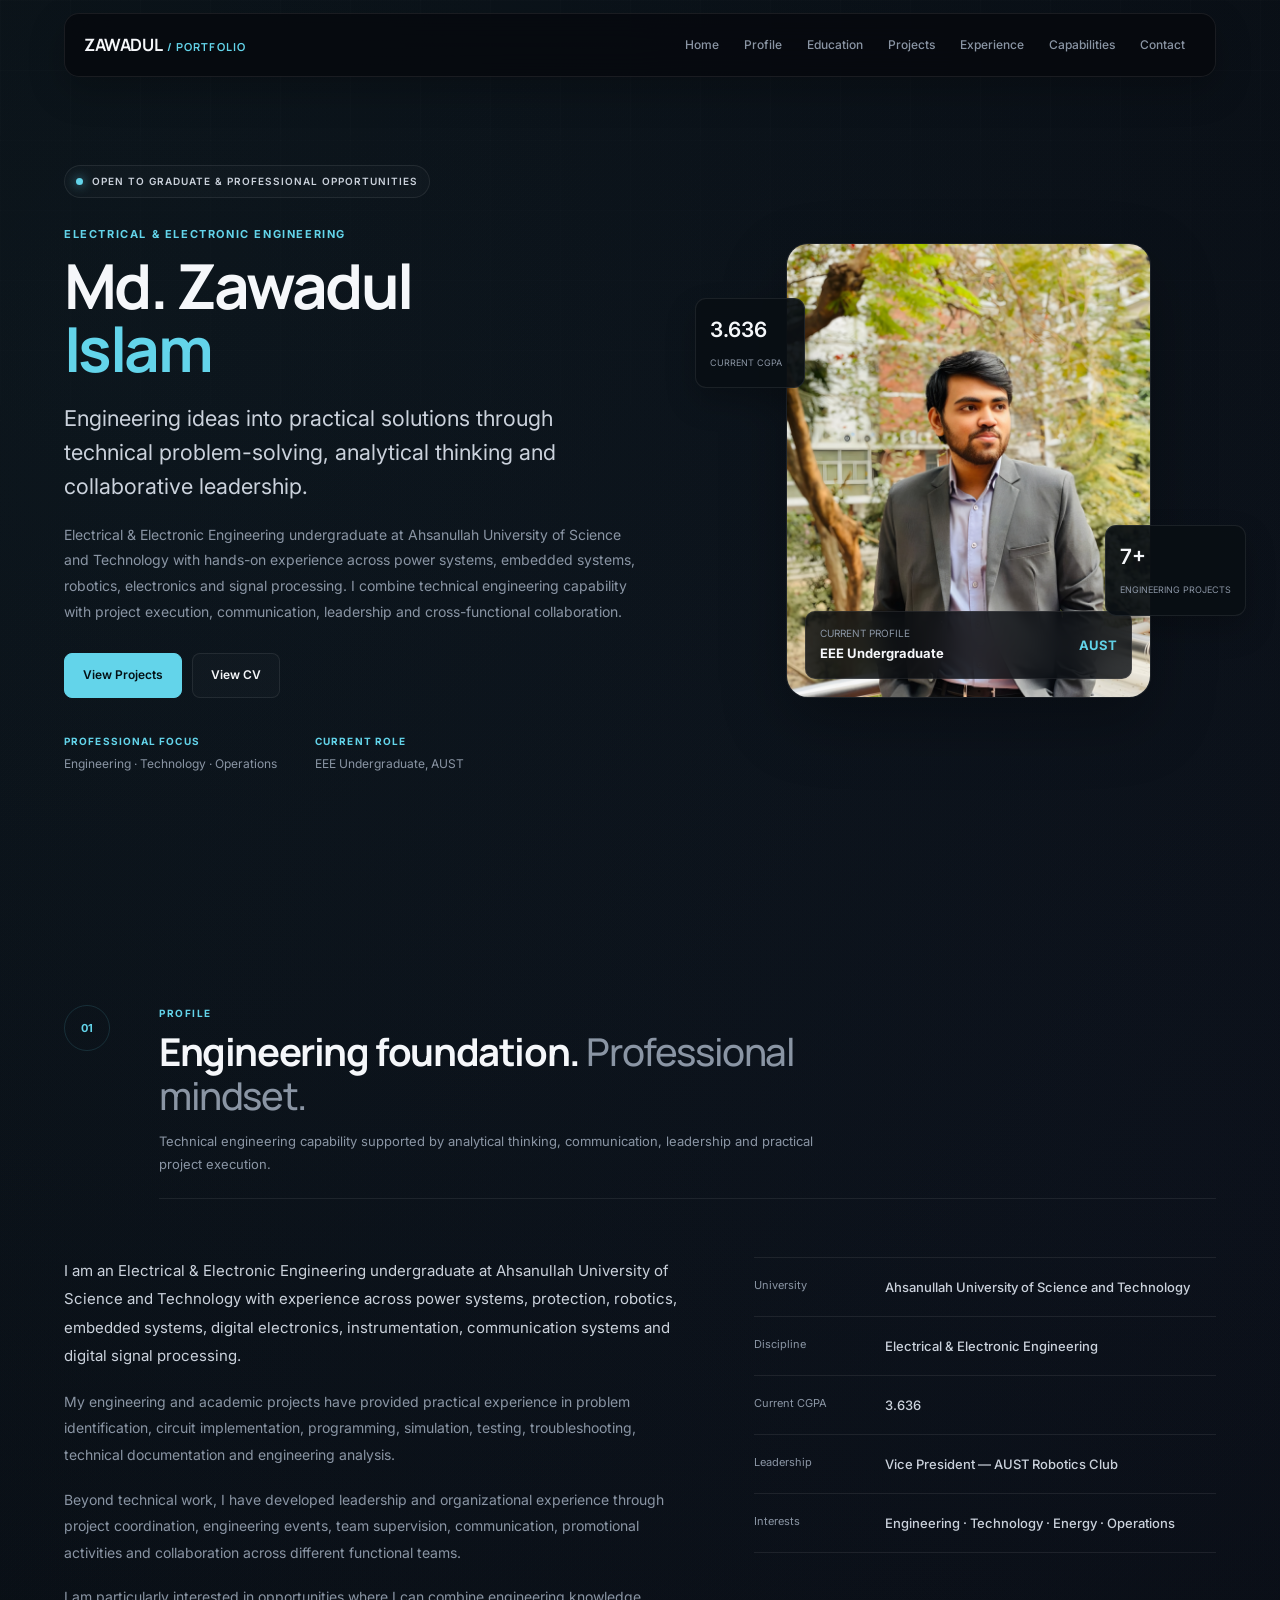
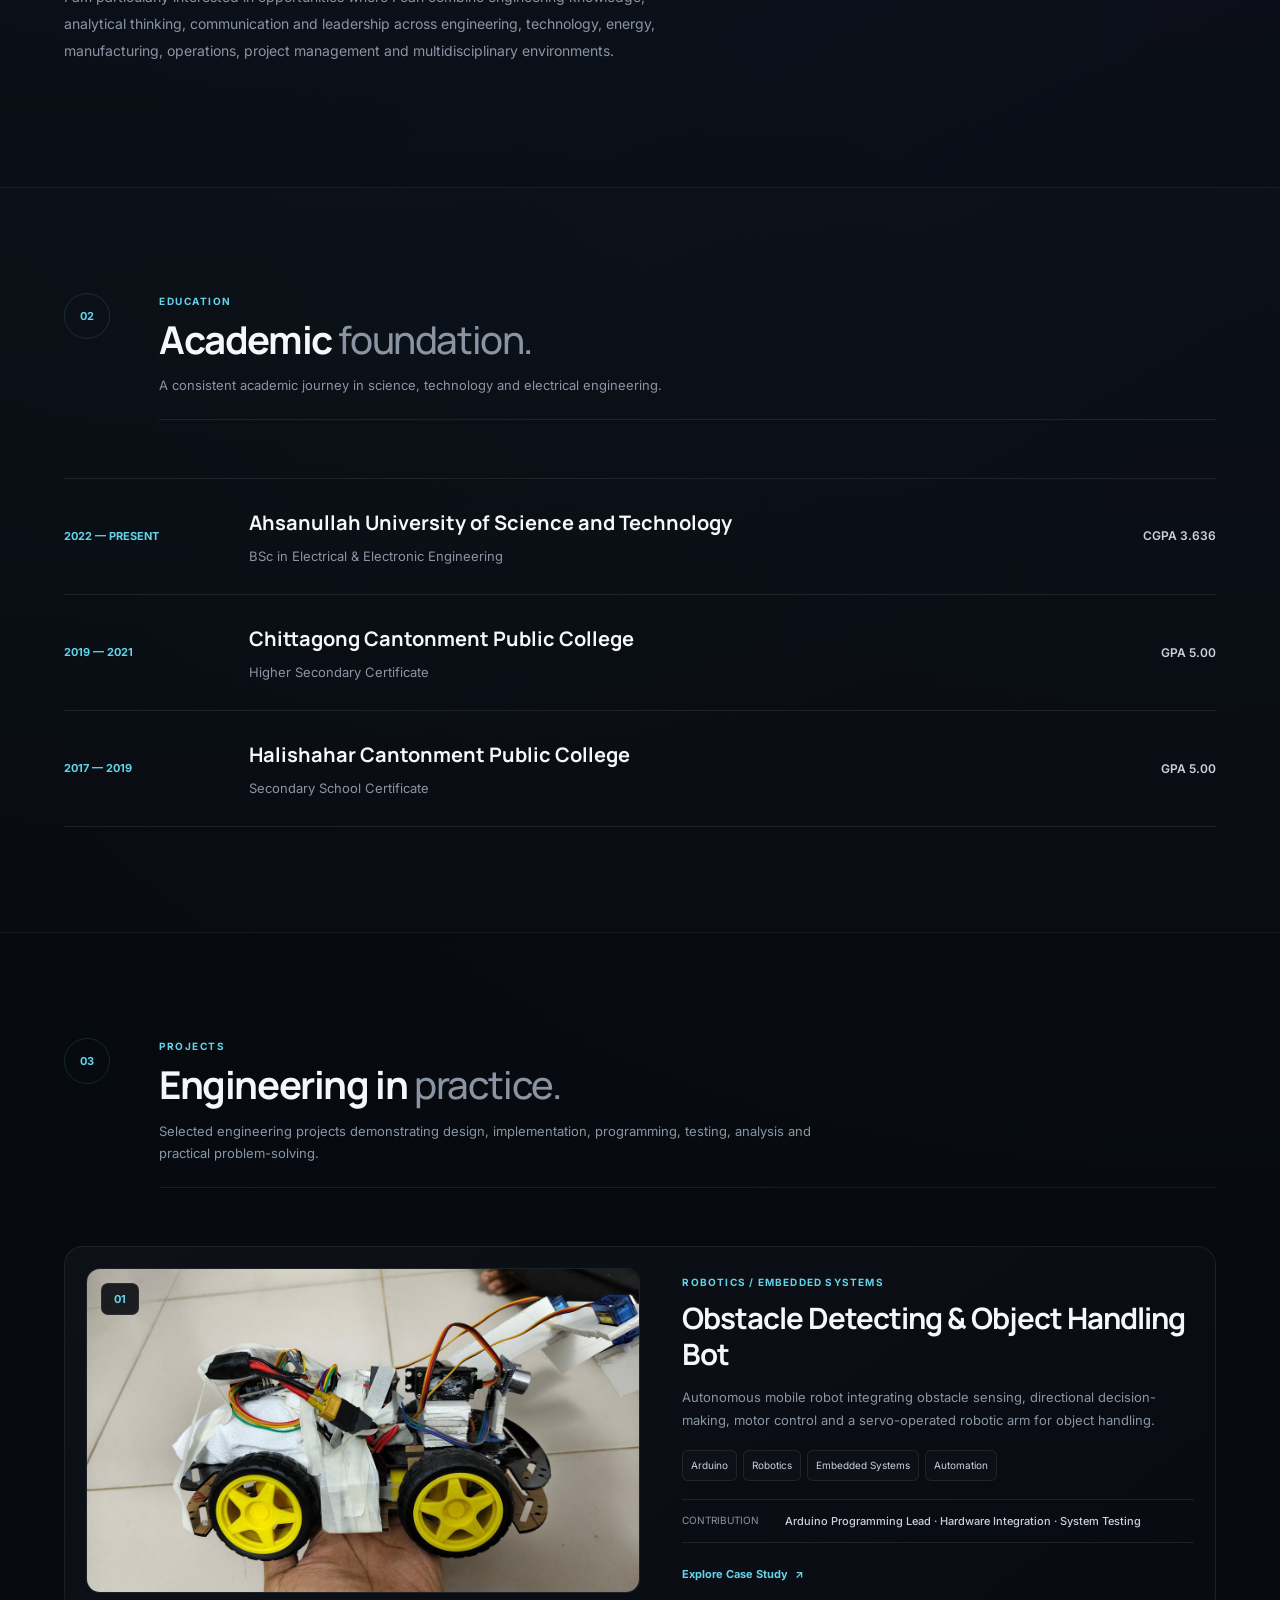
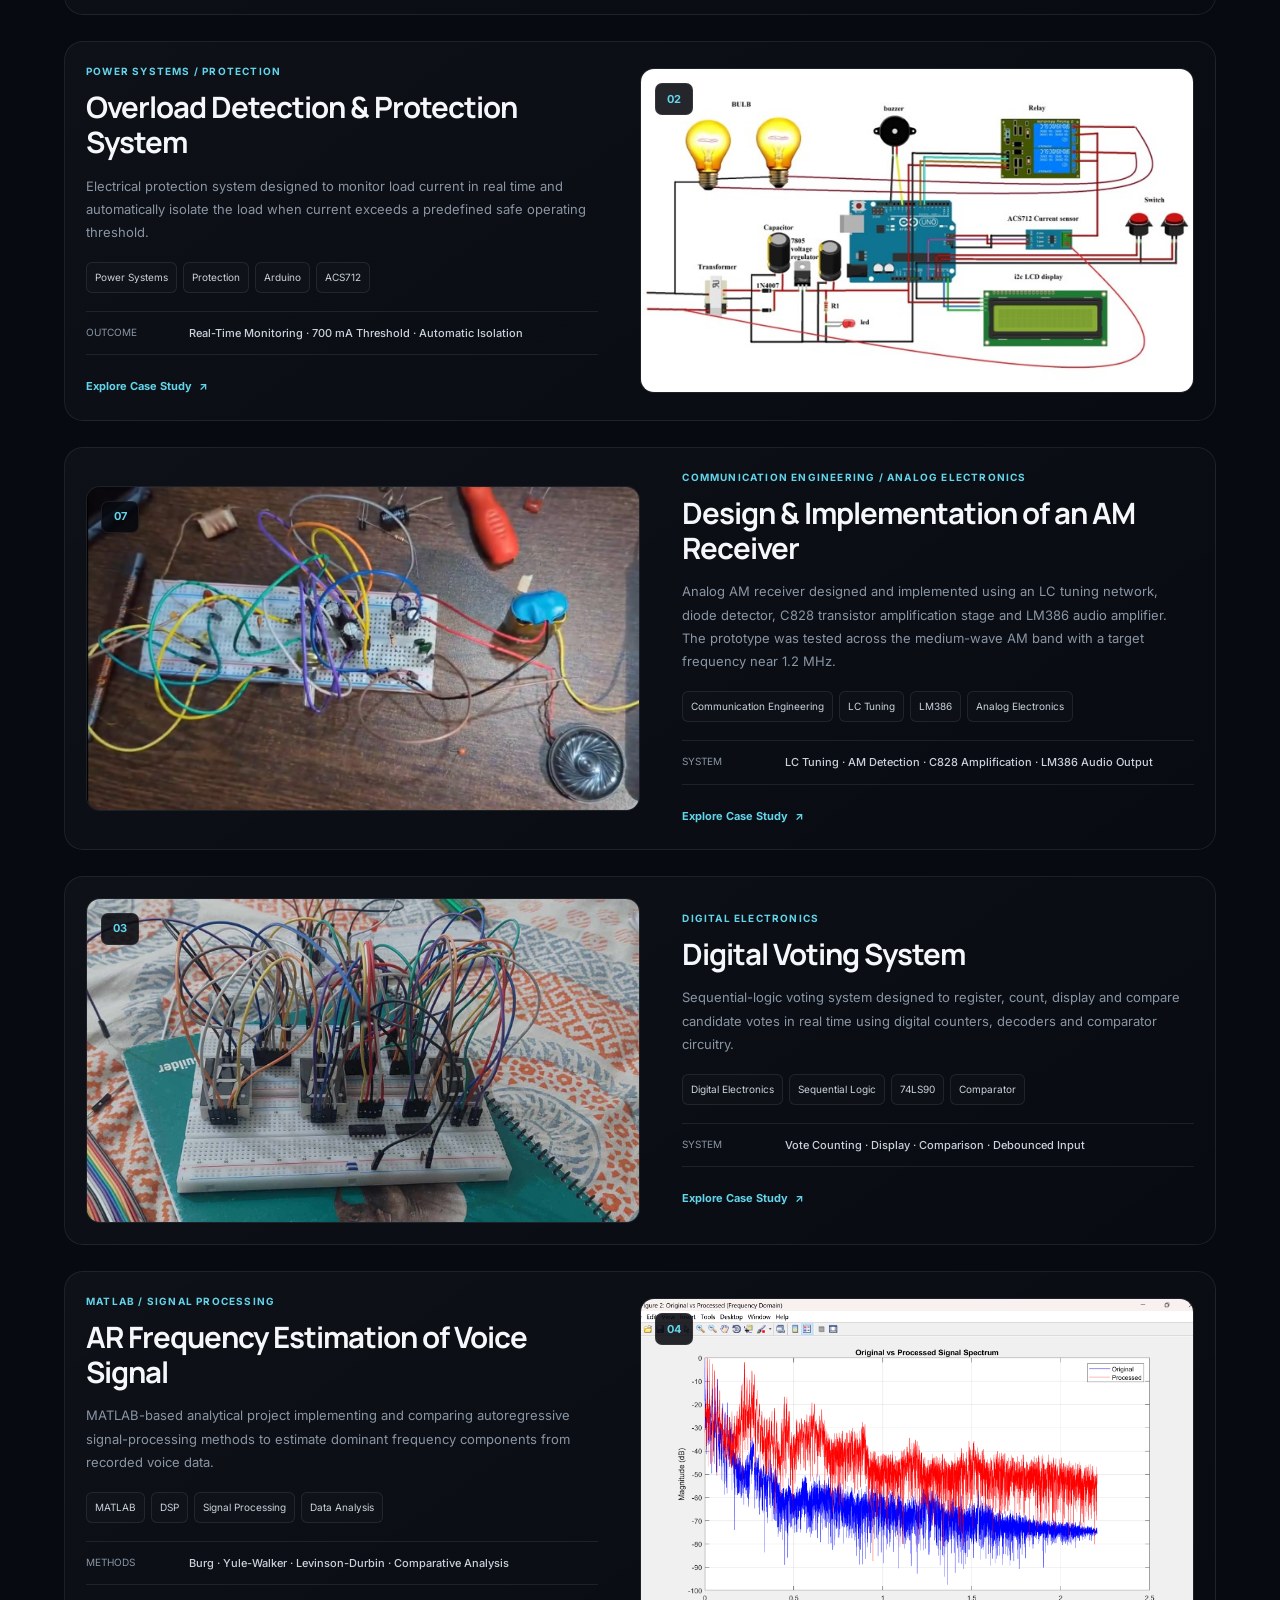
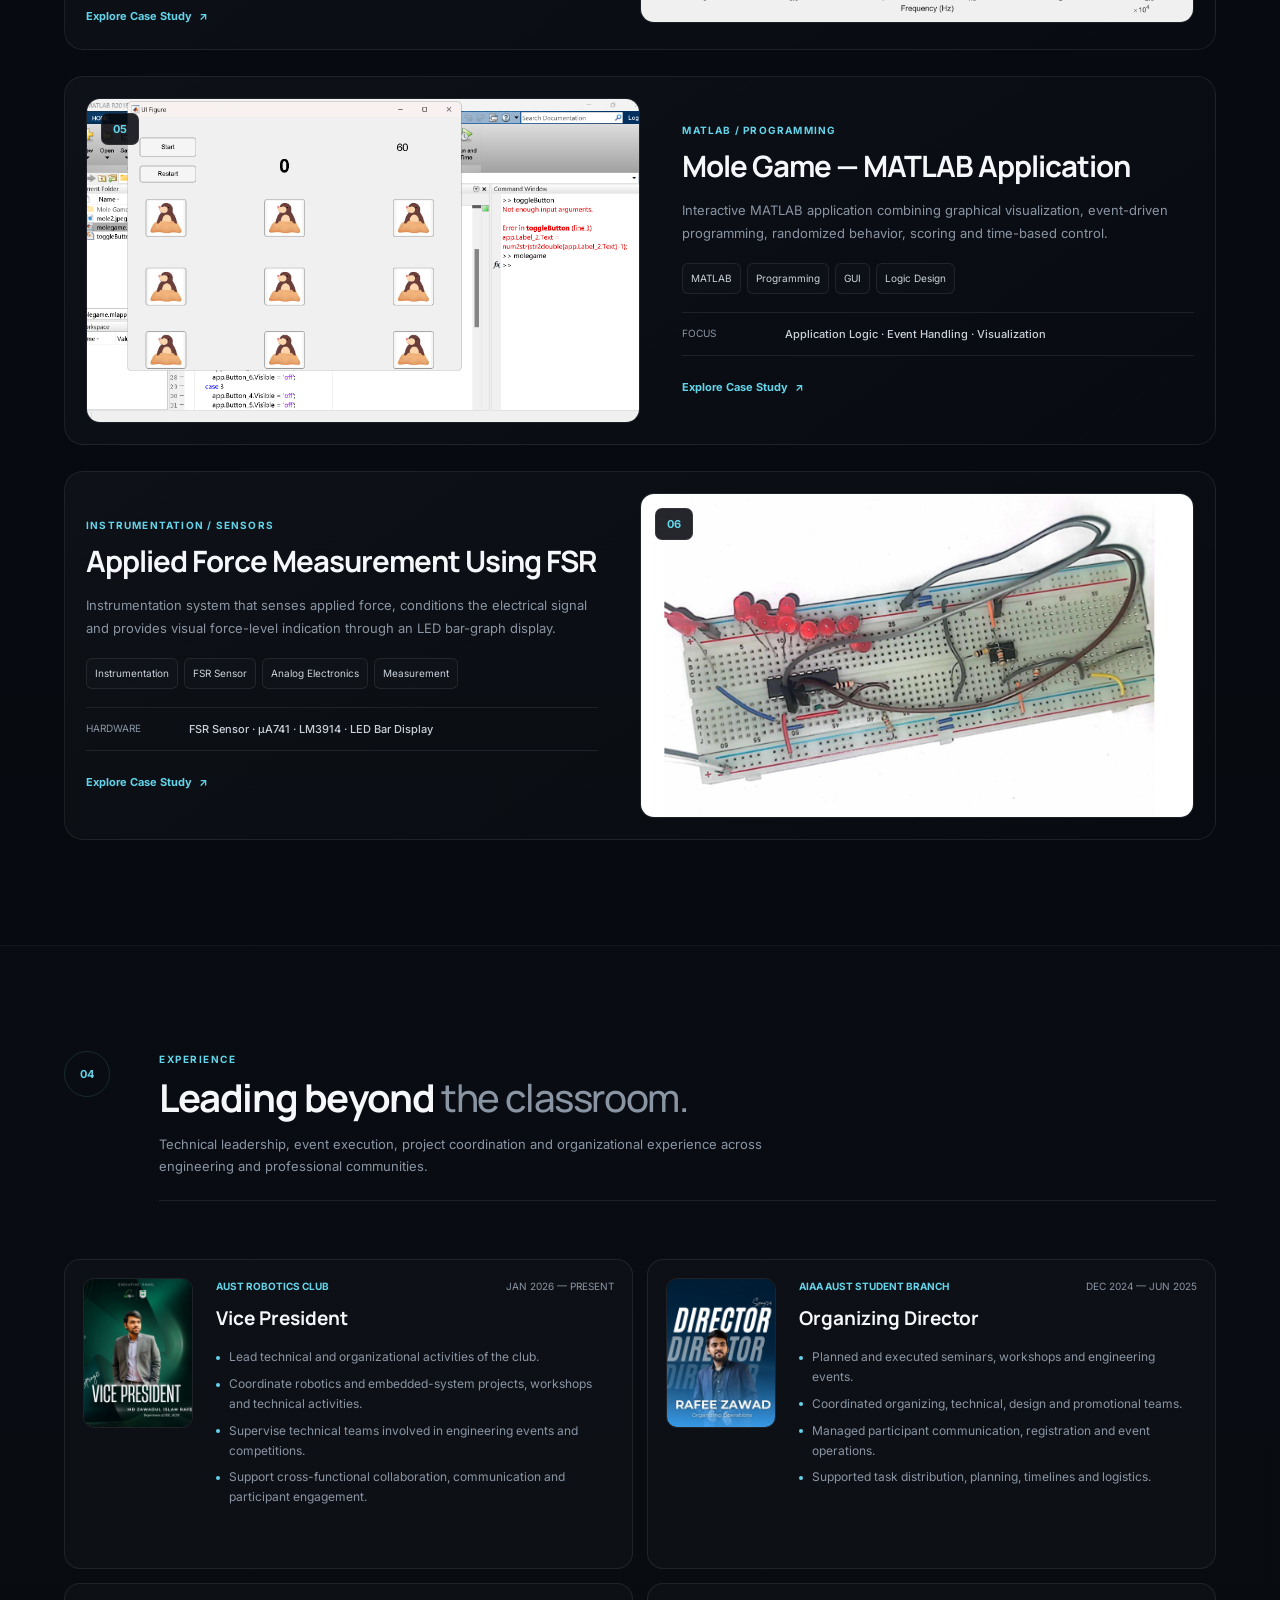
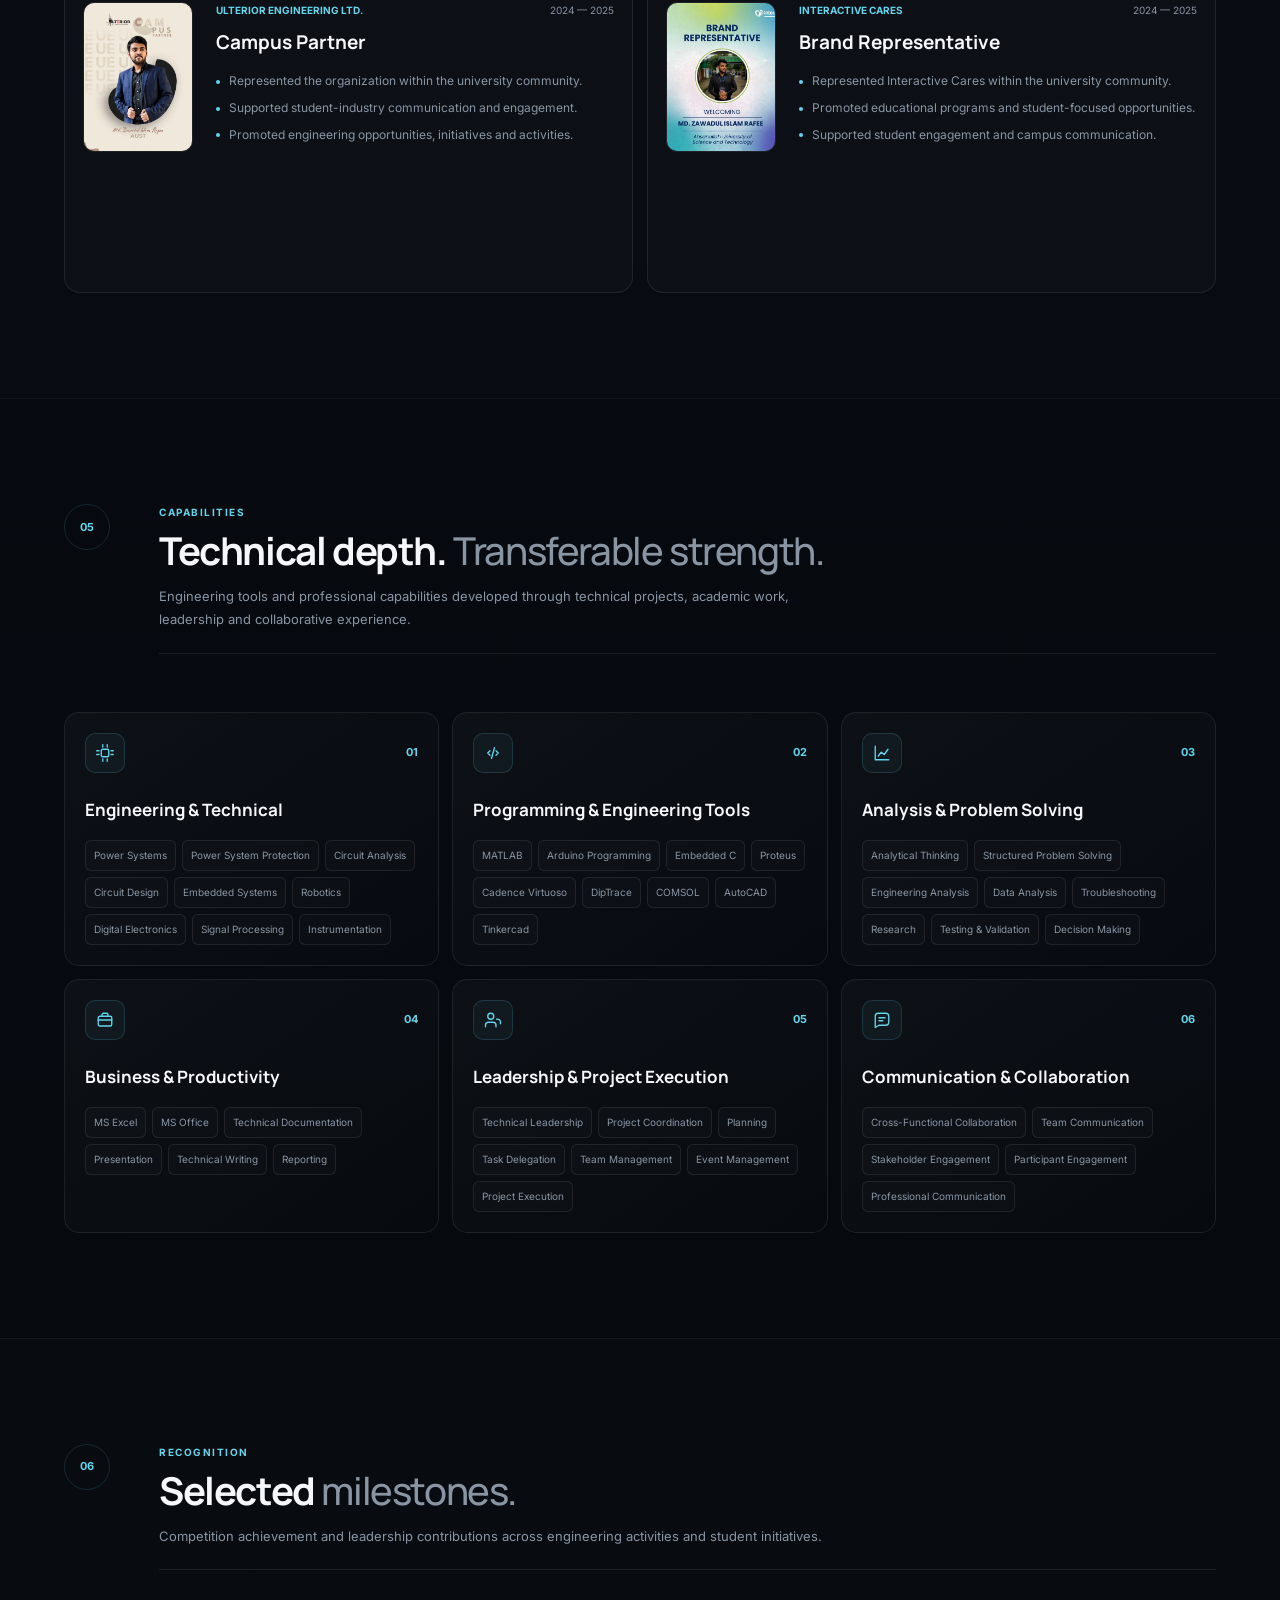
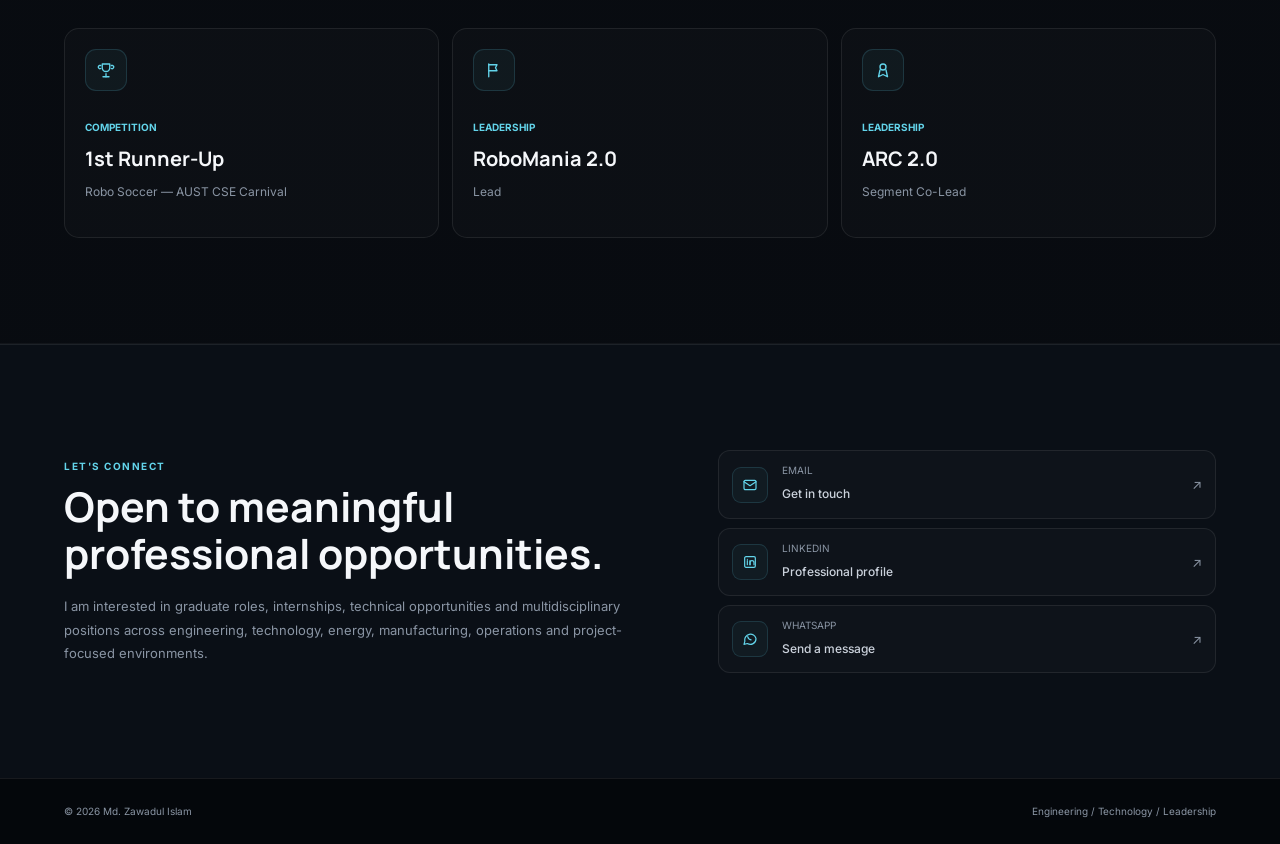
==== commit 5f9fbbdf: "up" ====
--- a/index.html
+++ b/index.html
@@ -56,9 +56,9 @@
 <body>
 
 
-  <!-- =====================================================
+  <!-- =========================
        NAVIGATION
-  ====================================================== -->
+  ========================== -->
 
   <header class="header">
 
@@ -91,7 +91,7 @@
         </li>
 
         <li>
-          <a href="#work">Work</a>
+          <a href="#projects">Projects</a>
         </li>
 
         <li>
@@ -126,9 +126,9 @@
   <main>
 
 
-    <!-- =====================================================
+    <!-- =========================
          HERO
-    ====================================================== -->
+    ========================== -->
 
     <section
       class="hero"
@@ -138,8 +138,6 @@
       <div class="container hero-layout">
 
 
-        <!-- HERO CONTENT -->
-
         <div class="hero-content">
 
 
@@ -189,10 +187,10 @@
           <div class="hero-actions">
 
             <a
-              href="#work"
+              href="#projects"
               class="button button-primary"
             >
-              View Selected Work
+              View Projects
             </a>
 
 
@@ -244,8 +242,6 @@
 
 
 
-        <!-- HERO PORTRAIT -->
-
         <div class="hero-portrait">
 
 
@@ -317,9 +313,9 @@
 
 
 
-    <!-- =====================================================
+    <!-- =========================
          PROFILE
-    ====================================================== -->
+    ========================== -->
 
     <section
       class="section"
@@ -493,9 +489,9 @@
 
 
 
-    <!-- =====================================================
+    <!-- =========================
          EDUCATION
-    ====================================================== -->
+    ========================== -->
 
     <section
       class="section section-soft"
@@ -629,13 +625,13 @@
 
 
 
-    <!-- =====================================================
-         SELECTED WORK
-    ====================================================== -->
+    <!-- =========================
+         PROJECTS
+    ========================== -->
 
     <section
       class="section"
-      id="work"
+      id="projects"
     >
 
       <div class="container">
@@ -651,7 +647,7 @@
           <div class="section-intro-main">
 
             <p class="section-eyebrow">
-              SELECTED WORK
+              PROJECTS
             </p>
 
             <h2>
@@ -660,9 +656,9 @@
             </h2>
 
             <p>
-              Selected technical work demonstrating engineering
-              design, implementation, programming, testing,
-              analysis and practical problem-solving.
+              Selected engineering projects demonstrating design,
+              implementation, programming, testing, analysis and
+              practical problem-solving.
             </p>
 
           </div>
@@ -671,41 +667,39 @@
 
 
 
-        <div class="work-list">
+        <div class="projects-list">
 
 
           <!-- PROJECT 01 -->
 
-          <article class="work-item">
-
-            <div class="work-image">
+          <article class="project-showcase">
+
+            <div class="project-image">
 
               <img
                 src="assets/projects/obstacle-bot/robot-front.jpg"
                 alt="Obstacle Detecting and Object Handling Bot"
               >
 
-              <span class="work-index">
+              <span class="project-index">
                 01
               </span>
 
             </div>
 
 
-            <div class="work-content">
-
-              <p class="work-category">
+            <div class="project-info">
+
+              <p class="project-category">
                 ROBOTICS / EMBEDDED SYSTEMS
               </p>
-
 
               <h3>
                 Obstacle Detecting &
                 Object Handling Bot
               </h3>
 
-
-              <p>
+              <p class="project-description">
 
                 Autonomous mobile robot integrating obstacle sensing,
                 directional decision-making, motor control and a
@@ -714,7 +708,7 @@
               </p>
 
 
-              <div class="work-tags">
+              <div class="project-tags">
 
                 <span>Arduino</span>
                 <span>Robotics</span>
@@ -724,7 +718,7 @@
               </div>
 
 
-              <div class="work-detail">
+              <div class="project-detail">
 
                 <span>
                   Contribution
@@ -739,7 +733,7 @@
 
               <a
                 href="projects/obstacle-handling-bot.html"
-                class="text-link"
+                class="project-link"
               >
                 Explore Case Study
                 <span>↗</span>
@@ -753,36 +747,34 @@
 
           <!-- PROJECT 02 -->
 
-          <article class="work-item work-item-reverse">
-
-            <div class="work-image">
+          <article class="project-showcase project-reverse">
+
+            <div class="project-image">
 
               <img
                 src="assets/projects/overload-protection/overload-hardware.jpg"
                 alt="Overload Detection and Protection System"
               >
 
-              <span class="work-index">
+              <span class="project-index">
                 02
               </span>
 
             </div>
 
 
-            <div class="work-content">
-
-              <p class="work-category">
+            <div class="project-info">
+
+              <p class="project-category">
                 POWER SYSTEMS / PROTECTION
               </p>
-
 
               <h3>
                 Overload Detection &
                 Protection System
               </h3>
 
-
-              <p>
+              <p class="project-description">
 
                 Electrical protection system designed to monitor
                 load current in real time and automatically isolate
@@ -792,7 +784,7 @@
               </p>
 
 
-              <div class="work-tags">
+              <div class="project-tags">
 
                 <span>Power Systems</span>
                 <span>Protection</span>
@@ -802,7 +794,7 @@
               </div>
 
 
-              <div class="work-detail">
+              <div class="project-detail">
 
                 <span>
                   Outcome
@@ -817,7 +809,7 @@
 
               <a
                 href="projects/overload-protection.html"
-                class="text-link"
+                class="project-link"
               >
                 Explore Case Study
                 <span>↗</span>
@@ -827,39 +819,110 @@
 
           </article>
 
-
+          <!-- PROJECT 07 -->
+
+          <article class="project-showcase">
+
+            <div class="project-image">
+
+              <img
+                src="assets/projects/am-receiver/am-receiver-hardware.jpg"
+                alt="Hardware implementation of AM Receiver"
+              >
+
+              <span class="project-index">
+                07
+              </span>
+
+            </div>
+
+
+            <div class="project-info">
+
+              <p class="project-category">
+                COMMUNICATION ENGINEERING / ANALOG ELECTRONICS
+              </p>
+
+              <h3>
+                Design & Implementation
+                of an AM Receiver
+              </h3>
+
+              <p class="project-description">
+
+                Analog AM receiver designed and implemented using
+                an LC tuning network, diode detector, C828 transistor
+                amplification stage and LM386 audio amplifier.
+                The prototype was tested across the medium-wave AM band
+                with a target frequency near 1.2 MHz.
+
+              </p>
+
+
+              <div class="project-tags">
+
+                <span>Communication Engineering</span>
+                <span>LC Tuning</span>
+                <span>LM386</span>
+                <span>Analog Electronics</span>
+
+              </div>
+
+
+              <div class="project-detail">
+
+                <span>
+                  System
+                </span>
+
+                <strong>
+                  LC Tuning · AM Detection · C828 Amplification · LM386 Audio Output
+                </strong>
+
+              </div>
+
+
+              <a
+                href="projects/am-receiver.html"
+                class="project-link"
+              >
+                Explore Case Study
+                <span>↗</span>
+              </a>
+
+            </div>
+
+          </article>
 
           <!-- PROJECT 03 -->
 
-          <article class="work-item">
-
-            <div class="work-image">
-
-              <img
-                src="assets/projects/digital-voting/circuit-diagram.png"
-                alt="Digital Voting System"
-              >
-
-              <span class="work-index">
+          <article class="project-showcase">
+
+            <div class="project-image">
+
+<img
+  src="assets/projects/digital-voting/voting-hardware.jpg"
+  alt="Hardware implementation of the Digital Voting System"
+>
+
+              <span class="project-index">
                 03
               </span>
 
             </div>
 
 
-            <div class="work-content">
-
-              <p class="work-category">
+            <div class="project-info">
+
+              <p class="project-category">
                 DIGITAL ELECTRONICS
               </p>
-
 
               <h3>
                 Digital Voting System
               </h3>
 
-
-              <p>
+              <p class="project-description">
 
                 Sequential-logic voting system designed to register,
                 count, display and compare candidate votes in real
@@ -869,7 +932,7 @@
               </p>
 
 
-              <div class="work-tags">
+              <div class="project-tags">
 
                 <span>Digital Electronics</span>
                 <span>Sequential Logic</span>
@@ -879,7 +942,7 @@
               </div>
 
 
-              <div class="work-detail">
+              <div class="project-detail">
 
                 <span>
                   System
@@ -894,7 +957,7 @@
 
               <a
                 href="projects/digital-voting-system.html"
-                class="text-link"
+                class="project-link"
               >
                 Explore Case Study
                 <span>↗</span>
@@ -906,38 +969,37 @@
 
 
 
+
           <!-- PROJECT 04 -->
 
-          <article class="work-item work-item-reverse">
-
-            <div class="work-image">
+          <article class="project-showcase project-reverse">
+
+            <div class="project-image">
 
               <img
                 src="assets/projects/ar-frequency/pic2.png"
                 alt="AR Frequency Estimation"
               >
 
-              <span class="work-index">
+              <span class="project-index">
                 04
               </span>
 
             </div>
 
 
-            <div class="work-content">
-
-              <p class="work-category">
+            <div class="project-info">
+
+              <p class="project-category">
                 MATLAB / SIGNAL PROCESSING
               </p>
-
 
               <h3>
                 AR Frequency Estimation
                 of Voice Signal
               </h3>
 
-
-              <p>
+              <p class="project-description">
 
                 MATLAB-based analytical project implementing and
                 comparing autoregressive signal-processing methods
@@ -947,7 +1009,7 @@
               </p>
 
 
-              <div class="work-tags">
+              <div class="project-tags">
 
                 <span>MATLAB</span>
                 <span>DSP</span>
@@ -957,7 +1019,7 @@
               </div>
 
 
-              <div class="work-detail">
+              <div class="project-detail">
 
                 <span>
                   Methods
@@ -972,7 +1034,7 @@
 
               <a
                 href="projects/ar-frequency-estimation.html"
-                class="text-link"
+                class="project-link"
               >
                 Explore Case Study
                 <span>↗</span>
@@ -984,93 +1046,154 @@
 
 
 
-          <!-- OTHER PROJECTS -->
-
-          <div class="secondary-projects">
-
-
-            <article class="mini-project">
-
-              <span class="mini-index">
+          <!-- PROJECT 05 -->
+
+          <article class="project-showcase">
+
+            <div class="project-image">
+
+              <img
+                src="assets/projects/mole-game/mole-game-screen-1.png"
+                alt="MATLAB Mole Game"
+              >
+
+              <span class="project-index">
                 05
               </span>
 
-              <p>
+            </div>
+
+
+            <div class="project-info">
+
+              <p class="project-category">
                 MATLAB / PROGRAMMING
               </p>
 
               <h3>
-                Mole Game
+                Mole Game —
+                MATLAB Application
               </h3>
 
-              <span>
-                Interactive MATLAB application combining GUI design,
-                event-driven programming, randomized behavior,
-                scoring and time-based control.
-              </span>
-
-              <a href="projects/mole-game.html">
-                View Project ↗
+              <p class="project-description">
+
+                Interactive MATLAB application combining graphical
+                visualization, event-driven programming, randomized
+                behavior, scoring and time-based control.
+
+              </p>
+
+
+              <div class="project-tags">
+
+                <span>MATLAB</span>
+                <span>Programming</span>
+                <span>GUI</span>
+                <span>Logic Design</span>
+
+              </div>
+
+
+              <div class="project-detail">
+
+                <span>
+                  Focus
+                </span>
+
+                <strong>
+                  Application Logic · Event Handling · Visualization
+                </strong>
+
+              </div>
+
+
+              <a
+                href="projects/mole-game.html"
+                class="project-link"
+              >
+                Explore Case Study
+                <span>↗</span>
               </a>
 
-            </article>
-
-
-
-            <article class="mini-project">
-
-              <span class="mini-index">
+            </div>
+
+          </article>
+
+
+
+          <!-- PROJECT 06 -->
+
+          <article class="project-showcase project-reverse">
+
+            <div class="project-image">
+
+              <img
+                src="assets/projects/fsr-force/fsr-hardware.jpg"
+                alt="FSR Force Measurement System"
+              >
+
+              <span class="project-index">
                 06
               </span>
 
-              <p>
-                INSTRUMENTATION
+            </div>
+
+
+            <div class="project-info">
+
+              <p class="project-category">
+                INSTRUMENTATION / SENSORS
               </p>
 
               <h3>
-                FSR Force Measurement
+                Applied Force Measurement
+                Using FSR
               </h3>
 
-              <span>
-                Sensor-based applied-force measurement system using
-                signal conditioning and visual LED-level indication.
-              </span>
-
-              <a href="projects/fsr-force-measurement.html">
-                View Project ↗
+              <p class="project-description">
+
+                Instrumentation system that senses applied force,
+                conditions the electrical signal and provides
+                visual force-level indication through an LED
+                bar-graph display.
+
+              </p>
+
+
+              <div class="project-tags">
+
+                <span>Instrumentation</span>
+                <span>FSR Sensor</span>
+                <span>Analog Electronics</span>
+                <span>Measurement</span>
+
+              </div>
+
+
+              <div class="project-detail">
+
+                <span>
+                  Hardware
+                </span>
+
+                <strong>
+                  FSR Sensor · µA741 · LM3914 · LED Bar Display
+                </strong>
+
+              </div>
+
+
+              <a
+                href="projects/fsr-force-measurement.html"
+                class="project-link"
+              >
+                Explore Case Study
+                <span>↗</span>
               </a>
 
-            </article>
-
-
-
-            <article class="mini-project">
-
-              <span class="mini-index">
-                07
-              </span>
-
-              <p>
-                COMMUNICATION ENGINEERING
-              </p>
-
-              <h3>
-                AM Receiver
-              </h3>
-
-              <span>
-                Design and implementation of a functional AM receiver
-                involving station tuning, testing and troubleshooting.
-              </span>
-
-              <a href="projects/am-receiver.html">
-                View Project ↗
-              </a>
-
-            </article>
-
-
-          </div>
+            </div>
+
+          </article>
 
 
         </div>
@@ -1082,9 +1205,9 @@
 
 
 
-    <!-- =====================================================
+    <!-- =========================
          EXPERIENCE
-    ====================================================== -->
+    ========================== -->
 
     <section
       class="section section-soft"
@@ -1127,8 +1250,6 @@
         <div class="experience-grid">
 
 
-          <!-- ROBOTICS CLUB -->
-
           <article class="experience-item">
 
             <div class="experience-photo">
@@ -1190,8 +1311,6 @@
 
 
 
-          <!-- AIAA -->
-
           <article class="experience-item">
 
             <div class="experience-photo">
@@ -1254,8 +1373,6 @@
 
 
 
-          <!-- ULTERIOR -->
-
           <article class="experience-item">
 
             <div class="experience-photo">
@@ -1313,8 +1430,6 @@
 
 
 
-          <!-- INTERACTIVE CARES -->
-
           <article class="experience-item">
 
             <div class="experience-photo">
@@ -1380,9 +1495,9 @@
 
 
 
-    <!-- =====================================================
+    <!-- =========================
          CAPABILITIES
-    ====================================================== -->
+    ========================== -->
 
     <section
       class="section"
@@ -1427,13 +1542,42 @@
 
           <article class="capability-card">
 
-            <span class="capability-number">
-              01
-            </span>
+            <div class="capability-top">
+
+              <span class="capability-icon">
+
+                <svg
+                  viewBox="0 0 24 24"
+                  fill="none"
+                  stroke="currentColor"
+                  stroke-width="1.8"
+                  stroke-linecap="round"
+                  stroke-linejoin="round"
+                >
+                  <rect x="7" y="7" width="10" height="10" rx="2"></rect>
+                  <path d="M9 1v3"></path>
+                  <path d="M15 1v3"></path>
+                  <path d="M9 20v3"></path>
+                  <path d="M15 20v3"></path>
+                  <path d="M20 9h3"></path>
+                  <path d="M20 14h3"></path>
+                  <path d="M1 9h3"></path>
+                  <path d="M1 14h3"></path>
+                </svg>
+
+              </span>
+
+              <span class="capability-number">
+                01
+              </span>
+
+            </div>
+
 
             <h3>
               Engineering & Technical
             </h3>
+
 
             <div class="capability-list">
 
@@ -1455,13 +1599,36 @@
 
           <article class="capability-card">
 
-            <span class="capability-number">
-              02
-            </span>
+            <div class="capability-top">
+
+              <span class="capability-icon">
+
+                <svg
+                  viewBox="0 0 24 24"
+                  fill="none"
+                  stroke="currentColor"
+                  stroke-width="1.8"
+                  stroke-linecap="round"
+                  stroke-linejoin="round"
+                >
+                  <path d="m8 9-3 3 3 3"></path>
+                  <path d="m16 9 3 3-3 3"></path>
+                  <path d="m14 5-4 14"></path>
+                </svg>
+
+              </span>
+
+              <span class="capability-number">
+                02
+              </span>
+
+            </div>
+
 
             <h3>
               Programming & Engineering Tools
             </h3>
+
 
             <div class="capability-list">
 
@@ -1483,13 +1650,35 @@
 
           <article class="capability-card">
 
-            <span class="capability-number">
-              03
-            </span>
+            <div class="capability-top">
+
+              <span class="capability-icon">
+
+                <svg
+                  viewBox="0 0 24 24"
+                  fill="none"
+                  stroke="currentColor"
+                  stroke-width="1.8"
+                  stroke-linecap="round"
+                  stroke-linejoin="round"
+                >
+                  <path d="M3 3v18h18"></path>
+                  <path d="m7 16 4-5 4 3 5-7"></path>
+                </svg>
+
+              </span>
+
+              <span class="capability-number">
+                03
+              </span>
+
+            </div>
+
 
             <h3>
               Analysis & Problem Solving
             </h3>
+
 
             <div class="capability-list">
 
@@ -1510,13 +1699,36 @@
 
           <article class="capability-card">
 
-            <span class="capability-number">
-              04
-            </span>
+            <div class="capability-top">
+
+              <span class="capability-icon">
+
+                <svg
+                  viewBox="0 0 24 24"
+                  fill="none"
+                  stroke="currentColor"
+                  stroke-width="1.8"
+                  stroke-linecap="round"
+                  stroke-linejoin="round"
+                >
+                  <rect x="3" y="7" width="18" height="13" rx="2"></rect>
+                  <path d="M8 7V5a2 2 0 0 1 2-2h4a2 2 0 0 1 2 2v2"></path>
+                  <path d="M3 12h18"></path>
+                </svg>
+
+              </span>
+
+              <span class="capability-number">
+                04
+              </span>
+
+            </div>
+
 
             <h3>
               Business & Productivity
             </h3>
+
 
             <div class="capability-list">
 
@@ -1535,13 +1747,36 @@
 
           <article class="capability-card">
 
-            <span class="capability-number">
-              05
-            </span>
+            <div class="capability-top">
+
+              <span class="capability-icon">
+
+                <svg
+                  viewBox="0 0 24 24"
+                  fill="none"
+                  stroke="currentColor"
+                  stroke-width="1.8"
+                  stroke-linecap="round"
+                  stroke-linejoin="round"
+                >
+                  <circle cx="9" cy="7" r="4"></circle>
+                  <path d="M2 21v-2a4 4 0 0 1 4-4h6a4 4 0 0 1 4 4v2"></path>
+                  <path d="M17 11a4 4 0 0 1 5 4v2"></path>
+                </svg>
+
+              </span>
+
+              <span class="capability-number">
+                05
+              </span>
+
+            </div>
+
 
             <h3>
               Leadership & Project Execution
             </h3>
+
 
             <div class="capability-list">
 
@@ -1561,13 +1796,36 @@
 
           <article class="capability-card">
 
-            <span class="capability-number">
-              06
-            </span>
+            <div class="capability-top">
+
+              <span class="capability-icon">
+
+                <svg
+                  viewBox="0 0 24 24"
+                  fill="none"
+                  stroke="currentColor"
+                  stroke-width="1.8"
+                  stroke-linecap="round"
+                  stroke-linejoin="round"
+                >
+                  <path d="M21 15a4 4 0 0 1-4 4H8l-5 3V7a4 4 0 0 1 4-4h10a4 4 0 0 1 4 4z"></path>
+                  <path d="M8 9h8"></path>
+                  <path d="M8 13h5"></path>
+                </svg>
+
+              </span>
+
+              <span class="capability-number">
+                06
+              </span>
+
+            </div>
+
 
             <h3>
               Communication & Collaboration
             </h3>
+
 
             <div class="capability-list">
 
@@ -1591,9 +1849,9 @@
 
 
 
-    <!-- =====================================================
+    <!-- =========================
          RECOGNITION
-    ====================================================== -->
+    ========================== -->
 
     <section
       class="section section-soft"
@@ -1637,127 +1895,7 @@
 
           <article class="recognition-card">
 
-            <div class="recognition-symbol">
-              01
-            </div>
-
-            <p>
-              COMPETITION
-            </p>
-
-            <h3>
-              1st Runner-Up
-            </h3>
-
-            <span>
-              Robo Soccer — AUST CSE Carnival
-            </span>
-
-          </article>
-
-
-
-          <article class="recognition-card">
-
-            <div class="recognition-symbol">
-              02
-            </div>
-
-            <p>
-              LEADERSHIP
-            </p>
-
-            <h3>
-              RoboMania 2.0
-            </h3>
-
-            <span>
-              Lead
-            </span>
-
-          </article>
-
-
-
-          <article class="recognition-card">
-
-            <div class="recognition-symbol">
-              03
-            </div>
-
-            <p>
-              LEADERSHIP
-            </p>
-
-            <h3>
-              ARC 2.0
-            </h3>
-
-            <span>
-              Segment Co-Lead
-            </span>
-
-          </article>
-
-
-        </div>
-
-
-      </div>
-
-    </section>
-
-
-
-    <!-- =====================================================
-         CONTACT
-    ====================================================== -->
-
-    <section
-      class="contact-section"
-      id="contact"
-    >
-
-      <div class="container contact-layout">
-
-
-        <div class="contact-copy">
-
-          <p class="section-eyebrow">
-            LET'S CONNECT
-          </p>
-
-
-          <h2>
-            Open to meaningful
-            professional opportunities.
-          </h2>
-
-
-          <p>
-
-            I am interested in graduate roles, internships,
-            technical opportunities and multidisciplinary positions
-            across engineering, technology, energy, manufacturing,
-            operations and project-focused environments.
-
-          </p>
-
-        </div>
-
-
-
-        <div class="contact-actions">
-
-
-          <!-- EMAIL -->
-
-          <a
-            href="mailto:rafee7zawad1@gmail.com"
-            class="contact-card"
-          >
-
-            <span class="contact-icon">
+            <span class="recognition-icon">
 
               <svg
                 viewBox="0 0 24 24"
@@ -1767,55 +1905,35 @@
                 stroke-linecap="round"
                 stroke-linejoin="round"
               >
-
-                <rect
-                  x="3"
-                  y="5"
-                  width="18"
-                  height="14"
-                  rx="2"
-                ></rect>
-
-                <path
-                  d="m3 7 9 6 9-6"
-                ></path>
-
+                <path d="M8 21h8"></path>
+                <path d="M12 17v4"></path>
+                <path d="M7 4h10v5a5 5 0 0 1-10 0V4z"></path>
+                <path d="M5 6H3a2 2 0 0 0 2 4"></path>
+                <path d="M19 6h2a2 2 0 0 1-2 4"></path>
               </svg>
 
             </span>
 
 
-            <div>
-
-              <small>
-                EMAIL
-              </small>
-
-              <strong>
-                Get in touch
-              </strong>
-
-            </div>
-
-
-            <span class="contact-arrow">
-              ↗
+            <p>
+              COMPETITION
+            </p>
+
+            <h3>
+              1st Runner-Up
+            </h3>
+
+            <span class="recognition-description">
+              Robo Soccer — AUST CSE Carnival
             </span>
 
-          </a>
-
-
-
-          <!-- LINKEDIN -->
-
-          <a
-            href="https://www.linkedin.com/in/md-zawadul-islam-rafee-94316b234/"
-            target="_blank"
-            rel="noopener noreferrer"
-            class="contact-card"
-          >
-
-            <span class="contact-icon">
+          </article>
+
+
+
+          <article class="recognition-card">
+
+            <span class="recognition-icon">
 
               <svg
                 viewBox="0 0 24 24"
@@ -1825,59 +1943,32 @@
                 stroke-linecap="round"
                 stroke-linejoin="round"
               >
-
-                <rect
-                  x="4"
-                  y="4"
-                  width="16"
-                  height="16"
-                  rx="2"
-                ></rect>
-
-                <path d="M8 10v6"></path>
-
-                <path d="M8 8h.01"></path>
-
-                <path d="M12 16v-3a3 3 0 0 1 6 0v3"></path>
-
-                <path d="M12 10v6"></path>
-
+                <path d="M5 21V4"></path>
+                <path d="M5 5h11l-2 4 2 4H5"></path>
               </svg>
 
             </span>
 
 
-            <div>
-
-              <small>
-                LINKEDIN
-              </small>
-
-              <strong>
-                Professional profile
-              </strong>
-
-            </div>
-
-
-            <span class="contact-arrow">
-              ↗
+            <p>
+              LEADERSHIP
+            </p>
+
+            <h3>
+              RoboMania 2.0
+            </h3>
+
+            <span class="recognition-description">
+              Lead
             </span>
 
-          </a>
-
-
-
-          <!-- WHATSAPP -->
-
-          <a
-            href="https://wa.me/8801521777640"
-            target="_blank"
-            rel="noopener noreferrer"
-            class="contact-card"
-          >
-
-            <span class="contact-icon">
+          </article>
+
+
+
+          <article class="recognition-card">
+
+            <span class="recognition-icon">
 
               <svg
                 viewBox="0 0 24 24"
@@ -1887,23 +1978,188 @@
                 stroke-linecap="round"
                 stroke-linejoin="round"
               >
-
-                <path
-                  d="M21 11.5a8.5 8.5 0 0 1-12.9 7.3L3 20l1.3-4.8A8.5 8.5 0 1 1 21 11.5z"
-                ></path>
-
-                <path
-                  d="M8.6 8.4c.4 2 3 4.6 5 5"
-                ></path>
-
-                <path
-                  d="M14.1 13.2l1.5-.8"
-                ></path>
-
-                <path
-                  d="M8.6 8.4l.8-1.4"
-                ></path>
-
+                <circle cx="12" cy="8" r="4"></circle>
+                <path d="M8 12l-2 9 6-3 6 3-2-9"></path>
+              </svg>
+
+            </span>
+
+
+            <p>
+              LEADERSHIP
+            </p>
+
+            <h3>
+              ARC 2.0
+            </h3>
+
+            <span class="recognition-description">
+              Segment Co-Lead
+            </span>
+
+          </article>
+
+
+        </div>
+
+
+      </div>
+
+    </section>
+
+
+
+    <!-- =========================
+         CONTACT
+    ========================== -->
+
+    <section
+      class="contact-section"
+      id="contact"
+    >
+
+      <div class="container contact-layout">
+
+
+        <div class="contact-copy">
+
+          <p class="section-eyebrow">
+            LET'S CONNECT
+          </p>
+
+
+          <h2>
+            Open to meaningful
+            professional opportunities.
+          </h2>
+
+
+          <p>
+
+            I am interested in graduate roles, internships,
+            technical opportunities and multidisciplinary positions
+            across engineering, technology, energy, manufacturing,
+            operations and project-focused environments.
+
+          </p>
+
+        </div>
+
+
+
+        <div class="contact-actions">
+
+
+          <a
+            href="mailto:rafee7zawad1@gmail.com"
+            class="contact-card"
+          >
+
+            <span class="contact-icon">
+
+              <svg
+                viewBox="0 0 24 24"
+                fill="none"
+                stroke="currentColor"
+                stroke-width="1.8"
+                stroke-linecap="round"
+                stroke-linejoin="round"
+              >
+                <rect x="3" y="5" width="18" height="14" rx="2"></rect>
+                <path d="m3 7 9 6 9-6"></path>
+              </svg>
+
+            </span>
+
+
+            <div>
+
+              <small>
+                EMAIL
+              </small>
+
+              <strong>
+                Get in touch
+              </strong>
+
+            </div>
+
+
+            <span class="contact-arrow">
+              ↗
+            </span>
+
+          </a>
+
+
+
+          <a
+            href="https://www.linkedin.com/in/md-zawadul-islam-rafee-94316b234/"
+            target="_blank"
+            rel="noopener noreferrer"
+            class="contact-card"
+          >
+
+            <span class="contact-icon">
+
+              <svg
+                viewBox="0 0 24 24"
+                fill="none"
+                stroke="currentColor"
+                stroke-width="1.8"
+                stroke-linecap="round"
+                stroke-linejoin="round"
+              >
+                <rect x="4" y="4" width="16" height="16" rx="2"></rect>
+                <path d="M8 10v6"></path>
+                <path d="M8 8h.01"></path>
+                <path d="M12 16v-3a3 3 0 0 1 6 0v3"></path>
+                <path d="M12 10v6"></path>
+              </svg>
+
+            </span>
+
+
+            <div>
+
+              <small>
+                LINKEDIN
+              </small>
+
+              <strong>
+                Professional profile
+              </strong>
+
+            </div>
+
+
+            <span class="contact-arrow">
+              ↗
+            </span>
+
+          </a>
+
+
+
+          <a
+            href="https://wa.me/8801521777640"
+            target="_blank"
+            rel="noopener noreferrer"
+            class="contact-card"
+          >
+
+            <span class="contact-icon">
+
+              <svg
+                viewBox="0 0 24 24"
+                fill="none"
+                stroke="currentColor"
+                stroke-width="1.8"
+                stroke-linecap="round"
+                stroke-linejoin="round"
+              >
+                <path d="M21 11.5a8.5 8.5 0 0 1-12.9 7.3L3 20l1.3-4.8A8.5 8.5 0 1 1 21 11.5z"></path>
+                <path d="M8.6 8.4c.4 2 3 4.6 5 5"></path>
               </svg>
 
             </span>
@@ -1941,9 +2197,9 @@
 
 
 
-  <!-- =====================================================
+  <!-- =========================
        FOOTER
-  ====================================================== -->
+  ========================== -->
 
   <footer class="footer">
 
--- a/style.css
+++ b/style.css
@@ -32,12 +32,9 @@
   --line: rgba(255, 255, 255, 0.08);
   --line-strong: rgba(255, 255, 255, 0.14);
 
-  --radius-small: 9px;
-  --radius-medium: 14px;
-  --radius-large: 20px;
-
   --shadow:
     0 24px 65px rgba(0, 0, 0, 0.28);
+
 }
 
 
@@ -78,8 +75,6 @@
 }
 
 
-/* BACKGROUND GRID */
-
 body::before {
 
   content: "";
@@ -136,8 +131,8 @@
 
 
 img {
+  display: block;
   max-width: 100%;
-  display: block;
 }
 
 
@@ -149,7 +144,7 @@
 
 
 /* =========================================================
-   NAVIGATION
+   NAVBAR
 ========================================================= */
 
 .header {
@@ -181,7 +176,7 @@
   justify-content: space-between;
 
   background:
-    rgba(6, 9, 14, 0.82);
+    rgba(6, 9, 14, 0.84);
 
   border: 1px solid var(--line);
 
@@ -199,8 +194,6 @@
 
 .logo {
 
-  color: var(--text);
-
   font-size: 17px;
 
   font-weight: 700;
@@ -217,8 +210,6 @@
   color: var(--accent);
 
   font-size: 11px;
-
-  font-weight: 600;
 
   letter-spacing: 1.1px;
 
@@ -281,41 +272,15 @@
 
   min-height: 100vh;
 
-  display: flex;
-
-  align-items: center;
-
-  position: relative;
-
   padding:
     125px 0
     85px;
 
-}
-
-
-.hero::after {
-
-  content: "";
-
-  position: absolute;
-
-  right: -180px;
-
-  top: 150px;
-
-  width: 430px;
-
-  height: 430px;
-
-  border-radius: 50%;
-
-  background:
-    rgba(99, 212, 234, 0.06);
-
-  filter: blur(110px);
-
-  pointer-events: none;
+  display: flex;
+
+  align-items: center;
+
+  position: relative;
 
 }
 
@@ -335,17 +300,6 @@
 }
 
 
-.hero-content {
-
-  position: relative;
-
-  z-index: 2;
-
-}
-
-
-/* STATUS */
-
 .hero-status {
 
   width: fit-content;
@@ -384,14 +338,13 @@
 
   height: 7px;
 
-  flex-shrink: 0;
-
   border-radius: 50%;
 
   background: var(--accent);
 
   box-shadow:
-    0 0 11px rgba(99, 212, 234, 0.8);
+    0 0 11px
+    rgba(99, 212, 234, 0.8);
 
 }
 
@@ -410,8 +363,6 @@
 
 }
 
-
-/* NAME */
 
 .hero h1 {
 
@@ -428,8 +379,6 @@
 
   letter-spacing: -2.6px;
 
-  font-weight: 700;
-
 }
 
 
@@ -441,8 +390,6 @@
 
 }
 
-
-/* MAIN STATEMENT */
 
 .hero-lead {
 
@@ -461,12 +408,8 @@
 
   line-height: 1.55;
 
-  letter-spacing: -0.35px;
-
-}
-
-
-/* DESCRIPTION */
+}
+
 
 .hero-copy {
 
@@ -483,16 +426,14 @@
 }
 
 
-/* ACTIONS */
-
 .hero-actions {
 
   display: flex;
 
+  gap: 10px;
+
   flex-wrap: wrap;
 
-  gap: 10px;
-
   margin-bottom: 35px;
 
 }
@@ -516,11 +457,7 @@
 
   font-weight: 600;
 
-  transition:
-    transform 0.25s ease,
-    background 0.25s ease,
-    border-color 0.25s ease,
-    box-shadow 0.25s ease;
+  transition: 0.25s ease;
 
 }
 
@@ -542,118 +479,108 @@
 
   background: var(--accent-light);
 
-  border-color: var(--accent-light);
-
-  box-shadow:
-    0 13px 30px rgba(99, 212, 234, 0.16);
-
 }
 
 
 .button-secondary {
 
   color: var(--text);
+
+  border: 1px solid var(--line);
 
   background:
     rgba(255, 255, 255, 0.02);
 
+}
+
+
+.button-secondary:hover {
+
+  transform: translateY(-2px);
+
+  border-color:
+    rgba(99, 212, 234, 0.25);
+
+}
+
+
+.hero-meta {
+
+  display: flex;
+
+  flex-wrap: wrap;
+
+  gap: 38px;
+
+}
+
+
+.hero-meta-item {
+
+  display: flex;
+
+  flex-direction: column;
+
+  gap: 4px;
+
+}
+
+
+.meta-label {
+
+  color: var(--accent);
+
+  font-size: 10px;
+
+  font-weight: 700;
+
+  letter-spacing: 1.1px;
+
+}
+
+
+.hero-meta-item
+> span:last-child {
+
+  color: var(--muted);
+
+  font-size: 12px;
+
+}
+
+
+
+/* =========================================================
+   PORTRAIT
+========================================================= */
+
+.hero-portrait {
+
+  position: relative;
+
+  display: flex;
+
+  justify-content: center;
+
+}
+
+
+.portrait-frame {
+
+  width: 365px;
+
+  height: 455px;
+
+  position: relative;
+
+  overflow: hidden;
+
   border: 1px solid var(--line);
 
-}
-
-
-.button-secondary:hover {
-
-  transform: translateY(-2px);
-
-  background:
-    rgba(99, 212, 234, 0.04);
-
-  border-color:
-    rgba(99, 212, 234, 0.23);
-
-}
-
-
-
-/* META */
-
-.hero-meta {
-
-  display: flex;
-
-  flex-wrap: wrap;
-
-  gap: 38px;
-
-}
-
-
-.hero-meta-item {
-
-  display: flex;
-
-  flex-direction: column;
-
-  gap: 4px;
-
-}
-
-
-.meta-label {
-
-  color: var(--accent);
-
-  font-size: 10px;
-
-  font-weight: 700;
-
-  letter-spacing: 1.1px;
-
-}
-
-
-.hero-meta-item > span:last-child {
-
-  color: var(--muted);
-
-  font-size: 12px;
-
-}
-
-
-
-/* =========================================================
-   HERO PORTRAIT
-========================================================= */
-
-.hero-portrait {
-
-  position: relative;
-
-  display: flex;
-
-  justify-content: center;
-
-}
-
-
-.portrait-frame {
-
-  width: 365px;
-
-  height: 455px;
-
-  position: relative;
-
-  overflow: hidden;
+  border-radius: 22px;
 
   background: var(--bg-soft);
 
-  border: 1px solid var(--line);
-
-  border-radius: 22px;
-
   box-shadow: var(--shadow);
 
 }
@@ -668,34 +595,6 @@
   object-fit: cover;
 
   object-position: center top;
-
-  transition:
-    transform 0.6s ease;
-
-}
-
-
-.portrait-frame:hover img {
-  transform: scale(1.025);
-}
-
-
-.portrait-frame::after {
-
-  content: "";
-
-  position: absolute;
-
-  inset: 0;
-
-  background:
-    linear-gradient(
-      to top,
-      rgba(6, 9, 14, 0.42),
-      transparent 40%
-    );
-
-  pointer-events: none;
 
 }
 
@@ -719,7 +618,7 @@
   justify-content: space-between;
 
   background:
-    rgba(7, 11, 16, 0.78);
+    rgba(7, 11, 16, 0.8);
 
   border: 1px solid var(--line);
 
@@ -736,8 +635,6 @@
 
   flex-direction: column;
 
-  gap: 2px;
-
 }
 
 
@@ -747,21 +644,13 @@
 
   font-size: 10px;
 
-  font-weight: 600;
-
-  letter-spacing: 0.8px;
-
 }
 
 
 .portrait-overlay strong {
 
-  color: var(--text);
-
   font-size: 13px;
 
-  font-weight: 600;
-
 }
 
 
@@ -787,13 +676,11 @@
   padding: 13px 14px;
 
   background:
-    rgba(9, 14, 20, 0.92);
+    rgba(9, 14, 20, 0.93);
 
   border: 1px solid var(--line);
 
   border-radius: 11px;
-
-  backdrop-filter: blur(15px);
 
   box-shadow:
     0 14px 30px rgba(0, 0, 0, 0.22);
@@ -805,12 +692,6 @@
 
   display: block;
 
-  margin-bottom: 3px;
-
-  color: var(--text);
-
-  font-family: "Manrope", sans-serif;
-
   font-size: 21px;
 
   font-weight: 600;
@@ -824,10 +705,6 @@
 
   font-size: 9px;
 
-  font-weight: 600;
-
-  letter-spacing: 0.7px;
-
 }
 
 
@@ -851,7 +728,7 @@
 
 
 /* =========================================================
-   GENERAL SECTIONS
+   SECTIONS
 ========================================================= */
 
 .section {
@@ -866,19 +743,12 @@
   background:
     rgba(255, 255, 255, 0.01);
 
-  border-top:
-    1px solid rgba(255, 255, 255, 0.04);
-
-  border-bottom:
-    1px solid rgba(255, 255, 255, 0.04);
-
-}
-
-
-
-/* =========================================================
-   SECTION INTRO
-========================================================= */
+  border-block:
+    1px solid
+    rgba(255, 255, 255, 0.04);
+
+}
+
 
 .section-intro {
 
@@ -910,12 +780,10 @@
   color: var(--accent);
 
   border:
-    1px solid rgba(99, 212, 234, 0.15);
+    1px solid
+    rgba(99, 212, 234, 0.15);
 
   border-radius: 50%;
-
-  background:
-    rgba(99, 212, 234, 0.025);
 
   font-size: 11px;
 
@@ -966,8 +834,6 @@
 
   letter-spacing: -1.4px;
 
-  font-weight: 600;
-
 }
 
 
@@ -980,7 +846,8 @@
 }
 
 
-.section-intro-main > p:last-child {
+.section-intro-main
+> p:last-child {
 
   max-width: 680px;
 
@@ -1003,20 +870,11 @@
   display: grid;
 
   grid-template-columns:
-    minmax(0, 1.15fr)
-    minmax(300px, 0.85fr);
+    1.15fr
+    0.85fr;
 
   gap: 65px;
 
-  align-items: start;
-
-}
-
-
-.profile-story {
-
-  max-width: 720px;
-
 }
 
 
@@ -1033,7 +891,8 @@
 }
 
 
-.profile-story .profile-opening {
+.profile-story
+.profile-opening {
 
   color: var(--text-soft);
 
@@ -1057,7 +916,8 @@
   display: grid;
 
   grid-template-columns:
-    115px 1fr;
+    115px
+    1fr;
 
   gap: 16px;
 
@@ -1073,10 +933,6 @@
 
   font-size: 11px;
 
-  text-transform: uppercase;
-
-  letter-spacing: 0.6px;
-
 }
 
 
@@ -1087,8 +943,6 @@
   font-size: 13px;
 
   font-weight: 500;
-
-  line-height: 1.5;
 
 }
 
@@ -1112,7 +966,7 @@
 
   grid-template-columns:
     155px
-    minmax(0, 1fr)
+    1fr
     125px;
 
   gap: 30px;
@@ -1124,16 +978,6 @@
   border-bottom:
     1px solid var(--line);
 
-  transition:
-    padding-left 0.25s ease;
-
-}
-
-
-.education-item:hover {
-
-  padding-left: 8px;
-
 }
 
 
@@ -1145,8 +989,6 @@
 
   font-weight: 700;
 
-  letter-spacing: 0.6px;
-
 }
 
 
@@ -1156,64 +998,61 @@
 
   font-size: 20px;
 
+}
+
+
+.education-detail p {
+
+  color: var(--muted);
+
+  font-size: 13px;
+
+}
+
+
+.education-result {
+
+  color: var(--text-soft);
+
+  text-align: right;
+
+  font-size: 12px;
+
   font-weight: 600;
 
-  letter-spacing: -0.5px;
-
-}
-
-
-.education-detail p {
-
-  color: var(--muted);
-
-  font-size: 13px;
-
-}
-
-
-.education-result {
-
-  color: var(--text-soft);
-
-  text-align: right;
-
-  font-size: 12px;
-
-  font-weight: 600;
-
 }
 
 
 
 /* =========================================================
-   WORK
+   PROJECTS
 ========================================================= */
 
-.work-list {
+.projects-list {
 
   display: grid;
 
-  gap: 38px;
-
-}
-
-
-.work-item {
+  gap: 26px;
+
+}
+
+
+.project-showcase {
 
   display: grid;
 
   grid-template-columns:
-    minmax(0, 1.03fr)
-    minmax(0, 0.97fr);
-
-  gap: 44px;
+    1.04fr
+    0.96fr;
+
+  gap: 42px;
 
   align-items: center;
 
   padding: 21px;
 
-  border: 1px solid var(--line);
+  border:
+    1px solid var(--line);
 
   border-radius: 19px;
 
@@ -1226,49 +1065,47 @@
 
   transition:
     transform 0.3s ease,
-    border-color 0.3s ease,
-    background 0.3s ease;
-
-}
-
-
-.work-item:hover {
+    border-color 0.3s ease;
+
+}
+
+
+.project-showcase:hover {
 
   transform: translateY(-4px);
 
   border-color:
-    rgba(99, 212, 234, 0.23);
-
-  background:
-    linear-gradient(
-      145deg,
-      rgba(99, 212, 234, 0.04),
-      rgba(255, 255, 255, 0.01)
-    );
-
-}
-
-
-.work-item-reverse {
+    rgba(99, 212, 234, 0.24);
+
+}
+
+
+.project-reverse {
 
   grid-template-columns:
-    minmax(0, 0.97fr)
-    minmax(0, 1.03fr);
-
-}
-
-
-.work-item-reverse .work-image {
+    0.96fr
+    1.04fr;
+
+}
+
+
+.project-reverse
+.project-image {
+
   order: 2;
-}
-
-
-.work-item-reverse .work-content {
+
+}
+
+
+.project-reverse
+.project-info {
+
   order: 1;
-}
-
-
-.work-image {
+
+}
+
+
+.project-image {
 
   height: 325px;
 
@@ -1285,7 +1122,7 @@
 }
 
 
-.work-image img {
+.project-image img {
 
   width: 100%;
 
@@ -1299,23 +1136,25 @@
 }
 
 
-.work-item:hover .work-image img {
+.project-showcase:hover
+.project-image img {
+
   transform: scale(1.035);
-}
-
-
-.work-index {
+
+}
+
+
+.project-index {
 
   position: absolute;
 
   left: 14px;
+
   top: 14px;
 
   min-width: 38px;
 
   height: 32px;
-
-  padding: 0 10px;
 
   display: inline-flex;
 
@@ -1332,8 +1171,6 @@
 
   border-radius: 7px;
 
-  backdrop-filter: blur(10px);
-
   font-size: 11px;
 
   font-weight: 700;
@@ -1341,7 +1178,7 @@
 }
 
 
-.work-category {
+.project-category {
 
   margin-bottom: 10px;
 
@@ -1356,11 +1193,11 @@
 }
 
 
-.work-content h3 {
-
-  max-width: 500px;
+.project-info h3 {
 
   margin-bottom: 14px;
+
+  max-width: 510px;
 
   font-size:
     clamp(
@@ -1373,12 +1210,10 @@
 
   letter-spacing: -1px;
 
-  font-weight: 600;
-
-}
-
-
-.work-content > p:not(.work-category) {
+}
+
+
+.project-description {
 
   max-width: 520px;
 
@@ -1393,7 +1228,7 @@
 }
 
 
-.work-tags {
+.project-tags {
 
   display: flex;
 
@@ -1406,13 +1241,14 @@
 }
 
 
-.work-tags span {
+.project-tags span {
 
   padding: 6px 8px;
 
   color: var(--text-soft);
 
-  border: 1px solid var(--line);
+  border:
+    1px solid var(--line);
 
   border-radius: 6px;
 
@@ -1424,12 +1260,13 @@
 }
 
 
-.work-detail {
+.project-detail {
 
   display: grid;
 
   grid-template-columns:
-    90px 1fr;
+    90px
+    1fr;
 
   gap: 13px;
 
@@ -1437,16 +1274,13 @@
 
   margin-bottom: 16px;
 
-  border-top:
+  border-block:
     1px solid var(--line);
 
-  border-bottom:
-    1px solid var(--line);
-
-}
-
-
-.work-detail span {
+}
+
+
+.project-detail span {
 
   color: var(--muted);
 
@@ -1454,12 +1288,10 @@
 
   text-transform: uppercase;
 
-  letter-spacing: 0.6px;
-
-}
-
-
-.work-detail strong {
+}
+
+
+.project-detail strong {
 
   color: var(--text-soft);
 
@@ -1470,7 +1302,7 @@
 }
 
 
-.text-link {
+.project-link {
 
   width: fit-content;
 
@@ -1486,142 +1318,6 @@
 
   font-weight: 700;
 
-  letter-spacing: 0.4px;
-
-  transition:
-    gap 0.25s ease;
-
-}
-
-
-.text-link:hover {
-  gap: 11px;
-}
-
-
-
-/* =========================================================
-   SECONDARY PROJECTS
-========================================================= */
-
-.secondary-projects {
-
-  display: grid;
-
-  grid-template-columns:
-    repeat(3, 1fr);
-
-  gap: 13px;
-
-}
-
-
-.mini-project {
-
-  min-height: 230px;
-
-  padding: 20px;
-
-  display: flex;
-
-  flex-direction: column;
-
-  position: relative;
-
-  background:
-    rgba(255, 255, 255, 0.018);
-
-  border: 1px solid var(--line);
-
-  border-radius: 15px;
-
-  transition:
-    transform 0.3s ease,
-    border-color 0.3s ease;
-
-}
-
-
-.mini-project:hover {
-
-  transform: translateY(-4px);
-
-  border-color:
-    rgba(99, 212, 234, 0.22);
-
-}
-
-
-.mini-index {
-
-  margin-bottom: 30px;
-
-  color: var(--accent);
-
-  font-size: 11px;
-
-  font-weight: 700;
-
-}
-
-
-.mini-project > p {
-
-  margin-bottom: 7px;
-
-  color: var(--accent);
-
-  font-size: 10px;
-
-  font-weight: 700;
-
-  letter-spacing: 0.9px;
-
-}
-
-
-.mini-project h3 {
-
-  margin-bottom: 9px;
-
-  font-size: 19px;
-
-  letter-spacing: -0.5px;
-
-}
-
-
-.mini-project > span:not(.mini-index) {
-
-  margin-bottom: 18px;
-
-  color: var(--muted);
-
-  font-size: 12px;
-
-  line-height: 1.7;
-
-}
-
-
-.mini-project a {
-
-  margin-top: auto;
-
-  color: var(--text-soft);
-
-  font-size: 11px;
-
-  font-weight: 500;
-
-  transition:
-    color 0.2s ease;
-
-}
-
-
-.mini-project a:hover {
-  color: var(--accent);
 }
 
 
@@ -1651,31 +1347,19 @@
   display: grid;
 
   grid-template-columns:
-    115px 1fr;
+    115px
+    1fr;
 
   gap: 18px;
+
+  border:
+    1px solid var(--line);
+
+  border-radius: 16px;
 
   background:
     rgba(255, 255, 255, 0.018);
 
-  border: 1px solid var(--line);
-
-  border-radius: 16px;
-
-  transition:
-    transform 0.3s ease,
-    border-color 0.3s ease;
-
-}
-
-
-.experience-item:hover {
-
-  transform: translateY(-4px);
-
-  border-color:
-    rgba(99, 212, 234, 0.22);
-
 }
 
 
@@ -1689,9 +1373,8 @@
 
   border-radius: 11px;
 
-  border: 1px solid var(--line);
-
-  background: var(--bg-soft);
+  border:
+    1px solid var(--line);
 
 }
 
@@ -1709,14 +1392,14 @@
 
 .experience-top {
 
+  display: flex;
+
+  justify-content: space-between;
+
+  gap: 10px;
+
   margin-bottom: 7px;
 
-  display: flex;
-
-  justify-content: space-between;
-
-  gap: 10px;
-
 }
 
 
@@ -1728,8 +1411,6 @@
 
   font-weight: 700;
 
-  letter-spacing: 0.6px;
-
 }
 
 
@@ -1739,8 +1420,6 @@
 
   font-size: 10px;
 
-  white-space: nowrap;
-
 }
 
 
@@ -1750,8 +1429,6 @@
 
   font-size: 19px;
 
-  letter-spacing: -0.5px;
-
 }
 
 
@@ -1793,9 +1470,9 @@
 
   height: 4px;
 
+  border-radius: 50%;
+
   background: var(--accent);
-
-  border-radius: 50%;
 
 }
 
@@ -1819,13 +1496,14 @@
 
 .capability-card {
 
-  min-height: 225px;
+  min-height: 240px;
 
   padding: 20px;
 
-  position: relative;
-
-  overflow: hidden;
+  border:
+    1px solid var(--line);
+
+  border-radius: 15px;
 
   background:
     linear-gradient(
@@ -1834,10 +1512,6 @@
       rgba(255, 255, 255, 0.009)
     );
 
-  border: 1px solid var(--line);
-
-  border-radius: 15px;
-
   transition:
     transform 0.3s ease,
     border-color 0.3s ease;
@@ -1850,17 +1524,61 @@
   transform: translateY(-4px);
 
   border-color:
-    rgba(99, 212, 234, 0.22);
+    rgba(99, 212, 234, 0.24);
+
+}
+
+
+.capability-top {
+
+  display: flex;
+
+  justify-content: space-between;
+
+  align-items: center;
+
+  margin-bottom: 23px;
+
+}
+
+
+.capability-icon {
+
+  width: 40px;
+
+  height: 40px;
+
+  display: inline-flex;
+
+  align-items: center;
+
+  justify-content: center;
+
+  color: var(--accent);
+
+  border:
+    1px solid
+    rgba(99, 212, 234, 0.16);
+
+  border-radius: 10px;
+
+  background:
+    rgba(99, 212, 234, 0.05);
+
+}
+
+
+.capability-icon svg {
+
+  width: 18px;
+
+  height: 18px;
 
 }
 
 
 .capability-number {
 
-  display: block;
-
-  margin-bottom: 28px;
-
   color: var(--accent);
 
   font-size: 11px;
@@ -1876,8 +1594,6 @@
 
   font-size: 17px;
 
-  letter-spacing: -0.4px;
-
 }
 
 
@@ -1898,7 +1614,8 @@
 
   color: var(--muted);
 
-  border: 1px solid var(--line);
+  border:
+    1px solid var(--line);
 
   border-radius: 6px;
 
@@ -1906,8 +1623,6 @@
     rgba(255, 255, 255, 0.014);
 
   font-size: 10px;
-
-  line-height: 1.3;
 
 }
 
@@ -1931,20 +1646,21 @@
 
 .recognition-card {
 
-  min-height: 200px;
+  min-height: 210px;
 
   padding: 20px;
 
   display: flex;
 
   flex-direction: column;
+
+  border:
+    1px solid var(--line);
+
+  border-radius: 15px;
 
   background:
     rgba(255, 255, 255, 0.018);
-
-  border: 1px solid var(--line);
-
-  border-radius: 15px;
 
   transition:
     transform 0.3s ease,
@@ -1958,20 +1674,20 @@
   transform: translateY(-4px);
 
   border-color:
-    rgba(99, 212, 234, 0.22);
-
-}
-
-
-.recognition-symbol {
-
-  width: 38px;
-
-  height: 38px;
-
-  margin-bottom: 32px;
-
-  display: flex;
+    rgba(99, 212, 234, 0.23);
+
+}
+
+
+.recognition-icon {
+
+  width: 42px;
+
+  height: 42px;
+
+  margin-bottom: 28px;
+
+  display: inline-flex;
 
   align-items: center;
 
@@ -1980,9 +1696,31 @@
   color: var(--accent);
 
   border:
-    1px solid rgba(99, 212, 234, 0.15);
-
-  border-radius: 50%;
+    1px solid
+    rgba(99, 212, 234, 0.16);
+
+  border-radius: 11px;
+
+  background:
+    rgba(99, 212, 234, 0.05);
+
+}
+
+
+.recognition-icon svg {
+
+  width: 18px;
+
+  height: 18px;
+
+}
+
+
+.recognition-card > p {
+
+  margin-bottom: 6px;
+
+  color: var(--accent);
 
   font-size: 10px;
 
@@ -1991,33 +1729,16 @@
 }
 
 
-.recognition-card > p {
+.recognition-card h3 {
 
   margin-bottom: 6px;
 
-  color: var(--accent);
-
-  font-size: 10px;
-
-  font-weight: 700;
-
-  letter-spacing: 0.8px;
-
-}
-
-
-.recognition-card h3 {
-
-  margin-bottom: 6px;
-
   font-size: 20px;
 
-  letter-spacing: -0.5px;
-
-}
-
-
-.recognition-card > span {
+}
+
+
+.recognition-description {
 
   color: var(--muted);
 
@@ -2035,13 +1756,7 @@
 
   padding: 105px 0;
 
-  background:
-    radial-gradient(
-      circle at 15% 50%,
-      rgba(99, 212, 234, 0.06),
-      transparent 32%
-    ),
-    var(--bg-soft);
+  background: var(--bg-soft);
 
   border-top:
     1px solid var(--line);
@@ -2054,8 +1769,8 @@
   display: grid;
 
   grid-template-columns:
-    minmax(0, 1.08fr)
-    minmax(320px, 0.92fr);
+    1.08fr
+    0.92fr;
 
   gap: 70px;
 
@@ -2079,12 +1794,11 @@
 
   line-height: 1.15;
 
-  letter-spacing: -1.4px;
-
-}
-
-
-.contact-copy > p:last-child {
+}
+
+
+.contact-copy
+> p:last-child {
 
   max-width: 590px;
 
@@ -2123,17 +1837,15 @@
 
   align-items: center;
 
+  border:
+    1px solid var(--line);
+
+  border-radius: 12px;
+
   background:
     rgba(255, 255, 255, 0.018);
 
-  border: 1px solid var(--line);
-
-  border-radius: 12px;
-
-  transition:
-    transform 0.25s ease,
-    border-color 0.25s ease,
-    background 0.25s ease;
+  transition: 0.25s ease;
 
 }
 
@@ -2145,9 +1857,6 @@
   border-color:
     rgba(99, 212, 234, 0.23);
 
-  background:
-    rgba(99, 212, 234, 0.035);
-
 }
 
 
@@ -2166,7 +1875,8 @@
   color: var(--accent);
 
   border:
-    1px solid rgba(99, 212, 234, 0.14);
+    1px solid
+    rgba(99, 212, 234, 0.15);
 
   border-radius: 9px;
 
@@ -2189,13 +1899,9 @@
 
   display: block;
 
-  margin-bottom: 2px;
-
   color: var(--muted);
 
   font-size: 10px;
-
-  letter-spacing: 0.6px;
 
 }
 
@@ -2241,17 +1947,11 @@
 
   display: flex;
 
-  align-items: center;
-
   justify-content: space-between;
 
-  gap: 15px;
-
   color: var(--muted);
 
   font-size: 10px;
-
-  letter-spacing: 0.35px;
 
 }
 
@@ -2267,7 +1967,7 @@
   .hero-layout {
 
     grid-template-columns:
-      minmax(0, 1fr)
+      1fr
       330px;
 
     gap: 45px;
@@ -2284,44 +1984,43 @@
   }
 
 
-  .portrait-note-one {
-    left: -12px;
-  }
-
-
-  .portrait-note-two {
-    right: -15px;
-  }
-
-
-  .work-item,
-  .work-item-reverse {
+  .project-showcase,
+  .project-reverse {
 
     grid-template-columns: 1fr;
 
   }
 
 
-  .work-item-reverse .work-image,
-  .work-item-reverse .work-content {
+  .project-reverse
+  .project-image,
+  .project-reverse
+  .project-info {
 
     order: initial;
 
   }
 
 
-  .work-image {
+  .project-image {
+
     height: 350px;
+
   }
 
 
   .experience-grid {
+
     grid-template-columns: 1fr;
+
   }
 
 
   .capability-grid {
-    grid-template-columns: repeat(2, 1fr);
+
+    grid-template-columns:
+      repeat(2, 1fr);
+
   }
 
 }
@@ -2340,8 +2039,6 @@
   }
 
 
-  /* NAV */
-
   .header {
     padding-top: 8px;
   }
@@ -2361,12 +2058,16 @@
 
 
   .logo {
+
     font-size: 14px;
+
   }
 
 
   .logo span {
+
     font-size: 9px;
+
   }
 
 
@@ -2383,58 +2084,51 @@
     justify-content: center;
 
     color: var(--text);
+
+    border:
+      1px solid var(--line);
+
+    border-radius: 8px;
 
     background:
       rgba(255, 255, 255, 0.02);
 
+  }
+
+
+  .nav-links {
+
+    position: absolute;
+
+    top: 66px;
+
+    left: 4.5%;
+
+    width: 91%;
+
+    display: none;
+
+    flex-direction: column;
+
+    align-items: stretch;
+
+    padding: 8px;
+
     border:
       1px solid var(--line);
 
-    border-radius: 8px;
-
-    font-size: 17px;
-
-    cursor: pointer;
-
-  }
-
-
-  .nav-links {
-
-    position: absolute;
-
-    top: 66px;
-
-    left: 4.5%;
-
-    width: 91%;
-
-    display: none;
-
-    flex-direction: column;
-
-    align-items: stretch;
-
-    gap: 2px;
-
-    padding: 8px;
+    border-radius: 12px;
 
     background:
       rgba(6, 9, 14, 0.98);
 
-    border: 1px solid var(--line);
-
-    border-radius: 12px;
-
-    backdrop-filter: blur(20px);
-
-    box-shadow: var(--shadow);
-
   }
 
 
   .nav-links.active {
+
     display: flex;
+
   }
 
 
@@ -2472,22 +2166,14 @@
 
   .hero-status {
 
-    margin-bottom: 20px;
-
-    padding: 6px 9px;
-
     font-size: 9px;
 
-    line-height: 1.4;
-
   }
 
 
   .hero-kicker {
 
     font-size: 10px;
-
-    letter-spacing: 1.3px;
 
   }
 
@@ -2501,8 +2187,6 @@
         50px
       );
 
-    letter-spacing: -2px;
-
   }
 
 
@@ -2510,16 +2194,12 @@
 
     font-size: 16px;
 
-    line-height: 1.55;
-
   }
 
 
   .hero-copy {
 
     font-size: 12px;
-
-    line-height: 1.8;
 
   }
 
@@ -2538,20 +2218,11 @@
 
     width: 100%;
 
-    min-height: 43px;
-
     font-size: 11px;
 
   }
 
 
-  .hero-meta {
-
-    gap: 24px;
-
-  }
-
-
   .meta-label {
 
     font-size: 9px;
@@ -2559,18 +2230,11 @@
   }
 
 
-  .hero-meta-item > span:last-child {
+  .hero-meta-item
+  > span:last-child {
 
     font-size: 11px;
 
-  }
-
-
-
-  /* PORTRAIT */
-
-  .hero-portrait {
-    justify-content: center;
   }
 
 
@@ -2587,146 +2251,116 @@
   }
 
 
-  .portrait-overlay small {
+  .portrait-note {
+
+    min-width: 94px;
+
+    padding: 10px;
+
+  }
+
+
+  .portrait-note span {
+
+    font-size: 17px;
+
+  }
+
+
+  .portrait-note small {
+
+    font-size: 8px;
+
+  }
+
+
+  .portrait-note-one {
+
+    left: -4px;
+
+  }
+
+
+  .portrait-note-two {
+
+    right: -4px;
+
+  }
+
+
+
+  /* SECTIONS */
+
+  .section {
+
+    padding: 76px 0;
+
+  }
+
+
+  .section-intro {
+
+    grid-template-columns:
+      48px
+      1fr;
+
+    gap: 14px;
+
+    margin-bottom: 40px;
+
+  }
+
+
+  .section-code {
+
+    width: 36px;
+
+    height: 36px;
 
     font-size: 9px;
 
   }
 
 
-  .portrait-overlay strong {
+  .section-eyebrow {
+
+    font-size: 9px;
+
+  }
+
+
+  .section-intro h2 {
+
+    font-size: 25px;
+
+  }
+
+
+  .section-intro-main
+  > p:last-child {
+
+    font-size: 11px;
+
+  }
+
+
+
+  /* PROFILE */
+
+  .profile-layout {
+
+    grid-template-columns: 1fr;
+
+    gap: 30px;
+
+  }
+
+
+  .profile-story p,
+  .profile-story
+  .profile-opening {
 
     font-size: 12px;
-
-  }
-
-
-  .portrait-note {
-
-    min-width: 94px;
-
-    padding: 10px 11px;
-
-  }
-
-
-  .portrait-note span {
-    font-size: 17px;
-  }
-
-
-  .portrait-note small {
-    font-size: 8px;
-  }
-
-
-  .portrait-note-one {
-
-    left: -4px;
-
-    top: 35px;
-
-  }
-
-
-  .portrait-note-two {
-
-    right: -4px;
-
-    bottom: 70px;
-
-  }
-
-
-
-  /* SECTIONS */
-
-  .section {
-
-    padding: 76px 0;
-
-  }
-
-
-  .section-intro {
-
-    grid-template-columns:
-      48px 1fr;
-
-    gap: 14px;
-
-    margin-bottom: 40px;
-
-  }
-
-
-  .section-code {
-
-    width: 36px;
-
-    height: 36px;
-
-    font-size: 9px;
-
-  }
-
-
-  .section-intro-main {
-
-    padding-bottom: 17px;
-
-  }
-
-
-  .section-eyebrow {
-
-    margin-bottom: 6px;
-
-    font-size: 9px;
-
-  }
-
-
-  .section-intro h2 {
-
-    margin-bottom: 9px;
-
-    font-size: 25px;
-
-    line-height: 1.2;
-
-    letter-spacing: -0.9px;
-
-  }
-
-
-  .section-intro-main > p:last-child {
-
-    font-size: 11px;
-
-    line-height: 1.7;
-
-  }
-
-
-
-  /* PROFILE */
-
-  .profile-layout {
-
-    grid-template-columns: 1fr;
-
-    gap: 30px;
-
-  }
-
-
-  .profile-story p,
-  .profile-story .profile-opening {
-
-    font-size: 12px;
-
-    line-height: 1.8;
 
   }
 
@@ -2736,8 +2370,6 @@
     grid-template-columns:
       95px 1fr;
 
-    padding: 14px 0;
-
   }
 
 
@@ -2769,11 +2401,6 @@
   }
 
 
-  .education-item:hover {
-    padding-left: 0;
-  }
-
-
   .education-year {
 
     font-size: 10px;
@@ -2805,16 +2432,18 @@
 
 
 
-  /* WORK */
-
-  .work-list {
+  /* PROJECTS */
+
+  .projects-list {
 
     gap: 17px;
 
   }
 
 
-  .work-item {
+  .project-showcase {
+
+    grid-template-columns: 1fr;
 
     padding: 14px;
 
@@ -2825,7 +2454,17 @@
   }
 
 
-  .work-image {
+  .project-reverse
+  .project-image,
+  .project-reverse
+  .project-info {
+
+    order: initial;
+
+  }
+
+
+  .project-image {
 
     height: 225px;
 
@@ -2834,47 +2473,35 @@
   }
 
 
-  .work-index {
-
-    font-size: 10px;
-
-  }
-
-
-  .work-category {
+  .project-category {
 
     font-size: 9px;
 
   }
 
 
-  .work-content h3 {
+  .project-info h3 {
 
     font-size: 21px;
 
-    line-height: 1.24;
-
-  }
-
-
-  .work-content
-  > p:not(.work-category) {
+  }
+
+
+  .project-description {
 
     font-size: 11px;
 
-    line-height: 1.75;
-
-  }
-
-
-  .work-tags span {
+  }
+
+
+  .project-tags span {
 
     font-size: 9px;
 
   }
 
 
-  .work-detail {
+  .project-detail {
 
     grid-template-columns:
       72px 1fr;
@@ -2882,28 +2509,85 @@
   }
 
 
-  .work-detail span {
+  .project-detail span {
 
     font-size: 9px;
 
   }
 
 
-  .work-detail strong {
+  .project-detail strong {
 
     font-size: 10px;
 
   }
 
 
-  .text-link {
+  .project-link {
 
     font-size: 10px;
 
   }
 
 
-  .secondary-projects {
+
+  /* EXPERIENCE */
+
+  .experience-item {
+
+    grid-template-columns:
+      88px
+      1fr;
+
+    min-height: auto;
+
+    padding: 14px;
+
+  }
+
+
+  .experience-photo {
+
+    width: 84px;
+
+    height: 112px;
+
+  }
+
+
+  .experience-top {
+
+    flex-direction: column;
+
+  }
+
+
+  .experience-top p,
+  .experience-top span {
+
+    font-size: 9px;
+
+  }
+
+
+  .experience-info h3 {
+
+    font-size: 17px;
+
+  }
+
+
+  .experience-info li {
+
+    font-size: 10px;
+
+  }
+
+
+
+  /* CAPABILITIES */
+
+  .capability-grid {
 
     grid-template-columns: 1fr;
 
@@ -2912,311 +2596,149 @@
   }
 
 
-  .mini-project {
-
-    min-height: 180px;
-
-    padding: 16px;
-
-  }
-
-
-  .mini-index {
+  .capability-card {
+
+    min-height: auto;
+
+    padding: 17px;
+
+  }
+
+
+  .capability-icon {
+
+    width: 36px;
+
+    height: 36px;
+
+  }
+
+
+  .capability-card h3 {
+
+    font-size: 15px;
+
+  }
+
+
+  .capability-list span {
+
+    font-size: 9px;
+
+  }
+
+
+
+  /* RECOGNITION */
+
+  .recognition-grid {
+
+    grid-template-columns: 1fr;
+
+    gap: 9px;
+
+  }
+
+
+  .recognition-card {
+
+    min-height: 160px;
+
+    padding: 17px;
+
+  }
+
+
+  .recognition-icon {
+
+    width: 38px;
+
+    height: 38px;
 
     margin-bottom: 20px;
 
-    font-size: 10px;
-
-  }
-
-
-  .mini-project > p {
+  }
+
+
+  .recognition-card > p {
 
     font-size: 9px;
 
   }
 
 
-  .mini-project h3 {
+  .recognition-card h3 {
 
     font-size: 17px;
 
   }
 
 
-  .mini-project > span:not(.mini-index) {
+  .recognition-description {
 
     font-size: 11px;
 
   }
 
 
-  .mini-project a {
-
-    font-size: 10px;
-
-  }
-
-
-
-  /* EXPERIENCE */
-
-  .experience-grid {
+
+  /* CONTACT */
+
+  .contact-section {
+
+    padding: 76px 0;
+
+  }
+
+
+  .contact-layout {
 
     grid-template-columns: 1fr;
 
-  }
-
-
-  .experience-item {
-
-    min-height: auto;
-
-    grid-template-columns:
-      88px 1fr;
-
-    gap: 14px;
-
-    padding: 14px;
-
-    border-radius: 12px;
-
-  }
-
-
-  .experience-photo {
-
-    width: 84px;
-
-    height: 112px;
-
-  }
-
-
-  .experience-top {
+    gap: 30px;
+
+  }
+
+
+  .contact-copy h2 {
+
+    font-size: 27px;
+
+  }
+
+
+  .contact-copy
+  > p:last-child {
+
+    font-size: 11px;
+
+  }
+
+
+  .contact-card {
+
+    min-height: 58px;
+
+  }
+
+
+  .contact-card small {
+
+    font-size: 9px;
+
+  }
+
+
+  .contact-card strong {
+
+    font-size: 11px;
+
+  }
+
+
+  .footer-layout {
 
     flex-direction: column;
-
-    gap: 2px;
-
-  }
-
-
-  .experience-top p {
-
-    font-size: 9px;
-
-  }
-
-
-  .experience-top span {
-
-    font-size: 9px;
-
-  }
-
-
-  .experience-info h3 {
-
-    margin-bottom: 9px;
-
-    font-size: 17px;
-
-  }
-
-
-  .experience-info li {
-
-    font-size: 10px;
-
-    line-height: 1.6;
-
-  }
-
-
-
-  /* CAPABILITIES */
-
-  .capability-grid {
-
-    grid-template-columns: 1fr;
-
-    gap: 9px;
-
-  }
-
-
-  .capability-card {
-
-    min-height: auto;
-
-    padding: 17px;
-
-    border-radius: 12px;
-
-  }
-
-
-  .capability-number {
-
-    margin-bottom: 18px;
-
-    font-size: 10px;
-
-  }
-
-
-  .capability-card h3 {
-
-    font-size: 15px;
-
-  }
-
-
-  .capability-list span {
-
-    font-size: 9px;
-
-  }
-
-
-
-  /* RECOGNITION */
-
-  .recognition-grid {
-
-    grid-template-columns: 1fr;
-
-    gap: 9px;
-
-  }
-
-
-  .recognition-card {
-
-    min-height: 155px;
-
-    padding: 17px;
-
-    border-radius: 12px;
-
-  }
-
-
-  .recognition-symbol {
-
-    width: 33px;
-
-    height: 33px;
-
-    margin-bottom: 22px;
-
-    font-size: 9px;
-
-  }
-
-
-  .recognition-card > p {
-
-    font-size: 9px;
-
-  }
-
-
-  .recognition-card h3 {
-
-    font-size: 17px;
-
-  }
-
-
-  .recognition-card > span {
-
-    font-size: 11px;
-
-  }
-
-
-
-  /* CONTACT */
-
-  .contact-section {
-
-    padding: 76px 0;
-
-  }
-
-
-  .contact-layout {
-
-    grid-template-columns: 1fr;
-
-    gap: 30px;
-
-  }
-
-
-  .contact-copy h2 {
-
-    font-size: 27px;
-
-    letter-spacing: -1px;
-
-  }
-
-
-  .contact-copy > p:last-child {
-
-    font-size: 11px;
-
-    line-height: 1.75;
-
-  }
-
-
-  .contact-card {
-
-    min-height: 58px;
-
-    grid-template-columns:
-      34px 1fr auto;
-
-    padding: 9px 11px;
-
-  }
-
-
-  .contact-icon {
-
-    width: 32px;
-
-    height: 32px;
-
-  }
-
-
-  .contact-card small {
-
-    font-size: 9px;
-
-  }
-
-
-  .contact-card strong {
-
-    font-size: 11px;
-
-  }
-
-
-
-  /* FOOTER */
-
-  .footer-layout {
-
-    flex-direction: column;
-
-    align-items: flex-start;
 
     gap: 4px;
 
@@ -3235,31 +2757,16 @@
 @media (max-width: 480px) {
 
 
-  .container {
-    width: 92%;
-  }
-
-
   .logo {
+
     font-size: 13px;
+
   }
 
 
   .logo span {
+
     font-size: 8px;
-  }
-
-
-  .hero {
-    padding-top: 92px;
-  }
-
-
-  .hero-status {
-
-    max-width: 100%;
-
-    font-size: 8px;
 
   }
 
@@ -3278,13 +2785,6 @@
   }
 
 
-  .hero-copy {
-
-    font-size: 11px;
-
-  }
-
-
   .hero-actions {
 
     grid-template-columns: 1fr;
@@ -3299,24 +2799,11 @@
   }
 
 
-  .portrait-note-one {
-
-    left: 4px;
-
-  }
-
-
-  .portrait-note-two {
-
-    right: 4px;
-
-  }
-
-
   .section-intro {
 
     grid-template-columns:
-      40px 1fr;
+      40px
+      1fr;
 
     gap: 11px;
 
@@ -3339,21 +2826,14 @@
   }
 
 
-  .section-intro-main > p:last-child {
-
-    font-size: 10px;
-
-  }
-
-
-  .work-image {
+  .project-image {
 
     height: 195px;
 
   }
 
 
-  .work-content h3 {
+  .project-info h3 {
 
     font-size: 19px;
 
@@ -3363,9 +2843,8 @@
   .experience-item {
 
     grid-template-columns:
-      74px 1fr;
-
-    gap: 11px;
+      74px
+      1fr;
 
   }
 
@@ -3375,20 +2854,6 @@
     width: 70px;
 
     height: 96px;
-
-  }
-
-
-  .experience-info li {
-
-    font-size: 9px;
-
-  }
-
-
-  .contact-copy h2 {
-
-    font-size: 25px;
 
   }
 
@@ -3404,30 +2869,29 @@
 
 
   .logo span {
+
     display: none;
+
   }
 
 
   .hero h1 {
+
     font-size: 33px;
+
   }
 
 
   .portrait-note {
+
     display: none;
+
   }
 
 
   .section-intro {
 
     grid-template-columns: 1fr;
-
-  }
-
-
-  .section-code {
-
-    margin-bottom: 4px;
 
   }
 
@@ -3466,7 +2930,6 @@
 
 @media (prefers-reduced-motion: reduce) {
 
-
   *,
   *::before,
   *::after {
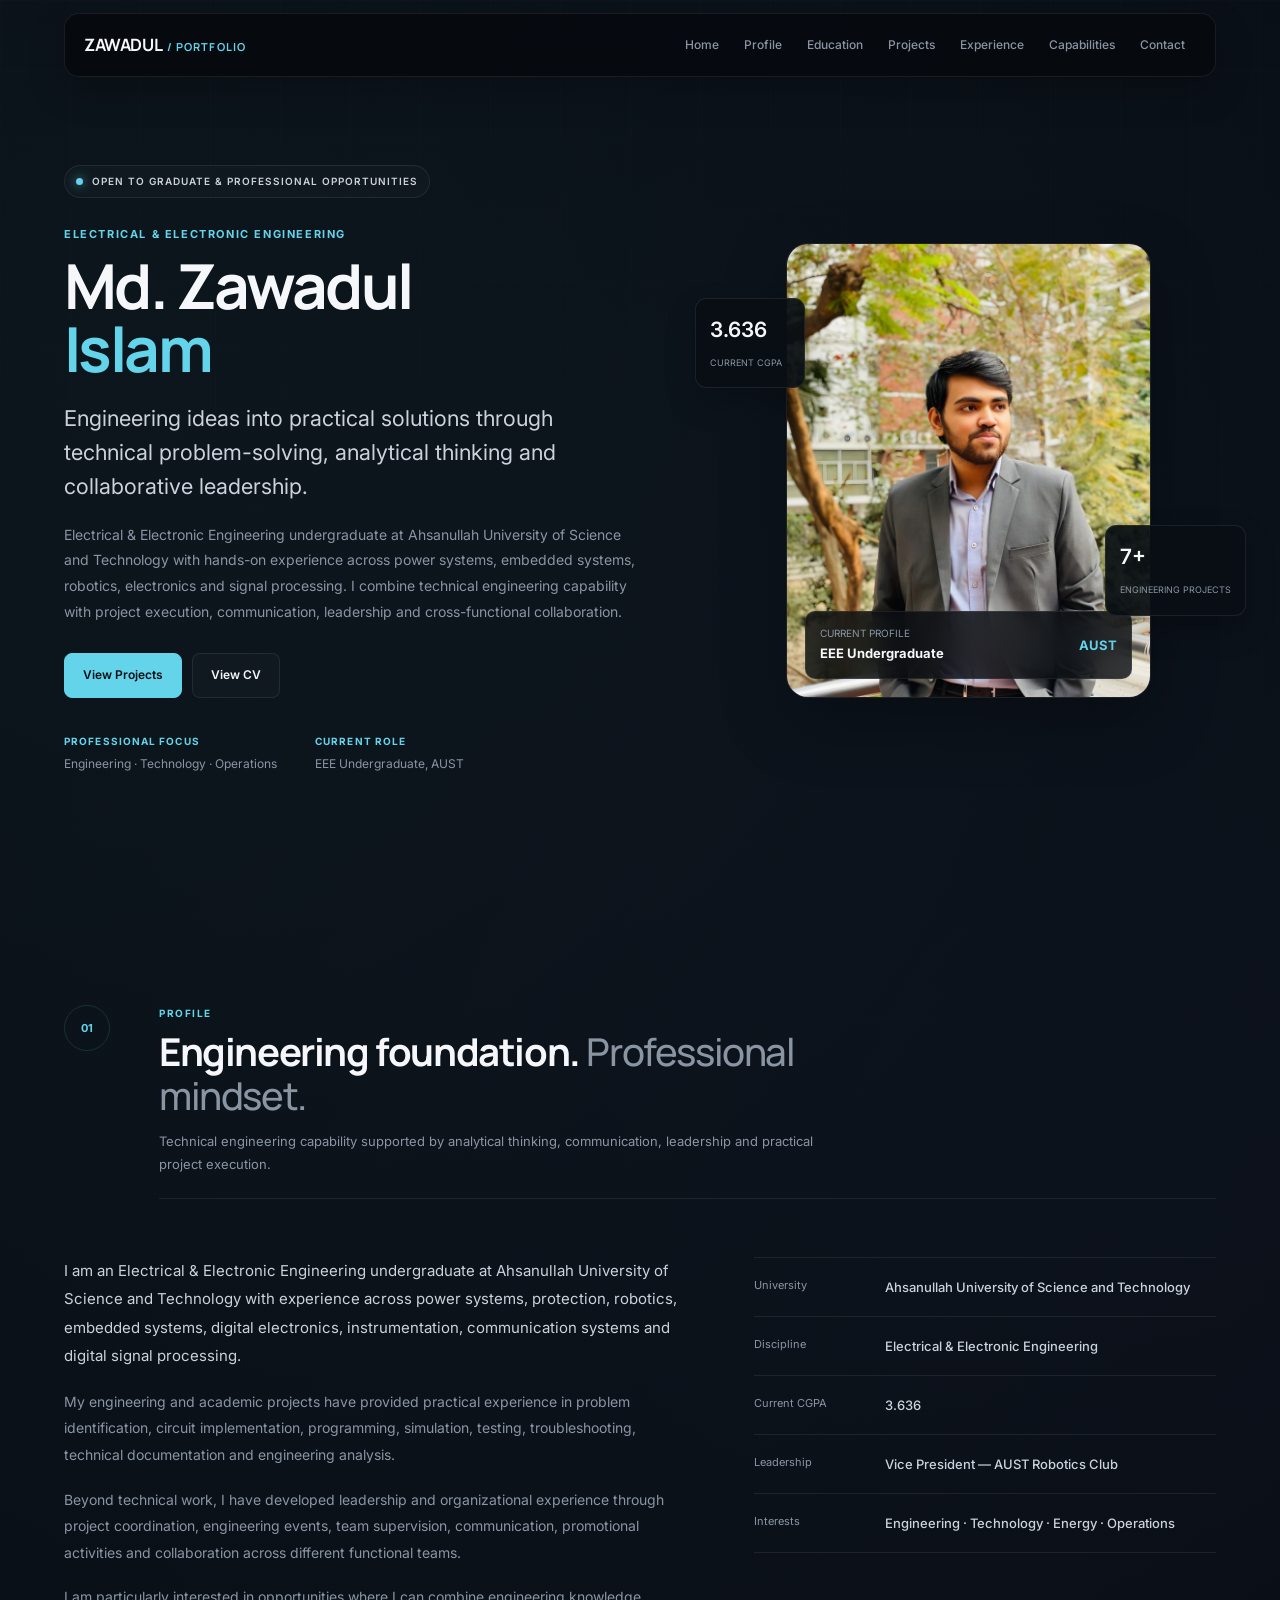
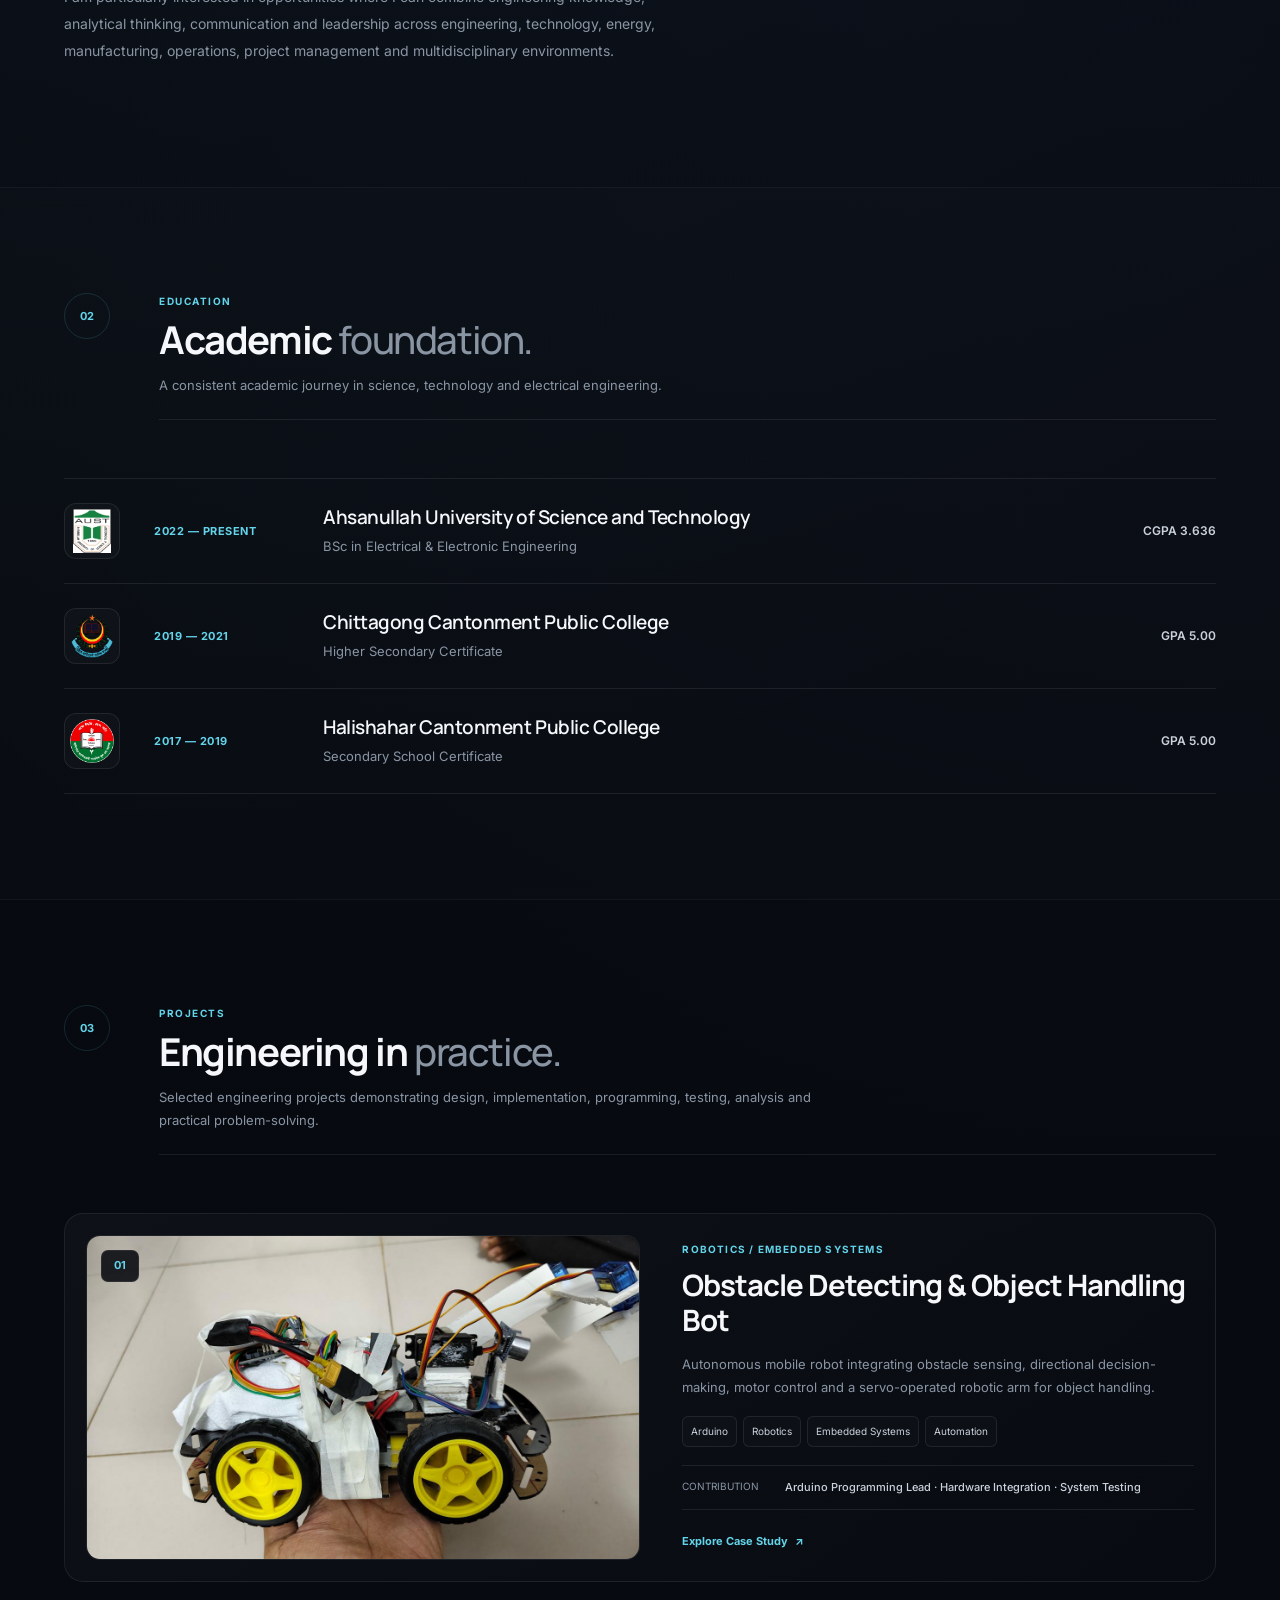
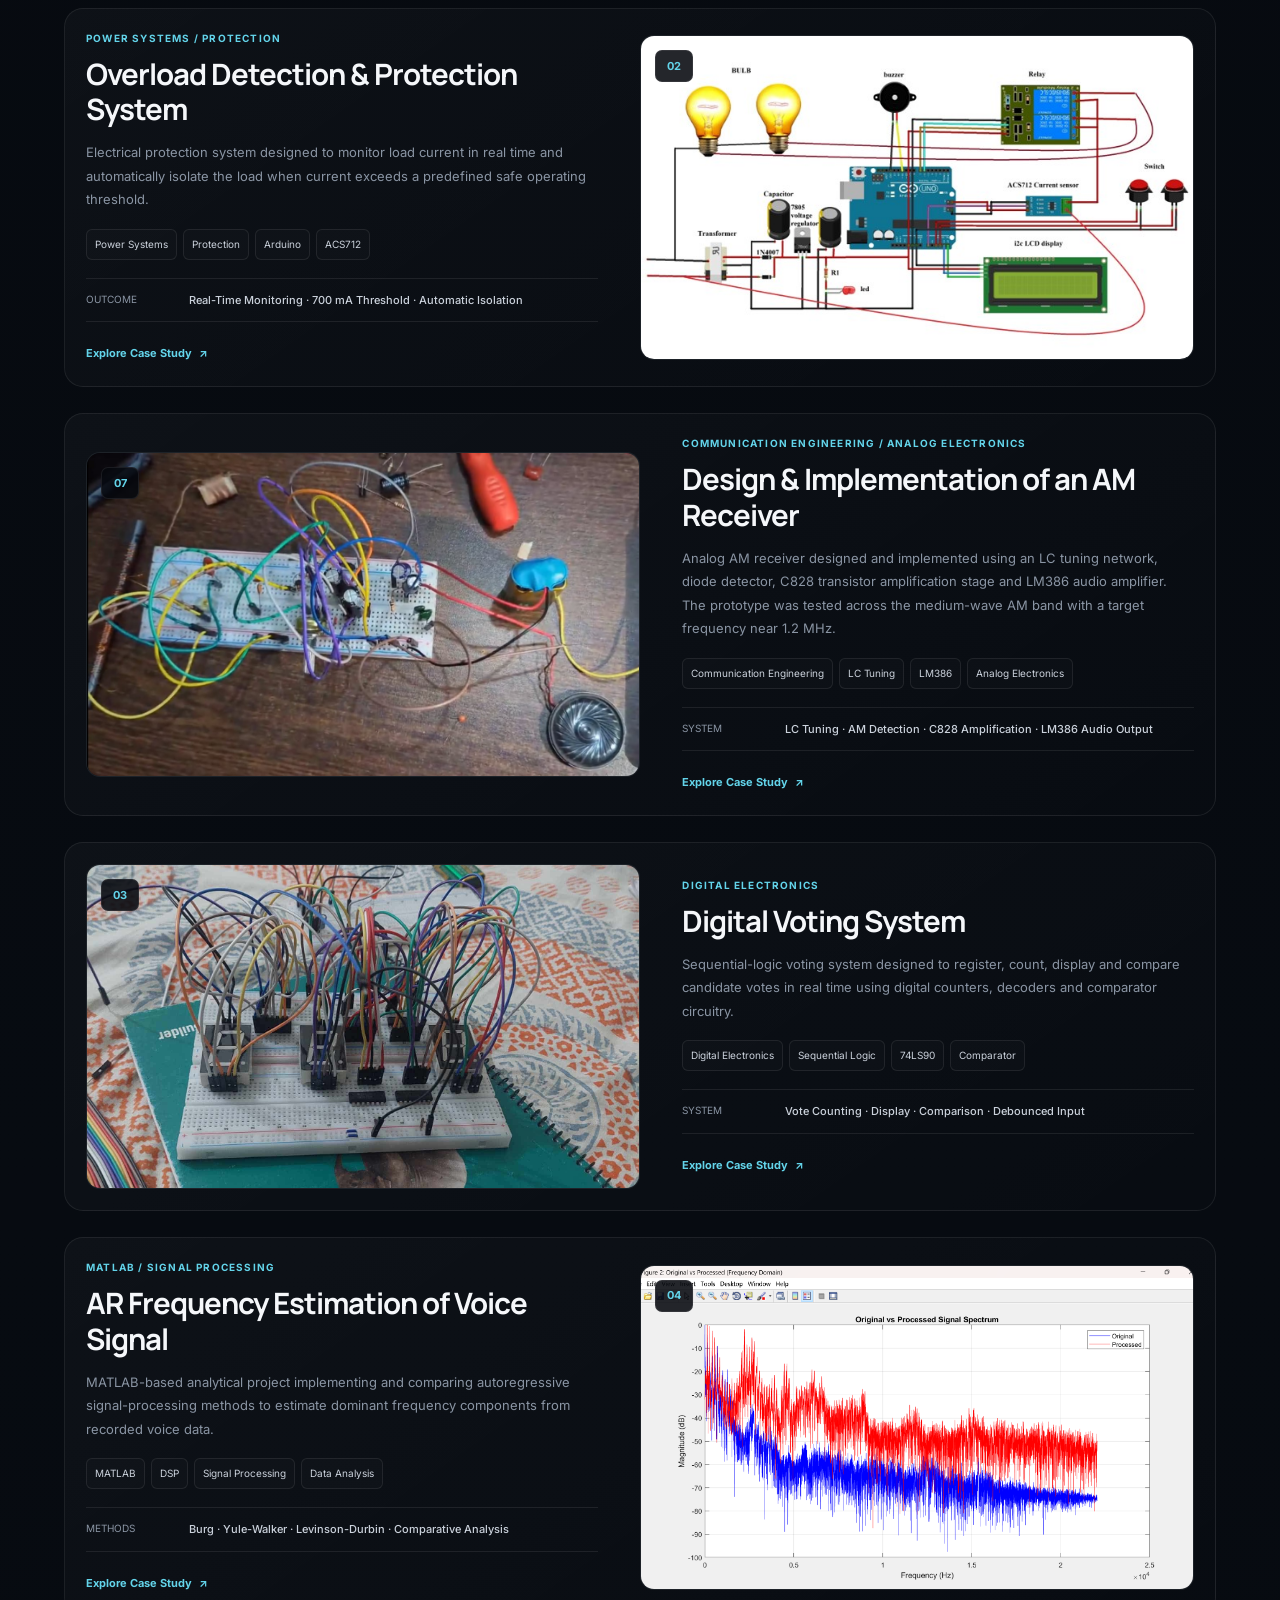
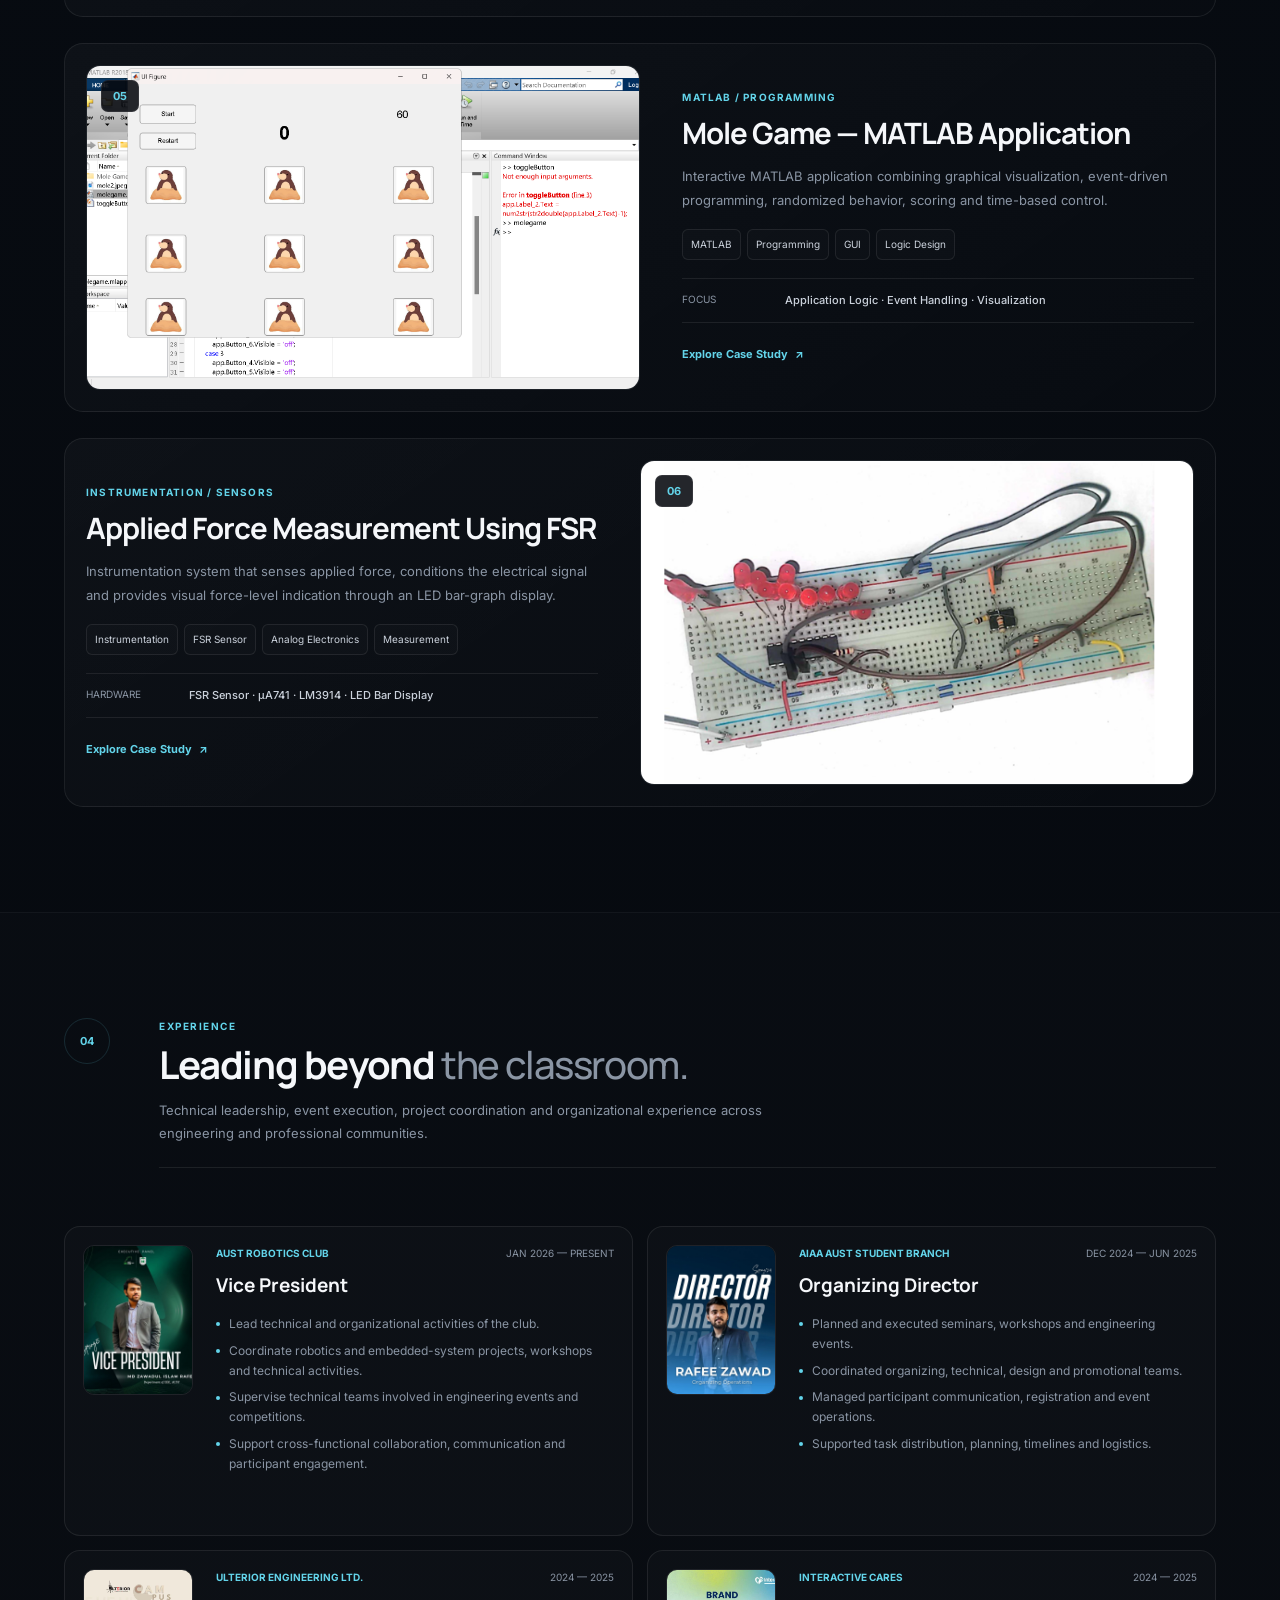
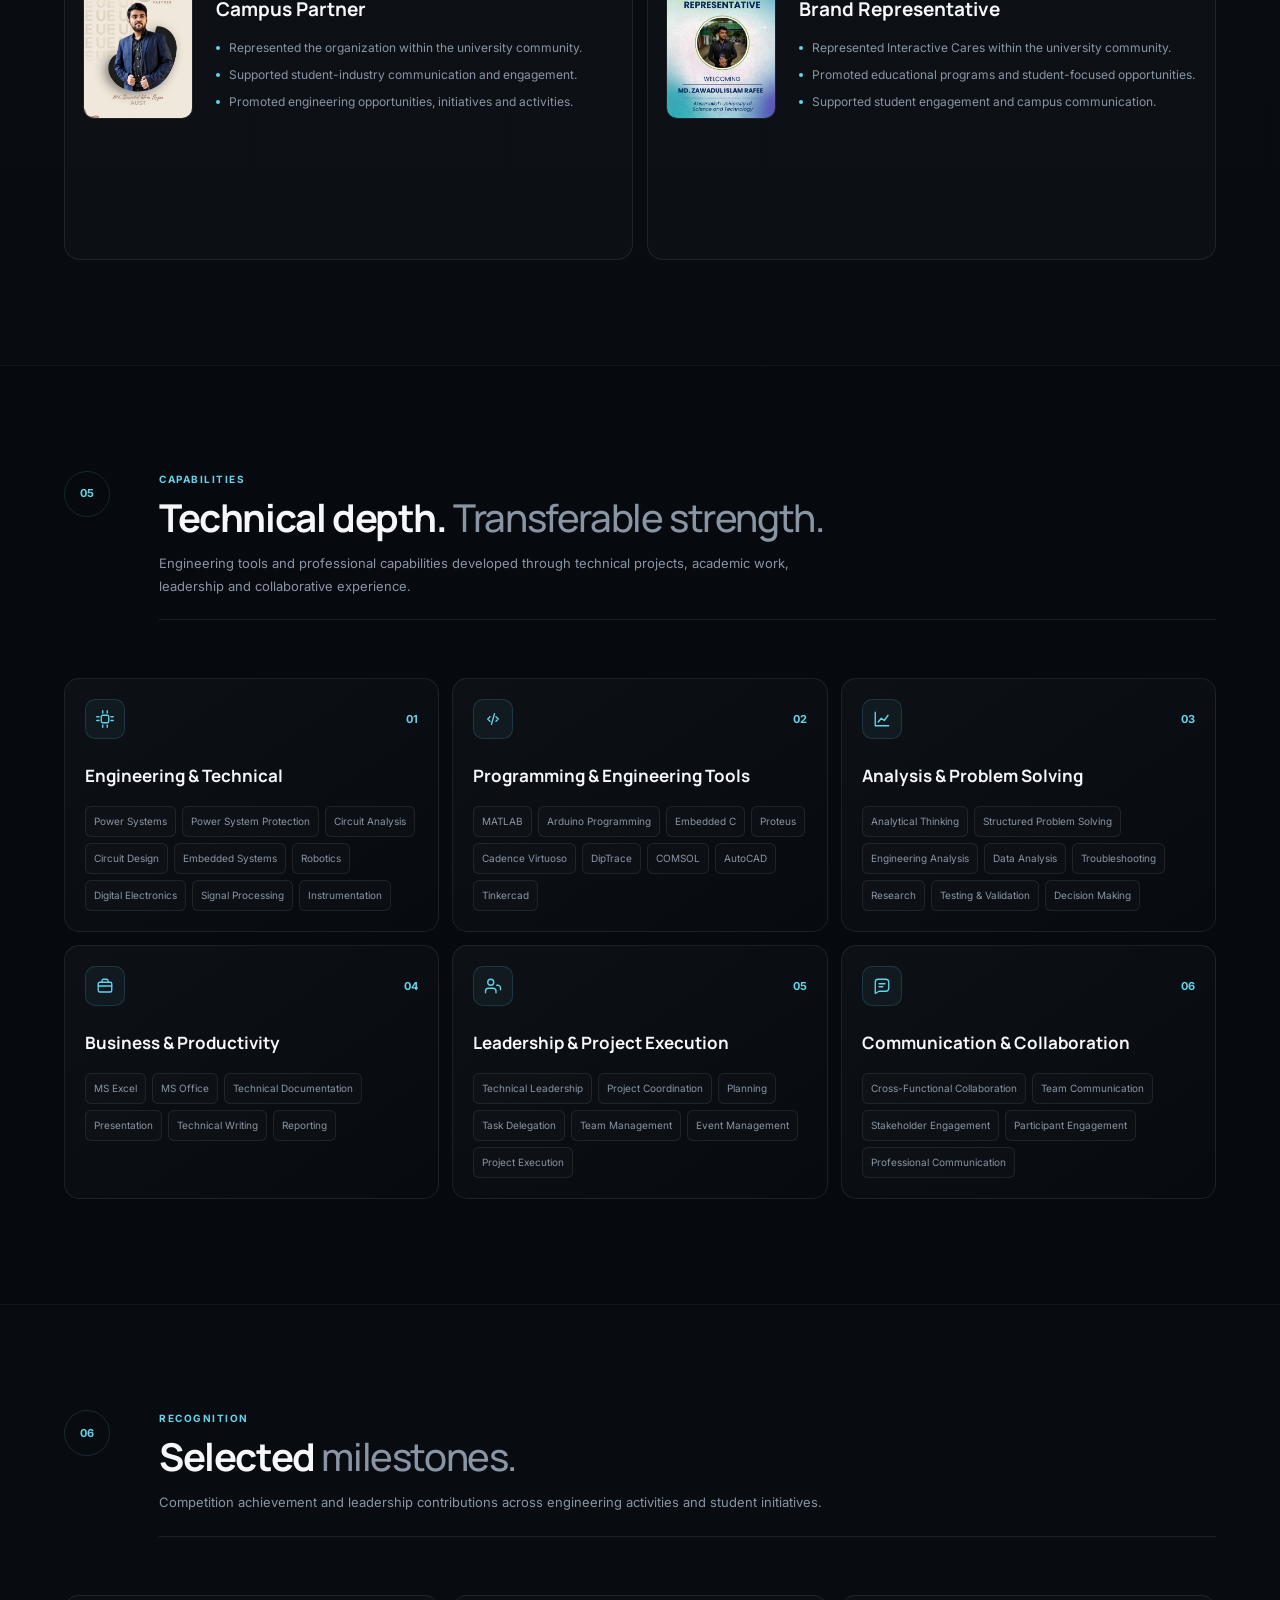
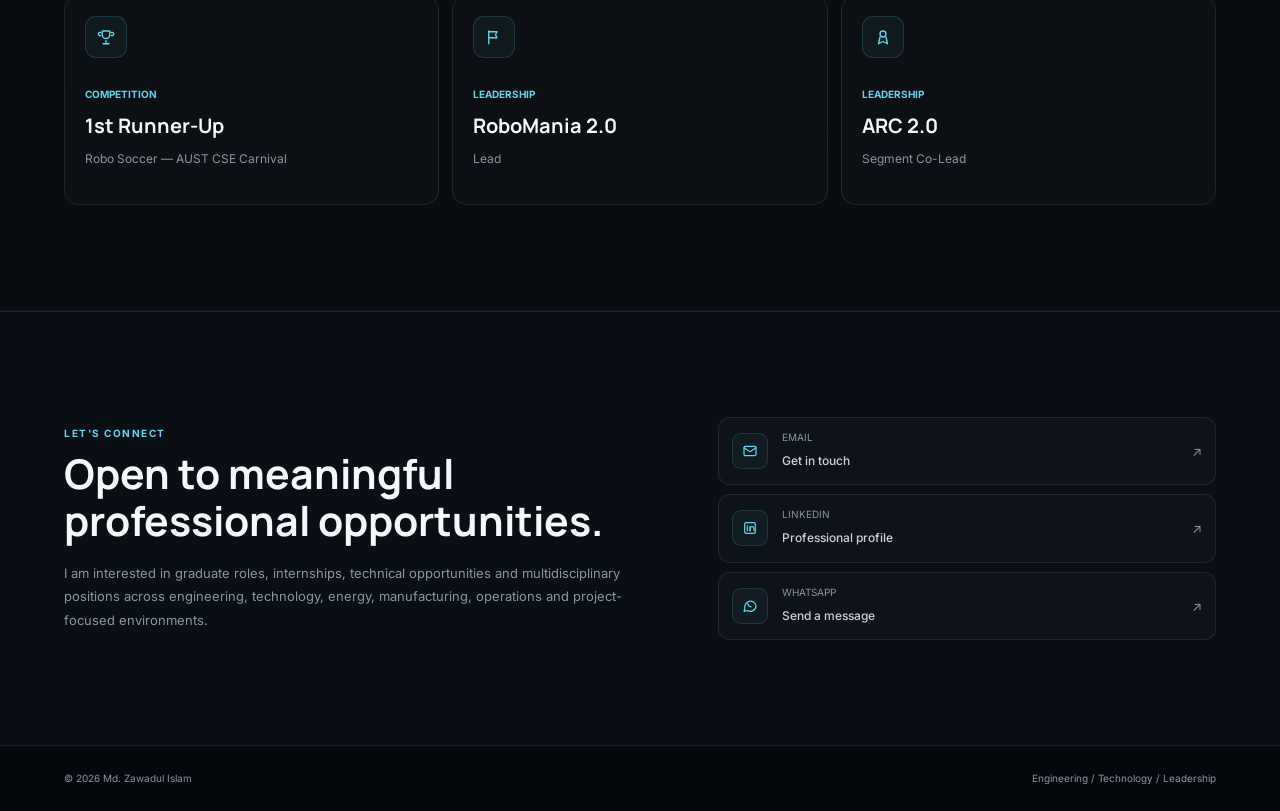
==== commit 78bffe68: "up" ====
--- a/index.html
+++ b/index.html
@@ -489,141 +489,175 @@
 
 
 
-    <!-- =========================
-         EDUCATION
-    ========================== -->
-
-    <section
-      class="section section-soft"
-      id="education"
-    >
-
-      <div class="container">
-
-
-        <div class="section-intro">
-
-          <div class="section-code">
-            02
-          </div>
-
-
-          <div class="section-intro-main">
-
-            <p class="section-eyebrow">
-              EDUCATION
-            </p>
-
-            <h2>
-              Academic
-              <span>foundation.</span>
-            </h2>
-
-            <p>
-              A consistent academic journey in science,
-              technology and electrical engineering.
-            </p>
-
-          </div>
-
-        </div>
-
-
-
-        <div class="education-list">
-
-
-          <article class="education-item">
-
-            <div class="education-year">
-              2022 — PRESENT
-            </div>
-
-
-            <div class="education-detail">
-
-              <h3>
-                Ahsanullah University of Science and Technology
-              </h3>
-
-              <p>
-                BSc in Electrical & Electronic Engineering
-              </p>
-
-            </div>
-
-
-            <div class="education-result">
-              CGPA 3.636
-            </div>
-
-          </article>
-
-
-
-          <article class="education-item">
-
-            <div class="education-year">
-              2019 — 2021
-            </div>
-
-
-            <div class="education-detail">
-
-              <h3>
-                Chittagong Cantonment Public College
-              </h3>
-
-              <p>
-                Higher Secondary Certificate
-              </p>
-
-            </div>
-
-
-            <div class="education-result">
-              GPA 5.00
-            </div>
-
-          </article>
-
-
-
-          <article class="education-item">
-
-            <div class="education-year">
-              2017 — 2019
-            </div>
-
-
-            <div class="education-detail">
-
-              <h3>
-                Halishahar Cantonment Public College
-              </h3>
-
-              <p>
-                Secondary School Certificate
-              </p>
-
-            </div>
-
-
-            <div class="education-result">
-              GPA 5.00
-            </div>
-
-          </article>
-
-
-        </div>
-
-
+<!-- =========================
+     EDUCATION
+========================== -->
+
+<section
+  class="section section-soft"
+  id="education"
+>
+
+  <div class="container">
+
+
+    <div class="section-intro">
+
+      <div class="section-code">
+        02
       </div>
 
-    </section>
-
-
+
+      <div class="section-intro-main">
+
+        <p class="section-eyebrow">
+          EDUCATION
+        </p>
+
+        <h2>
+          Academic
+          <span>foundation.</span>
+        </h2>
+
+        <p>
+          A consistent academic journey in science,
+          technology and electrical engineering.
+        </p>
+
+      </div>
+
+    </div>
+
+
+
+    <div class="education-list">
+
+
+      <!-- AUST -->
+
+      <article class="education-item">
+
+        <div class="education-logo">
+
+          <img
+            src="assets/education/aust-logo.png"
+            alt="Ahsanullah University of Science and Technology logo"
+          >
+
+        </div>
+
+
+        <div class="education-year">
+          2022 — PRESENT
+        </div>
+
+
+        <div class="education-detail">
+
+          <h3>
+            Ahsanullah University of Science and Technology
+          </h3>
+
+          <p>
+            BSc in Electrical & Electronic Engineering
+          </p>
+
+        </div>
+
+
+        <div class="education-result">
+          CGPA 3.636
+        </div>
+
+      </article>
+
+
+
+      <!-- CCPC -->
+
+      <article class="education-item">
+
+        <div class="education-logo">
+
+          <img
+            src="assets/education/ccpc-logo.png"
+            alt="Chittagong Cantonment Public College logo"
+          >
+
+        </div>
+
+
+        <div class="education-year">
+          2019 — 2021
+        </div>
+
+
+        <div class="education-detail">
+
+          <h3>
+            Chittagong Cantonment Public College
+          </h3>
+
+          <p>
+            Higher Secondary Certificate
+          </p>
+
+        </div>
+
+
+        <div class="education-result">
+          GPA 5.00
+        </div>
+
+      </article>
+
+
+
+      <!-- HCPC -->
+
+      <article class="education-item">
+
+        <div class="education-logo">
+
+          <img
+            src="assets/education/hcpc-logo.png"
+            alt="Halishahar Cantonment Public College logo"
+          >
+
+        </div>
+
+
+        <div class="education-year">
+          2017 — 2019
+        </div>
+
+
+        <div class="education-detail">
+
+          <h3>
+            Halishahar Cantonment Public College
+          </h3>
+
+          <p>
+            Secondary School Certificate
+          </p>
+
+        </div>
+
+
+        <div class="education-result">
+          GPA 5.00
+        </div>
+
+      </article>
+
+
+    </div>
+
+
+  </div>
+
+</section>
 
     <!-- =========================
          PROJECTS
--- a/style.css
+++ b/style.css
@@ -965,21 +965,81 @@
   display: grid;
 
   grid-template-columns:
-    155px
-    1fr
-    125px;
-
-  gap: 30px;
+    66px
+    145px
+    minmax(0, 1fr)
+    120px;
+
+  gap: 24px;
 
   align-items: center;
 
-  padding: 27px 0;
+  padding: 24px 0;
 
   border-bottom:
     1px solid var(--line);
 
-}
-
+  transition:
+    background 0.25s ease,
+    padding-left 0.25s ease,
+    padding-right 0.25s ease;
+
+}
+
+
+.education-item:hover {
+
+  padding-left: 10px;
+
+  padding-right: 10px;
+
+  background:
+    rgba(255, 255, 255, 0.012);
+
+}
+
+
+/* LOGO CONTAINER */
+
+.education-logo {
+
+  width: 56px;
+
+  height: 56px;
+
+  display: flex;
+
+  align-items: center;
+
+  justify-content: center;
+
+  overflow: hidden;
+
+  background:
+    rgba(255, 255, 255, 0.025);
+
+  border:
+    1px solid var(--line);
+
+  border-radius: 12px;
+
+}
+
+
+/* LOGO IMAGE */
+
+.education-logo img {
+
+  width: 44px;
+
+  height: 44px;
+
+  object-fit: contain;
+
+}
+
+
+/* YEAR */
 
 .education-year {
 
@@ -989,14 +1049,24 @@
 
   font-weight: 700;
 
-}
-
+  letter-spacing: 0.5px;
+
+}
+
+
+/* INSTITUTION */
 
 .education-detail h3 {
 
   margin-bottom: 5px;
 
-  font-size: 20px;
+  font-size: 19px;
+
+  line-height: 1.35;
+
+  letter-spacing: -0.45px;
+
+  font-weight: 600;
 
 }
 
@@ -1010,6 +1080,8 @@
 }
 
 
+/* RESULT */
+
 .education-result {
 
   color: var(--text-soft);
@@ -1019,6 +1091,8 @@
   font-size: 12px;
 
   font-weight: 600;
+
+  white-space: nowrap;
 
 }
 
@@ -2389,7 +2463,102 @@
 
 
   /* EDUCATION */
-
+/* EDUCATION */
+
+.education-item {
+
+  grid-template-columns:
+    50px 1fr;
+
+  grid-template-areas:
+    "logo year"
+    "logo detail"
+    "logo result";
+
+  gap:
+    5px 14px;
+
+  padding: 19px 0;
+
+}
+
+
+.education-item:hover {
+
+  padding-left: 0;
+
+  padding-right: 0;
+
+  background: transparent;
+
+}
+
+
+.education-logo {
+
+  grid-area: logo;
+
+  width: 48px;
+
+  height: 48px;
+
+  align-self: start;
+
+}
+
+
+.education-logo img {
+
+  width: 38px;
+
+  height: 38px;
+
+}
+
+
+.education-year {
+
+  grid-area: year;
+
+  font-size: 10px;
+
+}
+
+
+.education-detail {
+
+  grid-area: detail;
+
+}
+
+
+.education-detail h3 {
+
+  margin-bottom: 4px;
+
+  font-size: 16px;
+
+  line-height: 1.35;
+
+}
+
+
+.education-detail p {
+
+  font-size: 11px;
+
+}
+
+
+.education-result {
+
+  grid-area: result;
+
+  text-align: left;
+
+  font-size: 11px;
+
+}
   .education-item {
 
     grid-template-columns: 1fr;
@@ -2866,7 +3035,40 @@
 ========================================================= */
 
 @media (max-width: 360px) {
-
+.education-item {
+
+  grid-template-columns:
+    44px 1fr;
+
+  gap:
+    5px 11px;
+
+}
+
+
+.education-logo {
+
+  width: 42px;
+
+  height: 42px;
+
+}
+
+
+.education-logo img {
+
+  width: 33px;
+
+  height: 33px;
+
+}
+
+
+.education-detail h3 {
+
+  font-size: 15px;
+
+}
 
   .logo span {
 
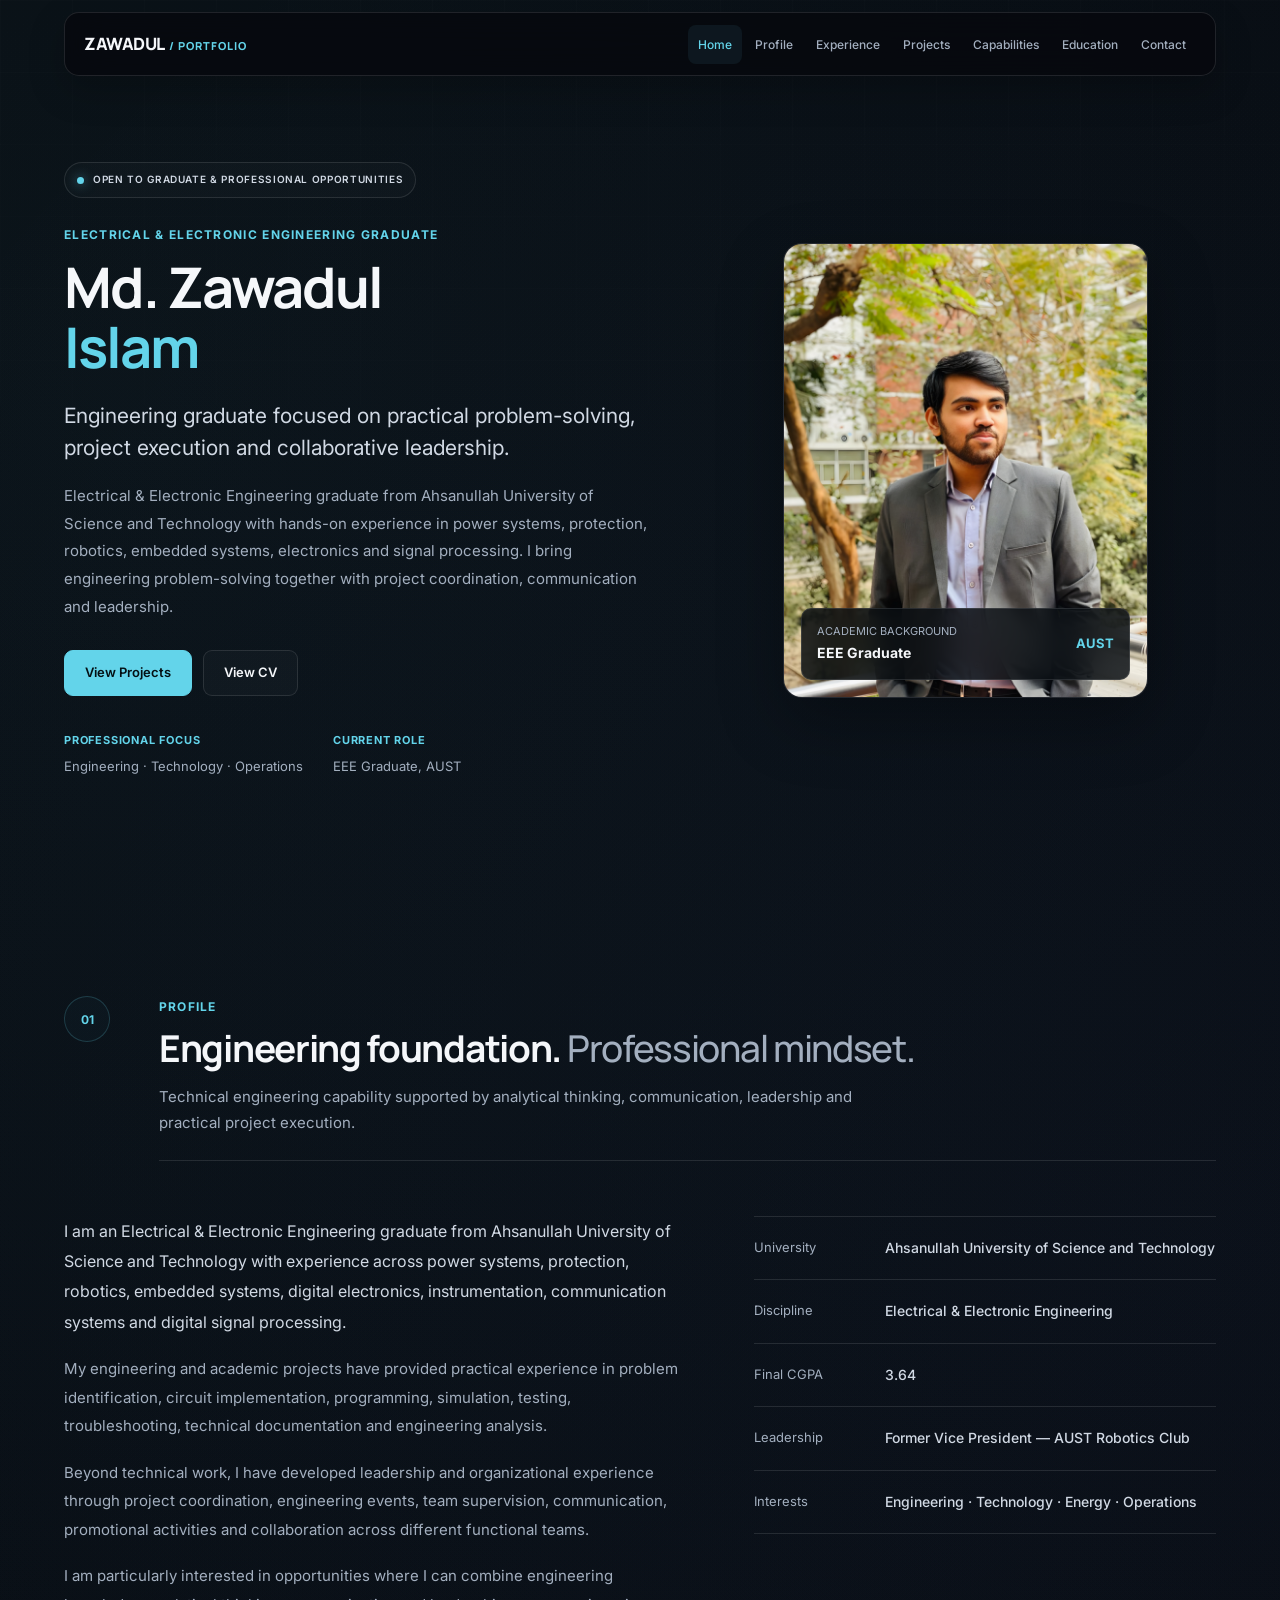
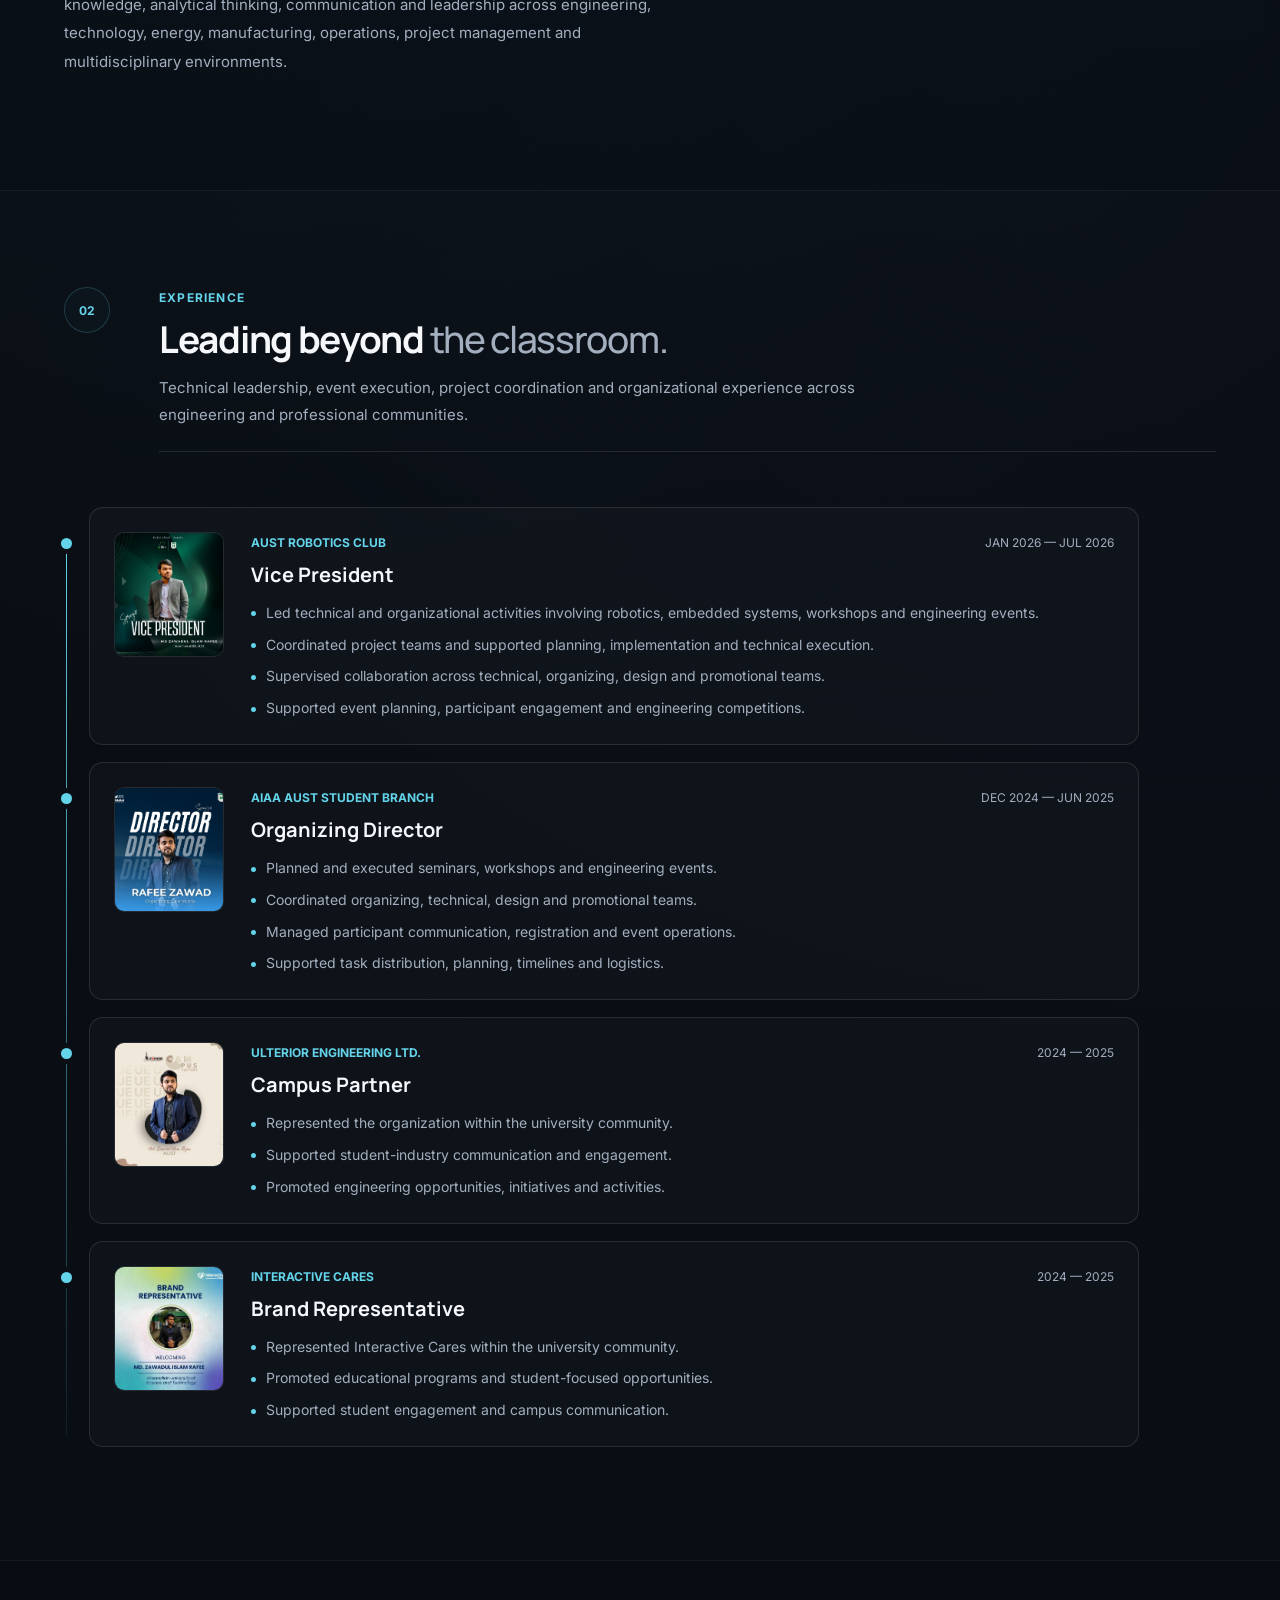
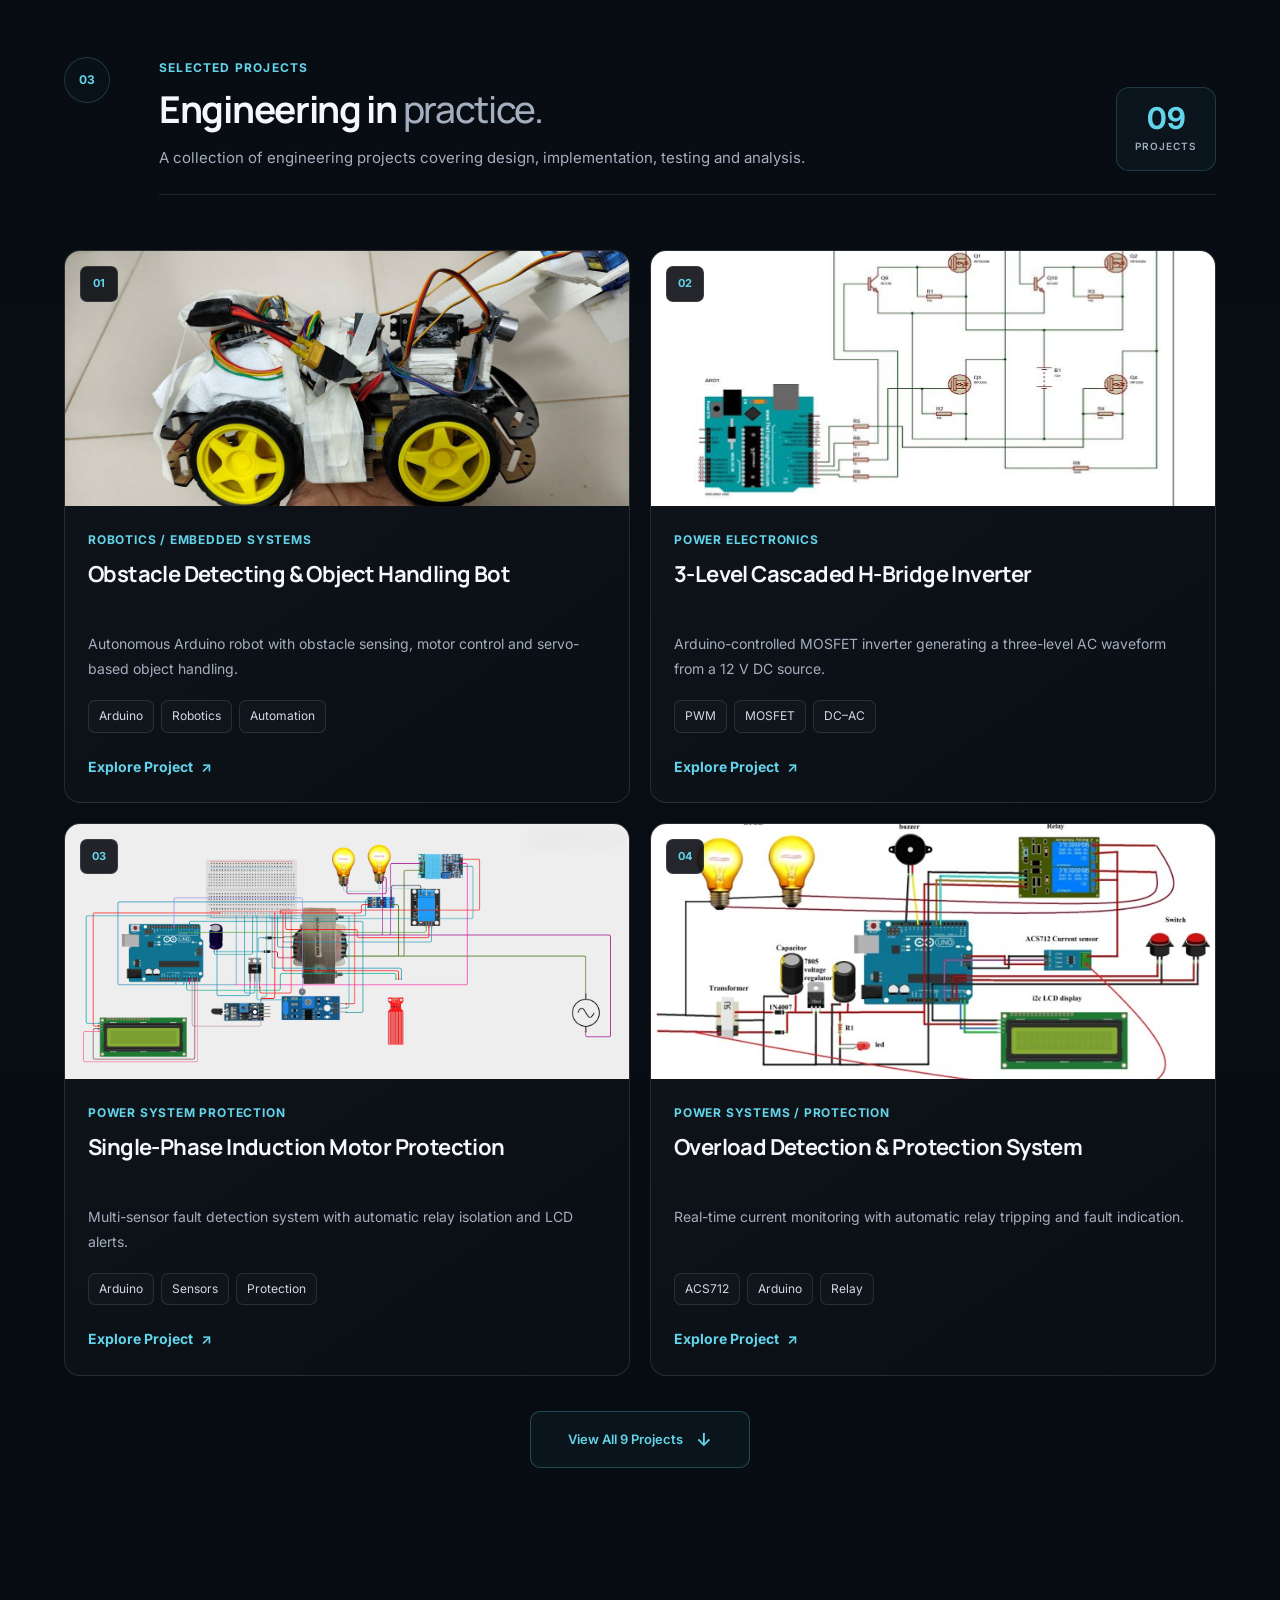
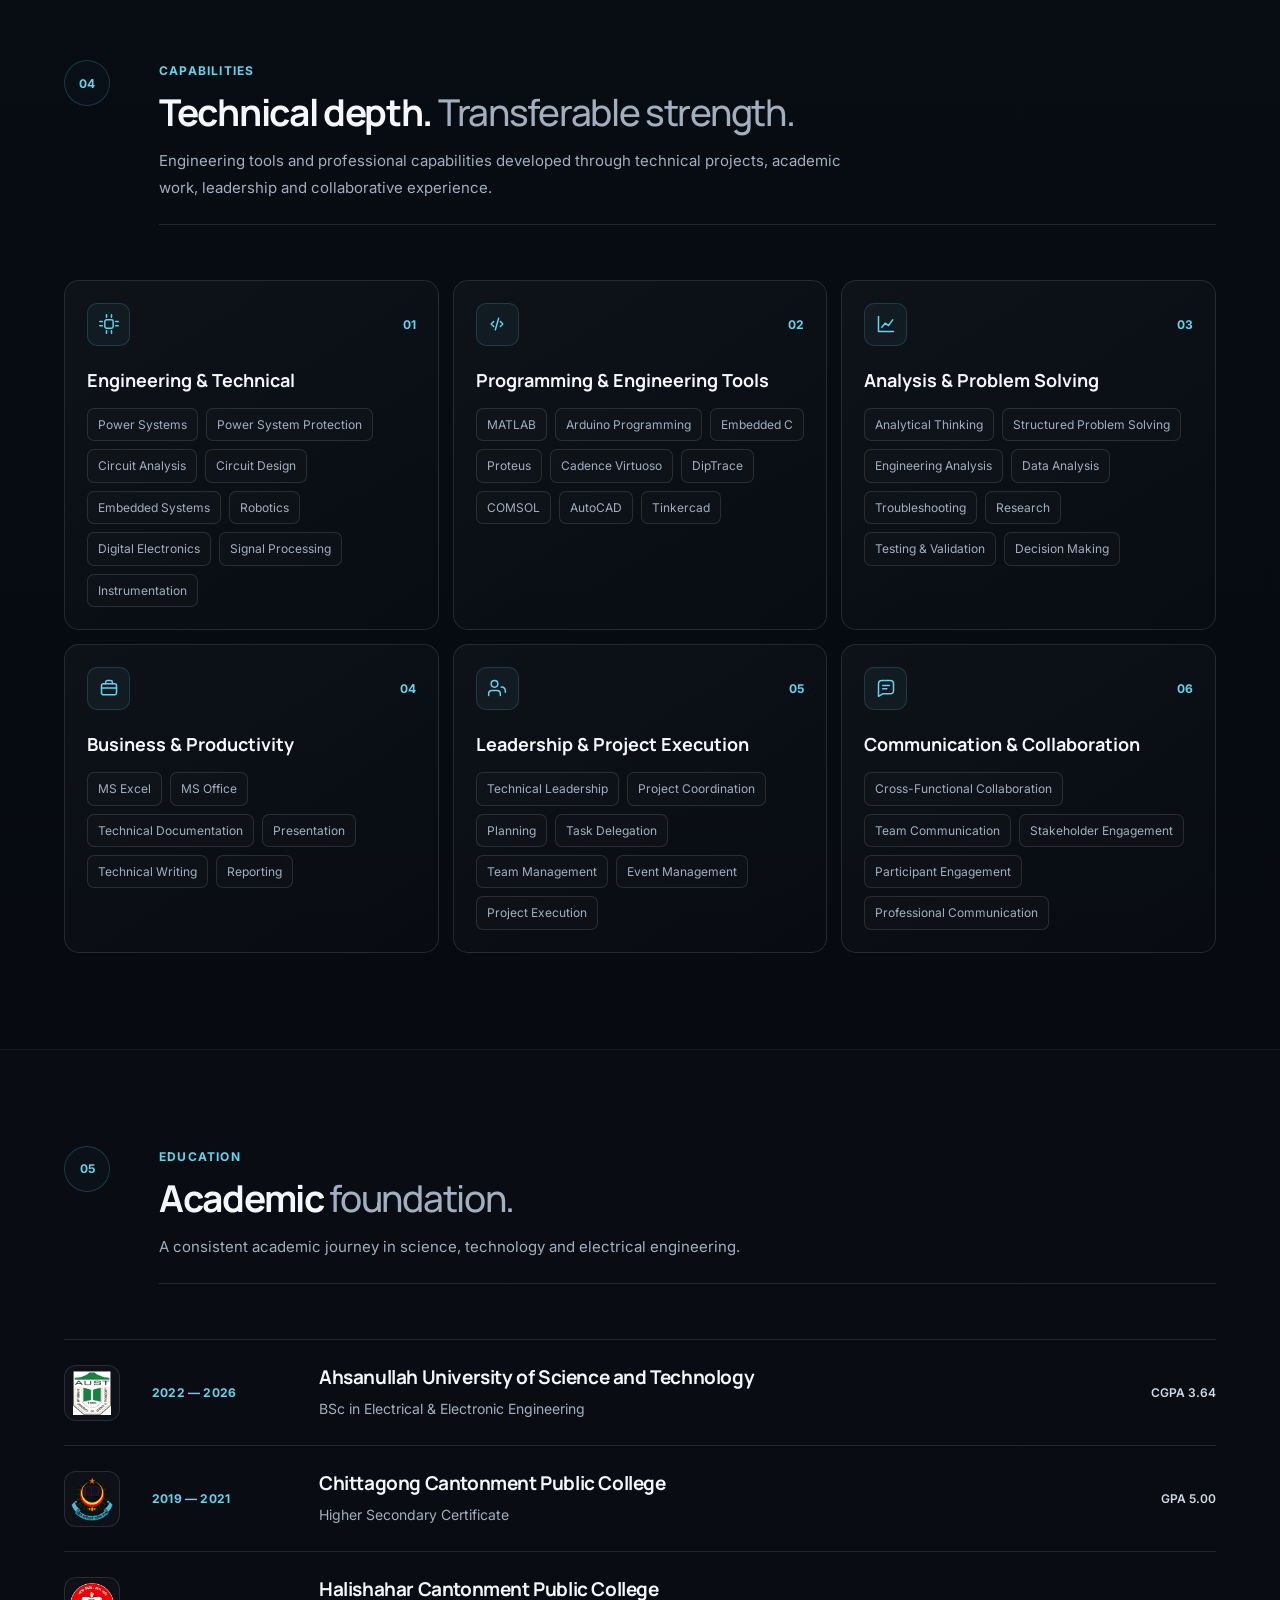
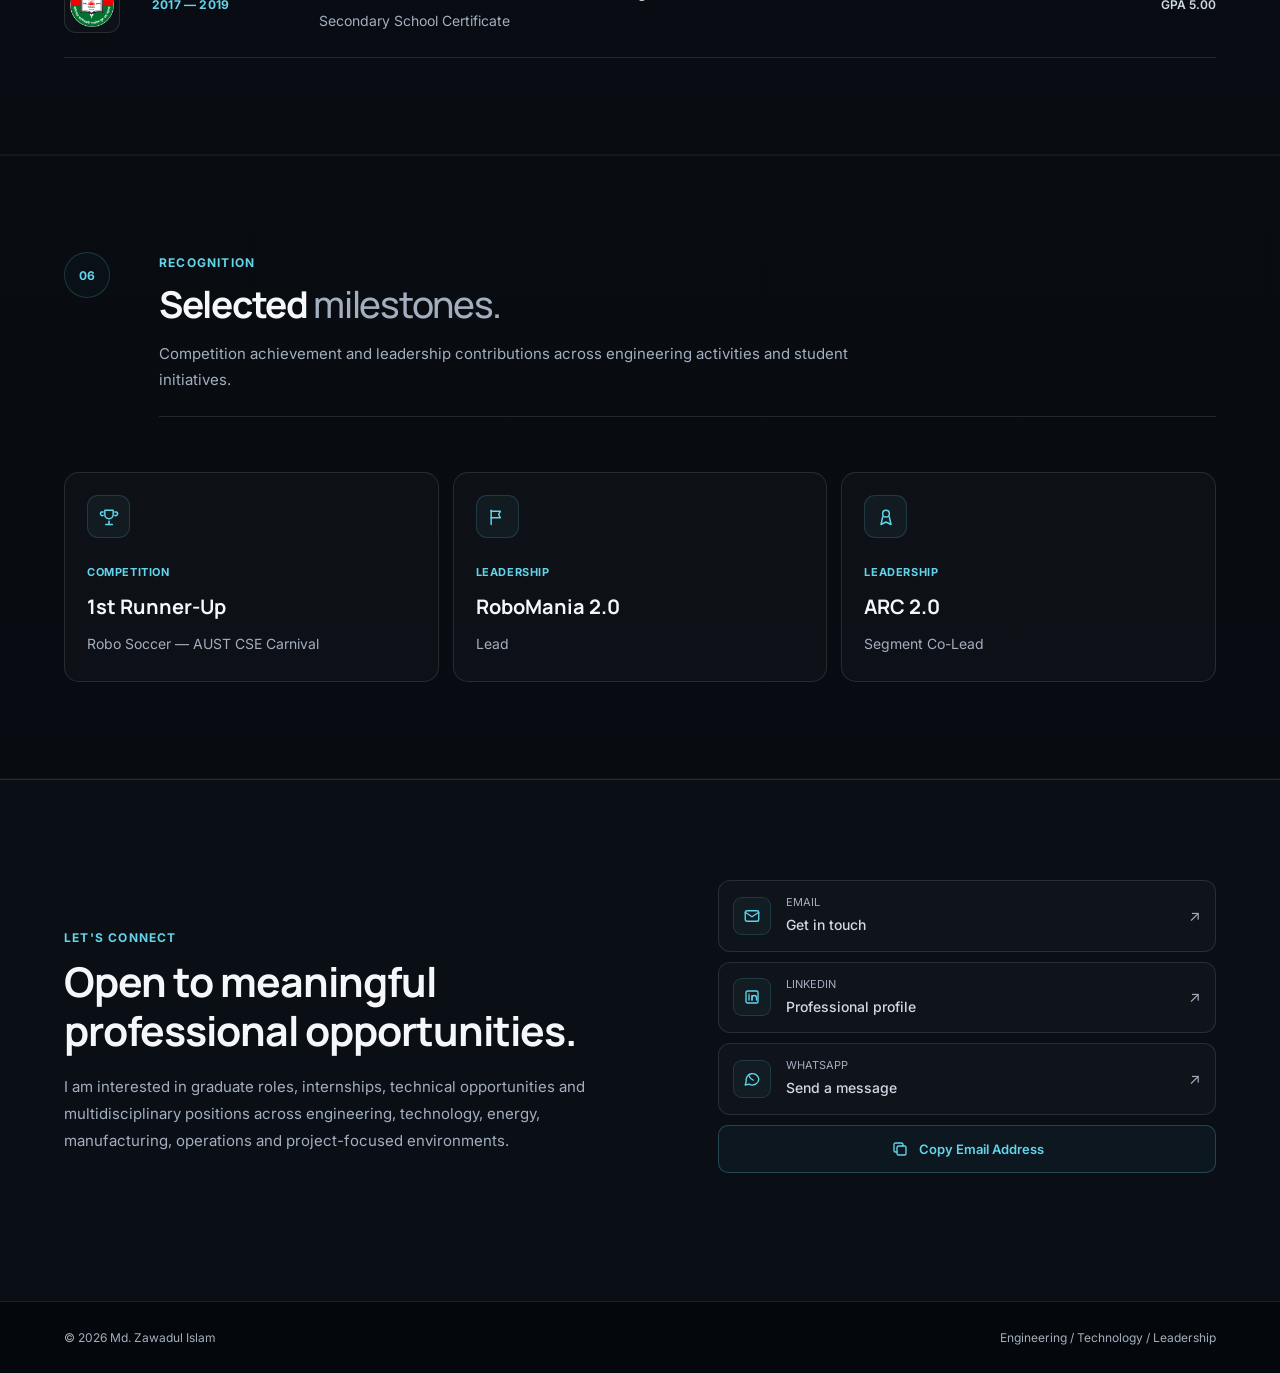
==== commit 21aaa341: "update" ====
--- a/index.html
+++ b/index.html
@@ -1,2261 +1,1394 @@
 <!DOCTYPE html>
 <html lang="en">
-
-<head>
-
-  <meta charset="UTF-8">
-
-  <meta
-    name="viewport"
-    content="width=device-width, initial-scale=1.0"
-  >
-
+ <head>
+  <meta charset="utf-8"/>
+  <meta content="width=device-width, initial-scale=1.0" name="viewport"/>
   <title>
-    Md. Zawadul Islam | Engineering Portfolio
+   Md. Zawadul Islam | Engineering Portfolio
   </title>
-
-  <meta
-    name="description"
-    content="Portfolio of Md. Zawadul Islam, an Electrical and Electronic Engineering undergraduate with experience in engineering projects, robotics, power systems, embedded systems, signal processing, leadership and project coordination."
-  >
-
-  <meta
-    property="og:title"
-    content="Md. Zawadul Islam | Engineering Portfolio"
-  >
-
-  <meta
-    property="og:description"
-    content="Electrical & Electronic Engineering portfolio featuring technical projects, leadership experience and multidisciplinary engineering work."
-  >
-
-  <meta
-    property="og:image"
-    content="assets/images/portfolio-preview.jpg"
-  >
-
-  <meta
-    property="og:type"
-    content="website"
-  >
-
-  <link
-    rel="icon"
-    type="image/png"
-    href="assets/images/favicon.png"
-  >
-
-  <link
-    rel="stylesheet"
-    href="style.css"
-  >
-
-</head>
-
-
-<body>
-
-
+  <meta content="Portfolio of Md. Zawadul Islam, an Electrical and Electronic Engineering graduate with experience in engineering projects, robotics, power systems, embedded systems, signal processing, leadership and project coordination." name="description"/>
+  <meta content="Md. Zawadul Islam | Engineering Portfolio" property="og:title"/>
+  <meta content="Electrical &amp; Electronic Engineering portfolio featuring technical projects, leadership experience and multidisciplinary engineering work." property="og:description"/>
+  <meta content="assets/images/portfolio-preview.jpg" property="og:image"/>
+  <meta content="website" property="og:type"/>
+  <link href="assets/images/favicon.png" rel="icon" type="image/png"/>
+  <link href="style.css" rel="stylesheet"/>
+ </head>
+ <body>
   <!-- =========================
        NAVIGATION
   ========================== -->
-
   <header class="header">
-
-    <nav class="navbar container">
-
-      <a
-        href="#home"
-        class="logo"
-      >
-        ZAWADUL
-        <span>/ PORTFOLIO</span>
+   <nav class="navbar container">
+    <a class="logo" href="#home">
+     ZAWADUL
+     <span>
+      / PORTFOLIO
+     </span>
+    </a>
+    <ul class="nav-links" id="navLinks">
+     <li>
+      <a href="#home">
+       Home
       </a>
-
-
-      <ul
-        class="nav-links"
-        id="navLinks"
-      >
-
-        <li>
-          <a href="#home">Home</a>
-        </li>
-
-        <li>
-          <a href="#profile">Profile</a>
-        </li>
-
-        <li>
-          <a href="#education">Education</a>
-        </li>
-
-        <li>
-          <a href="#projects">Projects</a>
-        </li>
-
-        <li>
-          <a href="#experience">Experience</a>
-        </li>
-
-        <li>
-          <a href="#capabilities">Capabilities</a>
-        </li>
-
-        <li>
-          <a href="#contact">Contact</a>
-        </li>
-
-      </ul>
-
-
-      <button
-        class="menu-btn"
-        id="menuBtn"
-        aria-label="Open navigation menu"
-      >
-        ☰
-      </button>
-
-    </nav>
-
+     </li>
+     <li>
+      <a href="#profile">
+       Profile
+      </a>
+     </li>
+     <li>
+      <a href="#experience">
+       Experience
+      </a>
+     </li>
+     <li>
+      <a href="#projects">
+       Projects
+      </a>
+     </li>
+     <li>
+      <a href="#capabilities">
+       Capabilities
+      </a>
+     </li>
+     <li>
+      <a href="#education">
+       Education
+      </a>
+     </li>
+     <li>
+      <a href="#contact">
+       Contact
+      </a>
+     </li>
+    </ul>
+    <button aria-controls="navLinks" aria-expanded="false" aria-label="Open navigation menu" class="menu-btn" id="menuBtn" type="button">
+     ☰
+    </button>
+   </nav>
   </header>
-
-
-
   <main>
-
-
-    <!-- =========================
-         HERO
-    ========================== -->
-
-    <section
-      class="hero"
-      id="home"
-    >
-
-      <div class="container hero-layout">
-
-
-        <div class="hero-content">
-
-
-          <div class="hero-status">
-
-            <span class="status-dot"></span>
-
-            OPEN TO GRADUATE & PROFESSIONAL OPPORTUNITIES
-
-          </div>
-
-
-          <p class="hero-kicker">
-            ELECTRICAL & ELECTRONIC ENGINEERING
-          </p>
-
-
-          <h1>
-            Md. Zawadul
-            <span>Islam</span>
-          </h1>
-
-
-          <p class="hero-lead">
-
-            Engineering ideas into practical solutions through
-            technical problem-solving, analytical thinking
-            and collaborative leadership.
-
-          </p>
-
-
-          <p class="hero-copy">
-
-            Electrical & Electronic Engineering undergraduate at
-            Ahsanullah University of Science and Technology with
-            hands-on experience across power systems, embedded systems,
-            robotics, electronics and signal processing.
-
-            I combine technical engineering capability with project
-            execution, communication, leadership and cross-functional
-            collaboration.
-
-          </p>
-
-
-          <div class="hero-actions">
-
-            <a
-              href="#projects"
-              class="button button-primary"
-            >
-              View Projects
-            </a>
-
-
-            <a
-              href="assets/documents/Zawadul-Islam-CV-2026.pdf"
-              target="_blank"
-              rel="noopener noreferrer"
-              class="button button-secondary"
-            >
-              View CV
-            </a>
-
-          </div>
-
-
-          <div class="hero-meta">
-
-
-            <div class="hero-meta-item">
-
-              <span class="meta-label">
-                PROFESSIONAL FOCUS
-              </span>
-
-              <span>
-                Engineering · Technology · Operations
-              </span>
-
-            </div>
-
-
-            <div class="hero-meta-item">
-
-              <span class="meta-label">
-                CURRENT ROLE
-              </span>
-
-              <span>
-                EEE Undergraduate, AUST
-              </span>
-
-            </div>
-
-
-          </div>
-
-
-        </div>
-
-
-
-        <div class="hero-portrait">
-
-
-          <div class="portrait-frame">
-
-            <img
-              src="assets/images/profile.jpg"
-              alt="Md. Zawadul Islam"
-            >
-
-
-            <div class="portrait-overlay">
-
-              <div>
-
-                <small>
-                  CURRENT PROFILE
-                </small>
-
-                <strong>
-                  EEE Undergraduate
-                </strong>
-
-              </div>
-
-              <span>
-                AUST
-              </span>
-
-            </div>
-
-          </div>
-
-
-
-          <div class="portrait-note portrait-note-one">
-
-            <span>
-              3.636
-            </span>
-
-            <small>
-              CURRENT CGPA
-            </small>
-
-          </div>
-
-
-
-          <div class="portrait-note portrait-note-two">
-
-            <span>
-              7+
-            </span>
-
-            <small>
-              ENGINEERING PROJECTS
-            </small>
-
-          </div>
-
-
-        </div>
-
-
-      </div>
-
-    </section>
-
-
-
-    <!-- =========================
-         PROFILE
-    ========================== -->
-
-    <section
-      class="section"
-      id="profile"
-    >
-
-      <div class="container">
-
-
-        <div class="section-intro">
-
-          <div class="section-code">
-            01
-          </div>
-
-
-          <div class="section-intro-main">
-
-            <p class="section-eyebrow">
-              PROFILE
-            </p>
-
-            <h2>
-              Engineering foundation.
-              <span>Professional mindset.</span>
-            </h2>
-
-            <p>
-              Technical engineering capability supported by
+   <section class="hero" id="home">
+    <div class="container hero-layout">
+     <div class="hero-content">
+      <div class="hero-status">
+       <span class="status-dot">
+       </span>
+       OPEN TO GRADUATE &amp; PROFESSIONAL OPPORTUNITIES
+      </div>
+      <p class="hero-kicker">
+       ELECTRICAL &amp; ELECTRONIC ENGINEERING GRADUATE
+      </p>
+      <h1>
+       Md. Zawadul
+       <span>
+        Islam
+       </span>
+      </h1>
+      <p class="hero-lead">
+       Engineering graduate focused on practical problem-solving, project execution and collaborative leadership.
+      </p>
+      <p class="hero-copy">
+       Electrical &amp; Electronic Engineering graduate from Ahsanullah University of Science and Technology with hands-on experience in power systems, protection, robotics, embedded systems, electronics and signal processing. I bring engineering problem-solving together with project coordination, communication and leadership.
+      </p>
+      <div class="hero-actions">
+       <a class="button button-primary" href="#projects">
+        View Projects
+       </a>
+       <a class="button button-secondary" href="assets/documents/Zawadul-Islam-CV-2026.pdf" rel="noopener noreferrer" target="_blank">
+        View CV
+       </a>
+      </div>
+      <div class="hero-meta">
+       <div class="hero-meta-item">
+        <span class="meta-label">
+         PROFESSIONAL FOCUS
+        </span>
+        <span>
+         Engineering &middot; Technology &middot; Operations
+        </span>
+       </div>
+       <div class="hero-meta-item">
+        <span class="meta-label">
+         CURRENT ROLE
+        </span>
+        <span>
+         EEE Graduate, AUST
+        </span>
+       </div>
+      </div>
+     </div>
+     <div class="hero-portrait">
+      <div class="portrait-frame">
+       <img alt="Md. Zawadul Islam" src="assets/images/profile.jpg"/>
+       <div class="portrait-overlay">
+        <div>
+         <small>
+          ACADEMIC BACKGROUND
+         </small>
+         <strong>
+          EEE Graduate
+         </strong>
+        </div>
+        <span>
+         AUST
+        </span>
+       </div>
+      </div>
+     </div>
+    </div>
+   </section>
+   <section class="section" id="profile">
+    <div class="container">
+     <div class="section-intro">
+      <div class="section-code">
+       01
+      </div>
+      <div class="section-intro-main">
+       <p class="section-eyebrow">
+        PROFILE
+       </p>
+       <h2>
+        Engineering foundation.
+        <span>
+         Professional mindset.
+        </span>
+       </h2>
+       <p>
+        Technical engineering capability supported by
               analytical thinking, communication, leadership
               and practical project execution.
-            </p>
-
-          </div>
-
-        </div>
-
-
-
-        <div class="profile-layout">
-
-
-          <div class="profile-story">
-
-
-            <p class="profile-opening">
-
-              I am an Electrical & Electronic Engineering undergraduate
-              at Ahsanullah University of Science and Technology with
-              experience across power systems, protection, robotics,
-              embedded systems, digital electronics, instrumentation,
-              communication systems and digital signal processing.
-
-            </p>
-
-
-            <p>
-
-              My engineering and academic projects have provided
+       </p>
+      </div>
+     </div>
+     <div class="profile-layout">
+      <div class="profile-story">
+       <p class="profile-opening">
+        I am an Electrical &amp; Electronic Engineering graduate from Ahsanullah University of Science and Technology with experience across power systems, protection, robotics, embedded systems, digital electronics, instrumentation, communication systems and digital signal processing.
+       </p>
+       <p>
+        My engineering and academic projects have provided
               practical experience in problem identification,
               circuit implementation, programming, simulation,
               testing, troubleshooting, technical documentation
               and engineering analysis.
-
-            </p>
-
-
-            <p>
-
-              Beyond technical work, I have developed leadership and
+       </p>
+       <p>
+        Beyond technical work, I have developed leadership and
               organizational experience through project coordination,
               engineering events, team supervision, communication,
               promotional activities and collaboration across
               different functional teams.
-
-            </p>
-
-
-            <p>
-
-              I am particularly interested in opportunities where I can
+       </p>
+       <p>
+        I am particularly interested in opportunities where I can
               combine engineering knowledge, analytical thinking,
               communication and leadership across engineering,
               technology, energy, manufacturing, operations,
               project management and multidisciplinary environments.
-
-            </p>
-
-
-          </div>
-
-
-
-          <aside class="profile-panel">
-
-
-            <div class="profile-panel-row">
-
-              <span>
-                University
-              </span>
-
-              <strong>
-                Ahsanullah University of Science and Technology
-              </strong>
-
-            </div>
-
-
-            <div class="profile-panel-row">
-
-              <span>
-                Discipline
-              </span>
-
-              <strong>
-                Electrical & Electronic Engineering
-              </strong>
-
-            </div>
-
-
-            <div class="profile-panel-row">
-
-              <span>
-                Current CGPA
-              </span>
-
-              <strong>
-                3.636
-              </strong>
-
-            </div>
-
-
-            <div class="profile-panel-row">
-
-              <span>
-                Leadership
-              </span>
-
-              <strong>
-                Vice President — AUST Robotics Club
-              </strong>
-
-            </div>
-
-
-            <div class="profile-panel-row">
-
-              <span>
-                Interests
-              </span>
-
-              <strong>
-                Engineering · Technology · Energy · Operations
-              </strong>
-
-            </div>
-
-
-          </aside>
-
-
-        </div>
-
-
-      </div>
-
-    </section>
-
-
-
-<!-- =========================
-     EDUCATION
-========================== -->
-
-<section
-  class="section section-soft"
-  id="education"
->
-
-  <div class="container">
-
-
-    <div class="section-intro">
-
+       </p>
+      </div>
+      <aside class="profile-panel">
+       <div class="profile-panel-row">
+        <span>
+         University
+        </span>
+        <strong>
+         Ahsanullah University of Science and Technology
+        </strong>
+       </div>
+       <div class="profile-panel-row">
+        <span>
+         Discipline
+        </span>
+        <strong>
+         Electrical &amp; Electronic Engineering
+        </strong>
+       </div>
+       <div class="profile-panel-row">
+        <span>
+         Final CGPA
+        </span>
+        <strong>
+         3.64
+        </strong>
+       </div>
+       <div class="profile-panel-row">
+        <span>
+         Leadership
+        </span>
+        <strong>
+         Former Vice President &mdash; AUST Robotics Club
+        </strong>
+       </div>
+       <div class="profile-panel-row">
+        <span>
+         Interests
+        </span>
+        <strong>
+         Engineering &middot; Technology &middot; Energy &middot; Operations
+        </strong>
+       </div>
+      </aside>
+     </div>
+    </div>
+   </section>
+   <section class="section section-soft" id="experience">
+    <div class="container">
+     <div class="section-intro">
       <div class="section-code">
-        02
-      </div>
-
-
+       02
+      </div>
       <div class="section-intro-main">
-
-        <p class="section-eyebrow">
-          EDUCATION
-        </p>
-
-        <h2>
-          Academic
-          <span>foundation.</span>
-        </h2>
-
-        <p>
-          A consistent academic journey in science,
-          technology and electrical engineering.
-        </p>
-
-      </div>
-
-    </div>
-
-
-
-    <div class="education-list">
-
-
-      <!-- AUST -->
-
-      <article class="education-item">
-
-        <div class="education-logo">
-
-          <img
-            src="assets/education/aust-logo.png"
-            alt="Ahsanullah University of Science and Technology logo"
-          >
-
-        </div>
-
-
-        <div class="education-year">
-          2022 — PRESENT
-        </div>
-
-
-        <div class="education-detail">
-
-          <h3>
-            Ahsanullah University of Science and Technology
-          </h3>
-
-          <p>
-            BSc in Electrical & Electronic Engineering
-          </p>
-
-        </div>
-
-
-        <div class="education-result">
-          CGPA 3.636
-        </div>
-
-      </article>
-
-
-
-      <!-- CCPC -->
-
-      <article class="education-item">
-
-        <div class="education-logo">
-
-          <img
-            src="assets/education/ccpc-logo.png"
-            alt="Chittagong Cantonment Public College logo"
-          >
-
-        </div>
-
-
-        <div class="education-year">
-          2019 — 2021
-        </div>
-
-
-        <div class="education-detail">
-
-          <h3>
-            Chittagong Cantonment Public College
-          </h3>
-
-          <p>
-            Higher Secondary Certificate
-          </p>
-
-        </div>
-
-
-        <div class="education-result">
-          GPA 5.00
-        </div>
-
-      </article>
-
-
-
-      <!-- HCPC -->
-
-      <article class="education-item">
-
-        <div class="education-logo">
-
-          <img
-            src="assets/education/hcpc-logo.png"
-            alt="Halishahar Cantonment Public College logo"
-          >
-
-        </div>
-
-
-        <div class="education-year">
-          2017 — 2019
-        </div>
-
-
-        <div class="education-detail">
-
-          <h3>
-            Halishahar Cantonment Public College
-          </h3>
-
-          <p>
-            Secondary School Certificate
-          </p>
-
-        </div>
-
-
-        <div class="education-result">
-          GPA 5.00
-        </div>
-
-      </article>
-
-
-    </div>
-
-
-  </div>
-
-</section>
-
-    <!-- =========================
-         PROJECTS
-    ========================== -->
-
-    <section
-      class="section"
-      id="projects"
-    >
-
-      <div class="container">
-
-
-        <div class="section-intro">
-
-          <div class="section-code">
-            03
-          </div>
-
-
-          <div class="section-intro-main">
-
-            <p class="section-eyebrow">
-              PROJECTS
-            </p>
-
-            <h2>
-              Engineering in
-              <span>practice.</span>
-            </h2>
-
-            <p>
-              Selected engineering projects demonstrating design,
-              implementation, programming, testing, analysis and
-              practical problem-solving.
-            </p>
-
-          </div>
-
-        </div>
-
-
-
-        <div class="projects-list">
-
-
-          <!-- PROJECT 01 -->
-
-          <article class="project-showcase">
-
-            <div class="project-image">
-
-              <img
-                src="assets/projects/obstacle-bot/robot-front.jpg"
-                alt="Obstacle Detecting and Object Handling Bot"
-              >
-
-              <span class="project-index">
-                01
-              </span>
-
-            </div>
-
-
-            <div class="project-info">
-
-              <p class="project-category">
-                ROBOTICS / EMBEDDED SYSTEMS
-              </p>
-
-              <h3>
-                Obstacle Detecting &
-                Object Handling Bot
-              </h3>
-
-              <p class="project-description">
-
-                Autonomous mobile robot integrating obstacle sensing,
-                directional decision-making, motor control and a
-                servo-operated robotic arm for object handling.
-
-              </p>
-
-
-              <div class="project-tags">
-
-                <span>Arduino</span>
-                <span>Robotics</span>
-                <span>Embedded Systems</span>
-                <span>Automation</span>
-
-              </div>
-
-
-              <div class="project-detail">
-
-                <span>
-                  Contribution
-                </span>
-
-                <strong>
-                  Arduino Programming Lead · Hardware Integration · System Testing
-                </strong>
-
-              </div>
-
-
-              <a
-                href="projects/obstacle-handling-bot.html"
-                class="project-link"
-              >
-                Explore Case Study
-                <span>↗</span>
-              </a>
-
-            </div>
-
-          </article>
-
-
-
-          <!-- PROJECT 02 -->
-
-          <article class="project-showcase project-reverse">
-
-            <div class="project-image">
-
-              <img
-                src="assets/projects/overload-protection/overload-hardware.jpg"
-                alt="Overload Detection and Protection System"
-              >
-
-              <span class="project-index">
-                02
-              </span>
-
-            </div>
-
-
-            <div class="project-info">
-
-              <p class="project-category">
-                POWER SYSTEMS / PROTECTION
-              </p>
-
-              <h3>
-                Overload Detection &
-                Protection System
-              </h3>
-
-              <p class="project-description">
-
-                Electrical protection system designed to monitor
-                load current in real time and automatically isolate
-                the load when current exceeds a predefined safe
-                operating threshold.
-
-              </p>
-
-
-              <div class="project-tags">
-
-                <span>Power Systems</span>
-                <span>Protection</span>
-                <span>Arduino</span>
-                <span>ACS712</span>
-
-              </div>
-
-
-              <div class="project-detail">
-
-                <span>
-                  Outcome
-                </span>
-
-                <strong>
-                  Real-Time Monitoring · 700 mA Threshold · Automatic Isolation
-                </strong>
-
-              </div>
-
-
-              <a
-                href="projects/overload-protection.html"
-                class="project-link"
-              >
-                Explore Case Study
-                <span>↗</span>
-              </a>
-
-            </div>
-
-          </article>
-
-          <!-- PROJECT 07 -->
-
-          <article class="project-showcase">
-
-            <div class="project-image">
-
-              <img
-                src="assets/projects/am-receiver/am-receiver-hardware.jpg"
-                alt="Hardware implementation of AM Receiver"
-              >
-
-              <span class="project-index">
-                07
-              </span>
-
-            </div>
-
-
-            <div class="project-info">
-
-              <p class="project-category">
-                COMMUNICATION ENGINEERING / ANALOG ELECTRONICS
-              </p>
-
-              <h3>
-                Design & Implementation
-                of an AM Receiver
-              </h3>
-
-              <p class="project-description">
-
-                Analog AM receiver designed and implemented using
-                an LC tuning network, diode detector, C828 transistor
-                amplification stage and LM386 audio amplifier.
-                The prototype was tested across the medium-wave AM band
-                with a target frequency near 1.2 MHz.
-
-              </p>
-
-
-              <div class="project-tags">
-
-                <span>Communication Engineering</span>
-                <span>LC Tuning</span>
-                <span>LM386</span>
-                <span>Analog Electronics</span>
-
-              </div>
-
-
-              <div class="project-detail">
-
-                <span>
-                  System
-                </span>
-
-                <strong>
-                  LC Tuning · AM Detection · C828 Amplification · LM386 Audio Output
-                </strong>
-
-              </div>
-
-
-              <a
-                href="projects/am-receiver.html"
-                class="project-link"
-              >
-                Explore Case Study
-                <span>↗</span>
-              </a>
-
-            </div>
-
-          </article>
-
-          <!-- PROJECT 03 -->
-
-          <article class="project-showcase">
-
-            <div class="project-image">
-
-<img
-  src="assets/projects/digital-voting/voting-hardware.jpg"
-  alt="Hardware implementation of the Digital Voting System"
->
-
-              <span class="project-index">
-                03
-              </span>
-
-            </div>
-
-
-            <div class="project-info">
-
-              <p class="project-category">
-                DIGITAL ELECTRONICS
-              </p>
-
-              <h3>
-                Digital Voting System
-              </h3>
-
-              <p class="project-description">
-
-                Sequential-logic voting system designed to register,
-                count, display and compare candidate votes in real
-                time using digital counters, decoders and comparator
-                circuitry.
-
-              </p>
-
-
-              <div class="project-tags">
-
-                <span>Digital Electronics</span>
-                <span>Sequential Logic</span>
-                <span>74LS90</span>
-                <span>Comparator</span>
-
-              </div>
-
-
-              <div class="project-detail">
-
-                <span>
-                  System
-                </span>
-
-                <strong>
-                  Vote Counting · Display · Comparison · Debounced Input
-                </strong>
-
-              </div>
-
-
-              <a
-                href="projects/digital-voting-system.html"
-                class="project-link"
-              >
-                Explore Case Study
-                <span>↗</span>
-              </a>
-
-            </div>
-
-          </article>
-
-
-
-
-          <!-- PROJECT 04 -->
-
-          <article class="project-showcase project-reverse">
-
-            <div class="project-image">
-
-              <img
-                src="assets/projects/ar-frequency/pic2.png"
-                alt="AR Frequency Estimation"
-              >
-
-              <span class="project-index">
-                04
-              </span>
-
-            </div>
-
-
-            <div class="project-info">
-
-              <p class="project-category">
-                MATLAB / SIGNAL PROCESSING
-              </p>
-
-              <h3>
-                AR Frequency Estimation
-                of Voice Signal
-              </h3>
-
-              <p class="project-description">
-
-                MATLAB-based analytical project implementing and
-                comparing autoregressive signal-processing methods
-                to estimate dominant frequency components from
-                recorded voice data.
-
-              </p>
-
-
-              <div class="project-tags">
-
-                <span>MATLAB</span>
-                <span>DSP</span>
-                <span>Signal Processing</span>
-                <span>Data Analysis</span>
-
-              </div>
-
-
-              <div class="project-detail">
-
-                <span>
-                  Methods
-                </span>
-
-                <strong>
-                  Burg · Yule-Walker · Levinson-Durbin · Comparative Analysis
-                </strong>
-
-              </div>
-
-
-              <a
-                href="projects/ar-frequency-estimation.html"
-                class="project-link"
-              >
-                Explore Case Study
-                <span>↗</span>
-              </a>
-
-            </div>
-
-          </article>
-
-
-
-          <!-- PROJECT 05 -->
-
-          <article class="project-showcase">
-
-            <div class="project-image">
-
-              <img
-                src="assets/projects/mole-game/mole-game-screen-1.png"
-                alt="MATLAB Mole Game"
-              >
-
-              <span class="project-index">
-                05
-              </span>
-
-            </div>
-
-
-            <div class="project-info">
-
-              <p class="project-category">
-                MATLAB / PROGRAMMING
-              </p>
-
-              <h3>
-                Mole Game —
-                MATLAB Application
-              </h3>
-
-              <p class="project-description">
-
-                Interactive MATLAB application combining graphical
-                visualization, event-driven programming, randomized
-                behavior, scoring and time-based control.
-
-              </p>
-
-
-              <div class="project-tags">
-
-                <span>MATLAB</span>
-                <span>Programming</span>
-                <span>GUI</span>
-                <span>Logic Design</span>
-
-              </div>
-
-
-              <div class="project-detail">
-
-                <span>
-                  Focus
-                </span>
-
-                <strong>
-                  Application Logic · Event Handling · Visualization
-                </strong>
-
-              </div>
-
-
-              <a
-                href="projects/mole-game.html"
-                class="project-link"
-              >
-                Explore Case Study
-                <span>↗</span>
-              </a>
-
-            </div>
-
-          </article>
-
-
-
-          <!-- PROJECT 06 -->
-
-          <article class="project-showcase project-reverse">
-
-            <div class="project-image">
-
-              <img
-                src="assets/projects/fsr-force/fsr-hardware.jpg"
-                alt="FSR Force Measurement System"
-              >
-
-              <span class="project-index">
-                06
-              </span>
-
-            </div>
-
-
-            <div class="project-info">
-
-              <p class="project-category">
-                INSTRUMENTATION / SENSORS
-              </p>
-
-              <h3>
-                Applied Force Measurement
-                Using FSR
-              </h3>
-
-              <p class="project-description">
-
-                Instrumentation system that senses applied force,
-                conditions the electrical signal and provides
-                visual force-level indication through an LED
-                bar-graph display.
-
-              </p>
-
-
-              <div class="project-tags">
-
-                <span>Instrumentation</span>
-                <span>FSR Sensor</span>
-                <span>Analog Electronics</span>
-                <span>Measurement</span>
-
-              </div>
-
-
-              <div class="project-detail">
-
-                <span>
-                  Hardware
-                </span>
-
-                <strong>
-                  FSR Sensor · µA741 · LM3914 · LED Bar Display
-                </strong>
-
-              </div>
-
-
-              <a
-                href="projects/fsr-force-measurement.html"
-                class="project-link"
-              >
-                Explore Case Study
-                <span>↗</span>
-              </a>
-
-            </div>
-
-          </article>
-
-
-        </div>
-
-
-      </div>
-
-    </section>
-
-
-
-    <!-- =========================
-         EXPERIENCE
-    ========================== -->
-
-    <section
-      class="section section-soft"
-      id="experience"
-    >
-
-      <div class="container">
-
-
-        <div class="section-intro">
-
-          <div class="section-code">
-            04
-          </div>
-
-
-          <div class="section-intro-main">
-
-            <p class="section-eyebrow">
-              EXPERIENCE
-            </p>
-
-            <h2>
-              Leading beyond
-              <span>the classroom.</span>
-            </h2>
-
-            <p>
-              Technical leadership, event execution, project
+       <p class="section-eyebrow">
+        EXPERIENCE
+       </p>
+       <h2>
+        Leading beyond
+        <span>
+         the classroom.
+        </span>
+       </h2>
+       <p>
+        Technical leadership, event execution, project
               coordination and organizational experience across
               engineering and professional communities.
-            </p>
-
-          </div>
-
-        </div>
-
-
-
-        <div class="experience-grid">
-
-
-          <article class="experience-item">
-
-            <div class="experience-photo">
-
-              <img
-                src="assets/experience/robotics-club.jpg"
-                alt="AUST Robotics Club"
-              >
-
-            </div>
-
-
-            <div class="experience-info">
-
-              <div class="experience-top">
-
-                <p>
-                  AUST ROBOTICS CLUB
-                </p>
-
-                <span>
-                  JAN 2026 — PRESENT
-                </span>
-
-              </div>
-
-
-              <h3>
-                Vice President
-              </h3>
-
-
-              <ul>
-
-                <li>
-                  Lead technical and organizational activities of the club.
-                </li>
-
-                <li>
-                  Coordinate robotics and embedded-system projects,
-                  workshops and technical activities.
-                </li>
-
-                <li>
-                  Supervise technical teams involved in engineering
-                  events and competitions.
-                </li>
-
-                <li>
-                  Support cross-functional collaboration,
-                  communication and participant engagement.
-                </li>
-
-              </ul>
-
-            </div>
-
-          </article>
-
-
-
-          <article class="experience-item">
-
-            <div class="experience-photo">
-
-              <img
-                src="assets/experience/aiaa.jpg"
-                alt="AIAA AUST Student Branch"
-              >
-
-            </div>
-
-
-            <div class="experience-info">
-
-              <div class="experience-top">
-
-                <p>
-                  AIAA AUST STUDENT BRANCH
-                </p>
-
-                <span>
-                  DEC 2024 — JUN 2025
-                </span>
-
-              </div>
-
-
-              <h3>
-                Organizing Director
-              </h3>
-
-
-              <ul>
-
-                <li>
-                  Planned and executed seminars, workshops
+       </p>
+      </div>
+     </div>
+     <div class="experience-grid">
+      <article class="experience-item">
+       <div class="experience-photo">
+        <img alt="AUST Robotics Club" src="assets/experience/robotics-club.jpg"/>
+       </div>
+       <div class="experience-info">
+        <div class="experience-top">
+         <p>
+          AUST ROBOTICS CLUB
+         </p>
+         <span>
+          JAN 2026 &mdash; JUL 2026
+         </span>
+        </div>
+        <h3>
+         Vice President
+        </h3>
+        <ul>
+         <li>
+          Led technical and organizational activities involving robotics, embedded systems, workshops and engineering events.
+         </li>
+         <li>
+          Coordinated project teams and supported planning, implementation and technical execution.
+         </li>
+         <li>
+          Supervised collaboration across technical, organizing, design and promotional teams.
+         </li>
+         <li>
+          Supported event planning, participant engagement and engineering competitions.
+         </li>
+        </ul>
+       </div>
+      </article>
+      <article class="experience-item">
+       <div class="experience-photo">
+        <img alt="AIAA AUST Student Branch" src="assets/experience/aiaa.jpg"/>
+       </div>
+       <div class="experience-info">
+        <div class="experience-top">
+         <p>
+          AIAA AUST STUDENT BRANCH
+         </p>
+         <span>
+          DEC 2024 &mdash; JUN 2025
+         </span>
+        </div>
+        <h3>
+         Organizing Director
+        </h3>
+        <ul>
+         <li>
+          Planned and executed seminars, workshops
                   and engineering events.
-                </li>
-
-                <li>
-                  Coordinated organizing, technical,
+         </li>
+         <li>
+          Coordinated organizing, technical,
                   design and promotional teams.
-                </li>
-
-                <li>
-                  Managed participant communication,
+         </li>
+         <li>
+          Managed participant communication,
                   registration and event operations.
-                </li>
-
-                <li>
-                  Supported task distribution,
+         </li>
+         <li>
+          Supported task distribution,
                   planning, timelines and logistics.
-                </li>
-
-              </ul>
-
-            </div>
-
-          </article>
-
-
-
-          <article class="experience-item">
-
-            <div class="experience-photo">
-
-              <img
-                src="assets/experience/ulterior-engineering.jpg"
-                alt="Ulterior Engineering Ltd."
-              >
-
-            </div>
-
-
-            <div class="experience-info">
-
-              <div class="experience-top">
-
-                <p>
-                  ULTERIOR ENGINEERING LTD.
-                </p>
-
-                <span>
-                  2024 — 2025
-                </span>
-
-              </div>
-
-
-              <h3>
-                Campus Partner
-              </h3>
-
-
-              <ul>
-
-                <li>
-                  Represented the organization within
+         </li>
+        </ul>
+       </div>
+      </article>
+      <article class="experience-item">
+       <div class="experience-photo">
+        <img alt="Ulterior Engineering Ltd." src="assets/experience/ulterior-engineering.jpg"/>
+       </div>
+       <div class="experience-info">
+        <div class="experience-top">
+         <p>
+          ULTERIOR ENGINEERING LTD.
+         </p>
+         <span>
+          2024 &mdash; 2025
+         </span>
+        </div>
+        <h3>
+         Campus Partner
+        </h3>
+        <ul>
+         <li>
+          Represented the organization within
                   the university community.
-                </li>
-
-                <li>
-                  Supported student-industry communication
+         </li>
+         <li>
+          Supported student-industry communication
                   and engagement.
-                </li>
-
-                <li>
-                  Promoted engineering opportunities,
+         </li>
+         <li>
+          Promoted engineering opportunities,
                   initiatives and activities.
-                </li>
-
-              </ul>
-
-            </div>
-
-          </article>
-
-
-
-          <article class="experience-item">
-
-            <div class="experience-photo">
-
-              <img
-                src="assets/experience/interactive-cares.jpg"
-                alt="Interactive Cares"
-              >
-
-            </div>
-
-
-            <div class="experience-info">
-
-              <div class="experience-top">
-
-                <p>
-                  INTERACTIVE CARES
-                </p>
-
-                <span>
-                  2024 — 2025
-                </span>
-
-              </div>
-
-
-              <h3>
-                Brand Representative
-              </h3>
-
-
-              <ul>
-
-                <li>
-                  Represented Interactive Cares within
+         </li>
+        </ul>
+       </div>
+      </article>
+      <article class="experience-item">
+       <div class="experience-photo">
+        <img alt="Interactive Cares" src="assets/experience/interactive-cares.jpg"/>
+       </div>
+       <div class="experience-info">
+        <div class="experience-top">
+         <p>
+          INTERACTIVE CARES
+         </p>
+         <span>
+          2024 &mdash; 2025
+         </span>
+        </div>
+        <h3>
+         Brand Representative
+        </h3>
+        <ul>
+         <li>
+          Represented Interactive Cares within
                   the university community.
-                </li>
-
-                <li>
-                  Promoted educational programs and
+         </li>
+         <li>
+          Promoted educational programs and
                   student-focused opportunities.
-                </li>
-
-                <li>
-                  Supported student engagement and
+         </li>
+         <li>
+          Supported student engagement and
                   campus communication.
-                </li>
-
-              </ul>
-
-            </div>
-
-          </article>
-
-
-        </div>
-
-
-      </div>
-
-    </section>
-
-
-
-    <!-- =========================
-         CAPABILITIES
-    ========================== -->
-
-    <section
-      class="section"
-      id="capabilities"
-    >
-
-      <div class="container">
-
-
-        <div class="section-intro">
-
-          <div class="section-code">
-            05
-          </div>
-
-
-          <div class="section-intro-main">
-
-            <p class="section-eyebrow">
-              CAPABILITIES
-            </p>
-
-            <h2>
-              Technical depth.
-              <span>Transferable strength.</span>
-            </h2>
-
-            <p>
-              Engineering tools and professional capabilities
+         </li>
+        </ul>
+       </div>
+      </article>
+     </div>
+    </div>
+   </section>
+   <section class="section" id="projects">
+    <div class="container">
+     <div class="section-intro">
+      <div class="section-code">
+       03
+      </div>
+      <div class="section-intro-main">
+       <p class="section-eyebrow">
+        SELECTED PROJECTS
+       </p>
+       <div class="projects-heading-row">
+        <div>
+         <h2>
+          Engineering in
+          <span>
+           practice.
+          </span>
+         </h2>
+         <p>
+          A collection of engineering projects covering
+              design, implementation, testing and analysis.
+         </p>
+        </div>
+        <div class="project-count">
+         <strong>
+          09
+         </strong>
+         <span>
+          PROJECTS
+         </span>
+        </div>
+       </div>
+      </div>
+     </div>
+     <div class="featured-projects-grid" id="projectsGrid">
+      <!-- PROJECT 01 -->
+      <article class="featured-project-card">
+       <div class="featured-project-image">
+        <img alt="Obstacle Detecting and Object Handling Bot" loading="lazy" src="assets/projects/obstacle-bot/robot-front.jpg"/>
+        <span class="featured-project-number">
+         01
+        </span>
+       </div>
+       <div class="featured-project-content">
+        <p class="featured-project-category">
+         ROBOTICS / EMBEDDED SYSTEMS
+        </p>
+        <h3>
+         Obstacle Detecting &amp; Object Handling Bot
+        </h3>
+        <p>
+         Autonomous Arduino robot with obstacle sensing,
+            motor control and servo-based object handling.
+        </p>
+        <div class="featured-project-tags">
+         <span>
+          Arduino
+         </span>
+         <span>
+          Robotics
+         </span>
+         <span>
+          Automation
+         </span>
+        </div>
+        <a href="projects/obstacle-handling-bot.html">
+         Explore Project
+         <span>
+          &nearrow;
+         </span>
+        </a>
+       </div>
+      </article>
+      <!-- PROJECT 02 -->
+      <article class="featured-project-card">
+       <div class="featured-project-image">
+        <img alt="3-Level H-Bridge Inverter" loading="lazy" src="assets/projects/h-bridge-inverter/inverter-circuit.png"/>
+        <span class="featured-project-number">
+         02
+        </span>
+       </div>
+       <div class="featured-project-content">
+        <p class="featured-project-category">
+         POWER ELECTRONICS
+        </p>
+        <h3>
+         3-Level Cascaded H-Bridge Inverter
+        </h3>
+        <p>
+         Arduino-controlled MOSFET inverter generating
+            a three-level AC waveform from a 12 V DC source.
+        </p>
+        <div class="featured-project-tags">
+         <span>
+          PWM
+         </span>
+         <span>
+          MOSFET
+         </span>
+         <span>
+          DC&ndash;AC
+         </span>
+        </div>
+        <a href="projects/3-level-h-bridge-inverter.html">
+         Explore Project
+         <span>
+          &nearrow;
+         </span>
+        </a>
+       </div>
+      </article>
+      <!-- PROJECT 03 -->
+      <article class="featured-project-card">
+       <div class="featured-project-image">
+        <img alt="Induction Motor Protection System" loading="lazy" src="assets/projects/induction-motor-protection/motor-circuit.png"/>
+        <span class="featured-project-number">
+         03
+        </span>
+       </div>
+       <div class="featured-project-content">
+        <p class="featured-project-category">
+         POWER SYSTEM PROTECTION
+        </p>
+        <h3>
+         Single-Phase Induction Motor Protection
+        </h3>
+        <p>
+         Multi-sensor fault detection system with
+            automatic relay isolation and LCD alerts.
+        </p>
+        <div class="featured-project-tags">
+         <span>
+          Arduino
+         </span>
+         <span>
+          Sensors
+         </span>
+         <span>
+          Protection
+         </span>
+        </div>
+        <a href="projects/induction-motor-protection.html">
+         Explore Project
+         <span>
+          &nearrow;
+         </span>
+        </a>
+       </div>
+      </article>
+      <!-- PROJECT 04 -->
+      <article class="featured-project-card">
+       <div class="featured-project-image">
+        <img alt="Overload Protection System" loading="lazy" src="assets/projects/overload-protection/overload-hardware.jpg"/>
+        <span class="featured-project-number">
+         04
+        </span>
+       </div>
+       <div class="featured-project-content">
+        <p class="featured-project-category">
+         POWER SYSTEMS / PROTECTION
+        </p>
+        <h3>
+         Overload Detection &amp; Protection System
+        </h3>
+        <p>
+         Real-time current monitoring with automatic
+            relay tripping and fault indication.
+        </p>
+        <div class="featured-project-tags">
+         <span>
+          ACS712
+         </span>
+         <span>
+          Arduino
+         </span>
+         <span>
+          Relay
+         </span>
+        </div>
+        <a href="projects/overload-protection.html">
+         Explore Project
+         <span>
+          &nearrow;
+         </span>
+        </a>
+       </div>
+      </article>
+      <!-- HIDDEN PROJECT 05 -->
+      <article class="featured-project-card extra-project" hidden="">
+       <div class="featured-project-image">
+        <img alt="AM Receiver Hardware" loading="lazy" src="assets/projects/am-receiver/am-receiver-hardware.jpg"/>
+        <span class="featured-project-number">
+         05
+        </span>
+       </div>
+       <div class="featured-project-content">
+        <p class="featured-project-category">
+         COMMUNICATION ENGINEERING
+        </p>
+        <h3>
+         AM Receiver Design &amp; Implementation
+        </h3>
+        <p>
+         Analog receiver using LC tuning, diode detection,
+            transistor amplification and LM386 audio output.
+        </p>
+        <div class="featured-project-tags">
+         <span>
+          LC Tuning
+         </span>
+         <span>
+          LM386
+         </span>
+         <span>
+          Analog
+         </span>
+        </div>
+        <a href="projects/am-receiver.html">
+         Explore Project
+         <span>
+          &nearrow;
+         </span>
+        </a>
+       </div>
+      </article>
+      <!-- HIDDEN PROJECT 06 -->
+      <article class="featured-project-card extra-project" hidden="">
+       <div class="featured-project-image">
+        <img alt="Digital Voting System Hardware" loading="lazy" src="assets/projects/digital-voting/voting-hardware.jpg"/>
+        <span class="featured-project-number">
+         06
+        </span>
+       </div>
+       <div class="featured-project-content">
+        <p class="featured-project-category">
+         DIGITAL ELECTRONICS
+        </p>
+        <h3>
+         Digital Voting System
+        </h3>
+        <p>
+         Sequential-logic voting system with digital counters,
+            seven-segment displays and vote comparison.
+        </p>
+        <div class="featured-project-tags">
+         <span>
+          74LS90
+         </span>
+         <span>
+          Logic
+         </span>
+         <span>
+          Display
+         </span>
+        </div>
+        <a href="projects/digital-voting-system.html">
+         Explore Project
+         <span>
+          &nearrow;
+         </span>
+        </a>
+       </div>
+      </article>
+      <!-- HIDDEN PROJECT 07 -->
+      <article class="featured-project-card extra-project" hidden="">
+       <div class="featured-project-image">
+        <img alt="AR Frequency Estimation Results" loading="lazy" src="assets/projects/ar-frequency/pic2.png"/>
+        <span class="featured-project-number">
+         07
+        </span>
+       </div>
+       <div class="featured-project-content">
+        <p class="featured-project-category">
+         MATLAB / SIGNAL PROCESSING
+        </p>
+        <h3>
+         AR Frequency Estimation of Voice Signal
+        </h3>
+        <p>
+         MATLAB-based frequency estimation using Burg,
+            Yule-Walker and Levinson-Durbin methods.
+        </p>
+        <div class="featured-project-tags">
+         <span>
+          MATLAB
+         </span>
+         <span>
+          DSP
+         </span>
+         <span>
+          Analysis
+         </span>
+        </div>
+        <a href="projects/ar-frequency-estimation.html">
+         Explore Project
+         <span>
+          &nearrow;
+         </span>
+        </a>
+       </div>
+      </article>
+      <!-- HIDDEN PROJECT 08 -->
+      <article class="featured-project-card extra-project" hidden="">
+       <div class="featured-project-image">
+        <img alt="FSR Force Measurement System" loading="lazy" src="assets/projects/fsr-force/fsr-hardware.jpg"/>
+        <span class="featured-project-number">
+         08
+        </span>
+       </div>
+       <div class="featured-project-content">
+        <p class="featured-project-category">
+         INSTRUMENTATION
+        </p>
+        <h3>
+         Applied Force Measurement Using FSR
+        </h3>
+        <p>
+         Force-sensitive resistor measurement with
+            analog signal conditioning and LED indication.
+        </p>
+        <div class="featured-project-tags">
+         <span>
+          FSR
+         </span>
+         <span>
+          LM3914
+         </span>
+         <span>
+          Sensors
+         </span>
+        </div>
+        <a href="projects/fsr-force-measurement.html">
+         Explore Project
+         <span>
+          &nearrow;
+         </span>
+        </a>
+       </div>
+      </article>
+      <!-- HIDDEN PROJECT 09 -->
+      <article class="featured-project-card extra-project" hidden="">
+       <div class="featured-project-image">
+        <img alt="MATLAB Mole Game" loading="lazy" src="assets/projects/mole-game/mole-game-screen-1.png"/>
+        <span class="featured-project-number">
+         09
+        </span>
+       </div>
+       <div class="featured-project-content">
+        <p class="featured-project-category">
+         MATLAB / PROGRAMMING
+        </p>
+        <h3>
+         Mole Game &mdash; MATLAB Application
+        </h3>
+        <p>
+         Interactive MATLAB application featuring
+            randomized targets, scoring and event handling.
+        </p>
+        <div class="featured-project-tags">
+         <span>
+          MATLAB
+         </span>
+         <span>
+          GUI
+         </span>
+         <span>
+          Programming
+         </span>
+        </div>
+        <a href="projects/mole-game.html">
+         Explore Project
+         <span>
+          &nearrow;
+         </span>
+        </a>
+       </div>
+      </article>
+     </div>
+     <!-- VIEW ALL BUTTON -->
+     <div class="projects-more-wrap">
+      <button aria-controls="projectsGrid" aria-expanded="false" class="projects-more-button" id="toggleProjects" type="button">
+       <span class="projects-more-label">
+        View All 9 Projects
+       </span>
+       <span aria-hidden="true" class="projects-more-arrow">
+        &darr;
+       </span>
+      </button>
+     </div>
+    </div>
+   </section>
+   <section class="section" id="capabilities">
+    <div class="container">
+     <div class="section-intro">
+      <div class="section-code">
+       04
+      </div>
+      <div class="section-intro-main">
+       <p class="section-eyebrow">
+        CAPABILITIES
+       </p>
+       <h2>
+        Technical depth.
+        <span>
+         Transferable strength.
+        </span>
+       </h2>
+       <p>
+        Engineering tools and professional capabilities
               developed through technical projects, academic work,
               leadership and collaborative experience.
-            </p>
-
-          </div>
-
-        </div>
-
-
-
-        <div class="capability-grid">
-
-
-          <article class="capability-card">
-
-            <div class="capability-top">
-
-              <span class="capability-icon">
-
-                <svg
-                  viewBox="0 0 24 24"
-                  fill="none"
-                  stroke="currentColor"
-                  stroke-width="1.8"
-                  stroke-linecap="round"
-                  stroke-linejoin="round"
-                >
-                  <rect x="7" y="7" width="10" height="10" rx="2"></rect>
-                  <path d="M9 1v3"></path>
-                  <path d="M15 1v3"></path>
-                  <path d="M9 20v3"></path>
-                  <path d="M15 20v3"></path>
-                  <path d="M20 9h3"></path>
-                  <path d="M20 14h3"></path>
-                  <path d="M1 9h3"></path>
-                  <path d="M1 14h3"></path>
-                </svg>
-
-              </span>
-
-              <span class="capability-number">
-                01
-              </span>
-
-            </div>
-
-
-            <h3>
-              Engineering & Technical
-            </h3>
-
-
-            <div class="capability-list">
-
-              <span>Power Systems</span>
-              <span>Power System Protection</span>
-              <span>Circuit Analysis</span>
-              <span>Circuit Design</span>
-              <span>Embedded Systems</span>
-              <span>Robotics</span>
-              <span>Digital Electronics</span>
-              <span>Signal Processing</span>
-              <span>Instrumentation</span>
-
-            </div>
-
-          </article>
-
-
-
-          <article class="capability-card">
-
-            <div class="capability-top">
-
-              <span class="capability-icon">
-
-                <svg
-                  viewBox="0 0 24 24"
-                  fill="none"
-                  stroke="currentColor"
-                  stroke-width="1.8"
-                  stroke-linecap="round"
-                  stroke-linejoin="round"
-                >
-                  <path d="m8 9-3 3 3 3"></path>
-                  <path d="m16 9 3 3-3 3"></path>
-                  <path d="m14 5-4 14"></path>
-                </svg>
-
-              </span>
-
-              <span class="capability-number">
-                02
-              </span>
-
-            </div>
-
-
-            <h3>
-              Programming & Engineering Tools
-            </h3>
-
-
-            <div class="capability-list">
-
-              <span>MATLAB</span>
-              <span>Arduino Programming</span>
-              <span>Embedded C</span>
-              <span>Proteus</span>
-              <span>Cadence Virtuoso</span>
-              <span>DipTrace</span>
-              <span>COMSOL</span>
-              <span>AutoCAD</span>
-              <span>Tinkercad</span>
-
-            </div>
-
-          </article>
-
-
-
-          <article class="capability-card">
-
-            <div class="capability-top">
-
-              <span class="capability-icon">
-
-                <svg
-                  viewBox="0 0 24 24"
-                  fill="none"
-                  stroke="currentColor"
-                  stroke-width="1.8"
-                  stroke-linecap="round"
-                  stroke-linejoin="round"
-                >
-                  <path d="M3 3v18h18"></path>
-                  <path d="m7 16 4-5 4 3 5-7"></path>
-                </svg>
-
-              </span>
-
-              <span class="capability-number">
-                03
-              </span>
-
-            </div>
-
-
-            <h3>
-              Analysis & Problem Solving
-            </h3>
-
-
-            <div class="capability-list">
-
-              <span>Analytical Thinking</span>
-              <span>Structured Problem Solving</span>
-              <span>Engineering Analysis</span>
-              <span>Data Analysis</span>
-              <span>Troubleshooting</span>
-              <span>Research</span>
-              <span>Testing & Validation</span>
-              <span>Decision Making</span>
-
-            </div>
-
-          </article>
-
-
-
-          <article class="capability-card">
-
-            <div class="capability-top">
-
-              <span class="capability-icon">
-
-                <svg
-                  viewBox="0 0 24 24"
-                  fill="none"
-                  stroke="currentColor"
-                  stroke-width="1.8"
-                  stroke-linecap="round"
-                  stroke-linejoin="round"
-                >
-                  <rect x="3" y="7" width="18" height="13" rx="2"></rect>
-                  <path d="M8 7V5a2 2 0 0 1 2-2h4a2 2 0 0 1 2 2v2"></path>
-                  <path d="M3 12h18"></path>
-                </svg>
-
-              </span>
-
-              <span class="capability-number">
-                04
-              </span>
-
-            </div>
-
-
-            <h3>
-              Business & Productivity
-            </h3>
-
-
-            <div class="capability-list">
-
-              <span>MS Excel</span>
-              <span>MS Office</span>
-              <span>Technical Documentation</span>
-              <span>Presentation</span>
-              <span>Technical Writing</span>
-              <span>Reporting</span>
-
-            </div>
-
-          </article>
-
-
-
-          <article class="capability-card">
-
-            <div class="capability-top">
-
-              <span class="capability-icon">
-
-                <svg
-                  viewBox="0 0 24 24"
-                  fill="none"
-                  stroke="currentColor"
-                  stroke-width="1.8"
-                  stroke-linecap="round"
-                  stroke-linejoin="round"
-                >
-                  <circle cx="9" cy="7" r="4"></circle>
-                  <path d="M2 21v-2a4 4 0 0 1 4-4h6a4 4 0 0 1 4 4v2"></path>
-                  <path d="M17 11a4 4 0 0 1 5 4v2"></path>
-                </svg>
-
-              </span>
-
-              <span class="capability-number">
-                05
-              </span>
-
-            </div>
-
-
-            <h3>
-              Leadership & Project Execution
-            </h3>
-
-
-            <div class="capability-list">
-
-              <span>Technical Leadership</span>
-              <span>Project Coordination</span>
-              <span>Planning</span>
-              <span>Task Delegation</span>
-              <span>Team Management</span>
-              <span>Event Management</span>
-              <span>Project Execution</span>
-
-            </div>
-
-          </article>
-
-
-
-          <article class="capability-card">
-
-            <div class="capability-top">
-
-              <span class="capability-icon">
-
-                <svg
-                  viewBox="0 0 24 24"
-                  fill="none"
-                  stroke="currentColor"
-                  stroke-width="1.8"
-                  stroke-linecap="round"
-                  stroke-linejoin="round"
-                >
-                  <path d="M21 15a4 4 0 0 1-4 4H8l-5 3V7a4 4 0 0 1 4-4h10a4 4 0 0 1 4 4z"></path>
-                  <path d="M8 9h8"></path>
-                  <path d="M8 13h5"></path>
-                </svg>
-
-              </span>
-
-              <span class="capability-number">
-                06
-              </span>
-
-            </div>
-
-
-            <h3>
-              Communication & Collaboration
-            </h3>
-
-
-            <div class="capability-list">
-
-              <span>Cross-Functional Collaboration</span>
-              <span>Team Communication</span>
-              <span>Stakeholder Engagement</span>
-              <span>Participant Engagement</span>
-              <span>Professional Communication</span>
-
-            </div>
-
-          </article>
-
-
-        </div>
-
-
-      </div>
-
-    </section>
-
-
-
-    <!-- =========================
-         RECOGNITION
-    ========================== -->
-
-    <section
-      class="section section-soft"
-      id="recognition"
-    >
-
-      <div class="container">
-
-
-        <div class="section-intro">
-
-          <div class="section-code">
-            06
-          </div>
-
-
-          <div class="section-intro-main">
-
-            <p class="section-eyebrow">
-              RECOGNITION
-            </p>
-
-            <h2>
-              Selected
-              <span>milestones.</span>
-            </h2>
-
-            <p>
-              Competition achievement and leadership contributions
+       </p>
+      </div>
+     </div>
+     <div class="capability-grid">
+      <article class="capability-card">
+       <div class="capability-top">
+        <span class="capability-icon">
+         <svg fill="none" stroke="currentColor" stroke-linecap="round" stroke-linejoin="round" stroke-width="1.8" viewbox="0 0 24 24">
+          <rect height="10" rx="2" width="10" x="7" y="7">
+          </rect>
+          <path d="M9 1v3">
+          </path>
+          <path d="M15 1v3">
+          </path>
+          <path d="M9 20v3">
+          </path>
+          <path d="M15 20v3">
+          </path>
+          <path d="M20 9h3">
+          </path>
+          <path d="M20 14h3">
+          </path>
+          <path d="M1 9h3">
+          </path>
+          <path d="M1 14h3">
+          </path>
+         </svg>
+        </span>
+        <span class="capability-number">
+         01
+        </span>
+       </div>
+       <h3>
+        Engineering &amp; Technical
+       </h3>
+       <div class="capability-list">
+        <span>
+         Power Systems
+        </span>
+        <span>
+         Power System Protection
+        </span>
+        <span>
+         Circuit Analysis
+        </span>
+        <span>
+         Circuit Design
+        </span>
+        <span>
+         Embedded Systems
+        </span>
+        <span>
+         Robotics
+        </span>
+        <span>
+         Digital Electronics
+        </span>
+        <span>
+         Signal Processing
+        </span>
+        <span>
+         Instrumentation
+        </span>
+       </div>
+      </article>
+      <article class="capability-card">
+       <div class="capability-top">
+        <span class="capability-icon">
+         <svg fill="none" stroke="currentColor" stroke-linecap="round" stroke-linejoin="round" stroke-width="1.8" viewbox="0 0 24 24">
+          <path d="m8 9-3 3 3 3">
+          </path>
+          <path d="m16 9 3 3-3 3">
+          </path>
+          <path d="m14 5-4 14">
+          </path>
+         </svg>
+        </span>
+        <span class="capability-number">
+         02
+        </span>
+       </div>
+       <h3>
+        Programming &amp; Engineering Tools
+       </h3>
+       <div class="capability-list">
+        <span>
+         MATLAB
+        </span>
+        <span>
+         Arduino Programming
+        </span>
+        <span>
+         Embedded C
+        </span>
+        <span>
+         Proteus
+        </span>
+        <span>
+         Cadence Virtuoso
+        </span>
+        <span>
+         DipTrace
+        </span>
+        <span>
+         COMSOL
+        </span>
+        <span>
+         AutoCAD
+        </span>
+        <span>
+         Tinkercad
+        </span>
+       </div>
+      </article>
+      <article class="capability-card">
+       <div class="capability-top">
+        <span class="capability-icon">
+         <svg fill="none" stroke="currentColor" stroke-linecap="round" stroke-linejoin="round" stroke-width="1.8" viewbox="0 0 24 24">
+          <path d="M3 3v18h18">
+          </path>
+          <path d="m7 16 4-5 4 3 5-7">
+          </path>
+         </svg>
+        </span>
+        <span class="capability-number">
+         03
+        </span>
+       </div>
+       <h3>
+        Analysis &amp; Problem Solving
+       </h3>
+       <div class="capability-list">
+        <span>
+         Analytical Thinking
+        </span>
+        <span>
+         Structured Problem Solving
+        </span>
+        <span>
+         Engineering Analysis
+        </span>
+        <span>
+         Data Analysis
+        </span>
+        <span>
+         Troubleshooting
+        </span>
+        <span>
+         Research
+        </span>
+        <span>
+         Testing &amp; Validation
+        </span>
+        <span>
+         Decision Making
+        </span>
+       </div>
+      </article>
+      <article class="capability-card">
+       <div class="capability-top">
+        <span class="capability-icon">
+         <svg fill="none" stroke="currentColor" stroke-linecap="round" stroke-linejoin="round" stroke-width="1.8" viewbox="0 0 24 24">
+          <rect height="13" rx="2" width="18" x="3" y="7">
+          </rect>
+          <path d="M8 7V5a2 2 0 0 1 2-2h4a2 2 0 0 1 2 2v2">
+          </path>
+          <path d="M3 12h18">
+          </path>
+         </svg>
+        </span>
+        <span class="capability-number">
+         04
+        </span>
+       </div>
+       <h3>
+        Business &amp; Productivity
+       </h3>
+       <div class="capability-list">
+        <span>
+         MS Excel
+        </span>
+        <span>
+         MS Office
+        </span>
+        <span>
+         Technical Documentation
+        </span>
+        <span>
+         Presentation
+        </span>
+        <span>
+         Technical Writing
+        </span>
+        <span>
+         Reporting
+        </span>
+       </div>
+      </article>
+      <article class="capability-card">
+       <div class="capability-top">
+        <span class="capability-icon">
+         <svg fill="none" stroke="currentColor" stroke-linecap="round" stroke-linejoin="round" stroke-width="1.8" viewbox="0 0 24 24">
+          <circle cx="9" cy="7" r="4">
+          </circle>
+          <path d="M2 21v-2a4 4 0 0 1 4-4h6a4 4 0 0 1 4 4v2">
+          </path>
+          <path d="M17 11a4 4 0 0 1 5 4v2">
+          </path>
+         </svg>
+        </span>
+        <span class="capability-number">
+         05
+        </span>
+       </div>
+       <h3>
+        Leadership &amp; Project Execution
+       </h3>
+       <div class="capability-list">
+        <span>
+         Technical Leadership
+        </span>
+        <span>
+         Project Coordination
+        </span>
+        <span>
+         Planning
+        </span>
+        <span>
+         Task Delegation
+        </span>
+        <span>
+         Team Management
+        </span>
+        <span>
+         Event Management
+        </span>
+        <span>
+         Project Execution
+        </span>
+       </div>
+      </article>
+      <article class="capability-card">
+       <div class="capability-top">
+        <span class="capability-icon">
+         <svg fill="none" stroke="currentColor" stroke-linecap="round" stroke-linejoin="round" stroke-width="1.8" viewbox="0 0 24 24">
+          <path d="M21 15a4 4 0 0 1-4 4H8l-5 3V7a4 4 0 0 1 4-4h10a4 4 0 0 1 4 4z">
+          </path>
+          <path d="M8 9h8">
+          </path>
+          <path d="M8 13h5">
+          </path>
+         </svg>
+        </span>
+        <span class="capability-number">
+         06
+        </span>
+       </div>
+       <h3>
+        Communication &amp; Collaboration
+       </h3>
+       <div class="capability-list">
+        <span>
+         Cross-Functional Collaboration
+        </span>
+        <span>
+         Team Communication
+        </span>
+        <span>
+         Stakeholder Engagement
+        </span>
+        <span>
+         Participant Engagement
+        </span>
+        <span>
+         Professional Communication
+        </span>
+       </div>
+      </article>
+     </div>
+    </div>
+   </section>
+   <section class="section section-soft" id="education">
+    <div class="container">
+     <div class="section-intro">
+      <div class="section-code">
+       05
+      </div>
+      <div class="section-intro-main">
+       <p class="section-eyebrow">
+        EDUCATION
+       </p>
+       <h2>
+        Academic
+        <span>
+         foundation.
+        </span>
+       </h2>
+       <p>
+        A consistent academic journey in science,
+          technology and electrical engineering.
+       </p>
+      </div>
+     </div>
+     <div class="education-list">
+      <!-- AUST -->
+      <article class="education-item">
+       <div class="education-logo">
+        <img alt="Ahsanullah University of Science and Technology logo" src="assets/education/aust-logo.png"/>
+       </div>
+       <div class="education-year">
+        2022 &mdash; 2026
+       </div>
+       <div class="education-detail">
+        <h3>
+         Ahsanullah University of Science and Technology
+        </h3>
+        <p>
+         BSc in Electrical &amp; Electronic Engineering
+        </p>
+       </div>
+       <div class="education-result">
+        CGPA 3.64
+       </div>
+      </article>
+      <!-- CCPC -->
+      <article class="education-item">
+       <div class="education-logo">
+        <img alt="Chittagong Cantonment Public College logo" src="assets/education/ccpc-logo.png"/>
+       </div>
+       <div class="education-year">
+        2019 &mdash; 2021
+       </div>
+       <div class="education-detail">
+        <h3>
+         Chittagong Cantonment Public College
+        </h3>
+        <p>
+         Higher Secondary Certificate
+        </p>
+       </div>
+       <div class="education-result">
+        GPA 5.00
+       </div>
+      </article>
+      <!-- HCPC -->
+      <article class="education-item">
+       <div class="education-logo">
+        <img alt="Halishahar Cantonment Public College logo" src="assets/education/hcpc-logo.png"/>
+       </div>
+       <div class="education-year">
+        2017 &mdash; 2019
+       </div>
+       <div class="education-detail">
+        <h3>
+         Halishahar Cantonment Public College
+        </h3>
+        <p>
+         Secondary School Certificate
+        </p>
+       </div>
+       <div class="education-result">
+        GPA 5.00
+       </div>
+      </article>
+     </div>
+    </div>
+   </section>
+   <section class="section section-soft" id="recognition">
+    <div class="container">
+     <div class="section-intro">
+      <div class="section-code">
+       06
+      </div>
+      <div class="section-intro-main">
+       <p class="section-eyebrow">
+        RECOGNITION
+       </p>
+       <h2>
+        Selected
+        <span>
+         milestones.
+        </span>
+       </h2>
+       <p>
+        Competition achievement and leadership contributions
               across engineering activities and student initiatives.
-            </p>
-
-          </div>
-
-        </div>
-
-
-
-        <div class="recognition-grid">
-
-
-          <article class="recognition-card">
-
-            <span class="recognition-icon">
-
-              <svg
-                viewBox="0 0 24 24"
-                fill="none"
-                stroke="currentColor"
-                stroke-width="1.8"
-                stroke-linecap="round"
-                stroke-linejoin="round"
-              >
-                <path d="M8 21h8"></path>
-                <path d="M12 17v4"></path>
-                <path d="M7 4h10v5a5 5 0 0 1-10 0V4z"></path>
-                <path d="M5 6H3a2 2 0 0 0 2 4"></path>
-                <path d="M19 6h2a2 2 0 0 1-2 4"></path>
-              </svg>
-
-            </span>
-
-
-            <p>
-              COMPETITION
-            </p>
-
-            <h3>
-              1st Runner-Up
-            </h3>
-
-            <span class="recognition-description">
-              Robo Soccer — AUST CSE Carnival
-            </span>
-
-          </article>
-
-
-
-          <article class="recognition-card">
-
-            <span class="recognition-icon">
-
-              <svg
-                viewBox="0 0 24 24"
-                fill="none"
-                stroke="currentColor"
-                stroke-width="1.8"
-                stroke-linecap="round"
-                stroke-linejoin="round"
-              >
-                <path d="M5 21V4"></path>
-                <path d="M5 5h11l-2 4 2 4H5"></path>
-              </svg>
-
-            </span>
-
-
-            <p>
-              LEADERSHIP
-            </p>
-
-            <h3>
-              RoboMania 2.0
-            </h3>
-
-            <span class="recognition-description">
-              Lead
-            </span>
-
-          </article>
-
-
-
-          <article class="recognition-card">
-
-            <span class="recognition-icon">
-
-              <svg
-                viewBox="0 0 24 24"
-                fill="none"
-                stroke="currentColor"
-                stroke-width="1.8"
-                stroke-linecap="round"
-                stroke-linejoin="round"
-              >
-                <circle cx="12" cy="8" r="4"></circle>
-                <path d="M8 12l-2 9 6-3 6 3-2-9"></path>
-              </svg>
-
-            </span>
-
-
-            <p>
-              LEADERSHIP
-            </p>
-
-            <h3>
-              ARC 2.0
-            </h3>
-
-            <span class="recognition-description">
-              Segment Co-Lead
-            </span>
-
-          </article>
-
-
-        </div>
-
-
-      </div>
-
-    </section>
-
-
-
-    <!-- =========================
-         CONTACT
-    ========================== -->
-
-    <section
-      class="contact-section"
-      id="contact"
-    >
-
-      <div class="container contact-layout">
-
-
-        <div class="contact-copy">
-
-          <p class="section-eyebrow">
-            LET'S CONNECT
-          </p>
-
-
-          <h2>
-            Open to meaningful
+       </p>
+      </div>
+     </div>
+     <div class="recognition-grid">
+      <article class="recognition-card">
+       <span class="recognition-icon">
+        <svg fill="none" stroke="currentColor" stroke-linecap="round" stroke-linejoin="round" stroke-width="1.8" viewbox="0 0 24 24">
+         <path d="M8 21h8">
+         </path>
+         <path d="M12 17v4">
+         </path>
+         <path d="M7 4h10v5a5 5 0 0 1-10 0V4z">
+         </path>
+         <path d="M5 6H3a2 2 0 0 0 2 4">
+         </path>
+         <path d="M19 6h2a2 2 0 0 1-2 4">
+         </path>
+        </svg>
+       </span>
+       <p>
+        COMPETITION
+       </p>
+       <h3>
+        1st Runner-Up
+       </h3>
+       <span class="recognition-description">
+        Robo Soccer &mdash; AUST CSE Carnival
+       </span>
+      </article>
+      <article class="recognition-card">
+       <span class="recognition-icon">
+        <svg fill="none" stroke="currentColor" stroke-linecap="round" stroke-linejoin="round" stroke-width="1.8" viewbox="0 0 24 24">
+         <path d="M5 21V4">
+         </path>
+         <path d="M5 5h11l-2 4 2 4H5">
+         </path>
+        </svg>
+       </span>
+       <p>
+        LEADERSHIP
+       </p>
+       <h3>
+        RoboMania 2.0
+       </h3>
+       <span class="recognition-description">
+        Lead
+       </span>
+      </article>
+      <article class="recognition-card">
+       <span class="recognition-icon">
+        <svg fill="none" stroke="currentColor" stroke-linecap="round" stroke-linejoin="round" stroke-width="1.8" viewbox="0 0 24 24">
+         <circle cx="12" cy="8" r="4">
+         </circle>
+         <path d="M8 12l-2 9 6-3 6 3-2-9">
+         </path>
+        </svg>
+       </span>
+       <p>
+        LEADERSHIP
+       </p>
+       <h3>
+        ARC 2.0
+       </h3>
+       <span class="recognition-description">
+        Segment Co-Lead
+       </span>
+      </article>
+     </div>
+    </div>
+   </section>
+   <section class="contact-section" id="contact">
+    <div class="container contact-layout">
+     <div class="contact-copy">
+      <p class="section-eyebrow">
+       LET'S CONNECT
+      </p>
+      <h2>
+       Open to meaningful
             professional opportunities.
-          </h2>
-
-
-          <p>
-
-            I am interested in graduate roles, internships,
+      </h2>
+      <p>
+       I am interested in graduate roles, internships,
             technical opportunities and multidisciplinary positions
             across engineering, technology, energy, manufacturing,
             operations and project-focused environments.
-
-          </p>
-
-        </div>
-
-
-
-        <div class="contact-actions">
-
-
-          <a
-            href="mailto:rafee7zawad1@gmail.com"
-            class="contact-card"
-          >
-
-            <span class="contact-icon">
-
-              <svg
-                viewBox="0 0 24 24"
-                fill="none"
-                stroke="currentColor"
-                stroke-width="1.8"
-                stroke-linecap="round"
-                stroke-linejoin="round"
-              >
-                <rect x="3" y="5" width="18" height="14" rx="2"></rect>
-                <path d="m3 7 9 6 9-6"></path>
-              </svg>
-
-            </span>
-
-
-            <div>
-
-              <small>
-                EMAIL
-              </small>
-
-              <strong>
-                Get in touch
-              </strong>
-
-            </div>
-
-
-            <span class="contact-arrow">
-              ↗
-            </span>
-
-          </a>
-
-
-
-          <a
-            href="https://www.linkedin.com/in/md-zawadul-islam-rafee-94316b234/"
-            target="_blank"
-            rel="noopener noreferrer"
-            class="contact-card"
-          >
-
-            <span class="contact-icon">
-
-              <svg
-                viewBox="0 0 24 24"
-                fill="none"
-                stroke="currentColor"
-                stroke-width="1.8"
-                stroke-linecap="round"
-                stroke-linejoin="round"
-              >
-                <rect x="4" y="4" width="16" height="16" rx="2"></rect>
-                <path d="M8 10v6"></path>
-                <path d="M8 8h.01"></path>
-                <path d="M12 16v-3a3 3 0 0 1 6 0v3"></path>
-                <path d="M12 10v6"></path>
-              </svg>
-
-            </span>
-
-
-            <div>
-
-              <small>
-                LINKEDIN
-              </small>
-
-              <strong>
-                Professional profile
-              </strong>
-
-            </div>
-
-
-            <span class="contact-arrow">
-              ↗
-            </span>
-
-          </a>
-
-
-
-          <a
-            href="https://wa.me/8801521777640"
-            target="_blank"
-            rel="noopener noreferrer"
-            class="contact-card"
-          >
-
-            <span class="contact-icon">
-
-              <svg
-                viewBox="0 0 24 24"
-                fill="none"
-                stroke="currentColor"
-                stroke-width="1.8"
-                stroke-linecap="round"
-                stroke-linejoin="round"
-              >
-                <path d="M21 11.5a8.5 8.5 0 0 1-12.9 7.3L3 20l1.3-4.8A8.5 8.5 0 1 1 21 11.5z"></path>
-                <path d="M8.6 8.4c.4 2 3 4.6 5 5"></path>
-              </svg>
-
-            </span>
-
-
-            <div>
-
-              <small>
-                WHATSAPP
-              </small>
-
-              <strong>
-                Send a message
-              </strong>
-
-            </div>
-
-
-            <span class="contact-arrow">
-              ↗
-            </span>
-
-          </a>
-
-
-        </div>
-
-
-      </div>
-
-    </section>
-
-
+      </p>
+     </div>
+     <div class="contact-actions">
+      <a class="contact-card" href="mailto:rafee7zawad1@gmail.com">
+       <span class="contact-icon">
+        <svg fill="none" stroke="currentColor" stroke-linecap="round" stroke-linejoin="round" stroke-width="1.8" viewbox="0 0 24 24">
+         <rect height="14" rx="2" width="18" x="3" y="5">
+         </rect>
+         <path d="m3 7 9 6 9-6">
+         </path>
+        </svg>
+       </span>
+       <div>
+        <small>
+         EMAIL
+        </small>
+        <strong>
+         Get in touch
+        </strong>
+       </div>
+       <span class="contact-arrow">
+        &nearrow;
+       </span>
+      </a>
+      <a class="contact-card" href="https://www.linkedin.com/in/md-zawadul-islam-rafee-94316b234/" rel="noopener noreferrer" target="_blank">
+       <span class="contact-icon">
+        <svg fill="none" stroke="currentColor" stroke-linecap="round" stroke-linejoin="round" stroke-width="1.8" viewbox="0 0 24 24">
+         <rect height="16" rx="2" width="16" x="4" y="4">
+         </rect>
+         <path d="M8 10v6">
+         </path>
+         <path d="M8 8h.01">
+         </path>
+         <path d="M12 16v-3a3 3 0 0 1 6 0v3">
+         </path>
+         <path d="M12 10v6">
+         </path>
+        </svg>
+       </span>
+       <div>
+        <small>
+         LINKEDIN
+        </small>
+        <strong>
+         Professional profile
+        </strong>
+       </div>
+       <span class="contact-arrow">
+        &nearrow;
+       </span>
+      </a>
+      <a class="contact-card" href="https://wa.me/8801521777640" rel="noopener noreferrer" target="_blank">
+       <span class="contact-icon">
+        <svg fill="none" stroke="currentColor" stroke-linecap="round" stroke-linejoin="round" stroke-width="1.8" viewbox="0 0 24 24">
+         <path d="M21 11.5a8.5 8.5 0 0 1-12.9 7.3L3 20l1.3-4.8A8.5 8.5 0 1 1 21 11.5z">
+         </path>
+         <path d="M8.6 8.4c.4 2 3 4.6 5 5">
+         </path>
+        </svg>
+       </span>
+       <div>
+        <small>
+         WHATSAPP
+        </small>
+        <strong>
+         Send a message
+        </strong>
+       </div>
+       <span class="contact-arrow">
+        &nearrow;
+       </span>
+      </a>
+      <button aria-label="Copy email address" class="copy-email-btn" data-email="rafee7zawad1@gmail.com" id="copyEmailBtn" type="button">
+       <svg aria-hidden="true" fill="none" height="18" stroke="currentColor" stroke-linecap="round" stroke-linejoin="round" stroke-width="1.8" viewbox="0 0 24 24" width="18">
+        <rect height="12" rx="2" width="12" x="8" y="8">
+        </rect>
+        <path d="M16 8V6a2 2 0 0 0-2-2H6a2 2 0 0 0-2 2v8a2 2 0 0 0 2 2h2">
+        </path>
+       </svg>
+       <span>
+        Copy Email Address
+       </span>
+      </button>
+      <p aria-live="polite" class="copy-email-status" id="copyEmailStatus" role="status">
+      </p>
+     </div>
+    </div>
+   </section>
   </main>
-
-
-
   <!-- =========================
        FOOTER
   ========================== -->
-
   <footer class="footer">
-
-    <div class="container footer-layout">
-
-      <p>
-        © 2026 Md. Zawadul Islam
-      </p>
-
-      <p>
-        Engineering / Technology / Leadership
-      </p>
-
-    </div>
-
+   <div class="container footer-layout">
+    <p>
+     &copy; 2026 Md. Zawadul Islam
+    </p>
+    <p>
+     Engineering / Technology / Leadership
+    </p>
+   </div>
   </footer>
-
-
-
-  <script src="script.js"></script>
-
-
-</body>
-
-</html>+  <div aria-hidden="true" aria-label="Project image preview" aria-modal="true" class="image-lightbox" hidden="" id="imageLightbox" role="dialog">
+   <button aria-label="Close image preview" class="lightbox-close" id="lightboxClose" type="button">
+    &times;
+   </button>
+   <img alt="Expanded project preview" id="lightboxImage"/>
+   <p id="lightboxCaption">
+   </p>
+  </div>
+  <button aria-label="Back to top" class="back-to-top" id="backToTop" type="button">
+   &uarr;
+  </button>
+  <script src="script.js">
+  </script>
+ </body>
+</html>
--- a/style.css
+++ b/style.css
@@ -1,9 +1,38 @@
-@import url('https://fonts.googleapis.com/css2?family=Inter:wght@400;500;600;700&family=Manrope:wght@500;600;700&display=swap');
-
-
-/* =========================================================
-   RESET & VARIABLES
-========================================================= */
+
+/* ==========================================================
+   ZAWADUL PORTFOLIO
+   COMPLETE PREMIUM STYLESHEET
+========================================================== */
+
+@import url('https://fonts.googleapis.com/css2?family=Inter:wght@400;500;600;700&family=Manrope:wght@400;500;600;700;800&display=swap');
+
+/* ==========================================================
+   01. VARIABLES & RESET
+========================================================== */
+
+:root {
+  --bg: #06090e;
+  --bg-dark: #04070b;
+  --bg-soft: #0a0f16;
+
+  --surface: rgba(255,255,255,.025);
+  --surface-hover: rgba(255,255,255,.045);
+
+  --text: #f5f7fa;
+  --text-soft: #d1d9e4;
+  --muted: #a3afbf;
+
+  --accent: #63d4ea;
+  --accent-light: #91e8f6;
+  --accent-soft: rgba(99,212,234,.075);
+
+  --line: rgba(255,255,255,.11);
+  --line-strong: rgba(255,255,255,.18);
+
+  --shadow: 0 24px 65px rgba(0,0,0,.3);
+
+  --radius: 15px;
+}
 
 * {
   margin: 0;
@@ -11,104 +40,64 @@
   box-sizing: border-box;
 }
 
-
-:root {
-
-  --bg: #06090e;
-  --bg-dark: #04070b;
-  --bg-soft: #0a0f16;
-
-  --surface: rgba(255, 255, 255, 0.032);
-  --surface-hover: rgba(255, 255, 255, 0.05);
-
-  --text: #f5f7fa;
-  --text-soft: #cbd2dc;
-  --muted: #8a95a4;
-
-  --accent: #63d4ea;
-  --accent-light: #8ce9fa;
-  --accent-soft: rgba(99, 212, 234, 0.09);
-
-  --line: rgba(255, 255, 255, 0.08);
-  --line-strong: rgba(255, 255, 255, 0.14);
-
-  --shadow:
-    0 24px 65px rgba(0, 0, 0, 0.28);
-
-}
-
-
 html {
   scroll-behavior: smooth;
   scroll-padding-top: 95px;
 }
 
-
 body {
-
-  font-family: "Inter", sans-serif;
-
-  color: var(--text);
-
-  line-height: 1.7;
-
+  min-width: 320px;
   overflow-x: hidden;
-
   background:
     radial-gradient(
-      circle at 9% 4%,
-      rgba(99, 212, 234, 0.06),
-      transparent 25%
+      circle at 10% 5%,
+      rgba(99,212,234,.055),
+      transparent 27%
     ),
     radial-gradient(
-      circle at 94% 13%,
-      rgba(108, 105, 220, 0.04),
-      transparent 23%
+      circle at 95% 16%,
+      rgba(100,110,220,.035),
+      transparent 25%
     ),
     linear-gradient(
       180deg,
       #06090e,
-      #070b11 50%,
+      #080d14 50%,
       #06090e
     );
 
-}
-
+  color: var(--text);
+  font-family: "Inter", sans-serif;
+  font-size: 15px;
+  line-height: 1.75;
+  -webkit-font-smoothing: antialiased;
+}
 
 body::before {
-
   content: "";
-
   position: fixed;
-
   inset: 0;
-
-  z-index: -2;
-
+  z-index: -1;
   pointer-events: none;
 
   background-image:
     linear-gradient(
-      rgba(255, 255, 255, 0.012) 1px,
+      rgba(255,255,255,.012) 1px,
       transparent 1px
     ),
     linear-gradient(
       90deg,
-      rgba(255, 255, 255, 0.012) 1px,
+      rgba(255,255,255,.012) 1px,
       transparent 1px
     );
 
-  background-size: 70px 70px;
-
-  mask-image:
-    linear-gradient(
-      to bottom,
-      black,
-      transparent 90%
-    );
-
-}
-
+  background-size: 72px 72px;
+  mask-image: linear-gradient(
+    to bottom,
+    black,
+    transparent 90%
+  );
+}
 
 h1,
 h2,
@@ -118,3030 +107,1998 @@
   font-family: "Manrope", sans-serif;
 }
 
+h1,
+h2,
+h3,
+h4 {
+  font-weight: 700;
+}
 
 a {
   color: inherit;
   text-decoration: none;
 }
 
-
-ul {
-  list-style: none;
-}
-
+button,
+input,
+textarea {
+  font: inherit;
+}
+
+button {
+  cursor: pointer;
+}
 
 img {
   display: block;
   max-width: 100%;
 }
 
+ul {
+  list-style: none;
+}
+
+p,
+li,
+h1,
+h2,
+h3 {
+  overflow-wrap: break-word;
+}
 
 .container {
   width: min(1180px, 90%);
   margin-inline: auto;
 }
 
-
-
-/* =========================================================
-   NAVBAR
-========================================================= */
+::selection {
+  color: #061018;
+  background: var(--accent);
+}
+
+/* ==========================================================
+   02. NAVIGATION
+========================================================== */
 
 .header {
-
   position: fixed;
-
   top: 0;
   left: 0;
-
   width: 100%;
-
   z-index: 1000;
-
-  padding-top: 13px;
-
-}
-
+  padding-top: 12px;
+}
 
 .navbar {
-
+  position: relative;
   min-height: 64px;
-
   padding: 0 19px;
 
   display: flex;
-
-  align-items: center;
-
+  align-items: center;
   justify-content: space-between;
-
-  background:
-    rgba(6, 9, 14, 0.84);
-
+  gap: 20px;
+
+  background: rgba(6,9,14,.88);
   border: 1px solid var(--line);
-
   border-radius: 15px;
 
   backdrop-filter: blur(20px);
-
   -webkit-backdrop-filter: blur(20px);
 
-  box-shadow:
-    0 14px 36px rgba(0, 0, 0, 0.22);
-
-}
-
+  box-shadow: 0 14px 36px rgba(0,0,0,.22);
+}
 
 .logo {
-
+  flex-shrink: 0;
   font-size: 17px;
-
-  font-weight: 700;
-
-  letter-spacing: -0.4px;
-
-}
-
+  font-weight: 800;
+  letter-spacing: -.5px;
+  white-space: nowrap;
+}
 
 .logo span {
-
   margin-left: 3px;
-
   color: var(--accent);
-
   font-size: 11px;
-
-  letter-spacing: 1.1px;
-
-}
-
+  letter-spacing: 1px;
+}
 
 .nav-links {
-
-  display: flex;
-
-  align-items: center;
-
+  display: flex;
+  align-items: center;
   gap: 3px;
-
-}
-
+}
 
 .nav-links a {
-
   display: block;
-
-  padding: 9px 11px;
-
+  padding: 9px 10px;
   color: var(--muted);
-
   border-radius: 8px;
-
   font-size: 12px;
-
   font-weight: 500;
 
   transition:
-    color 0.25s ease,
-    background 0.25s ease;
-
-}
-
-
-.nav-links a:hover {
-
-  color: var(--text);
-
-  background:
-    rgba(255, 255, 255, 0.045);
-
-}
-
+    color .25s ease,
+    background .25s ease;
+}
+
+.nav-links a:hover,
+.nav-links a.active {
+  color: var(--accent);
+  background: var(--accent-soft);
+}
 
 .menu-btn {
   display: none;
-}
-
-
-
-/* =========================================================
-   HERO
-========================================================= */
+  border: 0;
+  background: transparent;
+  color: var(--text);
+  font-size: 23px;
+}
+
+.nav-links a:focus-visible,
+.button:focus-visible,
+.project-link:focus-visible,
+.featured-project-content a:focus-visible,
+.projects-more-button:focus-visible,
+.copy-email-btn:focus-visible,
+.back-to-top:focus-visible,
+.lightbox-close:focus-visible {
+  outline: 2px solid var(--accent);
+  outline-offset: 3px;
+}
+
+/* ==========================================================
+   03. HERO
+========================================================== */
 
 .hero {
-
+  position: relative;
   min-height: 100vh;
-
-  padding:
-    125px 0
-    85px;
-
-  display: flex;
-
-  align-items: center;
-
+  padding: 125px 0 85px;
+
+  display: flex;
+  align-items: center;
+}
+
+.hero-layout {
+  display: grid;
+  grid-template-columns:
+    minmax(0,1.08fr)
+    minmax(300px,.92fr);
+  align-items: center;
+  gap: 65px;
+}
+
+.hero-content {
+  min-width: 0;
+}
+
+.hero-status {
+  width: fit-content;
+  max-width: 100%;
+  display: flex;
+  align-items: center;
+  gap: 9px;
+
+  margin-bottom: 26px;
+  padding: 8px 12px;
+
+  color: var(--text-soft);
+  background: rgba(255,255,255,.02);
+  border: 1px solid var(--line);
+  border-radius: 999px;
+
+  font-size: 10px;
+  font-weight: 600;
+  letter-spacing: .65px;
+}
+
+.status-dot {
+  width: 7px;
+  height: 7px;
+  flex-shrink: 0;
+  border-radius: 50%;
+  background: var(--accent);
+  box-shadow: 0 0 12px rgba(99,212,234,.65);
+}
+
+.hero-kicker {
+  margin-bottom: 12px;
+  color: var(--accent);
+  font-size: 12px;
+  font-weight: 700;
+  letter-spacing: 1.3px;
+}
+
+.hero h1 {
+  margin-bottom: 23px;
+  font-size: clamp(43px,5vw,56px);
+  line-height: 1.07;
+  letter-spacing: -2px;
+}
+
+.hero h1 span {
+  display: block;
+  color: var(--accent);
+}
+
+.hero-lead {
+  max-width: 650px;
+  margin-bottom: 17px;
+  color: var(--text-soft);
+  font-size: clamp(18px,1.8vw,21px);
+  line-height: 1.55;
+}
+
+.hero-copy {
+  max-width: 650px;
+  margin-bottom: 29px;
+  color: var(--muted);
+  font-size: 15px;
+  line-height: 1.85;
+}
+
+.hero-actions {
+  display: flex;
+  flex-wrap: wrap;
+  gap: 11px;
+  margin-bottom: 35px;
+}
+
+.button {
+  min-height: 46px;
+  padding: 0 20px;
+
+  display: inline-flex;
+  align-items: center;
+  justify-content: center;
+
+  border-radius: 9px;
+  font-size: 13px;
+  font-weight: 600;
+
+  transition:
+    transform .25s ease,
+    background .25s ease,
+    border-color .25s ease;
+}
+
+.button:hover {
+  transform: translateY(-2px);
+}
+
+.button-primary {
+  color: #041014;
+  background: var(--accent);
+  border: 1px solid var(--accent);
+}
+
+.button-primary:hover {
+  background: var(--accent-light);
+}
+
+.button-secondary {
+  color: var(--text);
+  background: rgba(255,255,255,.025);
+  border: 1px solid var(--line);
+}
+
+.button-secondary:hover {
+  border-color: rgba(99,212,234,.35);
+}
+
+.hero-meta {
+  display: flex;
+  flex-wrap: wrap;
+  gap: 30px;
+}
+
+.hero-meta-item {
+  display: flex;
+  flex-direction: column;
+  gap: 5px;
+}
+
+.meta-label {
+  color: var(--accent);
+  font-size: 11px;
+  font-weight: 700;
+  letter-spacing: .8px;
+}
+
+.hero-meta-item > span:last-child {
+  color: var(--muted);
+  font-size: 13px;
+}
+
+/* ==========================================================
+   04. HERO PORTRAIT
+========================================================== */
+
+.hero-portrait {
   position: relative;
-
-}
-
-
-.hero-layout {
-
+  display: flex;
+  justify-content: center;
+}
+
+.portrait-frame {
+  position: relative;
+  width: 365px;
+  max-width: 100%;
+  height: 455px;
+
+  overflow: hidden;
+  background: var(--bg-soft);
+  border: 1px solid var(--line);
+  border-radius: 19px;
+  box-shadow: var(--shadow);
+}
+
+.portrait-frame > img {
+  width: 100%;
+  height: 100%;
+  object-fit: cover;
+  object-position: center top;
+}
+
+.portrait-overlay {
+  position: absolute;
+  left: 17px;
+  right: 17px;
+  bottom: 17px;
+
+  padding: 13px 15px;
+
+  display: flex;
+  justify-content: space-between;
+  align-items: center;
+  gap: 12px;
+
+  background: rgba(7,11,16,.83);
+  border: 1px solid var(--line);
+  border-radius: 10px;
+
+  backdrop-filter: blur(15px);
+}
+
+.portrait-overlay div {
+  display: flex;
+  flex-direction: column;
+}
+
+.portrait-overlay small {
+  color: var(--muted);
+  font-size: 11px;
+}
+
+.portrait-overlay strong {
+  color: var(--text);
+  font-size: 14px;
+}
+
+.portrait-overlay > span {
+  color: var(--accent);
+  font-size: 13px;
+  font-weight: 700;
+}
+
+.portrait-note {
+  display: none !important;
+}
+
+/* ==========================================================
+   05. SHARED SECTIONS
+========================================================== */
+
+.section {
+  padding: 96px 0;
+}
+
+.section-soft {
+  background: rgba(255,255,255,.012);
+  border-block: 1px solid rgba(255,255,255,.045);
+}
+
+.section-intro {
   display: grid;
-
-  grid-template-columns:
-    minmax(0, 1.08fr)
-    minmax(320px, 0.92fr);
-
-  gap: 76px;
-
-  align-items: center;
-
-}
-
-
-.hero-status {
-
+  grid-template-columns: 70px minmax(0,1fr);
+  gap: 25px;
+  margin-bottom: 55px;
+}
+
+.section-code {
+  width: 46px;
+  height: 46px;
+
+  display: flex;
+  align-items: center;
+  justify-content: center;
+
+  color: var(--accent);
+  background: rgba(99,212,234,.025);
+  border: 1px solid rgba(99,212,234,.2);
+  border-radius: 50%;
+
+  font-size: 12px;
+  font-weight: 700;
+}
+
+.section-intro-main {
+  min-width: 0;
+  padding-bottom: 23px;
+  border-bottom: 1px solid var(--line);
+}
+
+.section-eyebrow {
+  margin-bottom: 9px;
+  color: var(--accent);
+  font-size: 12px;
+  font-weight: 700;
+  letter-spacing: 1.2px;
+}
+
+.section-intro h2 {
+  max-width: 760px;
+  margin-bottom: 13px;
+  font-size: clamp(29px,3vw,37px);
+  line-height: 1.22;
+  letter-spacing: -1.3px;
+}
+
+.section-intro h2 span {
+  color: var(--muted);
+  font-weight: 500;
+}
+
+.section-intro-main > p:last-child {
+  max-width: 720px;
+  color: var(--muted);
+  font-size: 15px;
+  line-height: 1.75;
+}
+
+/* ==========================================================
+   06. PROFILE
+========================================================== */
+
+.profile-layout {
+  display: grid;
+  grid-template-columns: 1.15fr .85fr;
+  gap: 65px;
+}
+
+.profile-story p {
+  margin-bottom: 18px;
+  color: var(--muted);
+  font-size: 15px;
+  line-height: 1.9;
+}
+
+.profile-story .profile-opening {
+  color: var(--text-soft);
+  font-size: 16px;
+}
+
+.profile-panel {
+  border-top: 1px solid var(--line);
+}
+
+.profile-panel-row {
+  display: grid;
+  grid-template-columns: 115px minmax(0,1fr);
+  gap: 16px;
+  padding: 19px 0;
+  border-bottom: 1px solid var(--line);
+}
+
+.profile-panel-row span {
+  color: var(--muted);
+  font-size: 13px;
+}
+
+.profile-panel-row strong {
+  color: var(--text-soft);
+  font-size: 14px;
+  font-weight: 500;
+}
+
+/* ==========================================================
+   07. EXPERIENCE TIMELINE
+========================================================== */
+
+.experience-grid {
+  position: relative;
+  display: grid;
+  grid-template-columns: 1fr;
+  gap: 0;
+  max-width: 1050px;
+  margin-left: 25px;
+}
+
+.experience-grid::before {
+  content: "";
+  position: absolute;
+  left: -23px;
+  top: 28px;
+  bottom: 28px;
+  width: 1px;
+  background: linear-gradient(
+    to bottom,
+    var(--accent),
+    rgba(99,212,234,.08)
+  );
+}
+
+.experience-item {
+  position: relative;
+  min-width: 0;
+  min-height: auto;
+
+  display: grid;
+  grid-template-columns: 115px minmax(0,1fr);
+  gap: 22px;
+
+  padding: 24px;
+  margin-bottom: 17px;
+
+  background: var(--surface);
+  border: 1px solid var(--line);
+  border-radius: 14px;
+
+  transition:
+    border-color .25s ease,
+    background .25s ease;
+}
+
+.experience-item:hover {
+  border-color: rgba(99,212,234,.23);
+  background: var(--surface-hover);
+}
+
+.experience-item::before {
+  content: "";
+  position: absolute;
+  left: -29px;
+  top: 30px;
+  width: 11px;
+  height: 11px;
+  border-radius: 50%;
+  background: var(--accent);
+  box-shadow: 0 0 0 5px var(--bg-soft);
+}
+
+.experience-photo {
+  width: 110px;
+  height: 125px;
+  overflow: hidden;
+  background: var(--bg-soft);
+  border: 1px solid var(--line);
+  border-radius: 10px;
+}
+
+.experience-photo img {
+  width: 100%;
+  height: 100%;
+  object-fit: cover;
+}
+
+.experience-top {
+  display: flex;
+  justify-content: space-between;
+  flex-wrap: wrap;
+  gap: 8px 16px;
+  margin-bottom: 8px;
+}
+
+.experience-top p {
+  color: var(--accent);
+  font-size: 12px;
+  font-weight: 700;
+}
+
+.experience-top span {
+  color: var(--muted);
+  font-size: 12px;
+}
+
+.experience-info h3 {
+  margin-bottom: 13px;
+  font-size: 20px;
+  line-height: 1.35;
+}
+
+.experience-info ul {
+  display: grid;
+  gap: 8px;
+}
+
+.experience-info li {
+  position: relative;
+  padding-left: 15px;
+  color: var(--muted);
+  font-size: 14px;
+  line-height: 1.7;
+}
+
+.experience-info li::before {
+  content: "";
+  position: absolute;
+  left: 0;
+  top: .75em;
+  width: 5px;
+  height: 5px;
+  border-radius: 50%;
+  background: var(--accent);
+}
+
+/* ==========================================================
+   08. PROJECT SECTION HEADING
+========================================================== */
+
+.projects-heading-row {
+  display: flex;
+  justify-content: space-between;
+  align-items: center;
+  gap: 25px;
+}
+
+.projects-heading-row > div:first-child {
+  min-width: 0;
+}
+
+.projects-heading-row p {
+  max-width: 650px;
+  color: var(--muted);
+  font-size: 15px;
+  line-height: 1.75;
+}
+
+.project-count {
+  flex-shrink: 0;
+  min-width: 100px;
+  padding: 14px 18px;
+
+  display: flex;
+  flex-direction: column;
+  align-items: center;
+  justify-content: center;
+  gap: 3px;
+
+  background: rgba(99,212,234,.045);
+  border: 1px solid rgba(99,212,234,.2);
+  border-radius: 13px;
+}
+
+.project-count strong {
+  color: var(--accent);
+  font-size: 30px;
+  font-weight: 700;
+  line-height: 1.1;
+}
+
+.project-count span {
+  color: var(--muted);
+  font-size: 10px;
+  font-weight: 600;
+  letter-spacing: 1px;
+}
+
+/* ==========================================================
+   09. FEATURED PROJECT GRID
+========================================================== */
+
+.featured-projects-grid {
+  display: grid;
+  grid-template-columns: repeat(2,minmax(0,1fr));
+  gap: 20px;
+  align-items: stretch;
+}
+
+.featured-project-card {
+  min-width: 0;
+  display: flex;
+  flex-direction: column;
+  overflow: hidden;
+
+  background: linear-gradient(
+    145deg,
+    rgba(255,255,255,.035),
+    rgba(255,255,255,.012)
+  );
+
+  border: 1px solid var(--line);
+  border-radius: 16px;
+
+  transition:
+    transform .3s ease,
+    border-color .3s ease,
+    box-shadow .3s ease;
+}
+
+.featured-project-card[hidden] {
+  display: none !important;
+}
+
+.featured-project-card:hover {
+  transform: translateY(-4px);
+  border-color: rgba(99,212,234,.28);
+  box-shadow: 0 18px 45px rgba(0,0,0,.18);
+}
+
+.featured-project-image {
+  position: relative;
+  width: 100%;
+  height: 255px;
+  overflow: hidden;
+  background: #0d141e;
+  cursor: zoom-in;
+}
+
+.featured-project-image img {
+  width: 100%;
+  height: 100%;
+  object-fit: cover;
+  transition: transform .45s ease;
+}
+
+.featured-project-card:hover
+.featured-project-image img {
+  transform: scale(1.04);
+}
+
+.featured-project-number {
+  position: absolute;
+  top: 15px;
+  left: 15px;
+  min-width: 38px;
+  padding: 7px 10px;
+
+  color: var(--accent);
+  background: rgba(6,9,14,.88);
+  border: 1px solid var(--line);
+  border-radius: 7px;
+
+  font-size: 11px;
+  font-weight: 700;
+  text-align: center;
+  pointer-events: none;
+}
+
+.featured-project-content {
+  flex: 1;
+  display: flex;
+  flex-direction: column;
+  padding: 23px;
+}
+
+.featured-project-category {
+  margin-bottom: 10px;
+  color: var(--accent);
+  font-size: 12px;
+  font-weight: 700;
+  letter-spacing: .8px;
+}
+
+.featured-project-content h3 {
+  min-height: 60px;
+  margin-bottom: 12px;
+  color: var(--text);
+  font-size: 22px;
+  line-height: 1.35;
+  letter-spacing: -.6px;
+}
+
+.featured-project-content
+> p:not(.featured-project-category) {
+  margin-bottom: 19px;
+  color: var(--muted);
+  font-size: 14px;
+  line-height: 1.75;
+}
+
+.featured-project-tags {
+  display: flex;
+  flex-wrap: wrap;
+  gap: 7px;
+  margin-top: auto;
+  margin-bottom: 22px;
+}
+
+.featured-project-tags span {
+  padding: 7px 10px;
+  color: var(--text-soft);
+  background: rgba(255,255,255,.02);
+  border: 1px solid var(--line);
+  border-radius: 7px;
+  font-size: 12px;
+  line-height: 1.35;
+}
+
+.featured-project-content > a {
+  display: inline-flex;
+  align-items: center;
+  gap: 8px;
   width: fit-content;
 
-  display: flex;
-
-  align-items: center;
-
-  gap: 9px;
-
-  margin-bottom: 27px;
-
-  padding: 7px 11px;
-
-  color: var(--text-soft);
+  color: var(--accent);
+  font-size: 14px;
+  font-weight: 700;
+
+  transition: gap .25s ease;
+}
+
+.featured-project-content > a:hover {
+  gap: 13px;
+}
+
+/* ==========================================================
+   10. VIEW ALL PROJECTS
+========================================================== */
+
+.projects-more-wrap {
+  display: flex;
+  justify-content: center;
+  margin-top: 35px;
+}
+
+.projects-more-button {
+  min-width: 220px;
+  min-height: 49px;
+  padding: 12px 22px;
+
+  display: inline-flex;
+  justify-content: center;
+  align-items: center;
+  gap: 13px;
+
+  color: var(--accent);
+  background: rgba(99,212,234,.045);
+  border: 1px solid rgba(99,212,234,.28);
+  border-radius: 10px;
+
+  font-family: "Inter", sans-serif;
+  font-size: 13px;
+  font-weight: 600;
+
+  transition:
+    background .25s ease,
+    border-color .25s ease,
+    transform .25s ease;
+}
+
+.projects-more-button:hover {
+  background: rgba(99,212,234,.09);
+  border-color: var(--accent);
+  transform: translateY(-2px);
+}
+
+.projects-more-arrow {
+  font-size: 18px;
+  transition: transform .25s ease;
+}
+
+.projects-more-button[aria-expanded="true"]
+.projects-more-arrow {
+  transform: rotate(180deg);
+}
+
+/* ==========================================================
+   11. CAPABILITIES
+========================================================== */
+
+.capability-grid {
+  display: grid;
+  grid-template-columns: repeat(3,minmax(0,1fr));
+  gap: 14px;
+}
+
+.capability-card {
+  min-width: 0;
+  min-height: auto;
+  padding: 22px;
+
+  background: linear-gradient(
+    145deg,
+    rgba(255,255,255,.03),
+    rgba(255,255,255,.009)
+  );
 
   border: 1px solid var(--line);
-
-  border-radius: 999px;
-
-  background:
-    rgba(255, 255, 255, 0.02);
-
-  font-size: 10px;
-
-  font-weight: 600;
-
-  letter-spacing: 1px;
-
-}
-
-
-.status-dot {
-
-  width: 7px;
-
-  height: 7px;
-
-  border-radius: 50%;
-
-  background: var(--accent);
-
-  box-shadow:
-    0 0 11px
-    rgba(99, 212, 234, 0.8);
-
-}
-
-
-.hero-kicker {
-
-  margin-bottom: 11px;
+  border-radius: 15px;
+
+  transition:
+    transform .25s ease,
+    border-color .25s ease;
+}
+
+.capability-card:hover {
+  transform: translateY(-3px);
+  border-color: rgba(99,212,234,.25);
+}
+
+.capability-top {
+  display: flex;
+  justify-content: space-between;
+  align-items: center;
+  margin-bottom: 22px;
+}
+
+.capability-icon {
+  width: 43px;
+  height: 43px;
+
+  display: inline-flex;
+  align-items: center;
+  justify-content: center;
 
   color: var(--accent);
-
-  font-size: 11px;
-
+  background: rgba(99,212,234,.05);
+  border: 1px solid rgba(99,212,234,.17);
+  border-radius: 10px;
+}
+
+.capability-icon svg {
+  width: 20px;
+  height: 20px;
+}
+
+.capability-number {
+  color: var(--accent);
+  font-size: 12px;
   font-weight: 700;
-
-  letter-spacing: 1.6px;
-
-}
-
-
-.hero h1 {
-
-  margin-bottom: 22px;
-
-  font-size:
-    clamp(
-      43px,
-      5vw,
-      62px
-    );
-
-  line-height: 1.01;
-
-  letter-spacing: -2.6px;
-
-}
-
-
-.hero h1 span {
-
-  display: block;
-
-  color: var(--accent);
-
-}
-
-
-.hero-lead {
-
-  max-width: 650px;
-
-  margin-bottom: 18px;
-
-  color: var(--text-soft);
-
-  font-size:
-    clamp(
-      18px,
-      1.7vw,
-      22px
-    );
-
-  line-height: 1.55;
-
-}
-
-
-.hero-copy {
-
-  max-width: 650px;
-
-  margin-bottom: 28px;
-
+}
+
+.capability-card h3 {
+  margin-bottom: 15px;
+  font-size: 18px;
+  line-height: 1.4;
+}
+
+.capability-list {
+  display: flex;
+  flex-wrap: wrap;
+  gap: 8px;
+}
+
+.capability-list span {
+  padding: 7px 10px;
   color: var(--muted);
-
-  font-size: 14px;
-
-  line-height: 1.85;
-
-}
-
-
-.hero-actions {
-
-  display: flex;
-
-  gap: 10px;
-
-  flex-wrap: wrap;
-
-  margin-bottom: 35px;
-
-}
-
-
-.button {
-
-  min-height: 45px;
-
-  padding: 0 18px;
-
-  display: inline-flex;
-
-  align-items: center;
-
-  justify-content: center;
-
-  border-radius: 8px;
-
+  background: rgba(255,255,255,.014);
+  border: 1px solid var(--line);
+  border-radius: 7px;
   font-size: 12px;
-
-  font-weight: 600;
-
-  transition: 0.25s ease;
-
-}
-
-
-.button-primary {
-
-  color: #041014;
-
-  background: var(--accent);
-
-  border: 1px solid var(--accent);
-
-}
-
-
-.button-primary:hover {
-
-  transform: translateY(-2px);
-
-  background: var(--accent-light);
-
-}
-
-
-.button-secondary {
-
-  color: var(--text);
-
-  border: 1px solid var(--line);
-
-  background:
-    rgba(255, 255, 255, 0.02);
-
-}
-
-
-.button-secondary:hover {
-
-  transform: translateY(-2px);
-
-  border-color:
-    rgba(99, 212, 234, 0.25);
-
-}
-
-
-.hero-meta {
-
-  display: flex;
-
-  flex-wrap: wrap;
-
-  gap: 38px;
-
-}
-
-
-.hero-meta-item {
-
-  display: flex;
-
-  flex-direction: column;
-
-  gap: 4px;
-
-}
-
-
-.meta-label {
-
-  color: var(--accent);
-
-  font-size: 10px;
-
-  font-weight: 700;
-
-  letter-spacing: 1.1px;
-
-}
-
-
-.hero-meta-item
-> span:last-child {
-
-  color: var(--muted);
-
-  font-size: 12px;
-
-}
-
-
-
-/* =========================================================
-   PORTRAIT
-========================================================= */
-
-.hero-portrait {
-
-  position: relative;
-
-  display: flex;
-
-  justify-content: center;
-
-}
-
-
-.portrait-frame {
-
-  width: 365px;
-
-  height: 455px;
-
-  position: relative;
-
-  overflow: hidden;
-
-  border: 1px solid var(--line);
-
-  border-radius: 22px;
-
-  background: var(--bg-soft);
-
-  box-shadow: var(--shadow);
-
-}
-
-
-.portrait-frame img {
-
-  width: 100%;
-
-  height: 100%;
-
-  object-fit: cover;
-
-  object-position: center top;
-
-}
-
-
-.portrait-overlay {
-
-  position: absolute;
-
-  z-index: 3;
-
-  left: 18px;
-  right: 18px;
-  bottom: 18px;
-
-  padding: 13px 14px;
-
-  display: flex;
-
-  align-items: center;
-
-  justify-content: space-between;
-
-  background:
-    rgba(7, 11, 16, 0.8);
-
-  border: 1px solid var(--line);
-
-  border-radius: 10px;
-
-  backdrop-filter: blur(15px);
-
-}
-
-
-.portrait-overlay div {
-
-  display: flex;
-
-  flex-direction: column;
-
-}
-
-
-.portrait-overlay small {
-
-  color: var(--muted);
-
-  font-size: 10px;
-
-}
-
-
-.portrait-overlay strong {
-
-  font-size: 13px;
-
-}
-
-
-.portrait-overlay > span {
-
-  color: var(--accent);
-
-  font-size: 13px;
-
-  font-weight: 700;
-
-}
-
-
-.portrait-note {
-
-  position: absolute;
-
-  z-index: 4;
-
-  min-width: 110px;
-
-  padding: 13px 14px;
-
-  background:
-    rgba(9, 14, 20, 0.93);
-
-  border: 1px solid var(--line);
-
-  border-radius: 11px;
-
-  box-shadow:
-    0 14px 30px rgba(0, 0, 0, 0.22);
-
-}
-
-
-.portrait-note span {
-
-  display: block;
-
-  font-size: 21px;
-
-  font-weight: 600;
-
-}
-
-
-.portrait-note small {
-
-  color: var(--muted);
-
-  font-size: 9px;
-
-}
-
-
-.portrait-note-one {
-
-  left: -26px;
-
-  top: 55px;
-
-}
-
-
-.portrait-note-two {
-
-  right: -30px;
-
-  bottom: 82px;
-
-}
-
-
-
-/* =========================================================
-   SECTIONS
-========================================================= */
-
-.section {
-
-  padding: 105px 0;
-
-}
-
-
-.section-soft {
-
-  background:
-    rgba(255, 255, 255, 0.01);
-
-  border-block:
-    1px solid
-    rgba(255, 255, 255, 0.04);
-
-}
-
-
-.section-intro {
-
+  line-height: 1.45;
+}
+
+/* ==========================================================
+   12. EDUCATION WITH LOGOS
+========================================================== */
+
+.education-list {
+  border-top: 1px solid var(--line);
+}
+
+.education-item {
   display: grid;
-
-  grid-template-columns:
-    70px
-    minmax(0, 1fr);
-
-  gap: 25px;
-
-  margin-bottom: 58px;
-
-}
-
-
-.section-code {
-
-  width: 46px;
-
-  height: 46px;
-
-  display: flex;
-
-  align-items: center;
-
-  justify-content: center;
-
-  color: var(--accent);
-
-  border:
-    1px solid
-    rgba(99, 212, 234, 0.15);
-
-  border-radius: 50%;
-
-  font-size: 11px;
-
-  font-weight: 700;
-
-}
-
-
-.section-intro-main {
-
-  padding-bottom: 22px;
-
-  border-bottom:
-    1px solid var(--line);
-
-}
-
-
-.section-eyebrow {
-
-  margin-bottom: 8px;
-
-  color: var(--accent);
-
-  font-size: 10px;
-
-  font-weight: 700;
-
-  letter-spacing: 1.5px;
-
-}
-
-
-.section-intro h2 {
-
-  max-width: 680px;
-
-  margin-bottom: 12px;
-
-  font-size:
-    clamp(
-      30px,
-      3vw,
-      39px
-    );
-
-  line-height: 1.15;
-
-  letter-spacing: -1.4px;
-
-}
-
-
-.section-intro h2 span {
-
-  color: var(--muted);
-
-  font-weight: 500;
-
-}
-
-
-.section-intro-main
-> p:last-child {
-
-  max-width: 680px;
-
-  color: var(--muted);
-
-  font-size: 13px;
-
-  line-height: 1.75;
-
-}
-
-
-
-/* =========================================================
-   PROFILE
-========================================================= */
-
-.profile-layout {
-
-  display: grid;
-
-  grid-template-columns:
-    1.15fr
-    0.85fr;
-
-  gap: 65px;
-
-}
-
-
-.profile-story p {
-
-  margin-bottom: 18px;
-
-  color: var(--muted);
-
-  font-size: 14px;
-
-  line-height: 1.9;
-
-}
-
-
-.profile-story
-.profile-opening {
-
-  color: var(--text-soft);
-
-  font-size: 15px;
-
-}
-
-
-.profile-panel {
-
-  border-top:
-    1px solid var(--line);
-
-}
-
-
-.profile-panel-row {
-
-  padding: 18px 0;
-
-  display: grid;
-
-  grid-template-columns:
-    115px
-    1fr;
-
-  gap: 16px;
-
-  border-bottom:
-    1px solid var(--line);
-
-}
-
-
-.profile-panel-row span {
-
-  color: var(--muted);
-
-  font-size: 11px;
-
-}
-
-
-.profile-panel-row strong {
-
-  color: var(--text-soft);
-
-  font-size: 13px;
-
-  font-weight: 500;
-
-}
-
-
-
-/* =========================================================
-   EDUCATION
-========================================================= */
-
-.education-list {
-
-  border-top:
-    1px solid var(--line);
-
-}
-
-
-.education-item {
-
-  display: grid;
-
   grid-template-columns:
     66px
     145px
-    minmax(0, 1fr)
+    minmax(0,1fr)
     120px;
 
-  gap: 24px;
-
-  align-items: center;
-
+  gap: 22px;
+  align-items: center;
   padding: 24px 0;
 
-  border-bottom:
-    1px solid var(--line);
+  border-bottom: 1px solid var(--line);
 
   transition:
-    background 0.25s ease,
-    padding-left 0.25s ease,
-    padding-right 0.25s ease;
-
-}
-
+    background .25s ease,
+    padding .25s ease;
+}
 
 .education-item:hover {
-
   padding-left: 10px;
-
   padding-right: 10px;
-
-  background:
-    rgba(255, 255, 255, 0.012);
-
-}
-
-
-/* LOGO CONTAINER */
+  background: rgba(255,255,255,.014);
+}
 
 .education-logo {
-
   width: 56px;
-
   height: 56px;
 
   display: flex;
-
-  align-items: center;
-
+  align-items: center;
   justify-content: center;
-
   overflow: hidden;
 
-  background:
-    rgba(255, 255, 255, 0.025);
-
-  border:
-    1px solid var(--line);
-
+  background: rgba(255,255,255,.025);
+  border: 1px solid var(--line);
   border-radius: 12px;
-
-}
-
-
-/* LOGO IMAGE */
+}
 
 .education-logo img {
-
   width: 44px;
-
   height: 44px;
-
   object-fit: contain;
-
-}
-
-
-/* YEAR */
+}
 
 .education-year {
-
   color: var(--accent);
-
+  font-size: 12px;
+  font-weight: 700;
+  letter-spacing: .2px;
+}
+
+.education-detail h3 {
+  margin-bottom: 6px;
+  font-size: 19px;
+  line-height: 1.4;
+  letter-spacing: -.4px;
+}
+
+.education-detail p {
+  color: var(--muted);
+  font-size: 14px;
+}
+
+.education-result {
+  color: var(--text-soft);
+  text-align: right;
+  font-size: 12px;
+  font-weight: 600;
+  white-space: nowrap;
+}
+
+/* ==========================================================
+   13. RECOGNITION
+========================================================== */
+
+.recognition-grid {
+  display: grid;
+  grid-template-columns: repeat(3,minmax(0,1fr));
+  gap: 14px;
+}
+
+.recognition-card {
+  min-height: 210px;
+  padding: 22px;
+
+  display: flex;
+  flex-direction: column;
+
+  background: var(--surface);
+  border: 1px solid var(--line);
+  border-radius: 15px;
+
+  transition:
+    transform .25s ease,
+    border-color .25s ease;
+}
+
+.recognition-card:hover {
+  transform: translateY(-3px);
+  border-color: rgba(99,212,234,.25);
+}
+
+.recognition-icon {
+  width: 43px;
+  height: 43px;
+  margin-bottom: 25px;
+
+  display: inline-flex;
+  align-items: center;
+  justify-content: center;
+
+  color: var(--accent);
+  background: rgba(99,212,234,.05);
+  border: 1px solid rgba(99,212,234,.17);
+  border-radius: 11px;
+}
+
+.recognition-icon svg {
+  width: 20px;
+  height: 20px;
+}
+
+.recognition-card > p {
+  margin-bottom: 7px;
+  color: var(--accent);
   font-size: 11px;
-
   font-weight: 700;
-
-  letter-spacing: 0.5px;
-
-}
-
-
-/* INSTITUTION */
-
-.education-detail h3 {
-
-  margin-bottom: 5px;
-
-  font-size: 19px;
-
-  line-height: 1.35;
-
-  letter-spacing: -0.45px;
-
+  letter-spacing: .6px;
+}
+
+.recognition-card h3 {
+  margin-bottom: 8px;
+  font-size: 20px;
+}
+
+.recognition-description {
+  color: var(--muted);
+  font-size: 14px;
+}
+
+/* ==========================================================
+   14. CONTACT
+========================================================== */
+
+.contact-section {
+  padding: 100px 0;
+  background: var(--bg-soft);
+  border-top: 1px solid var(--line);
+}
+
+.contact-layout {
+  display: grid;
+  grid-template-columns: 1.08fr .92fr;
+  gap: 70px;
+  align-items: center;
+}
+
+.contact-copy h2 {
+  max-width: 610px;
+  margin-bottom: 18px;
+  font-size: clamp(30px,3.2vw,41px);
+  line-height: 1.2;
+  letter-spacing: -1px;
+}
+
+.contact-copy > p:last-child {
+  max-width: 590px;
+  color: var(--muted);
+  font-size: 15px;
+  line-height: 1.8;
+}
+
+.contact-actions {
+  display: grid;
+  gap: 10px;
+}
+
+.contact-card {
+  min-height: 69px;
+  padding: 12px 14px;
+
+  display: grid;
+  grid-template-columns: 40px minmax(0,1fr) auto;
+  gap: 13px;
+  align-items: center;
+
+  background: var(--surface);
+  border: 1px solid var(--line);
+  border-radius: 12px;
+
+  transition:
+    transform .25s ease,
+    border-color .25s ease;
+}
+
+.contact-card:hover {
+  transform: translateX(3px);
+  border-color: rgba(99,212,234,.25);
+}
+
+.contact-icon {
+  width: 38px;
+  height: 38px;
+
+  display: inline-flex;
+  align-items: center;
+  justify-content: center;
+
+  color: var(--accent);
+  background: rgba(99,212,234,.045);
+  border: 1px solid rgba(99,212,234,.16);
+  border-radius: 9px;
+}
+
+.contact-icon svg {
+  width: 18px;
+  height: 18px;
+}
+
+.contact-card small {
+  display: block;
+  color: var(--muted);
+  font-size: 11px;
+}
+
+.contact-card strong {
+  color: var(--text-soft);
+  font-size: 14px;
+  font-weight: 500;
+}
+
+.contact-arrow {
+  color: var(--muted);
+  font-size: 15px;
+}
+
+.copy-email-btn {
+  width: 100%;
+  min-height: 46px;
+  padding: 12px 16px;
+
+  display: inline-flex;
+  align-items: center;
+  justify-content: center;
+  gap: 10px;
+
+  color: var(--accent);
+  background: rgba(99,212,234,.045);
+  border: 1px solid rgba(99,212,234,.25);
+  border-radius: 10px;
+
+  font-family: "Inter", sans-serif;
+  font-size: 13px;
   font-weight: 600;
 
-}
-
-
-.education-detail p {
-
+  transition:
+    background .25s ease,
+    border-color .25s ease;
+}
+
+.copy-email-btn:hover {
+  background: rgba(99,212,234,.09);
+  border-color: var(--accent);
+}
+
+.copy-email-status {
+  min-height: 18px;
+  color: var(--accent);
+  font-size: 12px;
+}
+
+/* ==========================================================
+   15. FOOTER
+========================================================== */
+
+.footer {
+  padding: 25px 0;
+  background: var(--bg-dark);
+  border-top: 1px solid var(--line);
+}
+
+.footer-layout {
+  display: flex;
+  justify-content: space-between;
+  gap: 15px;
   color: var(--muted);
-
+  font-size: 12px;
+}
+
+/* ==========================================================
+   16. SCROLL REVEAL
+========================================================== */
+
+.reveal {
+  opacity: 1;
+  transform: none;
+}
+
+@media (prefers-reduced-motion: no-preference) {
+
+  .js-reveal-ready .reveal:not(.visible) {
+    opacity: 0;
+    transform: translateY(18px);
+  }
+
+  .js-reveal-ready .reveal.visible {
+    opacity: 1;
+    transform: translateY(0);
+  }
+
+  .js-reveal-ready .reveal {
+    transition:
+      opacity .55s ease,
+      transform .55s ease;
+  }
+
+}
+
+/* ==========================================================
+   17. IMAGE LIGHTBOX
+========================================================== */
+
+.image-lightbox[hidden] {
+  display: none !important;
+}
+
+.image-lightbox {
+  position: fixed;
+  inset: 0;
+  z-index: 9999;
+
+  display: flex;
+  flex-direction: column;
+  justify-content: center;
+  align-items: center;
+  gap: 12px;
+
+  padding: 65px 20px 25px;
+  background: rgba(2,6,12,.96);
+}
+
+.image-lightbox img {
+  max-width: min(1100px,95vw);
+  max-height: 76vh;
+  width: auto;
+  height: auto;
+  object-fit: contain;
+  border-radius: 10px;
+}
+
+.image-lightbox p {
+  max-width: 800px;
+  color: var(--text-soft);
   font-size: 13px;
-
-}
-
-
-/* RESULT */
-
-.education-result {
-
-  color: var(--text-soft);
-
-  text-align: right;
-
-  font-size: 12px;
-
-  font-weight: 600;
-
-  white-space: nowrap;
-
-}
-
-
-
-/* =========================================================
-   PROJECTS
-========================================================= */
-
-.projects-list {
-
-  display: grid;
-
-  gap: 26px;
-
-}
-
-
-.project-showcase {
-
-  display: grid;
-
-  grid-template-columns:
-    1.04fr
-    0.96fr;
-
-  gap: 42px;
-
-  align-items: center;
-
-  padding: 21px;
-
-  border:
-    1px solid var(--line);
-
-  border-radius: 19px;
-
-  background:
-    linear-gradient(
-      145deg,
-      rgba(255, 255, 255, 0.03),
-      rgba(255, 255, 255, 0.009)
-    );
-
-  transition:
-    transform 0.3s ease,
-    border-color 0.3s ease;
-
-}
-
-
-.project-showcase:hover {
-
-  transform: translateY(-4px);
-
-  border-color:
-    rgba(99, 212, 234, 0.24);
-
-}
-
-
-.project-reverse {
-
-  grid-template-columns:
-    0.96fr
-    1.04fr;
-
-}
-
-
-.project-reverse
-.project-image {
-
-  order: 2;
-
-}
-
-
-.project-reverse
-.project-info {
-
-  order: 1;
-
-}
-
-
-.project-image {
-
-  height: 325px;
-
-  position: relative;
-
+  text-align: center;
+}
+
+.lightbox-close {
+  position: absolute;
+  top: 20px;
+  right: 25px;
+
+  width: 44px;
+  height: 44px;
+
+  color: #fff;
+  background: rgba(255,255,255,.08);
+  border: 1px solid rgba(255,255,255,.2);
+  border-radius: 10px;
+
+  font-size: 30px;
+  line-height: 1;
+}
+
+.lightbox-close:hover {
+  background: rgba(255,255,255,.15);
+}
+
+body.lightbox-open {
   overflow: hidden;
-
-  border: 1px solid var(--line);
-
-  border-radius: 14px;
-
-  background: var(--bg-soft);
-
-}
-
-
-.project-image img {
-
-  width: 100%;
-
-  height: 100%;
-
-  object-fit: cover;
-
-  transition:
-    transform 0.5s ease;
-
-}
-
-
-.project-showcase:hover
-.project-image img {
-
-  transform: scale(1.035);
-
-}
-
-
-.project-index {
-
-  position: absolute;
-
-  left: 14px;
-
-  top: 14px;
-
-  min-width: 38px;
-
-  height: 32px;
-
-  display: inline-flex;
-
-  align-items: center;
-
+}
+
+/* ==========================================================
+   18. BACK TO TOP
+========================================================== */
+
+.back-to-top {
+  position: fixed;
+  right: 25px;
+  bottom: 25px;
+  z-index: 900;
+
+  width: 45px;
+  height: 45px;
+
+  display: none;
+  align-items: center;
   justify-content: center;
 
-  color: var(--accent);
-
-  background:
-    rgba(6, 9, 14, 0.88);
-
-  border: 1px solid var(--line);
-
-  border-radius: 7px;
-
-  font-size: 11px;
-
+  color: #061018;
+  background: var(--accent);
+  border: none;
+  border-radius: 11px;
+
+  font-size: 22px;
   font-weight: 700;
 
-}
-
-
-.project-category {
-
-  margin-bottom: 10px;
-
-  color: var(--accent);
-
-  font-size: 10px;
-
-  font-weight: 700;
-
-  letter-spacing: 1.2px;
-
-}
-
-
-.project-info h3 {
-
-  margin-bottom: 14px;
-
-  max-width: 510px;
-
-  font-size:
-    clamp(
-      23px,
-      2.3vw,
-      30px
-    );
-
-  line-height: 1.2;
-
-  letter-spacing: -1px;
-
-}
-
-
-.project-description {
-
-  max-width: 520px;
-
-  margin-bottom: 17px;
-
-  color: var(--muted);
-
-  font-size: 13px;
-
-  line-height: 1.8;
-
-}
-
-
-.project-tags {
-
-  display: flex;
-
-  flex-wrap: wrap;
-
-  gap: 6px;
-
-  margin-bottom: 18px;
-
-}
-
-
-.project-tags span {
-
-  padding: 6px 8px;
-
-  color: var(--text-soft);
-
-  border:
-    1px solid var(--line);
-
-  border-radius: 6px;
-
-  background:
-    rgba(255, 255, 255, 0.016);
-
-  font-size: 10px;
-
-}
-
-
-.project-detail {
-
-  display: grid;
-
-  grid-template-columns:
-    90px
-    1fr;
-
-  gap: 13px;
-
-  padding: 12px 0;
-
-  margin-bottom: 16px;
-
-  border-block:
-    1px solid var(--line);
-
-}
-
-
-.project-detail span {
-
-  color: var(--muted);
-
-  font-size: 10px;
-
-  text-transform: uppercase;
-
-}
-
-
-.project-detail strong {
-
-  color: var(--text-soft);
-
-  font-size: 11px;
-
-  font-weight: 500;
-
-}
-
-
-.project-link {
-
-  width: fit-content;
-
-  display: inline-flex;
-
-  align-items: center;
-
-  gap: 7px;
-
-  color: var(--accent);
-
-  font-size: 11px;
-
-  font-weight: 700;
-
-}
-
-
-
-/* =========================================================
-   EXPERIENCE
-========================================================= */
-
-.experience-grid {
-
-  display: grid;
-
-  grid-template-columns:
-    repeat(2, 1fr);
-
-  gap: 14px;
-
-}
-
-
-.experience-item {
-
-  min-height: 310px;
-
-  padding: 18px;
-
-  display: grid;
-
-  grid-template-columns:
-    115px
-    1fr;
-
-  gap: 18px;
-
-  border:
-    1px solid var(--line);
-
-  border-radius: 16px;
-
-  background:
-    rgba(255, 255, 255, 0.018);
-
-}
-
-
-.experience-photo {
-
-  width: 110px;
-
-  height: 150px;
-
-  overflow: hidden;
-
-  border-radius: 11px;
-
-  border:
-    1px solid var(--line);
-
-}
-
-
-.experience-photo img {
-
-  width: 100%;
-
-  height: 100%;
-
-  object-fit: cover;
-
-}
-
-
-.experience-top {
-
-  display: flex;
-
-  justify-content: space-between;
-
-  gap: 10px;
-
-  margin-bottom: 7px;
-
-}
-
-
-.experience-top p {
-
-  color: var(--accent);
-
-  font-size: 10px;
-
-  font-weight: 700;
-
-}
-
-
-.experience-top span {
-
-  color: var(--muted);
-
-  font-size: 10px;
-
-}
-
-
-.experience-info h3 {
-
-  margin-bottom: 13px;
-
-  font-size: 19px;
-
-}
-
-
-.experience-info ul {
-
-  display: grid;
-
-  gap: 7px;
-
-}
-
-
-.experience-info li {
-
-  position: relative;
-
-  padding-left: 13px;
-
-  color: var(--muted);
-
-  font-size: 12px;
-
-  line-height: 1.65;
-
-}
-
-
-.experience-info li::before {
-
-  content: "";
-
-  position: absolute;
-
-  left: 0;
-
-  top: 0.7em;
-
-  width: 4px;
-
-  height: 4px;
-
-  border-radius: 50%;
-
-  background: var(--accent);
-
-}
-
-
-
-/* =========================================================
-   CAPABILITIES
-========================================================= */
-
-.capability-grid {
-
-  display: grid;
-
-  grid-template-columns:
-    repeat(3, 1fr);
-
-  gap: 13px;
-
-}
-
-
-.capability-card {
-
-  min-height: 240px;
-
-  padding: 20px;
-
-  border:
-    1px solid var(--line);
-
-  border-radius: 15px;
-
-  background:
-    linear-gradient(
-      145deg,
-      rgba(255, 255, 255, 0.03),
-      rgba(255, 255, 255, 0.009)
-    );
-
-  transition:
-    transform 0.3s ease,
-    border-color 0.3s ease;
-
-}
-
-
-.capability-card:hover {
-
-  transform: translateY(-4px);
-
-  border-color:
-    rgba(99, 212, 234, 0.24);
-
-}
-
-
-.capability-top {
-
-  display: flex;
-
-  justify-content: space-between;
-
-  align-items: center;
-
-  margin-bottom: 23px;
-
-}
-
-
-.capability-icon {
-
-  width: 40px;
-
-  height: 40px;
-
-  display: inline-flex;
-
-  align-items: center;
-
-  justify-content: center;
-
-  color: var(--accent);
-
-  border:
-    1px solid
-    rgba(99, 212, 234, 0.16);
-
-  border-radius: 10px;
-
-  background:
-    rgba(99, 212, 234, 0.05);
-
-}
-
-
-.capability-icon svg {
-
-  width: 18px;
-
-  height: 18px;
-
-}
-
-
-.capability-number {
-
-  color: var(--accent);
-
-  font-size: 11px;
-
-  font-weight: 700;
-
-}
-
-
-.capability-card h3 {
-
-  margin-bottom: 15px;
-
-  font-size: 17px;
-
-}
-
-
-.capability-list {
-
-  display: flex;
-
-  flex-wrap: wrap;
-
-  gap: 6px;
-
-}
-
-
-.capability-list span {
-
-  padding: 6px 8px;
-
-  color: var(--muted);
-
-  border:
-    1px solid var(--line);
-
-  border-radius: 6px;
-
-  background:
-    rgba(255, 255, 255, 0.014);
-
-  font-size: 10px;
-
-}
-
-
-
-/* =========================================================
-   RECOGNITION
-========================================================= */
-
-.recognition-grid {
-
-  display: grid;
-
-  grid-template-columns:
-    repeat(3, 1fr);
-
-  gap: 13px;
-
-}
-
-
-.recognition-card {
-
-  min-height: 210px;
-
-  padding: 20px;
-
-  display: flex;
-
-  flex-direction: column;
-
-  border:
-    1px solid var(--line);
-
-  border-radius: 15px;
-
-  background:
-    rgba(255, 255, 255, 0.018);
-
-  transition:
-    transform 0.3s ease,
-    border-color 0.3s ease;
-
-}
-
-
-.recognition-card:hover {
-
-  transform: translateY(-4px);
-
-  border-color:
-    rgba(99, 212, 234, 0.23);
-
-}
-
-
-.recognition-icon {
-
-  width: 42px;
-
-  height: 42px;
-
-  margin-bottom: 28px;
-
-  display: inline-flex;
-
-  align-items: center;
-
-  justify-content: center;
-
-  color: var(--accent);
-
-  border:
-    1px solid
-    rgba(99, 212, 234, 0.16);
-
-  border-radius: 11px;
-
-  background:
-    rgba(99, 212, 234, 0.05);
-
-}
-
-
-.recognition-icon svg {
-
-  width: 18px;
-
-  height: 18px;
-
-}
-
-
-.recognition-card > p {
-
-  margin-bottom: 6px;
-
-  color: var(--accent);
-
-  font-size: 10px;
-
-  font-weight: 700;
-
-}
-
-
-.recognition-card h3 {
-
-  margin-bottom: 6px;
-
-  font-size: 20px;
-
-}
-
-
-.recognition-description {
-
-  color: var(--muted);
-
-  font-size: 12px;
-
-}
-
-
-
-/* =========================================================
-   CONTACT
-========================================================= */
-
-.contact-section {
-
-  padding: 105px 0;
-
-  background: var(--bg-soft);
-
-  border-top:
-    1px solid var(--line);
-
-}
-
-
-.contact-layout {
-
-  display: grid;
-
-  grid-template-columns:
-    1.08fr
-    0.92fr;
-
-  gap: 70px;
-
-  align-items: center;
-
-}
-
-
-.contact-copy h2 {
-
-  max-width: 610px;
-
-  margin-bottom: 18px;
-
-  font-size:
-    clamp(
-      30px,
-      3.2vw,
-      41px
-    );
-
-  line-height: 1.15;
-
-}
-
-
-.contact-copy
-> p:last-child {
-
-  max-width: 590px;
-
-  color: var(--muted);
-
-  font-size: 13px;
-
-  line-height: 1.8;
-
-}
-
-
-.contact-actions {
-
-  display: grid;
-
-  gap: 9px;
-
-}
-
-
-.contact-card {
-
-  min-height: 66px;
-
-  padding: 11px 13px;
-
-  display: grid;
-
-  grid-template-columns:
-    38px
-    1fr
-    auto;
-
-  gap: 12px;
-
-  align-items: center;
-
-  border:
-    1px solid var(--line);
-
-  border-radius: 12px;
-
-  background:
-    rgba(255, 255, 255, 0.018);
-
-  transition: 0.25s ease;
-
-}
-
-
-.contact-card:hover {
-
-  transform: translateX(4px);
-
-  border-color:
-    rgba(99, 212, 234, 0.23);
-
-}
-
-
-.contact-icon {
-
-  width: 36px;
-
-  height: 36px;
-
-  display: inline-flex;
-
-  align-items: center;
-
-  justify-content: center;
-
-  color: var(--accent);
-
-  border:
-    1px solid
-    rgba(99, 212, 234, 0.15);
-
-  border-radius: 9px;
-
-  background:
-    rgba(99, 212, 234, 0.045);
-
-}
-
-
-.contact-icon svg {
-
-  width: 16px;
-
-  height: 16px;
-
-}
-
-
-.contact-card small {
-
-  display: block;
-
-  color: var(--muted);
-
-  font-size: 10px;
-
-}
-
-
-.contact-card strong {
-
-  color: var(--text-soft);
-
-  font-size: 12px;
-
-  font-weight: 500;
-
-}
-
-
-.contact-arrow {
-
-  color: var(--muted);
-
-  font-size: 13px;
-
-}
-
-
-
-/* =========================================================
-   FOOTER
-========================================================= */
-
-.footer {
-
-  padding: 24px 0;
-
-  background: var(--bg-dark);
-
-  border-top:
-    1px solid var(--line);
-
-}
-
-
-.footer-layout {
-
-  display: flex;
-
-  justify-content: space-between;
-
-  color: var(--muted);
-
-  font-size: 10px;
-
-}
-
-
-
-/* =========================================================
-   TABLET
-========================================================= */
-
-@media (max-width: 1000px) {
-
+  box-shadow: 0 10px 30px rgba(0,0,0,.25);
+}
+
+.back-to-top.show {
+  display: flex;
+}
+
+.back-to-top:hover {
+  background: var(--accent-light);
+}
+
+/* ==========================================================
+   19. TABLET
+========================================================== */
+
+@media (max-width: 1100px) {
 
   .hero-layout {
-
+    gap: 45px;
+  }
+
+  .nav-links a {
+    padding: 9px 7px;
+    font-size: 11px;
+  }
+
+  .education-item {
     grid-template-columns:
-      1fr
-      330px;
-
-    gap: 45px;
-
-  }
-
+      60px
+      115px
+      minmax(0,1fr)
+      95px;
+    gap: 16px;
+  }
+
+}
+
+@media (max-width: 950px) {
+
+  .hero-layout {
+    grid-template-columns: 1fr 330px;
+  }
 
   .portrait-frame {
-
     width: 330px;
-
     height: 425px;
-
-  }
-
-
-  .project-showcase,
-  .project-reverse {
-
-    grid-template-columns: 1fr;
-
-  }
-
-
-  .project-reverse
-  .project-image,
-  .project-reverse
-  .project-info {
-
-    order: initial;
-
-  }
-
-
-  .project-image {
-
-    height: 350px;
-
-  }
-
+  }
+
+  .profile-layout {
+    gap: 35px;
+  }
 
   .experience-grid {
-
-    grid-template-columns: 1fr;
-
-  }
-
+    margin-left: 24px;
+  }
 
   .capability-grid {
-
-    grid-template-columns:
-      repeat(2, 1fr);
-
-  }
-
-}
-
-
-
-/* =========================================================
-   MOBILE
-========================================================= */
+    grid-template-columns: repeat(2,minmax(0,1fr));
+  }
+
+  .contact-layout {
+    gap: 35px;
+  }
+
+}
+
+/* ==========================================================
+   20. MOBILE
+========================================================== */
 
 @media (max-width: 760px) {
-
 
   .container {
     width: 91%;
   }
 
-
   .header {
     padding-top: 8px;
   }
 
-
   .navbar {
-
-    min-height: 57px;
-
-    padding:
-      0 10px
-      0 15px;
-
+    min-height: 58px;
+    padding: 0 11px 0 15px;
     border-radius: 12px;
-
-  }
-
+  }
 
   .logo {
-
     font-size: 14px;
-
-  }
-
+  }
 
   .logo span {
-
     font-size: 9px;
-
-  }
-
+  }
 
   .menu-btn {
-
-    width: 38px;
-
-    height: 38px;
+    width: 40px;
+    height: 40px;
 
     display: inline-flex;
-
     align-items: center;
-
     justify-content: center;
 
     color: var(--text);
-
-    border:
-      1px solid var(--line);
-
-    border-radius: 8px;
-
-    background:
-      rgba(255, 255, 255, 0.02);
-
-  }
-
+    background: rgba(255,255,255,.025);
+    border: 1px solid var(--line);
+    border-radius: 9px;
+
+    font-size: 22px;
+  }
 
   .nav-links {
-
     position: absolute;
-
     top: 66px;
-
-    left: 4.5%;
-
-    width: 91%;
+    left: 0;
+    right: 0;
 
     display: none;
-
     flex-direction: column;
-
     align-items: stretch;
-
-    padding: 8px;
-
-    border:
-      1px solid var(--line);
-
+    gap: 2px;
+
+    padding: 9px;
+
+    background: rgba(6,9,14,.98);
+    border: 1px solid var(--line);
     border-radius: 12px;
 
-    background:
-      rgba(6, 9, 14, 0.98);
-
-  }
-
+    box-shadow: 0 18px 45px rgba(0,0,0,.35);
+  }
 
   .nav-links.active {
-
     display: flex;
-
-  }
-
+  }
 
   .nav-links a {
-
     padding: 12px;
-
-    font-size: 12px;
-
-  }
-
-
+    font-size: 15px;
+  }
 
   /* HERO */
 
   .hero {
-
     min-height: auto;
-
-    padding:
-      100px 0
-      70px;
-
-  }
-
+    padding: 100px 0 72px;
+  }
 
   .hero-layout {
-
     grid-template-columns: 1fr;
-
-    gap: 44px;
-
-  }
-
+    gap: 43px;
+  }
 
   .hero-status {
-
-    font-size: 9px;
-
-  }
-
+    font-size: 10px;
+    letter-spacing: 0;
+    line-height: 1.5;
+  }
 
   .hero-kicker {
-
+    font-size: 11px;
+  }
+
+  .hero h1 {
+    font-size: clamp(35px,9vw,43px);
+    letter-spacing: -1.5px;
+  }
+
+  .hero-lead {
+    font-size: 17px;
+  }
+
+  .hero-copy {
+    font-size: 14px;
+  }
+
+  .hero-actions {
+    display: grid;
+    grid-template-columns: repeat(2,minmax(0,1fr));
+    gap: 10px;
+  }
+
+  .button {
+    width: 100%;
+    padding: 0 12px;
+    font-size: 13px;
+  }
+
+  .hero-meta {
+    gap: 20px;
+  }
+
+  .hero-meta-item > span:last-child {
+    font-size: 13px;
+  }
+
+  .portrait-frame {
+    width: min(100%,350px);
+    height: 420px;
+  }
+
+  /* SECTIONS */
+
+  .section {
+    padding: 72px 0;
+  }
+
+  .section-intro {
+    grid-template-columns: 44px minmax(0,1fr);
+    gap: 13px;
+    margin-bottom: 38px;
+  }
+
+  .section-code {
+    width: 36px;
+    height: 36px;
     font-size: 10px;
-
-  }
-
-
-  .hero h1 {
-
-    font-size:
-      clamp(
-        38px,
-        11vw,
-        50px
-      );
-
-  }
-
-
-  .hero-lead {
-
-    font-size: 16px;
-
-  }
-
-
-  .hero-copy {
-
-    font-size: 12px;
-
-  }
-
-
-  .hero-actions {
-
-    display: grid;
-
-    grid-template-columns:
-      1fr 1fr;
-
-  }
-
-
-  .button {
-
-    width: 100%;
-
+  }
+
+  .section-eyebrow {
     font-size: 11px;
-
-  }
-
-
-  .meta-label {
-
-    font-size: 9px;
-
-  }
-
-
-  .hero-meta-item
-  > span:last-child {
-
-    font-size: 11px;
-
-  }
-
-
-  .portrait-frame {
-
-    width:
-      min(
-        100%,
-        350px
-      );
-
-    height: 420px;
-
-  }
-
-
-  .portrait-note {
-
-    min-width: 94px;
-
-    padding: 10px;
-
-  }
-
-
-  .portrait-note span {
-
+  }
+
+  .section-intro h2 {
+    font-size: 27px;
+    letter-spacing: -.8px;
+  }
+
+  .section-intro-main > p:last-child {
+    font-size: 14px;
+  }
+
+  /* PROFILE */
+
+  .profile-layout {
+    grid-template-columns: 1fr;
+    gap: 28px;
+  }
+
+  .profile-story p,
+  .profile-story .profile-opening {
+    font-size: 14px;
+  }
+
+  .profile-panel-row {
+    grid-template-columns: 100px minmax(0,1fr);
+    gap: 13px;
+  }
+
+  .profile-panel-row span,
+  .profile-panel-row strong {
+    font-size: 13px;
+  }
+
+  /* EXPERIENCE */
+
+  .experience-grid {
+    margin-left: 16px;
+  }
+
+  .experience-grid::before {
+    left: -15px;
+  }
+
+  .experience-item {
+    grid-template-columns: 82px minmax(0,1fr);
+    gap: 14px;
+    padding: 15px;
+  }
+
+  .experience-item::before {
+    left: -21px;
+  }
+
+  .experience-photo {
+    width: 78px;
+    height: 95px;
+  }
+
+  .experience-info h3 {
     font-size: 17px;
-
-  }
-
-
-  .portrait-note small {
-
-    font-size: 8px;
-
-  }
-
-
-  .portrait-note-one {
-
-    left: -4px;
-
-  }
-
-
-  .portrait-note-two {
-
-    right: -4px;
-
-  }
-
-
-
-  /* SECTIONS */
-
-  .section {
-
-    padding: 76px 0;
-
-  }
-
-
-  .section-intro {
-
-    grid-template-columns:
-      48px
-      1fr;
-
-    gap: 14px;
-
-    margin-bottom: 40px;
-
-  }
-
-
-  .section-code {
-
-    width: 36px;
-
-    height: 36px;
-
-    font-size: 9px;
-
-  }
-
-
-  .section-eyebrow {
-
-    font-size: 9px;
-
-  }
-
-
-  .section-intro h2 {
-
-    font-size: 25px;
-
-  }
-
-
-  .section-intro-main
-  > p:last-child {
-
-    font-size: 11px;
-
-  }
-
-
-
-  /* PROFILE */
-
-  .profile-layout {
-
-    grid-template-columns: 1fr;
-
-    gap: 30px;
-
-  }
-
-
-  .profile-story p,
-  .profile-story
-  .profile-opening {
-
-    font-size: 12px;
-
-  }
-
-
-  .profile-panel-row {
-
-    grid-template-columns:
-      95px 1fr;
-
-  }
-
-
-  .profile-panel-row span {
-
-    font-size: 10px;
-
-  }
-
-
-  .profile-panel-row strong {
-
-    font-size: 11px;
-
-  }
-
-
-
-  /* EDUCATION */
-/* EDUCATION */
-
-.education-item {
-
-  grid-template-columns:
-    50px 1fr;
-
-  grid-template-areas:
-    "logo year"
-    "logo detail"
-    "logo result";
-
-  gap:
-    5px 14px;
-
-  padding: 19px 0;
-
-}
-
-
-.education-item:hover {
-
-  padding-left: 0;
-
-  padding-right: 0;
-
-  background: transparent;
-
-}
-
-
-.education-logo {
-
-  grid-area: logo;
-
-  width: 48px;
-
-  height: 48px;
-
-  align-self: start;
-
-}
-
-
-.education-logo img {
-
-  width: 38px;
-
-  height: 38px;
-
-}
-
-
-.education-year {
-
-  grid-area: year;
-
-  font-size: 10px;
-
-}
-
-
-.education-detail {
-
-  grid-area: detail;
-
-}
-
-
-.education-detail h3 {
-
-  margin-bottom: 4px;
-
-  font-size: 16px;
-
-  line-height: 1.35;
-
-}
-
-
-.education-detail p {
-
-  font-size: 11px;
-
-}
-
-
-.education-result {
-
-  grid-area: result;
-
-  text-align: left;
-
-  font-size: 11px;
-
-}
-  .education-item {
-
-    grid-template-columns: 1fr;
-
-    gap: 6px;
-
-    padding: 20px 0;
-
-  }
-
-
-  .education-year {
-
-    font-size: 10px;
-
-  }
-
-
-  .education-detail h3 {
-
-    font-size: 16px;
-
-  }
-
-
-  .education-detail p {
-
-    font-size: 11px;
-
-  }
-
-
-  .education-result {
-
-    text-align: left;
-
-    font-size: 11px;
-
-  }
-
-
-
-  /* PROJECTS */
-
-  .projects-list {
-
-    gap: 17px;
-
-  }
-
-
-  .project-showcase {
-
-    grid-template-columns: 1fr;
-
-    padding: 14px;
-
-    gap: 19px;
-
-    border-radius: 14px;
-
-  }
-
-
-  .project-reverse
-  .project-image,
-  .project-reverse
-  .project-info {
-
-    order: initial;
-
-  }
-
-
-  .project-image {
-
-    height: 225px;
-
-    border-radius: 10px;
-
-  }
-
-
-  .project-category {
-
-    font-size: 9px;
-
-  }
-
-
-  .project-info h3 {
-
-    font-size: 21px;
-
-  }
-
-
-  .project-description {
-
-    font-size: 11px;
-
-  }
-
-
-  .project-tags span {
-
-    font-size: 9px;
-
-  }
-
-
-  .project-detail {
-
-    grid-template-columns:
-      72px 1fr;
-
-  }
-
-
-  .project-detail span {
-
-    font-size: 9px;
-
-  }
-
-
-  .project-detail strong {
-
-    font-size: 10px;
-
-  }
-
-
-  .project-link {
-
-    font-size: 10px;
-
-  }
-
-
-
-  /* EXPERIENCE */
-
-  .experience-item {
-
-    grid-template-columns:
-      88px
-      1fr;
-
-    min-height: auto;
-
-    padding: 14px;
-
-  }
-
-
-  .experience-photo {
-
-    width: 84px;
-
-    height: 112px;
-
-  }
-
-
-  .experience-top {
-
-    flex-direction: column;
-
-  }
-
+  }
+
+  .experience-info li {
+    font-size: 13px;
+  }
 
   .experience-top p,
   .experience-top span {
-
+    font-size: 11px;
+  }
+
+  /* PROJECTS */
+
+  .projects-heading-row {
+    gap: 15px;
+  }
+
+  .projects-heading-row p {
+    font-size: 13px;
+  }
+
+  .project-count {
+    min-width: 76px;
+    padding: 12px 10px;
+  }
+
+  .project-count strong {
+    font-size: 25px;
+  }
+
+  .project-count span {
     font-size: 9px;
-
-  }
-
-
-  .experience-info h3 {
-
+  }
+
+  .featured-projects-grid {
+    grid-template-columns: 1fr;
+    gap: 17px;
+  }
+
+  .featured-project-image {
+    height: 225px;
+  }
+
+  .featured-project-content {
+    padding: 20px;
+  }
+
+  .featured-project-content h3 {
+    min-height: auto;
+    font-size: 21px;
+  }
+
+  .featured-project-content
+  > p:not(.featured-project-category) {
+    font-size: 14px;
+  }
+
+  .featured-project-tags span {
+    font-size: 11px;
+  }
+
+  .projects-more-button {
+    width: 100%;
+    max-width: 340px;
+  }
+
+  /* CAPABILITIES */
+
+  .capability-grid {
+    grid-template-columns: 1fr;
+    gap: 11px;
+  }
+
+  .capability-card {
+    padding: 19px;
+  }
+
+  .capability-card h3 {
     font-size: 17px;
-
-  }
-
-
-  .experience-info li {
-
-    font-size: 10px;
-
-  }
-
-
-
-  /* CAPABILITIES */
-
-  .capability-grid {
-
+  }
+
+  .capability-list span {
+    font-size: 13px;
+  }
+
+  /* EDUCATION */
+
+  .education-item {
+    grid-template-columns: 50px minmax(0,1fr);
+    grid-template-areas:
+      "logo year"
+      "logo detail"
+      "logo result";
+
+    gap: 5px 14px;
+    padding: 20px 0;
+  }
+
+  .education-item:hover {
+    padding-left: 0;
+    padding-right: 0;
+    background: transparent;
+  }
+
+  .education-logo {
+    grid-area: logo;
+    width: 48px;
+    height: 48px;
+    align-self: start;
+  }
+
+  .education-logo img {
+    width: 38px;
+    height: 38px;
+  }
+
+  .education-year {
+    grid-area: year;
+    font-size: 11px;
+  }
+
+  .education-detail {
+    grid-area: detail;
+  }
+
+  .education-detail h3 {
+    font-size: 16px;
+  }
+
+  .education-detail p {
+    font-size: 13px;
+  }
+
+  .education-result {
+    grid-area: result;
+    text-align: left;
+    font-size: 13px;
+  }
+
+  /* RECOGNITION */
+
+  .recognition-grid {
     grid-template-columns: 1fr;
-
-    gap: 9px;
-
-  }
-
-
-  .capability-card {
-
-    min-height: auto;
-
-    padding: 17px;
-
-  }
-
-
-  .capability-icon {
-
-    width: 36px;
-
-    height: 36px;
-
-  }
-
-
-  .capability-card h3 {
-
-    font-size: 15px;
-
-  }
-
-
-  .capability-list span {
-
-    font-size: 9px;
-
-  }
-
-
-
-  /* RECOGNITION */
-
-  .recognition-grid {
-
+    gap: 11px;
+  }
+
+  .recognition-card {
+    min-height: 170px;
+    padding: 19px;
+  }
+
+  .recognition-icon {
+    margin-bottom: 20px;
+  }
+
+  .recognition-card h3 {
+    font-size: 19px;
+  }
+
+  .recognition-description {
+    font-size: 13px;
+  }
+
+  /* CONTACT */
+
+  .contact-section {
+    padding: 72px 0;
+  }
+
+  .contact-layout {
     grid-template-columns: 1fr;
-
-    gap: 9px;
-
-  }
-
-
-  .recognition-card {
-
-    min-height: 160px;
-
-    padding: 17px;
-
-  }
-
-
-  .recognition-icon {
-
-    width: 38px;
-
-    height: 38px;
-
-    margin-bottom: 20px;
-
-  }
-
-
-  .recognition-card > p {
-
-    font-size: 9px;
-
-  }
-
-
-  .recognition-card h3 {
-
-    font-size: 17px;
-
-  }
-
-
-  .recognition-description {
-
+    gap: 30px;
+  }
+
+  .contact-copy h2 {
+    font-size: 29px;
+  }
+
+  .contact-copy > p:last-child {
+    font-size: 14px;
+  }
+
+  .contact-card {
+    min-height: 64px;
+  }
+
+  .contact-card strong {
+    font-size: 13px;
+  }
+
+  .footer-layout {
+    flex-direction: column;
+    gap: 5px;
     font-size: 11px;
-
-  }
-
-
-
-  /* CONTACT */
-
-  .contact-section {
-
-    padding: 76px 0;
-
-  }
-
-
-  .contact-layout {
-
+  }
+
+  .back-to-top {
+    right: 15px;
+    bottom: 18px;
+    width: 43px;
+    height: 43px;
+  }
+
+}
+
+/* ==========================================================
+   21. SMALL MOBILE
+========================================================== */
+
+@media (max-width: 480px) {
+
+  .logo {
+    font-size: 13px;
+  }
+
+  .logo span {
+    font-size: 8px;
+  }
+
+  .hero h1 {
+    font-size: 36px;
+  }
+
+  .hero-actions {
     grid-template-columns: 1fr;
-
-    gap: 30px;
-
-  }
-
-
-  .contact-copy h2 {
-
-    font-size: 27px;
-
-  }
-
-
-  .contact-copy
-  > p:last-child {
-
-    font-size: 11px;
-
-  }
-
-
-  .contact-card {
-
-    min-height: 58px;
-
-  }
-
-
-  .contact-card small {
-
-    font-size: 9px;
-
-  }
-
-
-  .contact-card strong {
-
-    font-size: 11px;
-
-  }
-
-
-  .footer-layout {
-
-    flex-direction: column;
-
-    gap: 4px;
-
-    font-size: 9px;
-
-  }
-
-}
-
-
-
-/* =========================================================
-   SMALL MOBILE
-========================================================= */
-
-@media (max-width: 480px) {
-
-
-  .logo {
-
-    font-size: 13px;
-
-  }
-
+  }
+
+  .portrait-frame {
+    height: 380px;
+  }
+
+  .section-intro {
+    grid-template-columns: 39px minmax(0,1fr);
+    gap: 11px;
+  }
+
+  .section-code {
+    width: 33px;
+    height: 33px;
+  }
+
+  .section-intro h2 {
+    font-size: 24px;
+  }
+
+  .experience-item {
+    grid-template-columns: 1fr;
+  }
+
+  .experience-photo {
+    width: 95px;
+    height: 95px;
+  }
+
+  .featured-project-image {
+    height: 205px;
+  }
+
+  .featured-project-content {
+    padding: 18px;
+  }
+
+  .featured-project-content h3 {
+    font-size: 19px;
+  }
+
+  .projects-heading-row {
+    align-items: flex-start;
+  }
+
+  .project-count {
+    min-width: 67px;
+  }
+
+  .project-count strong {
+    font-size: 22px;
+  }
+
+}
+
+/* ==========================================================
+   22. VERY SMALL MOBILE
+========================================================== */
+
+@media (max-width: 360px) {
 
   .logo span {
-
-    font-size: 8px;
-
-  }
-
+    display: none;
+  }
 
   .hero h1 {
-
-    font-size: 36px;
-
-  }
-
-
-  .hero-lead {
-
-    font-size: 15px;
-
-  }
-
-
-  .hero-actions {
-
+    font-size: 33px;
+  }
+
+  .section-intro {
     grid-template-columns: 1fr;
-
-  }
-
-
-  .portrait-frame {
-
-    height: 370px;
-
-  }
-
-
-  .section-intro {
-
-    grid-template-columns:
-      40px
-      1fr;
-
-    gap: 11px;
-
-  }
-
-
-  .section-code {
-
-    width: 32px;
-
-    height: 32px;
-
-  }
-
-
-  .section-intro h2 {
-
-    font-size: 23px;
-
-  }
-
-
-  .project-image {
-
-    height: 195px;
-
-  }
-
-
-  .project-info h3 {
-
-    font-size: 19px;
-
-  }
-
-
-  .experience-item {
-
-    grid-template-columns:
-      74px
-      1fr;
-
-  }
-
-
-  .experience-photo {
-
-    width: 70px;
-
-    height: 96px;
-
-  }
-
-}
-
-
-
-/* =========================================================
-   VERY SMALL MOBILE
-========================================================= */
-
-@media (max-width: 360px) {
-.education-item {
-
-  grid-template-columns:
-    44px 1fr;
-
-  gap:
-    5px 11px;
-
-}
-
-
-.education-logo {
-
-  width: 42px;
-
-  height: 42px;
-
-}
-
-
-.education-logo img {
-
-  width: 33px;
-
-  height: 33px;
-
-}
-
-
-.education-detail h3 {
-
-  font-size: 15px;
-
-}
-
-  .logo span {
-
-    display: none;
-
-  }
-
-
-  .hero h1 {
-
-    font-size: 33px;
-
-  }
-
-
-  .portrait-note {
-
-    display: none;
-
-  }
-
-
-  .section-intro {
-
+  }
+
+  .profile-panel-row {
     grid-template-columns: 1fr;
-
-  }
-
-
-  .profile-panel-row {
-
-    grid-template-columns: 1fr;
-
-    gap: 4px;
-
-  }
-
-
-  .experience-item {
-
-    grid-template-columns: 1fr;
-
-  }
-
-
-  .experience-photo {
-
-    width: 85px;
-
-    height: 110px;
-
-  }
-
-}
-
-
-
-/* =========================================================
-   REDUCED MOTION
-========================================================= */
+    gap: 5px;
+  }
+
+  .education-item {
+    grid-template-columns: 44px minmax(0,1fr);
+    gap: 5px 11px;
+  }
+
+  .education-logo {
+    width: 42px;
+    height: 42px;
+  }
+
+  .education-logo img {
+    width: 33px;
+    height: 33px;
+  }
+
+}
+
+/* ==========================================================
+   23. REDUCED MOTION
+========================================================== */
 
 @media (prefers-reduced-motion: reduce) {
 
   *,
   *::before,
   *::after {
-
     scroll-behavior: auto !important;
-
-    transition-duration: 0.001ms !important;
-
-    animation-duration: 0.001ms !important;
-
-  }
-
-}+    animation-duration: .01ms !important;
+    transition-duration: .01ms !important;
+  }
+
+}
